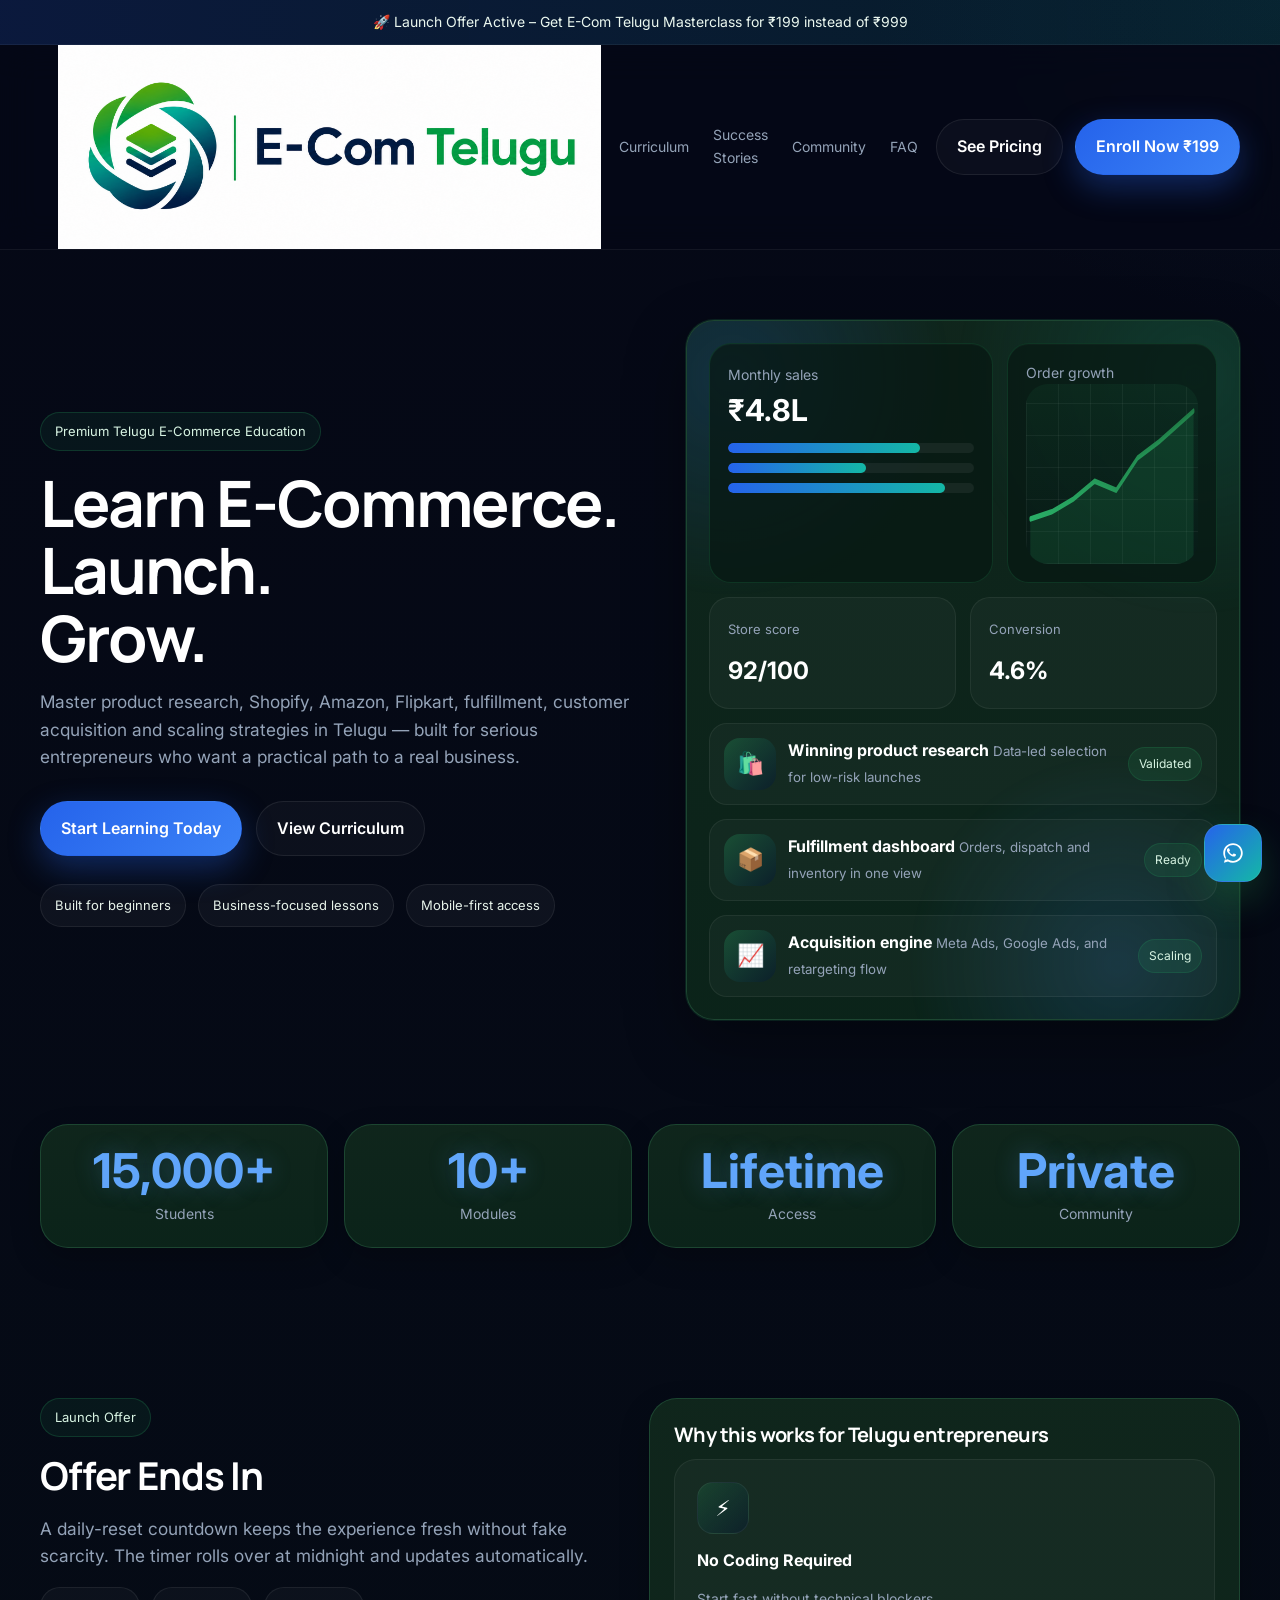
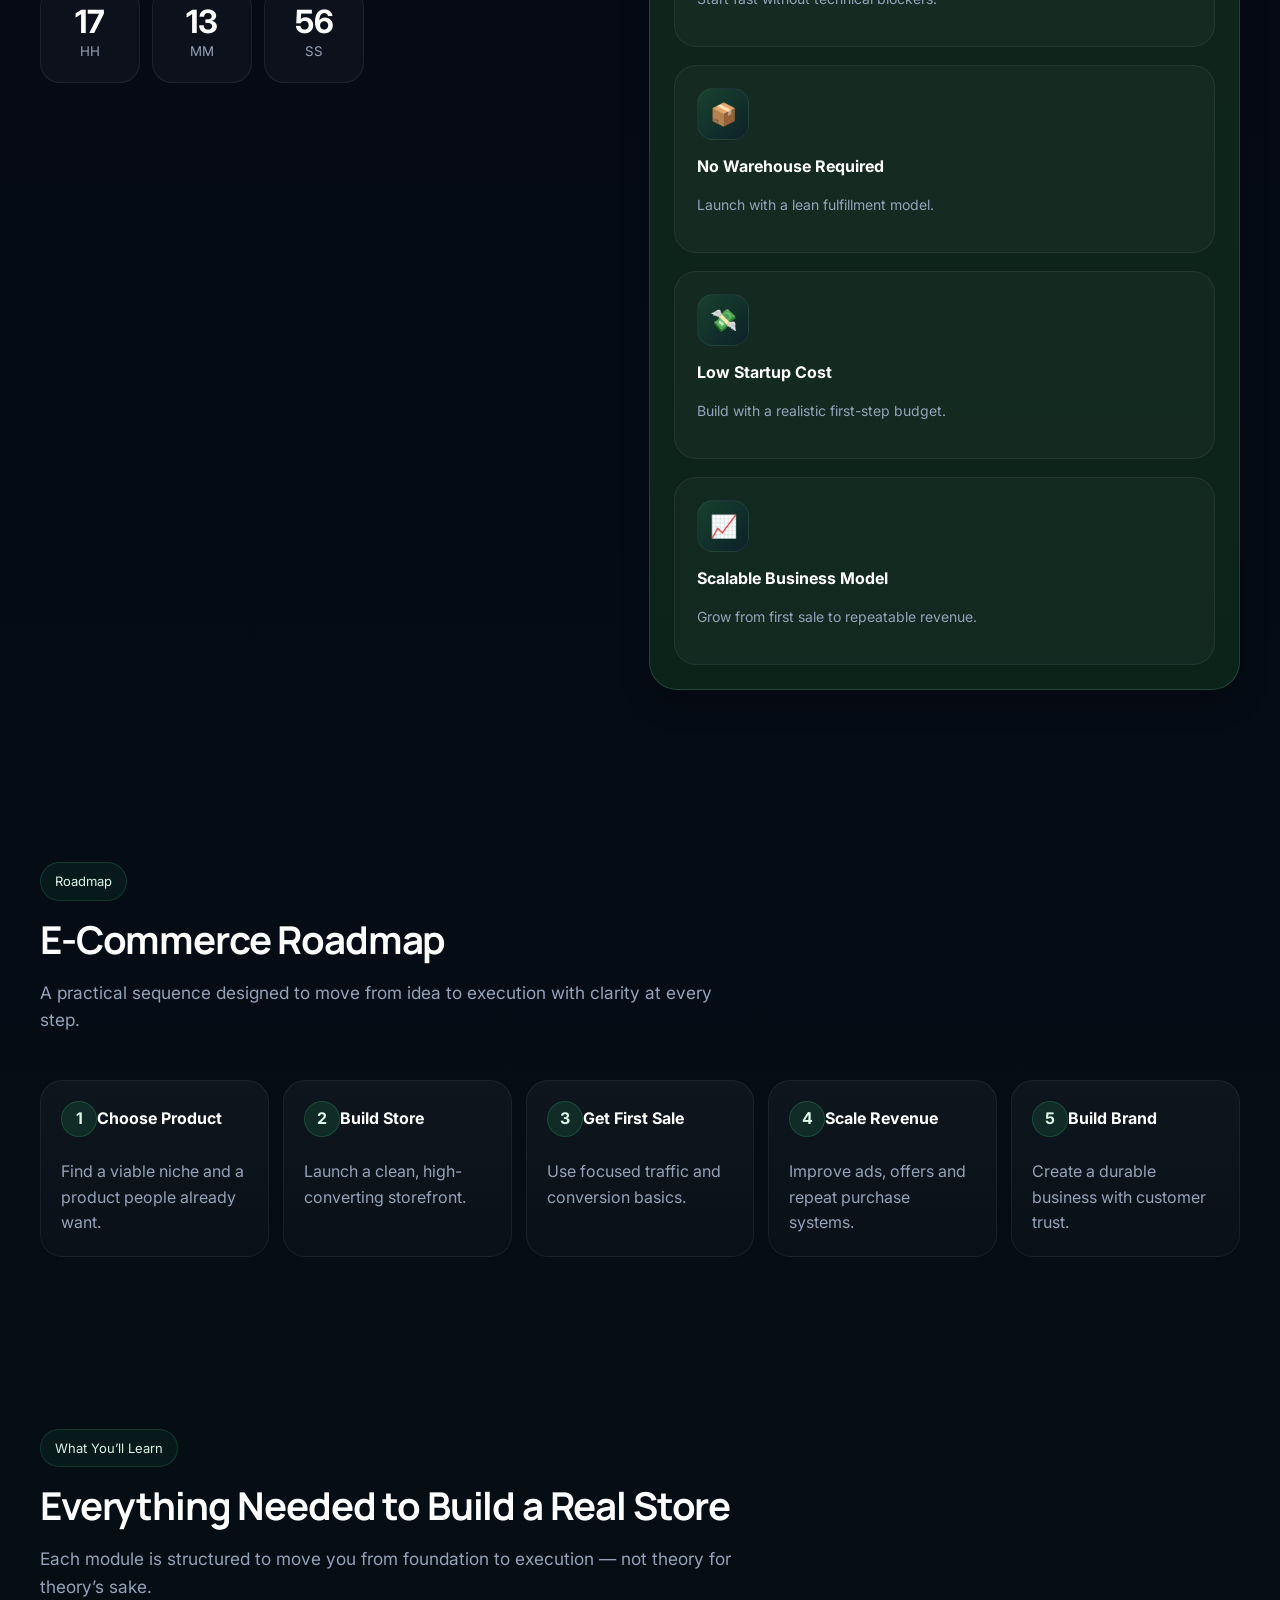
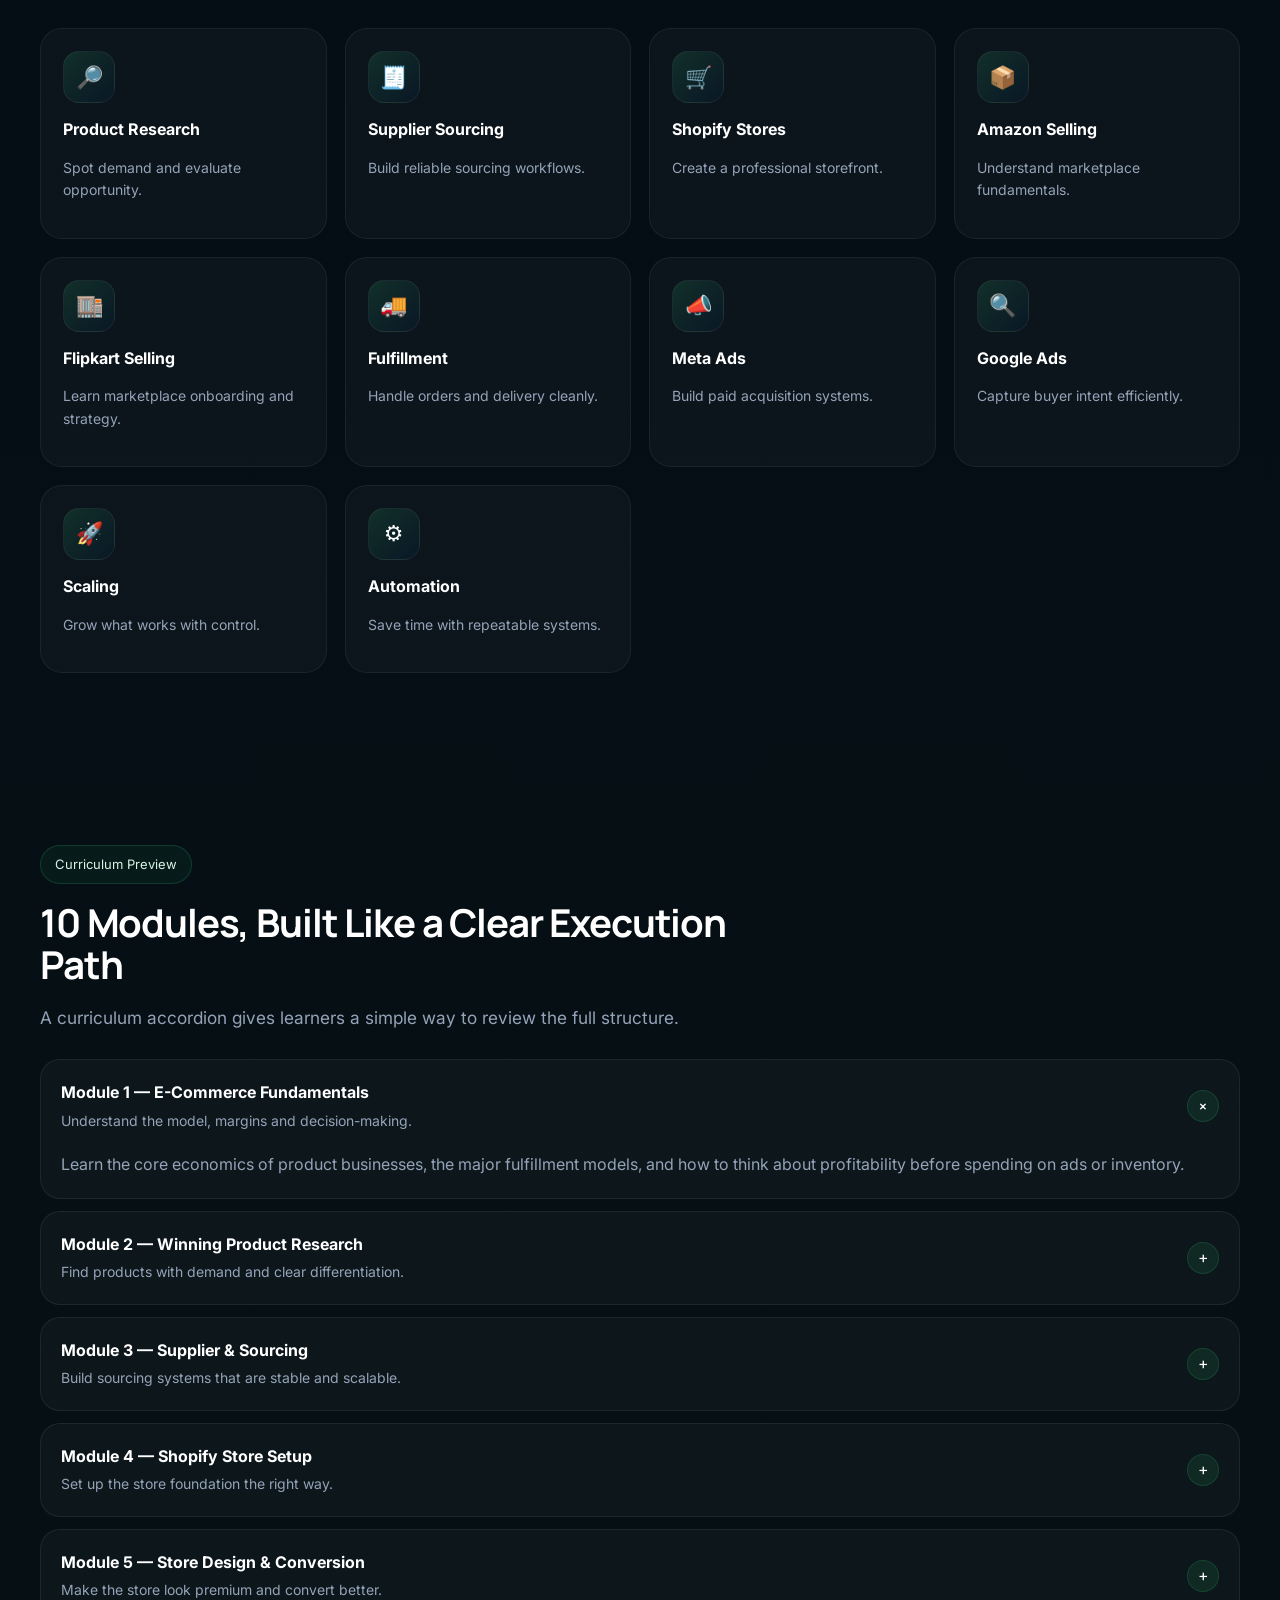
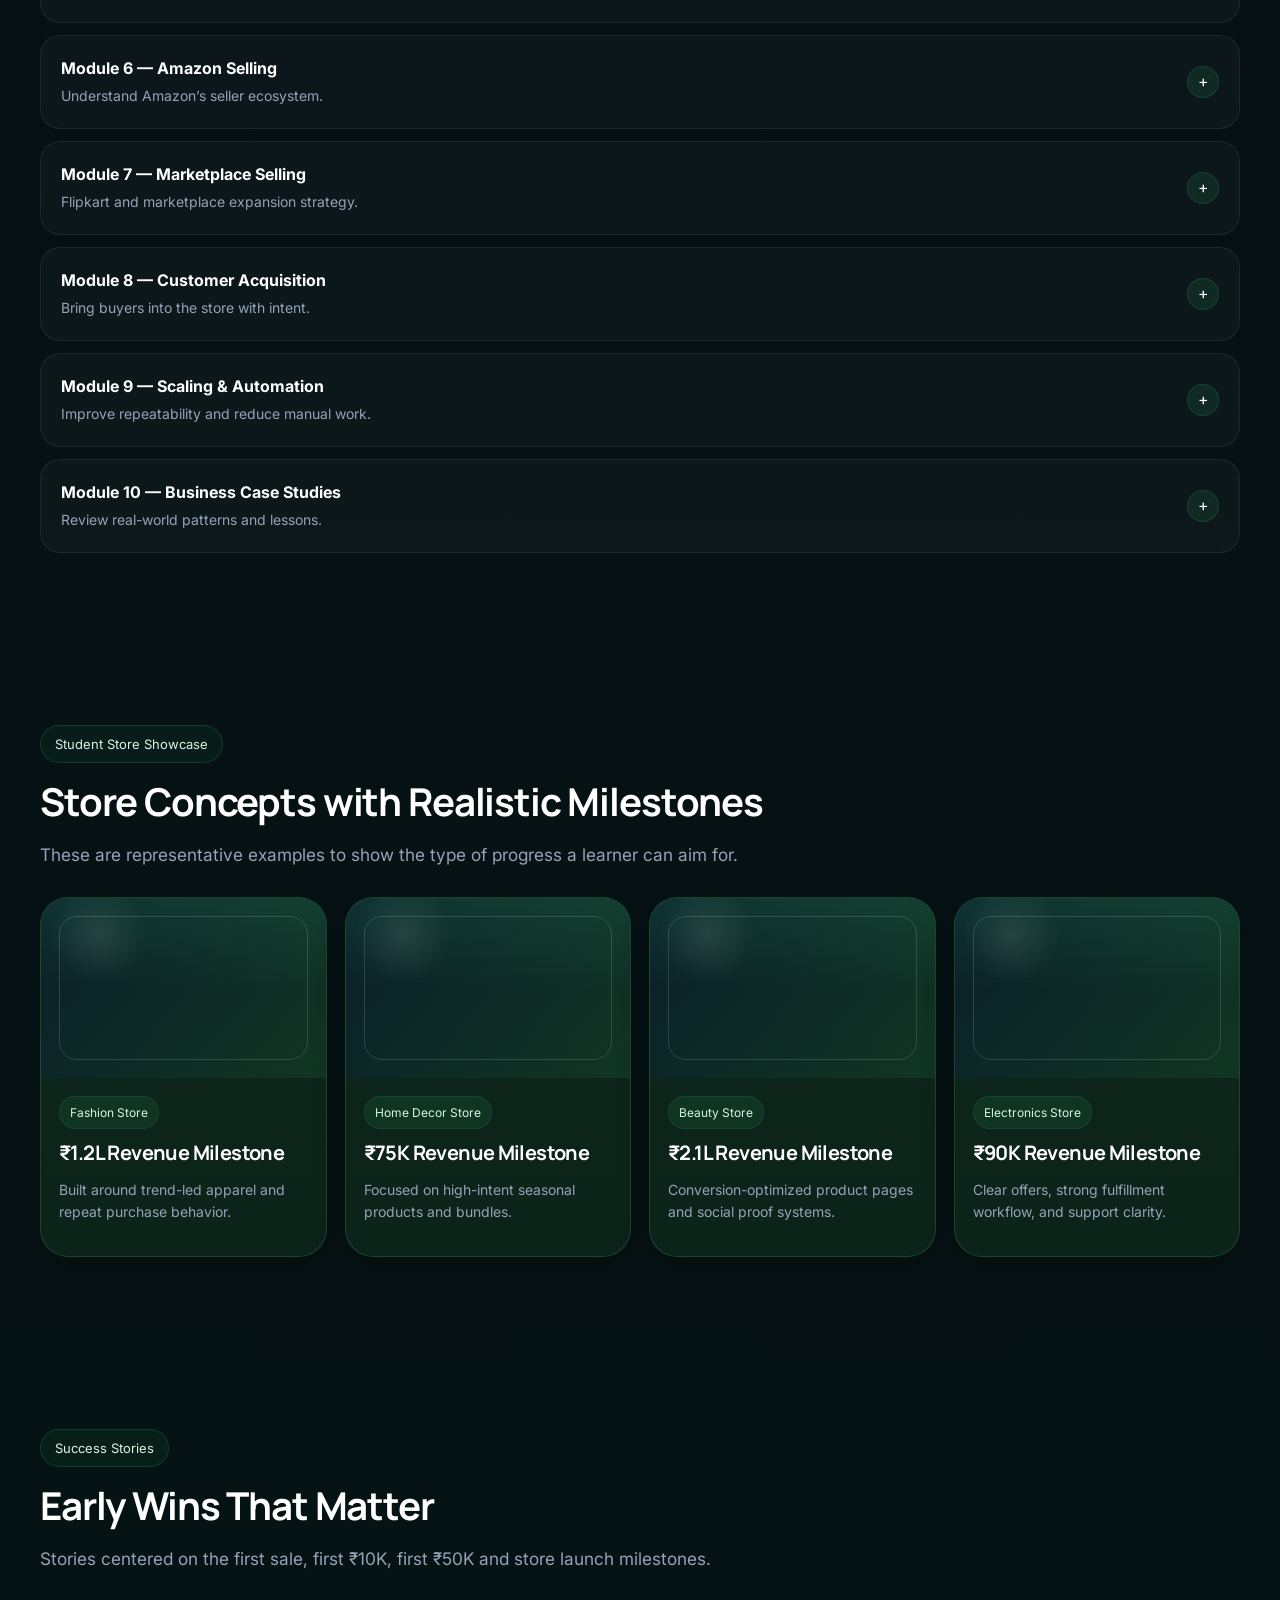
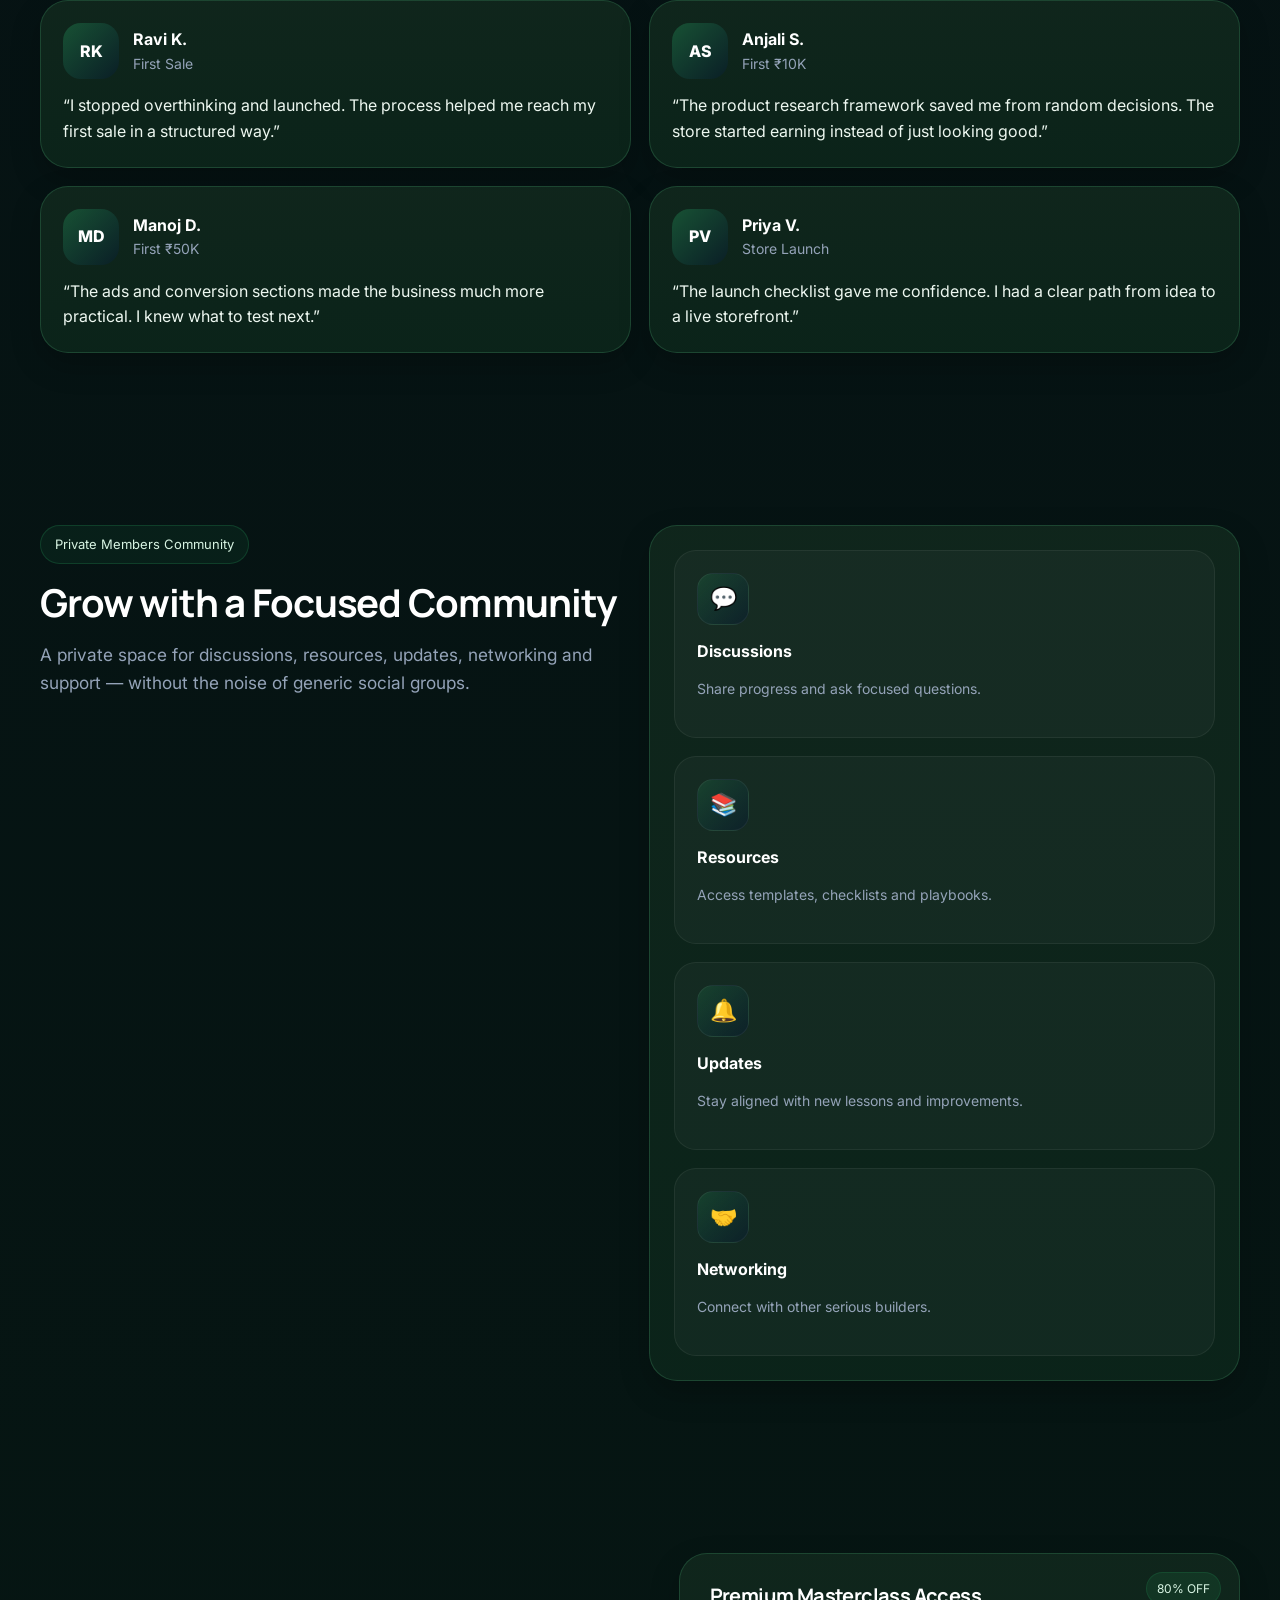
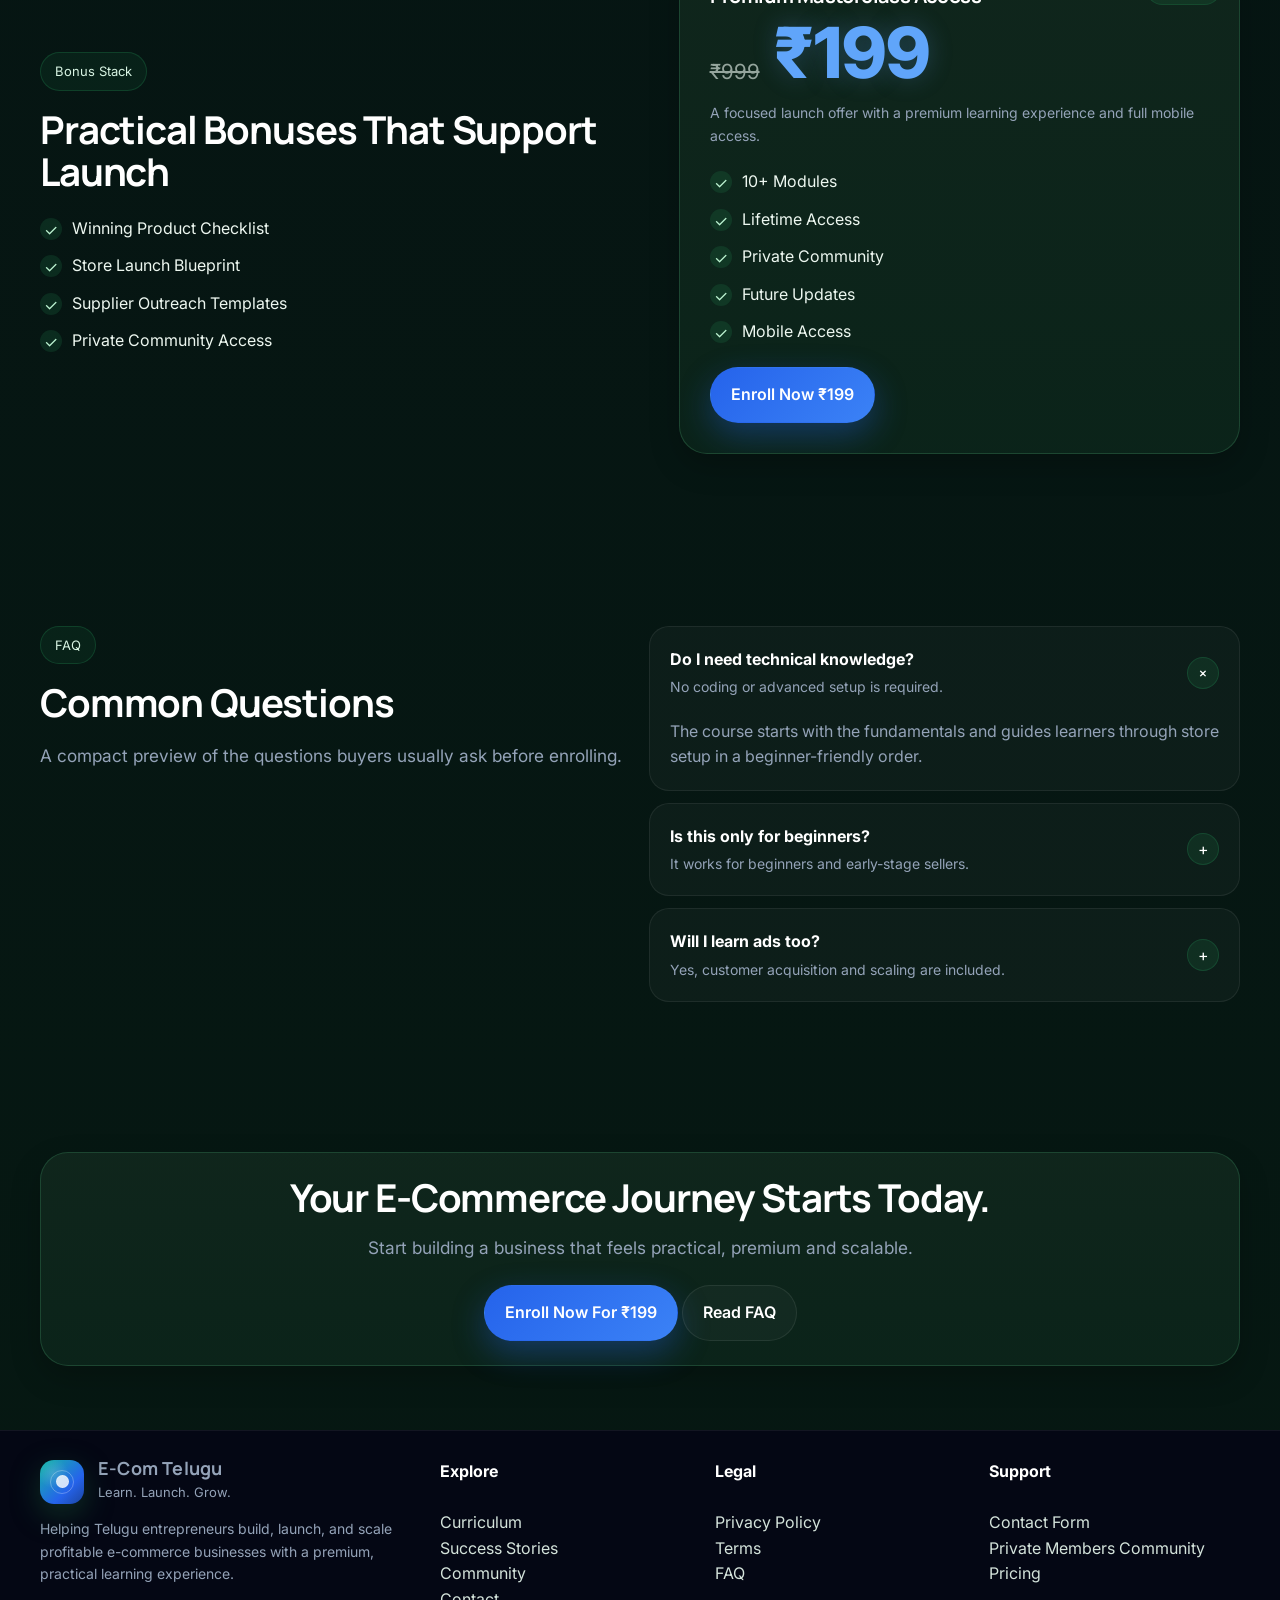
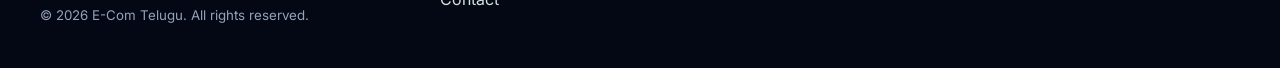
==== index.html @ 8b616294 "Update index.html" ====
<!doctype html>
<html lang="en">
<head>
  <meta charset="utf-8" />
  <meta name="viewport" content="width=device-width, initial-scale=1" />
  <title>E-Com Telugu | Learn. Launch. Grow.</title>
  <meta name="description" content="E-Com Telugu — premium Telugu e-commerce education for entrepreneurs, students and business owners." />
  <meta name="theme-color" content="#071E16" />
  <link rel="preconnect" href="https://fonts.googleapis.com">
  <link rel="preconnect" href="https://fonts.gstatic.com" crossorigin>
  <link href="https://fonts.googleapis.com/css2?family=Inter:wght@400;500;600;700;800&family=Manrope:wght@700;800&display=swap" rel="stylesheet">
  <link rel="stylesheet" href="styles.css" />
  
</head>
<body class="">

    <div class="topbar">
      <div class="container">🚀 Launch Offer Active – Get E-Com Telugu Masterclass for ₹199 instead of ₹999</div>
    </div>
    <div class="nav-wrap">
      <div class="container">
        <nav class="nav" aria-label="Primary">
          <a class="brand" href="index.html">
            <a href="index.html" class="brand">
    <img
        src="assets/logo-navbar.png"
        alt="E-Com Telugu"
        class="site-logo"
    >
</a>
          </a>
          <div class="nav-links">
            <a href="curriculum.html" class="">Curriculum</a>
            <a href="success-stories.html" class="">Success Stories</a>
            <a href="community.html" class="">Community</a>
            <a href="faq.html" class="">FAQ</a>
          </div>
          <div class="nav-actions">
            <a class="btn btn-secondary" href="index.html#pricing">See Pricing</a>
            <button class="btn btn-primary js-enroll sticky-cta" data-plan="ecom-telugu-masterclass" data-amount="19900">Enroll Now ₹199</button>
          </div>
          <button class="hamburger" aria-label="Open menu" aria-expanded="false"><span></span></button>
        </nav>
        <div class="mobile-panel">
          <div class="stack">
            <a class="btn btn-secondary" href="curriculum.html">Curriculum</a>
            <a class="btn btn-secondary" href="success-stories.html">Success Stories</a>
            <a class="btn btn-secondary" href="community.html">Community</a>
            <a class="btn btn-secondary" href="faq.html">FAQ</a>
            <a class="btn btn-secondary" href="index.html#pricing">See Pricing</a>
            <button class="btn btn-primary js-enroll" data-plan="ecom-telugu-masterclass" data-amount="19900">Enroll Now ₹199</button>
          </div>
        </div>
      </div>
    </div>
    

<main>
  <section class="hero">
    <div class="container hero-wrap">
      <div class="hero-copy reveal">
        <div class="kicker">Premium Telugu E-Commerce Education</div>
        <h1>Learn E-Commerce.<br>Launch.<br>Grow.</h1>
        <p class="lead">Master product research, Shopify, Amazon, Flipkart, fulfillment, customer acquisition and scaling strategies in Telugu — built for serious entrepreneurs who want a practical path to a real business.</p>
        <div class="actions">
          <a class="btn btn-primary js-enroll" data-plan="ecom-telugu-masterclass" data-amount="19900">Start Learning Today</a>
          <a class="btn btn-secondary" href="curriculum.html">View Curriculum</a>
        </div>
        <div class="hero-badges">
          <span class="pill">Built for beginners</span>
          <span class="pill">Business-focused lessons</span>
          <span class="pill">Mobile-first access</span>
        </div>
      </div>

      <div class="hero-visual reveal">
        <div class="card dashboard glow">
          <div class="metric-row">
            <div class="mini-card">
              <span class="small-muted">Monthly sales</span>
              <strong>₹4.8L</strong>
              <div class="progress-bars">
                <div class="progress"><span style="width:78%"></span></div>
                <div class="progress"><span style="width:56%"></span></div>
                <div class="progress"><span style="width:88%"></span></div>
              </div>
            </div>
            <div class="visual-card">
              <div class="small-muted">Order growth</div>
              <div class="sale-graph" aria-label="Sales chart">
                <svg viewBox="0 0 600 200" preserveAspectRatio="none">
                  <defs>
                    <linearGradient id="lineGrad" x1="0" y1="0" x2="1" y2="0">
                      <stop offset="0%" stop-color="#2AAE67"/>
                      <stop offset="100%" stop-color="#1F7A45"/>
                    </linearGradient>
                  </defs>
                  <polyline fill="none" stroke="url(#lineGrad)" stroke-width="6" stroke-linecap="round" stroke-linejoin="round" points="15,150 90,142 165,128 240,108 315,118 390,82 465,64 585,30"></polyline>
                  <polyline fill="rgba(42,174,103,.16)" stroke="none" points="15,150 90,142 165,128 240,108 315,118 390,82 465,64 585,30 585,200 15,200"></polyline>
                </svg>
              </div>
            </div>
          </div>

          <div class="stat-row">
            <div class="stat">
              <span>Store score</span>
              <strong>92/100</strong>
            </div>
            <div class="stat">
              <span>Conversion</span>
              <strong>4.6%</strong>
            </div>
          </div>

          <div class="stat-stack" style="margin-top:14px;">
            <div class="product-card">
              <div class="product-thumb">🛍️</div>
              <div class="meta">
                <strong>Winning product research</strong>
                <small>Data-led selection for low-risk launches</small>
              </div>
              <span class="tag">Validated</span>
            </div>
            <div class="product-card">
              <div class="product-thumb">📦</div>
              <div class="meta">
                <strong>Fulfillment dashboard</strong>
                <small>Orders, dispatch and inventory in one view</small>
              </div>
              <span class="tag">Ready</span>
            </div>
            <div class="product-card">
              <div class="product-thumb">📈</div>
              <div class="meta">
                <strong>Acquisition engine</strong>
                <small>Meta Ads, Google Ads, and retargeting flow</small>
              </div>
              <span class="tag">Scaling</span>
            </div>
          </div>
        </div>
      </div>
    </div>
  </section>

  <section class="section-tight">
    <div class="container">
      <div class="counter-row">
        <div class="card counter reveal">
          <strong data-target="15000+">0</strong>
          <span>Students</span>
        </div>
        <div class="card counter reveal">
          <strong data-target="10+">0</strong>
          <span>Modules</span>
        </div>
        <div class="card counter reveal">
          <strong data-target="Lifetime">Lifetime</strong>
          <span>Access</span>
        </div>
        <div class="card counter reveal">
          <strong data-target="Private">Private</strong>
          <span>Community</span>
        </div>
      </div>
    </div>
  </section>

  <section class="section">
    <div class="container split">
      <div class="reveal">
        <div class="kicker">Launch Offer</div>
        <h2>Offer Ends In</h2>
        <p class="lead">A daily-reset countdown keeps the experience fresh without fake scarcity. The timer rolls over at midnight and updates automatically.</p>
        <div class="timer countdown" aria-label="Countdown timer">
          <div class="box"><strong data-unit="h">00</strong><small>HH</small></div>
          <div class="box"><strong data-unit="m">00</strong><small>MM</small></div>
          <div class="box"><strong data-unit="s">00</strong><small>SS</small></div>
        </div>
      </div>
      <div class="card pad reveal">
        <h3 style="margin-bottom:12px;">Why this works for Telugu entrepreneurs</h3>
        <div class="grid">
          <div class="icon-card">
            <div class="icon-badge">⚡</div>
            <strong>No Coding Required</strong>
            <p class="small-muted">Start fast without technical blockers.</p>
          </div>
          <div class="icon-card">
            <div class="icon-badge">📦</div>
            <strong>No Warehouse Required</strong>
            <p class="small-muted">Launch with a lean fulfillment model.</p>
          </div>
          <div class="icon-card">
            <div class="icon-badge">💸</div>
            <strong>Low Startup Cost</strong>
            <p class="small-muted">Build with a realistic first-step budget.</p>
          </div>
          <div class="icon-card">
            <div class="icon-badge">📈</div>
            <strong>Scalable Business Model</strong>
            <p class="small-muted">Grow from first sale to repeatable revenue.</p>
          </div>
        </div>
      </div>
    </div>
  </section>

  <section class="section">
    <div class="container">
      <div class="section-header reveal">
        <div class="kicker">Roadmap</div>
        <h2>E-Commerce Roadmap</h2>
        <p class="lead">A practical sequence designed to move from idea to execution with clarity at every step.</p>
      </div>
      <div class="roadmap">
        <div class="roadmap-track">
          <div class="roadmap-step reveal" data-step="1"><strong>Choose Product</strong><p>Find a viable niche and a product people already want.</p></div>
          <div class="roadmap-step reveal" data-step="2"><strong>Build Store</strong><p>Launch a clean, high-converting storefront.</p></div>
          <div class="roadmap-step reveal" data-step="3"><strong>Get First Sale</strong><p>Use focused traffic and conversion basics.</p></div>
          <div class="roadmap-step reveal" data-step="4"><strong>Scale Revenue</strong><p>Improve ads, offers and repeat purchase systems.</p></div>
          <div class="roadmap-step reveal" data-step="5"><strong>Build Brand</strong><p>Create a durable business with customer trust.</p></div>
        </div>
      </div>
    </div>
  </section>

  <section class="section">
    <div class="container">
      <div class="section-header reveal">
        <div class="kicker">What You’ll Learn</div>
        <h2>Everything Needed to Build a Real Store</h2>
        <p class="lead">Each module is structured to move you from foundation to execution — not theory for theory’s sake.</p>
      </div>
      <div class="icon-grid">
        <div class="icon-card reveal"><div class="icon-badge">🔎</div><strong>Product Research</strong><p class="small-muted">Spot demand and evaluate opportunity.</p></div>
        <div class="icon-card reveal"><div class="icon-badge">🧾</div><strong>Supplier Sourcing</strong><p class="small-muted">Build reliable sourcing workflows.</p></div>
        <div class="icon-card reveal"><div class="icon-badge">🛒</div><strong>Shopify Stores</strong><p class="small-muted">Create a professional storefront.</p></div>
        <div class="icon-card reveal"><div class="icon-badge">📦</div><strong>Amazon Selling</strong><p class="small-muted">Understand marketplace fundamentals.</p></div>
        <div class="icon-card reveal"><div class="icon-badge">🏬</div><strong>Flipkart Selling</strong><p class="small-muted">Learn marketplace onboarding and strategy.</p></div>
        <div class="icon-card reveal"><div class="icon-badge">🚚</div><strong>Fulfillment</strong><p class="small-muted">Handle orders and delivery cleanly.</p></div>
        <div class="icon-card reveal"><div class="icon-badge">📣</div><strong>Meta Ads</strong><p class="small-muted">Build paid acquisition systems.</p></div>
        <div class="icon-card reveal"><div class="icon-badge">🔍</div><strong>Google Ads</strong><p class="small-muted">Capture buyer intent efficiently.</p></div>
        <div class="icon-card reveal"><div class="icon-badge">🚀</div><strong>Scaling</strong><p class="small-muted">Grow what works with control.</p></div>
        <div class="icon-card reveal"><div class="icon-badge">⚙️</div><strong>Automation</strong><p class="small-muted">Save time with repeatable systems.</p></div>
      </div>
    </div>
  </section>

  <section class="section">
    <div class="container">
      <div class="section-header reveal">
        <div class="kicker">Curriculum Preview</div>
        <h2>10 Modules, Built Like a Clear Execution Path</h2>
        <p class="lead">A curriculum accordion gives learners a simple way to review the full structure.</p>
      </div>
      <div class="accordion">
        <div class="acc-item reveal open">
          <button class="acc-btn" aria-expanded="true"><div><strong>Module 1 — E-Commerce Fundamentals</strong><span>Understand the model, margins and decision-making.</span></div><div class="acc-icon">+</div></button>
          <div class="acc-panel"><div>Learn the core economics of product businesses, the major fulfillment models, and how to think about profitability before spending on ads or inventory.</div></div>
        </div>
        <div class="acc-item reveal">
          <button class="acc-btn" aria-expanded="false"><div><strong>Module 2 — Winning Product Research</strong><span>Find products with demand and clear differentiation.</span></div><div class="acc-icon">+</div></button>
          <div class="acc-panel"><div>Work through market signals, competition review, pricing logic and validation methods that reduce risk before launch.</div></div>
        </div>
        <div class="acc-item reveal">
          <button class="acc-btn" aria-expanded="false"><div><strong>Module 3 — Supplier & Sourcing</strong><span>Build sourcing systems that are stable and scalable.</span></div><div class="acc-icon">+</div></button>
          <div class="acc-panel"><div>Identify suppliers, evaluate quality, negotiate terms and create an operating rhythm for reliable order flow.</div></div>
        </div>
        <div class="acc-item reveal">
          <button class="acc-btn" aria-expanded="false"><div><strong>Module 4 — Shopify Store Setup</strong><span>Set up the store foundation the right way.</span></div><div class="acc-icon">+</div></button>
          <div class="acc-panel"><div>Cover store creation, settings, navigation, product pages, collections and the checkout experience.</div></div>
        </div>
        <div class="acc-item reveal">
          <button class="acc-btn" aria-expanded="false"><div><strong>Module 5 — Store Design & Conversion</strong><span>Make the store look premium and convert better.</span></div><div class="acc-icon">+</div></button>
          <div class="acc-panel"><div>Apply conversion-focused layout principles, trust blocks, offer framing and user journey improvements.</div></div>
        </div>
        <div class="acc-item reveal">
          <button class="acc-btn" aria-expanded="false"><div><strong>Module 6 — Amazon Selling</strong><span>Understand Amazon’s seller ecosystem.</span></div><div class="acc-icon">+</div></button>
          <div class="acc-panel"><div>Learn marketplace basics, listing structure, operational requirements and the type of sellers that perform well.</div></div>
        </div>
        <div class="acc-item reveal">
          <button class="acc-btn" aria-expanded="false"><div><strong>Module 7 — Marketplace Selling</strong><span>Flipkart and marketplace expansion strategy.</span></div><div class="acc-icon">+</div></button>
          <div class="acc-panel"><div>Use platform-specific tactics to reach more buyers while keeping operations disciplined.</div></div>
        </div>
        <div class="acc-item reveal">
          <button class="acc-btn" aria-expanded="false"><div><strong>Module 8 — Customer Acquisition</strong><span>Bring buyers into the store with intent.</span></div><div class="acc-icon">+</div></button>
          <div class="acc-panel"><div>Break down Meta Ads, Google Ads, creative, targeting, and how to read early campaign performance.</div></div>
        </div>
        <div class="acc-item reveal">
          <button class="acc-btn" aria-expanded="false"><div><strong>Module 9 — Scaling & Automation</strong><span>Improve repeatability and reduce manual work.</span></div><div class="acc-icon">+</div></button>
          <div class="acc-panel"><div>Introduce workflows, tracking, automation and operating systems that help a store grow without chaos.</div></div>
        </div>
        <div class="acc-item reveal">
          <button class="acc-btn" aria-expanded="false"><div><strong>Module 10 — Business Case Studies</strong><span>Review real-world patterns and lessons.</span></div><div class="acc-icon">+</div></button>
          <div class="acc-panel"><div>Study complete examples from product selection to scaling decisions so the framework becomes easier to apply.</div></div>
        </div>
      </div>
    </div>
  </section>

  <section class="section">
    <div class="container">
      <div class="section-header reveal">
        <div class="kicker">Student Store Showcase</div>
        <h2>Store Concepts with Realistic Milestones</h2>
        <p class="lead">These are representative examples to show the type of progress a learner can aim for.</p>
      </div>
      <div class="showcase">
        <article class="card showcase-card reveal">
          <div class="showcase-media"></div>
          <div class="showcase-body">
            <span class="tag">Fashion Store</span>
            <h3 style="margin-top:12px;">₹1.2L Revenue Milestone</h3>
            <p class="small-muted">Built around trend-led apparel and repeat purchase behavior.</p>
          </div>
        </article>
        <article class="card showcase-card reveal">
          <div class="showcase-media"></div>
          <div class="showcase-body">
            <span class="tag">Home Decor Store</span>
            <h3 style="margin-top:12px;">₹75K Revenue Milestone</h3>
            <p class="small-muted">Focused on high-intent seasonal products and bundles.</p>
          </div>
        </article>
        <article class="card showcase-card reveal">
          <div class="showcase-media"></div>
          <div class="showcase-body">
            <span class="tag">Beauty Store</span>
            <h3 style="margin-top:12px;">₹2.1L Revenue Milestone</h3>
            <p class="small-muted">Conversion-optimized product pages and social proof systems.</p>
          </div>
        </article>
        <article class="card showcase-card reveal">
          <div class="showcase-media"></div>
          <div class="showcase-body">
            <span class="tag">Electronics Store</span>
            <h3 style="margin-top:12px;">₹90K Revenue Milestone</h3>
            <p class="small-muted">Clear offers, strong fulfillment workflow, and support clarity.</p>
          </div>
        </article>
      </div>
    </div>
  </section>

  <section class="section">
    <div class="container">
      <div class="section-header reveal">
        <div class="kicker">Success Stories</div>
        <h2>Early Wins That Matter</h2>
        <p class="lead">Stories centered on the first sale, first ₹10K, first ₹50K and store launch milestones.</p>
      </div>
      <div class="grid grid-2">
        <div class="card story-card reveal">
          <div class="story-top"><div class="avatar">RK</div><div><strong>Ravi K.</strong><div class="role">First Sale</div></div></div>
          <div class="quote">“I stopped overthinking and launched. The process helped me reach my first sale in a structured way.”</div>
        </div>
        <div class="card story-card reveal">
          <div class="story-top"><div class="avatar">AS</div><div><strong>Anjali S.</strong><div class="role">First ₹10K</div></div></div>
          <div class="quote">“The product research framework saved me from random decisions. The store started earning instead of just looking good.”</div>
        </div>
        <div class="card story-card reveal">
          <div class="story-top"><div class="avatar">MD</div><div><strong>Manoj D.</strong><div class="role">First ₹50K</div></div></div>
          <div class="quote">“The ads and conversion sections made the business much more practical. I knew what to test next.”</div>
        </div>
        <div class="card story-card reveal">
          <div class="story-top"><div class="avatar">PV</div><div><strong>Priya V.</strong><div class="role">Store Launch</div></div></div>
          <div class="quote">“The launch checklist gave me confidence. I had a clear path from idea to a live storefront.”</div>
        </div>
      </div>
    </div>
  </section>

  <section class="section" id="community">
    <div class="container split">
      <div class="reveal">
        <div class="kicker">Private Members Community</div>
        <h2>Grow with a Focused Community</h2>
        <p class="lead">A private space for discussions, resources, updates, networking and support — without the noise of generic social groups.</p>
      </div>
      <div class="card pad reveal">
        <div class="grid">
          <div class="icon-card"><div class="icon-badge">💬</div><strong>Discussions</strong><p class="small-muted">Share progress and ask focused questions.</p></div>
          <div class="icon-card"><div class="icon-badge">📚</div><strong>Resources</strong><p class="small-muted">Access templates, checklists and playbooks.</p></div>
          <div class="icon-card"><div class="icon-badge">🔔</div><strong>Updates</strong><p class="small-muted">Stay aligned with new lessons and improvements.</p></div>
          <div class="icon-card"><div class="icon-badge">🤝</div><strong>Networking</strong><p class="small-muted">Connect with other serious builders.</p></div>
        </div>
      </div>
    </div>
  </section>

  <section class="section" id="pricing">
    <div class="container pricing">
      <div class="reveal">
        <div class="kicker">Bonus Stack</div>
        <h2>Practical Bonuses That Support Launch</h2>
        <div class="checklist">
          <div class="check">Winning Product Checklist</div>
          <div class="check">Store Launch Blueprint</div>
          <div class="check">Supplier Outreach Templates</div>
          <div class="check">Private Community Access</div>
        </div>
      </div>
      <div class="card price-card reveal">
        <span class="tag price-badge">80% OFF</span>
        <h3>Premium Masterclass Access</h3>
        <div class="price">
          <span class="old">₹999</span>
          <span class="new">₹199</span>
        </div>
        <p class="small-muted">A focused launch offer with a premium learning experience and full mobile access.</p>
        <div class="checklist">
          <div class="check">10+ Modules</div>
          <div class="check">Lifetime Access</div>
          <div class="check">Private Community</div>
          <div class="check">Future Updates</div>
          <div class="check">Mobile Access</div>
        </div>
        <div class="actions" style="margin-top:22px;">
          <button class="btn btn-primary js-enroll" data-plan="ecom-telugu-masterclass" data-amount="19900">Enroll Now ₹199</button>
        </div>
      </div>
    </div>
  </section>

  <section class="section">
    <div class="container split">
      <div class="reveal">
        <div class="kicker">FAQ</div>
        <h2>Common Questions</h2>
        <p class="lead">A compact preview of the questions buyers usually ask before enrolling.</p>
      </div>
      <div class="accordion reveal">
        <div class="acc-item open">
          <button class="acc-btn" aria-expanded="true"><div><strong>Do I need technical knowledge?</strong><span>No coding or advanced setup is required.</span></div><div class="acc-icon">+</div></button>
          <div class="acc-panel"><div>The course starts with the fundamentals and guides learners through store setup in a beginner-friendly order.</div></div>
        </div>
        <div class="acc-item">
          <button class="acc-btn" aria-expanded="false"><div><strong>Is this only for beginners?</strong><span>It works for beginners and early-stage sellers.</span></div><div class="acc-icon">+</div></button>
          <div class="acc-panel"><div>The structure is designed for first-time founders as well as business owners exploring e-commerce expansion.</div></div>
        </div>
        <div class="acc-item">
          <button class="acc-btn" aria-expanded="false"><div><strong>Will I learn ads too?</strong><span>Yes, customer acquisition and scaling are included.</span></div><div class="acc-icon">+</div></button>
          <div class="acc-panel"><div>Meta Ads and Google Ads are included as part of the growth modules, with a practical focus on decision-making.</div></div>
        </div>
      </div>
    </div>
  </section>

  <section class="section-tight">
    <div class="container card pad reveal" style="text-align:center;">
      <h2>Your E-Commerce Journey Starts Today.</h2>
      <p class="lead" style="margin: 14px auto 0;">Start building a business that feels practical, premium and scalable.</p>
      <div class="actions" style="justify-content:center; margin-top:24px;">
        <button class="btn btn-primary js-enroll" data-plan="ecom-telugu-masterclass" data-amount="19900">Enroll Now For ₹199</button>
        <a class="btn btn-secondary" href="faq.html">Read FAQ</a>
      </div>
    </div>
  </section>
</main>


    <footer class="footer">
      <div class="container">
        <div class="footer-grid">
          <div>
            <div class="brand" style="margin-bottom:14px;">
              <div class="brand-mark" aria-hidden="true"></div>
              <div class="brand-text">
                <strong>E-Com Telugu</strong>
                <span>Learn. Launch. Grow.</span>
              </div>
            </div>
            <p class="small-muted">Helping Telugu entrepreneurs build, launch, and scale profitable e-commerce businesses with a premium, practical learning experience.</p>
            <small>© 2026 E-Com Telugu. All rights reserved.</small>
          </div>
          <div>
            <strong style="color:#fff">Explore</strong><br><br>
            <a href="curriculum.html">Curriculum</a><br>
            <a href="success-stories.html">Success Stories</a><br>
            <a href="community.html">Community</a><br>
            <a href="contact.html">Contact</a>
          </div>
          <div>
            <strong style="color:#fff">Legal</strong><br><br>
            <a href="privacy-policy.html">Privacy Policy</a><br>
            <a href="terms.html">Terms</a><br>
            <a href="faq.html">FAQ</a>
          </div>
          <div>
            <strong style="color:#fff">Support</strong><br><br>
            <a href="contact.html">Contact Form</a><br>
            <a href="community.html">Private Members Community</a><br>
            <a href="index.html#pricing">Pricing</a>
          </div>
        </div>
      </div>
    </footer>
    <a class="whatsapp-float" href="https://wa.me/919000000000?text=Hi%20E-Com%20Telugu,%20I%20am%20interested%20in%20the%20Masterclass" aria-label="WhatsApp">
      <svg viewBox="0 0 32 32" aria-hidden="true"><path d="M19.11 17.46c-.28-.14-1.64-.81-1.89-.9-.25-.09-.43-.14-.61.14-.18.28-.7.9-.86 1.08-.16.18-.32.21-.6.07-.28-.14-1.17-.43-2.23-1.37-.83-.74-1.39-1.65-1.55-1.93-.16-.28-.02-.43.12-.57.13-.13.28-.32.42-.48.14-.16.19-.28.28-.46.09-.18.05-.34-.02-.48-.07-.14-.61-1.47-.84-2.02-.22-.53-.45-.46-.61-.47l-.52-.01c-.18 0-.48.07-.73.34-.25.28-.95.93-.95 2.26 0 1.33.97 2.62 1.11 2.8.14.18 1.92 2.95 4.65 4.13.65.28 1.16.45 1.56.58.65.21 1.24.18 1.71.11.52-.08 1.64-.67 1.87-1.31.23-.65.23-1.2.16-1.31-.07-.12-.25-.18-.53-.32zM16.03 4C9.4 4 4 9.37 4 16c0 2.63.85 5.08 2.3 7.07L4.8 28l5.1-1.47A11.93 11.93 0 0 0 16 28c6.63 0 12-5.37 12-12S22.66 4 16.03 4zm0 21.77c-2.25 0-4.34-.66-6.09-1.79l-.44-.28-3.03.87.88-2.95-.29-.48A9.7 9.7 0 0 1 6.3 16c0-5.36 4.37-9.72 9.73-9.72s9.74 4.36 9.74 9.72-4.37 9.77-9.74 9.77z"/></svg>
    </a>
    <div class="mobile-sticky-cta">
      <div class="row">
        <div class="text">
          <strong>Enroll today for ₹199</strong>
          <span>Premium masterclass access</span>
        </div>
        <button class="btn btn-primary js-enroll" data-plan="ecom-telugu-masterclass" data-amount="19900">Enroll Now</button>
      </div>
    </div>
    
<script src="script.js"></script>
</body>
</html>
---- styles.css ----
:root {
  --bg: #050816;
  --bg-2: #0B1220;
  --card: #0F172A;
  --card-2: #111827;
  --green: #2563EB;
  --green-2: #14B8A6;
  --navy: #0B1220;
  --text: #FFFFFF;
  --muted: #94A3B8;
  --border: rgba(255,255,255,0.08);
  --shadow: 0 24px 60px rgba(0, 0, 0, 0.35);
  --shadow-soft: 0 12px 30px rgba(0, 0, 0, 0.22);
  --radius-xl: 28px;
  --radius-lg: 22px;
  --radius-md: 16px;
  --radius-sm: 12px;
  --max: 1200px;
  --transition: 240ms cubic-bezier(.2,.8,.2,1);
}

* { box-sizing: border-box; }
html { scroll-behavior: smooth; }
body {
  margin: 0;
  background:
    radial-gradient(1200px 800px at 15% -10%, rgba(42,174,103,0.14), transparent 55%),
    radial-gradient(900px 700px at 100% 0%, rgba(8,26,47,0.45), transparent 45%),
    linear-gradient(180deg, #050816 0%, #061812 100%);
  color: var(--text);
  font-family: Inter, system-ui, -apple-system, BlinkMacSystemFont, "Segoe UI", sans-serif;
  line-height: 1.6;
  -webkit-font-smoothing: antialiased;
  text-rendering: optimizeLegibility;
}

img { max-width: 100%; display: block; }
a { color: inherit; text-decoration: none; }
button, input, textarea, select { font: inherit; }
::selection { background: rgba(42, 174, 103, 0.35); }

.container {
  width: min(var(--max), calc(100% - 32px));
  margin: 0 auto;
}

.topbar {
  background: linear-gradient(90deg, rgba(42,174,103,0.22), rgba(31,122,69,0.18));
  border-bottom: 1px solid rgba(255,255,255,0.05);
  color: #eaf7ef;
  font-size: 14px;
}
.topbar .container {
  min-height: 44px;
  display: flex;
  align-items: center;
  justify-content: center;
  gap: 10px;
  text-align: center;
  padding: 8px 0;
}

.nav-wrap {
  position: sticky;
  top: 0;
  z-index: 50;
  backdrop-filter: blur(18px);
  background: rgba(7, 30, 22, 0.75);
  border-bottom: 1px solid rgba(255,255,255,0.06);
}
.nav {
  display: flex;
  align-items: center;
  justify-content: space-between;
  min-height: 76px;
  gap: 18px;
}
.brand {
  display: flex;
  align-items: center;
  gap: 14px;
  min-width: 0;
}
.brand-mark {
  width: 44px;
  height: 44px;
  border-radius: 14px;
  background:
    radial-gradient(circle at 30% 30%, rgba(255,255,255,.15), transparent 35%),
    linear-gradient(135deg, #14B8A6, #2563EB 65%, #0B1220 160%);
  box-shadow: 0 10px 30px rgba(31,122,69,.35);
  display: grid;
  place-items: center;
  position: relative;
  overflow: hidden;
}
.brand-mark::before,
.brand-mark::after {
  content: "";
  position: absolute;
  border-radius: 999px;
  border: 1px solid rgba(255,255,255,.28);
}
.brand-mark::before { width: 22px; height: 22px; }
.brand-mark::after { width: 11px; height: 11px; background: rgba(255,255,255,.8); }
.brand-text { min-width: 0; }
.brand-text strong {
  font-family: Manrope, Inter, system-ui, sans-serif;
  display: block;
  letter-spacing: .2px;
  font-size: 18px;
  line-height: 1.1;
}
.brand-text span {
  color: var(--muted);
  font-size: 13px;
}
.nav-links {
  display: flex;
  align-items: center;
  gap: 24px;
}
.nav-links a {
  color: var(--muted);
  transition: color var(--transition), transform var(--transition);
  font-size: 14px;
  position: relative;
}
.nav-links a:hover, .nav-links a.active {
  color: var(--text);
}
.nav-links a::after {
  content: "";
  position: absolute;
  left: 0; bottom: -8px;
  width: 100%;
  height: 2px;
  background: linear-gradient(90deg, transparent, var(--green-2), transparent);
  transform: scaleX(0);
  transform-origin: center;
  transition: transform var(--transition);
}
.nav-links a:hover::after, .nav-links a.active::after { transform: scaleX(1); }

.nav-actions { display: flex; align-items: center; gap: 12px; }
.btn {
  display: inline-flex;
  align-items: center;
  justify-content: center;
  gap: 10px;
  border: 1px solid transparent;
  border-radius: 999px;
  padding: 14px 20px;
  font-weight: 600;
  transition: transform var(--transition), box-shadow var(--transition), background var(--transition), border-color var(--transition), opacity var(--transition);
  cursor: pointer;
  white-space: nowrap;
}
.btn:hover { transform: translateY(-1px); }
.btn-primary {
  background: linear-gradient(135deg, var(--green-2), var(--green));
  color: white;
  box-shadow: 0 12px 28px rgba(31,122,69,.28);
}
.btn-primary:hover {
  box-shadow: 0 18px 34px rgba(31,122,69,.40);
}
.btn-secondary {
  background: rgba(255,255,255,0.03);
  color: var(--text);
  border-color: rgba(255,255,255,0.08);
}
.btn-secondary:hover {
  border-color: rgba(42,174,103,0.4);
  background: rgba(42,174,103,0.08);
}

.hamburger {
  display: none;
  width: 48px; height: 48px;
  border: 1px solid rgba(255,255,255,0.08);
  border-radius: 14px;
  background: rgba(255,255,255,0.03);
  color: var(--text);
  align-items: center;
  justify-content: center;
}
.hamburger span, .hamburger span::before, .hamburger span::after {
  content: "";
  width: 18px; height: 2px;
  background: currentColor;
  border-radius: 999px;
  display: block;
  position: relative;
}
.hamburger span::before { position: absolute; top: -6px; }
.hamburger span::after { position: absolute; top: 6px; }

.mobile-panel {
  display: none;
  padding: 0 0 18px;
}
.mobile-panel.open { display: block; }
.mobile-panel .stack {
  display: grid;
  gap: 12px;
  padding: 16px 0 0;
}
.mobile-panel a, .mobile-panel .btn {
  width: 100%;
}

.section {
  padding: 86px 0;
}
.section-tight { padding: 64px 0; }
.section-header {
  max-width: 760px;
  margin-bottom: 28px;
}
.kicker {
  display: inline-flex;
  align-items: center;
  gap: 10px;
  padding: 8px 14px;
  border: 1px solid rgba(42,174,103,0.22);
  background: rgba(42,174,103,0.08);
  color: #d8f4e3;
  border-radius: 999px;
  font-size: 13px;
  margin-bottom: 18px;
}
.h1, h1, .h2, h2, .h3, h3 {
  font-family: Manrope, Inter, system-ui, sans-serif;
  letter-spacing: -.03em;
  margin: 0;
}
h1, .h1 {
  font-size: clamp(2.4rem,5vw,4.3rem);
   line-height:1.05;
}
h2, .h2 {
  font-size:clamp(1.8rem,3vw,2.8rem);
  line-height:1.1;
}
h3, .h3 {
  font-size: 1.25rem;
  line-height: 1.2;
}
.lead {
  font-size: 1.08rem;
  color: var(--muted);
  max-width: 64ch;
}
.grid {
  display: grid;
  gap: 18px;
}
.grid-2 { grid-template-columns: repeat(2, minmax(0, 1fr)); }
.grid-3 { grid-template-columns: repeat(3, minmax(0, 1fr)); }
.grid-4 { grid-template-columns: repeat(4, minmax(0, 1fr)); }

.card {
  background: linear-gradient(180deg, rgba(16,39,29,0.96), rgba(11,36,26,0.98));
  border: 1px solid rgba(255,255,255,0.07);
  border-color: rgba(30,74,51,0.9);
  border-radius: var(--radius-xl);
  box-shadow: var(--shadow-soft);
}
.card.pad { padding: 24px; }
.card.glow {
  box-shadow: 0 0 0 1px rgba(42,174,103,.15), 0 22px 60px rgba(0,0,0,.34);
}

.hero {
  padding: 70px 0 40px;
}
.hero-wrap {
  display: grid;
  grid-template-columns: 1.05fr .95fr;
  gap: 34px;
  align-items: center;
}
.hero-copy .actions {
  display: flex;
  gap: 14px;
  flex-wrap: wrap;
  margin-top: 30px;
}
.hero-badges {
  display: flex;
  gap: 12px;
  flex-wrap: wrap;
  margin-top: 28px;
}
.pill {
  display: inline-flex;
  align-items: center;
  gap: 8px;
  border-radius: 999px;
  padding: 10px 14px;
  background: rgba(255,255,255,0.04);
  color: #e7f3ea;
  border: 1px solid rgba(255,255,255,0.07);
  font-size: 13px;
}

.hero-visual {
  position: relative;
  min-height: 620px;
}
.dashboard {
  position: relative;
  height: 100%;
  padding: 22px;
  overflow: hidden;
}
.dashboard::before {
  content:"";
  position:absolute;
  inset:-20%;
  background:
    radial-gradient(circle at 20% 20%, rgba(42,174,103,.18), transparent 22%),
    radial-gradient(circle at 80% 20%, rgba(8,26,47,.55), transparent 24%),
    radial-gradient(circle at 70% 80%, rgba(31,122,69,.18), transparent 22%);
  filter: blur(5px);
}
.dashboard > * { position: relative; z-index: 1; }
.metric-row {
  display: grid;
  grid-template-columns: 1.15fr .85fr;
  gap: 14px;
  margin-bottom: 14px;
}
.mini-card, .visual-card {
  background: rgba(7, 24, 18, 0.72);
  border: 1px solid rgba(42,174,103,.18);
  border-radius: 22px;
  padding: 18px;
  box-shadow: inset 0 1px 0 rgba(255,255,255,.02);
}
.mini-card strong {
  display: block;
  font-size: 30px;
  line-height: 1;
  margin-top: 8px;
}
.progress-bars {
  display: grid;
  gap: 10px;
  margin-top: 18px;
}
.progress {
  height: 10px;
  border-radius: 999px;
  background: rgba(255,255,255,.06);
  overflow: hidden;
}
.progress span {
  display: block;
  height: 100%;
  border-radius: inherit;
  background: linear-gradient(90deg, var(--green), var(--green-2));
}
.sale-graph {
  height: 180px;
  border-radius: 22px;
  background:
    linear-gradient(180deg, rgba(42,174,103,.08), rgba(8,26,47,.08)),
    repeating-linear-gradient(90deg, rgba(255,255,255,.05) 0 1px, transparent 1px 32px),
    repeating-linear-gradient(0deg, rgba(255,255,255,.05) 0 1px, transparent 1px 32px);
  position: relative;
  overflow: hidden;
}
.sale-graph svg {
  position:absolute; inset:0;
  width: 100%; height: 100%;
}
.stat-stack {
  display: grid;
  gap: 14px;
}
.stat-row {
  display: grid;
  grid-template-columns: repeat(2, minmax(0, 1fr));
  gap: 14px;
}
.stat {
  padding: 18px;
  border-radius: 20px;
  background: rgba(255,255,255,0.03);
  border: 1px solid rgba(255,255,255,0.06);
}
.stat span {
  color: var(--muted);
  font-size: 13px;
}
.stat strong {
  display: block;
  font-size: 24px;
  margin-top: 10px;
}
.product-cards {
  display: grid;
  gap: 12px;
}
.product-card {
  display: flex;
  gap: 12px;
  align-items: center;
  padding: 14px;
  border-radius: 18px;
  background: rgba(255,255,255,.03);
  border: 1px solid rgba(255,255,255,.06);
}
.product-thumb {
  width: 52px; height: 52px;
  border-radius: 16px;
  background: linear-gradient(135deg, rgba(42,174,103,.28), rgba(8,26,47,.64));
  display: grid; place-items: center;
  font-size: 22px;
}
.product-card .meta {
  flex: 1;
}
.product-card .meta small {
  color: var(--muted);
}

.split {
  display: grid;
  grid-template-columns: 1fr 1fr;
  gap: 18px;
  align-items: start;
}
.icon-grid {
  display: grid;
  gap: 18px;
  grid-template-columns: repeat(4, minmax(0, 1fr));
}
.icon-card {
  padding: 22px;
  border-radius: 22px;
  background: rgba(255,255,255,.03);
  border: 1px solid rgba(255,255,255,.06);
  transition: transform var(--transition), border-color var(--transition), background var(--transition);
}
.icon-card:hover {
  transform: translateY(-4px);
  border-color: rgba(42,174,103,.3);
  background: rgba(42,174,103,.07);
}
.icon-badge {
  width: 52px; height: 52px;
  display: grid;
  place-items: center;
  border-radius: 16px;
  background: linear-gradient(135deg, rgba(42,174,103,.18), rgba(8,26,47,.55));
  border: 1px solid rgba(255,255,255,.06);
  margin-bottom: 14px;
  font-size: 22px;
}

.counter-row {
  display: grid;
  grid-template-columns: repeat(4, minmax(0, 1fr));
  gap: 16px;
}
.counter {
  padding: 22px;
  text-align: center;
}
.counter strong {
  display: block;
  font-size: clamp(2rem, 4vw, 3rem);
  line-height: 1;
}
.counter span {
  color: var(--muted);
  font-size: 14px;
  margin-top: 8px;
  display: block;
}

.timer {
  display: flex;
  gap: 12px;
  flex-wrap: wrap;
}
.timer .box {
  min-width: 100px;
  padding: 18px 16px;
  border-radius: 20px;
  background: rgba(255,255,255,.03);
  border: 1px solid rgba(255,255,255,.07);
  text-align: center;
}
.timer .box strong {
  display: block;
  font-size: 2rem;
  line-height: 1;
}
.timer .box small { color: var(--muted); }

.roadmap {
  position: relative;
  padding-top: 18px;
}
.roadmap-track {
  display: grid;
  grid-template-columns: repeat(5, minmax(0, 1fr));
  gap: 14px;
}
.roadmap-step {
  padding: 20px;
  border-radius: 22px;
  background: linear-gradient(180deg, rgba(255,255,255,.04), rgba(255,255,255,.02));
  border: 1px solid rgba(255,255,255,.06);
  position: relative;
}
.roadmap-step::before {
  content: attr(data-step);
  display: inline-flex;
  width: 34px; height: 34px;
  border-radius: 999px;
  align-items: center;
  justify-content: center;
  margin-bottom: 14px;
  background: rgba(42,174,103,.15);
  border: 1px solid rgba(42,174,103,.25);
  color: #dff7e9;
  font-weight: 700;
}
.roadmap-step p { color: var(--muted); margin: 8px 0 0; }

.accordion {
  display: grid;
  gap: 12px;
}
.acc-item {
  border-radius: 20px;
  border: 1px solid rgba(255,255,255,.07);
  background: rgba(255,255,255,.03);
  overflow: hidden;
}
.acc-btn {
  width: 100%;
  display: flex;
  align-items: center;
  justify-content: space-between;
  gap: 12px;
  background: transparent;
  color: var(--text);
  border: 0;
  padding: 20px;
  text-align: left;
  cursor: pointer;
}
.acc-btn span {
  color: var(--muted);
  font-size: 14px;
  display: block;
  margin-top: 4px;
}
.acc-icon {
  width: 32px; height: 32px;
  border-radius: 999px;
  display: grid; place-items: center;
  background: rgba(42,174,103,.12);
  border: 1px solid rgba(42,174,103,.2);
  flex: 0 0 auto;
  transition: transform var(--transition);
}
.acc-item.open .acc-icon { transform: rotate(45deg); }
.acc-panel {
  max-height: 0;
  overflow: hidden;
  transition: max-height 320ms ease;
}
.acc-panel > div {
  padding: 0 20px 20px;
  color: var(--muted);
}

.story-card {
  display: grid;
  gap: 14px;
  padding: 22px;
}
.story-top {
  display: flex;
  align-items: center;
  gap: 14px;
}
.avatar {
  width: 56px; height: 56px;
  border-radius: 18px;
  background: linear-gradient(135deg, rgba(42,174,103,.32), rgba(8,26,47,.56));
  display: grid;
  place-items: center;
  font-weight: 800;
}
.story-card .quote {
  font-size: 16px;
  color: #edf7f0;
}
.story-card .role { color: var(--muted); font-size: 14px; }

.showcase {
  display: grid;
  gap: 18px;
  grid-template-columns: repeat(4, minmax(0, 1fr));
}
.showcase-card {
  overflow: hidden;
}
.showcase-media {
  height: 180px;
  background:
    linear-gradient(180deg, rgba(42,174,103,.15), transparent 50%),
    radial-gradient(circle at 20% 20%, rgba(255,255,255,.1), transparent 18%),
    linear-gradient(135deg, rgba(8,26,47,.7), rgba(31,122,69,.2));
  position: relative;
}
.showcase-media::after {
  content: "";
  position: absolute;
  inset: 18px;
  border-radius: 18px;
  border: 1px solid rgba(255,255,255,.14);
}
.showcase-body {
  padding: 18px;
}
.tag {
  display: inline-flex;
  padding: 6px 10px;
  border-radius: 999px;
  background: rgba(42,174,103,.12);
  color: #d8f4e3;
  font-size: 12px;
  border: 1px solid rgba(42,174,103,.16);
}
.small-muted { color: var(--muted); font-size: 14px; }

.pricing {
  display: grid;
  grid-template-columns: 1.05fr .95fr;
  gap: 18px;
  align-items: center;
}
.price-card {
  padding: 30px;
  position: relative;
  overflow: hidden;
}
.price-badge {
  position: absolute;
  top: 18px; right: 18px;
}
.price {
  display: flex;
  align-items: flex-end;
  gap: 14px;
  flex-wrap: wrap;
  margin-top: 10px;
}
.price .old {
  color: #c2d0c9;
  opacity: .75;
  text-decoration: line-through;
  font-size: 1.3rem;
}
.price .new {
  font-size: clamp(3rem, 8vw, 4.4rem);
  line-height: 1;
  font-weight: 800;
}
.checklist {
  display: grid;
  gap: 12px;
  margin: 22px 0 0;
}
.check {
  display: flex;
  align-items: flex-start;
  gap: 10px;
  color: #edf7f0;
}
.check::before {
  content: "✓";
  flex: 0 0 auto;
  width: 22px; height: 22px;
  display: grid; place-items: center;
  border-radius: 999px;
  background: rgba(42,174,103,.15);
  color: #bdf4d2;
  margin-top: 2px;
}

.faq-layout {
  display: grid;
  grid-template-columns: 1fr 420px;
  gap: 18px;
}
.side-note {
  position: sticky;
  top: 112px;
  align-self: start;
}

.form {
  display: grid;
  gap: 14px;
}
.field {
  display: grid;
  gap: 8px;
}
label { font-size: 14px; color: #dde8e2; }
input, textarea, select {
  width: 100%;
  border-radius: 16px;
  border: 1px solid rgba(255,255,255,.08);
  background: rgba(255,255,255,.03);
  color: var(--text);
  padding: 14px 16px;
  outline: none;
  transition: border-color var(--transition), box-shadow var(--transition), background var(--transition);
}
input:focus, textarea:focus, select:focus {
  border-color: rgba(42,174,103,.5);
  box-shadow: 0 0 0 4px rgba(42,174,103,.08);
  background: rgba(255,255,255,.04);
}
textarea { min-height: 160px; resize: vertical; }

.footer {
  padding: 28px 0 42px;
  border-top: 1px solid rgba(255,255,255,.06);
  color: var(--muted);
}
.footer-grid {
  display: grid;
  grid-template-columns: 1.2fr .8fr .8fr .8fr;
  gap: 24px;
}
.footer a { color: #d4e3db; }
.footer a:hover { color: #fff; }
.footer small { display: block; margin-top: 18px; line-height: 1.7; }

.whatsapp-float {
  position: fixed;
  right: 18px;
  bottom: 18px;
  width: 58px;
  height: 58px;
  border-radius: 18px;
  background: linear-gradient(135deg, #14B8A6, #2563EB);
  display: grid;
  place-items: center;
  box-shadow: 0 18px 36px rgba(31,122,69,.34);
  z-index: 60;
  border: 1px solid rgba(255,255,255,.08);
}
.whatsapp-float svg { width: 26px; height: 26px; fill: white; }

.mobile-sticky-cta {
  display: none;
  position: fixed;
  left: 12px;
  right: 12px;
  bottom: 12px;
  z-index: 55;
  padding: 12px;
  background: rgba(7,30,22,.86);
  backdrop-filter: blur(16px);
  border: 1px solid rgba(255,255,255,.08);
  border-radius: 22px;
  box-shadow: var(--shadow);
}
.mobile-sticky-cta .row {
  display: flex;
  align-items: center;
  justify-content: space-between;
  gap: 12px;
}
.mobile-sticky-cta .text {
  min-width: 0;
}
.mobile-sticky-cta strong {
  display: block;
  font-size: 15px;
}
.mobile-sticky-cta span {
  color: var(--muted);
  font-size: 13px;
}

.reveal {
  opacity: 0;
  transform: translateY(22px);
  transition: opacity 700ms ease, transform 700ms ease;
}
.reveal.in-view {
  opacity: 1;
  transform: translateY(0);
}

.sticky-cta {
  position: relative;
}
.sticky-cta.float {
  animation: glowPulse 2.8s ease-in-out infinite;
}
@keyframes glowPulse {
  0%, 100% { box-shadow: 0 12px 28px rgba(31,122,69,.26); }
  50% { box-shadow: 0 18px 40px rgba(42,174,103,.42); }
}

@media (max-width: 1100px) {
  .hero-wrap, .split, .pricing, .faq-layout, .footer-grid { grid-template-columns: 1fr; }
  .icon-grid, .counter-row, .showcase, .roadmap-track { grid-template-columns: repeat(2, minmax(0, 1fr)); }
  .hero-visual { min-height: 540px; }
  .side-note { position: static; }
}
@media (max-width: 820px) {
  .nav-links, .nav-actions { display: none; }
  .hamburger { display: inline-flex; }
  .section { padding: 70px 0; }
  .grid-2, .grid-3, .grid-4, .stat-row, .metric-row, .icon-grid, .counter-row, .showcase, .roadmap-track { grid-template-columns: 1fr; }
  .hero { padding-top: 40px; }
  .hero-visual { min-height: 600px; }
  .mobile-sticky-cta { display: block; }
  .whatsapp-float { bottom: 84px; }
}
@media (max-width: 540px) {
  .container { width: min(var(--max), calc(100% - 24px)); }
  h1, .h1 { font-size: clamp(2.8rem, 15vw, 4rem); }
  .btn { width: 100%; }
  .hero-copy .actions { flex-direction: column; }
  .hero-badges { flex-direction: column; }
  .mini-card strong { font-size: 26px; }
  .hero-visual { min-height: 560px; }
  .dashboard { padding: 16px; }
  .mobile-sticky-cta .row { flex-direction: column; align-items: stretch; }
}


/* Shopify × Stripe × Linear Theme Override */
.topbar{background:linear-gradient(90deg,rgba(37,99,235,.18),rgba(20,184,166,.12));}
.nav-wrap{background:rgba(5,8,22,.82)!important;}
.btn-primary{background:linear-gradient(135deg,#2563EB,#3B82F6)!important;box-shadow:0 12px 32px rgba(37,99,235,.35)!important;}
.btn-primary:hover{box-shadow:0 18px 42px rgba(37,99,235,.45)!important;}
.counter strong,.price .new{color:#60A5FA;text-shadow:0 0 25px rgba(96,165,250,.25);}
.dashboard::before{
background:
radial-gradient(circle at 20% 20%, rgba(37,99,235,.18), transparent 22%),
radial-gradient(circle at 80% 20%, rgba(20,184,166,.14), transparent 24%),
radial-gradient(circle at 70% 80%, rgba(59,130,246,.16), transparent 22%);
}
.whatsapp-float{background:linear-gradient(135deg,#2563EB,#14B8A6)!important;}
.footer{background:#040714;}
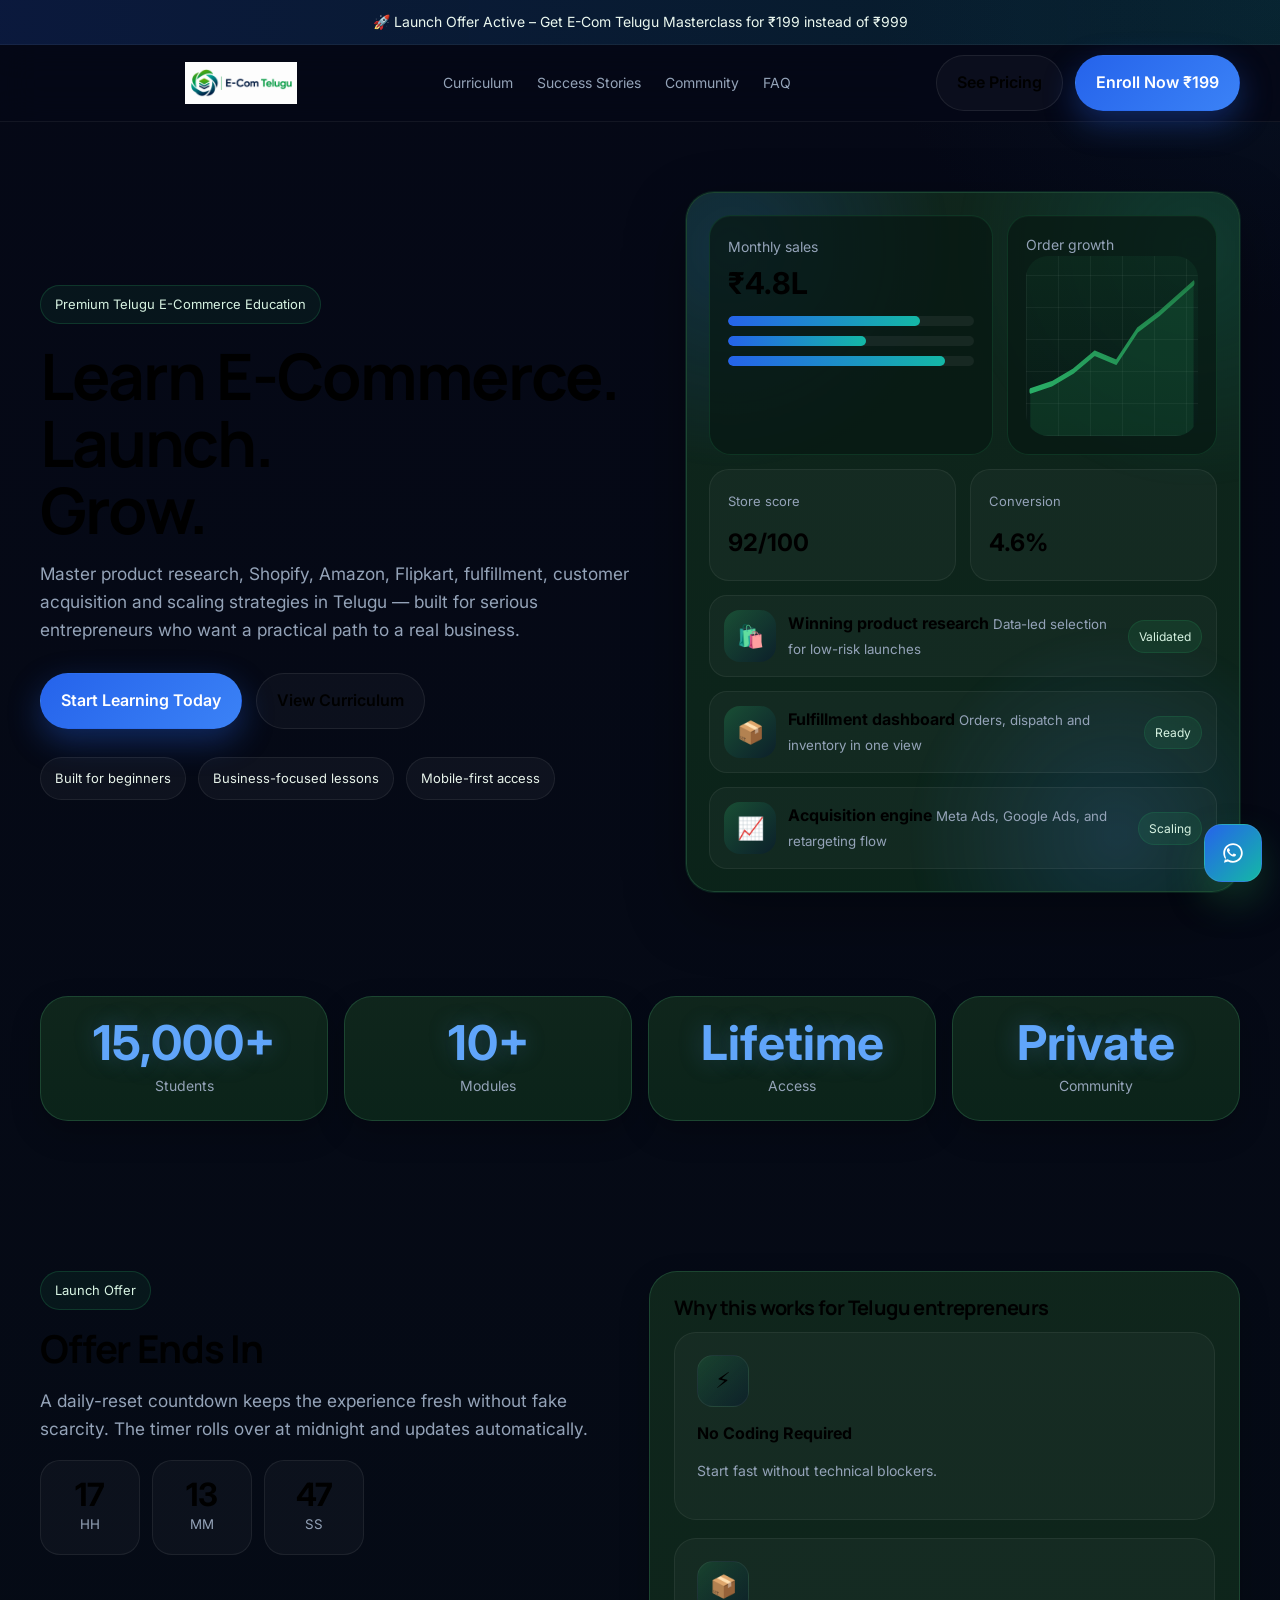
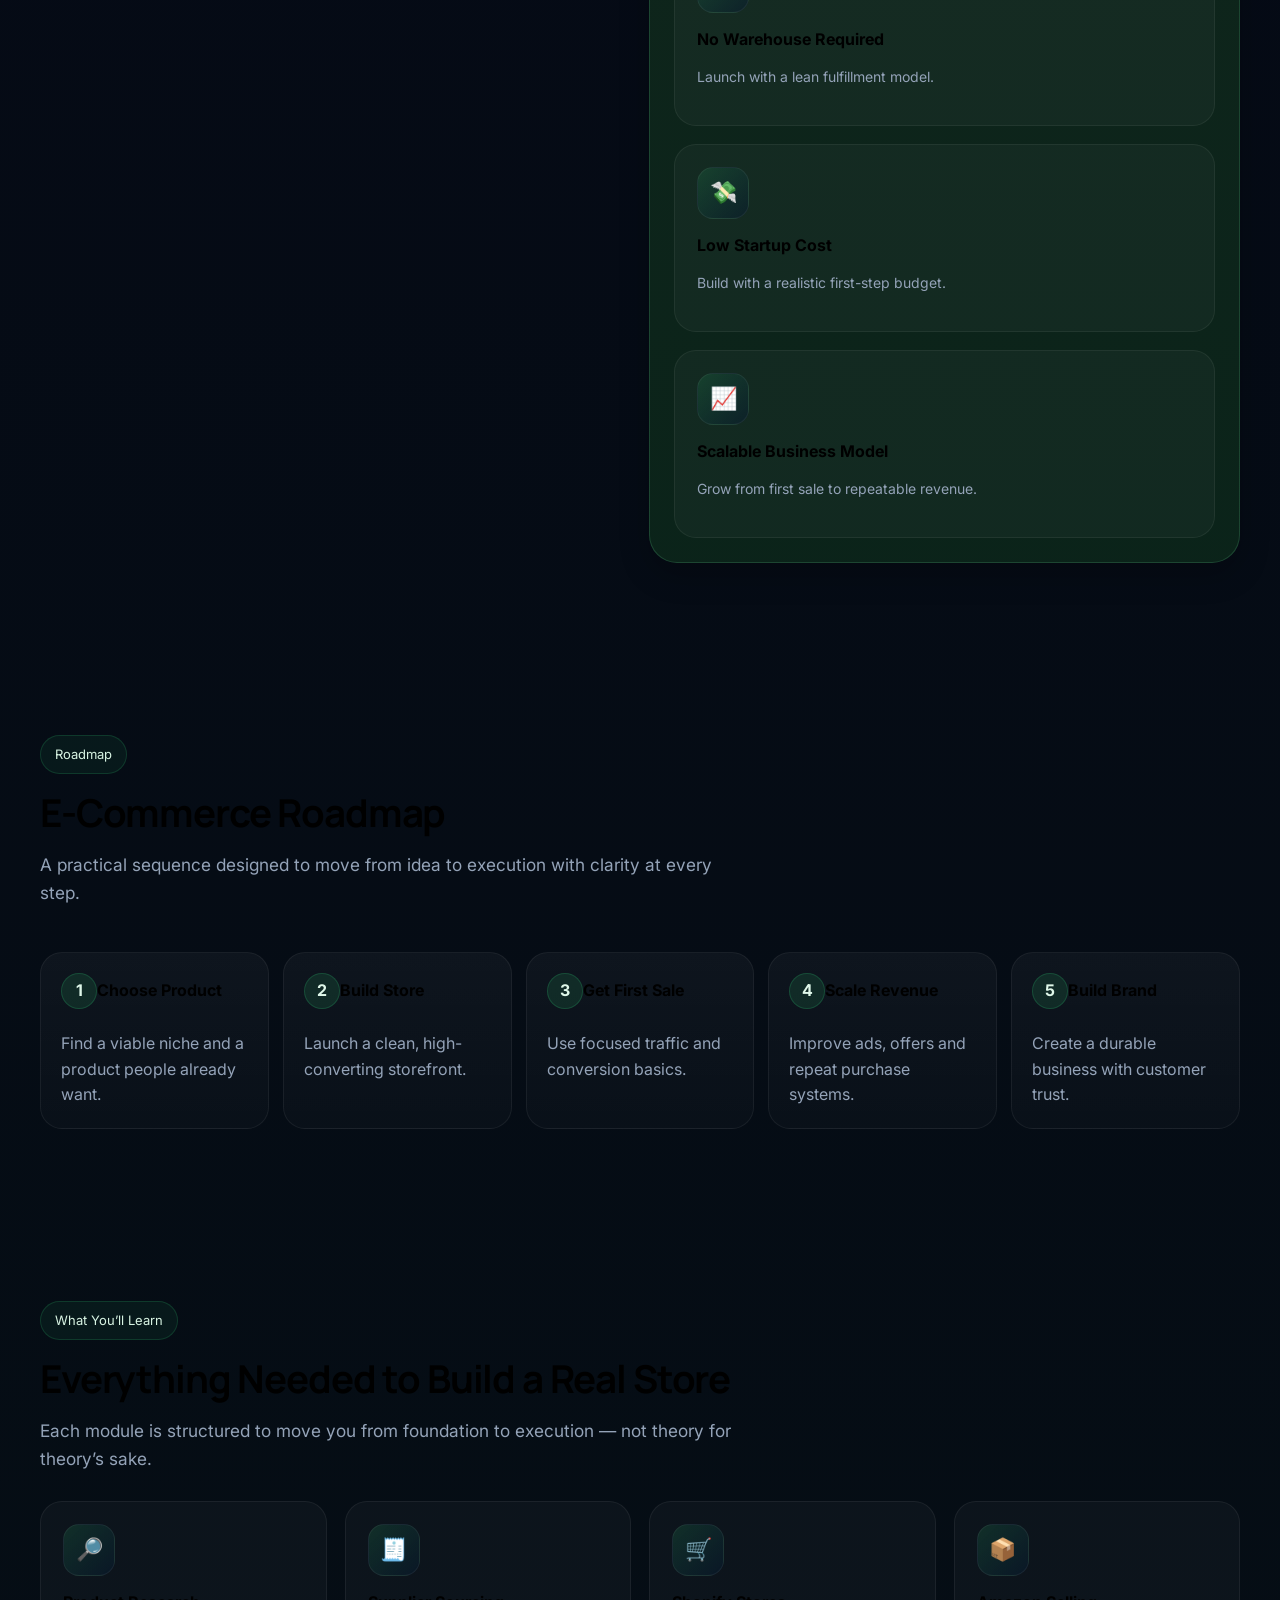
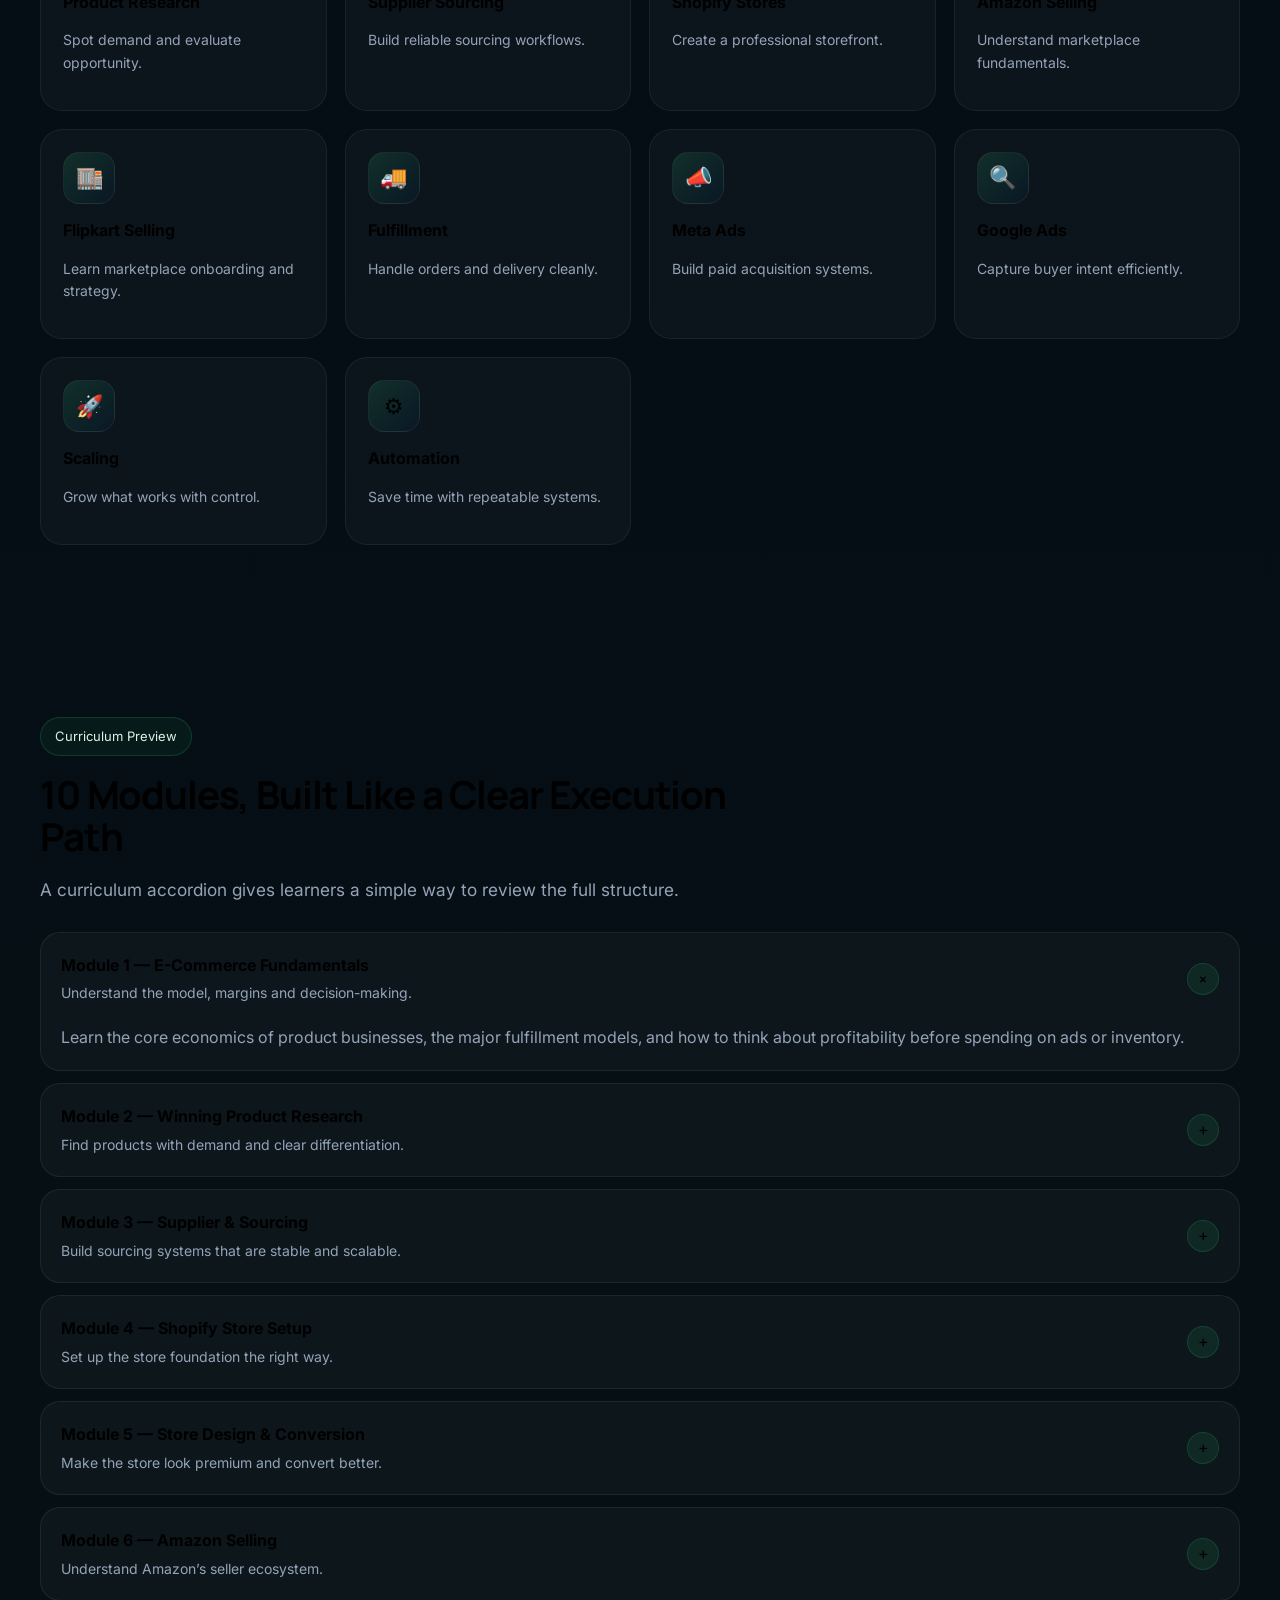
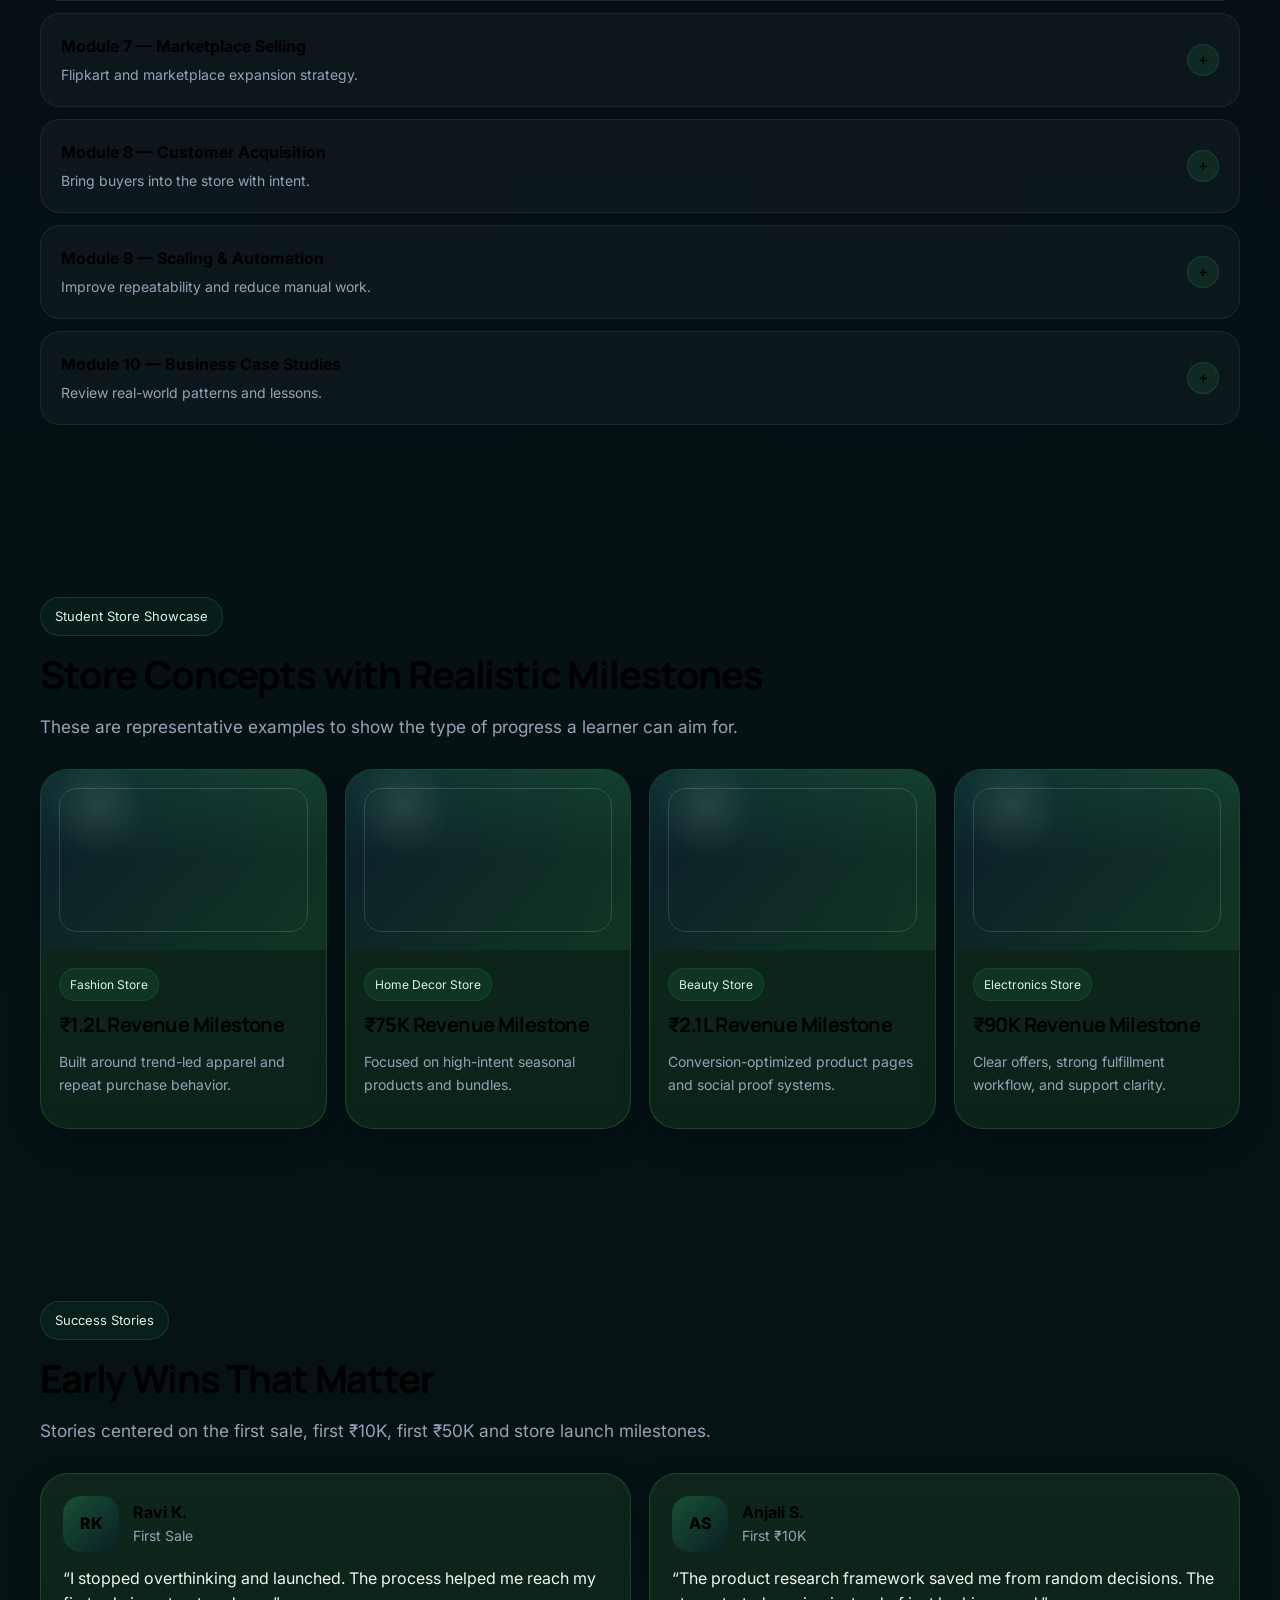
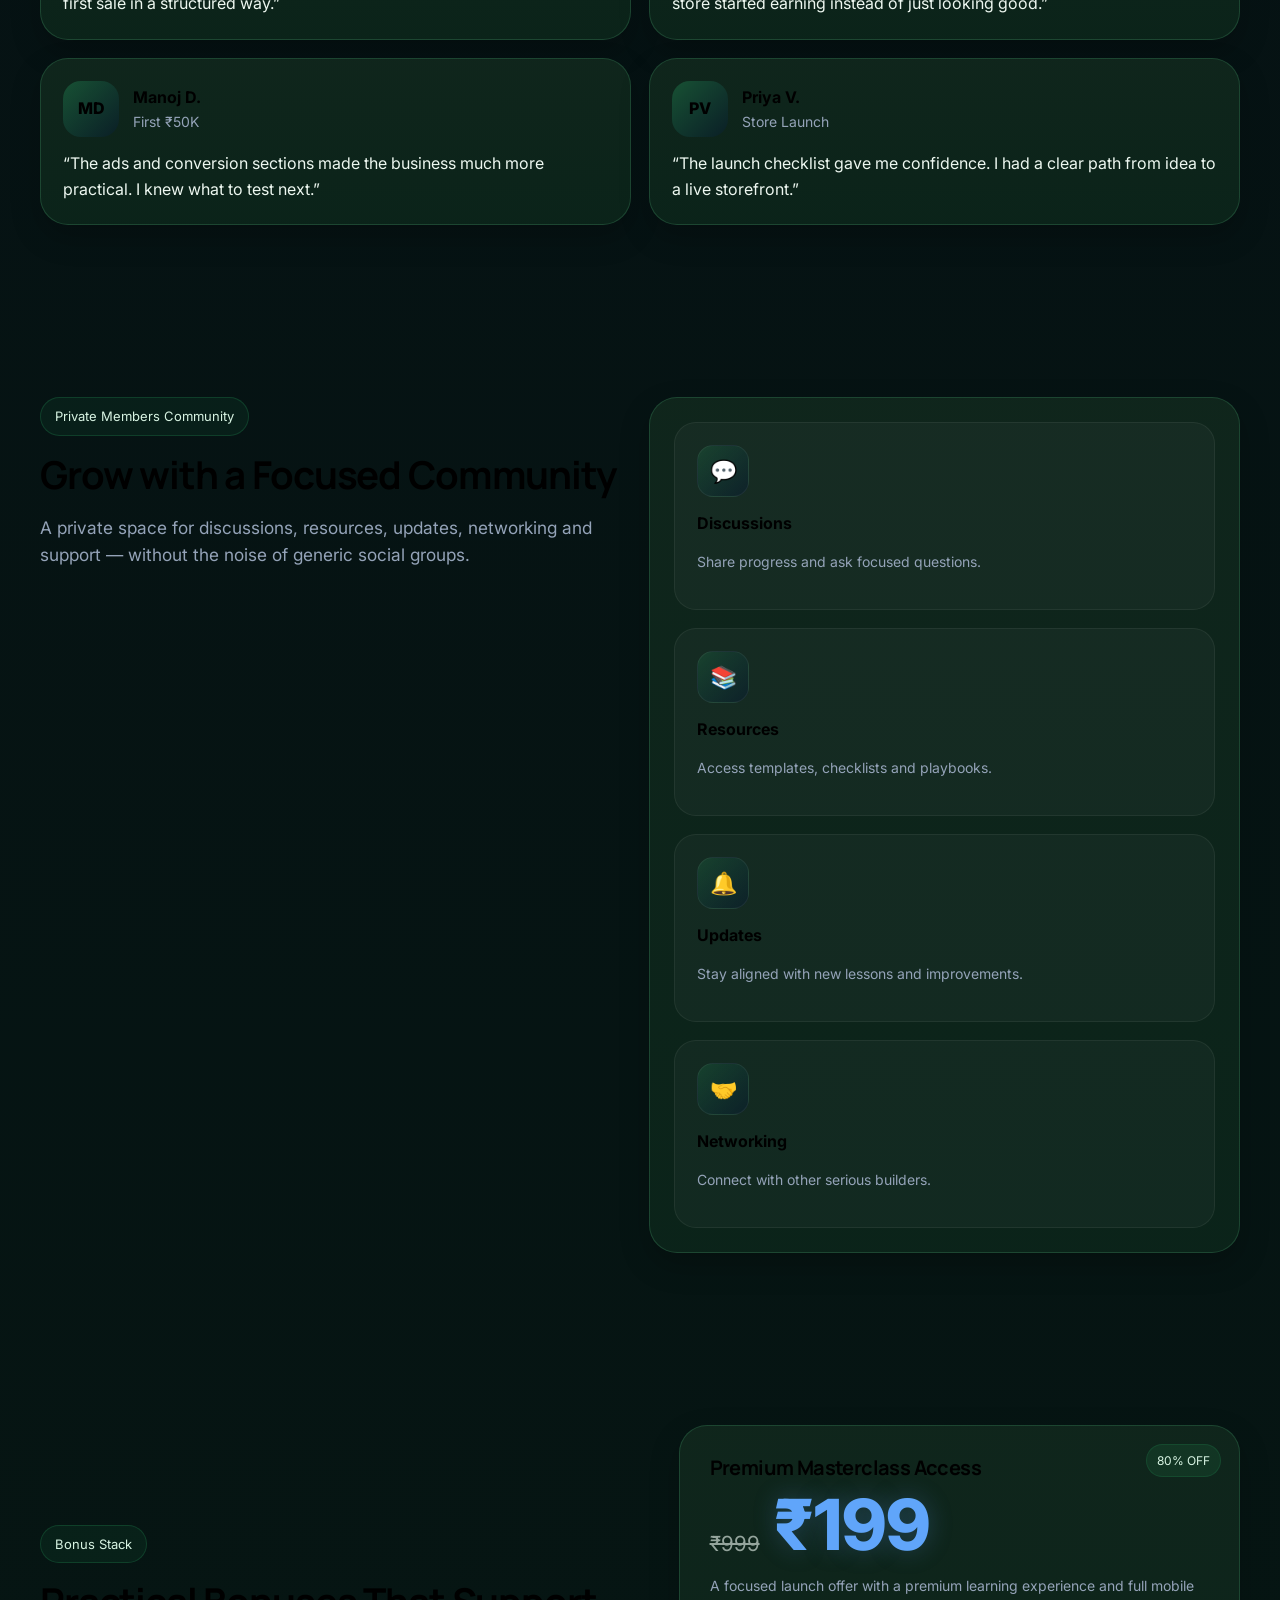
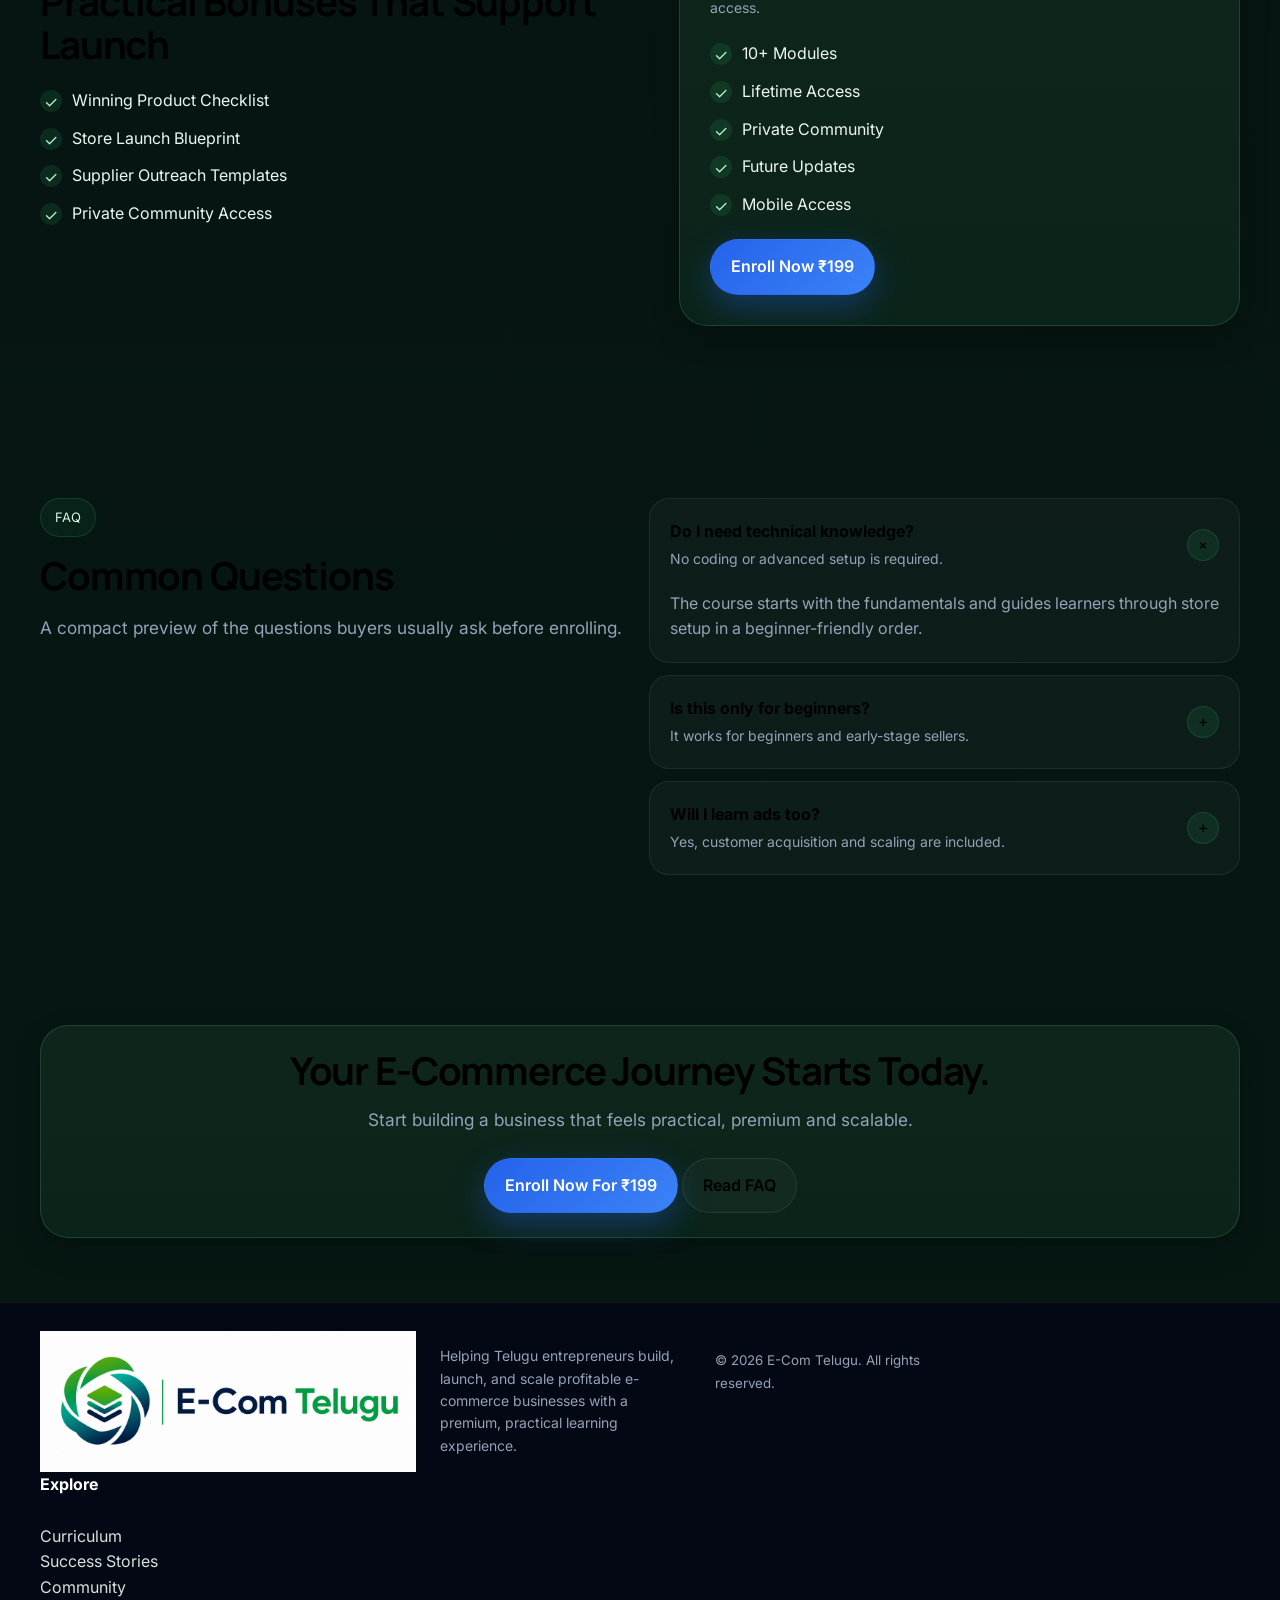
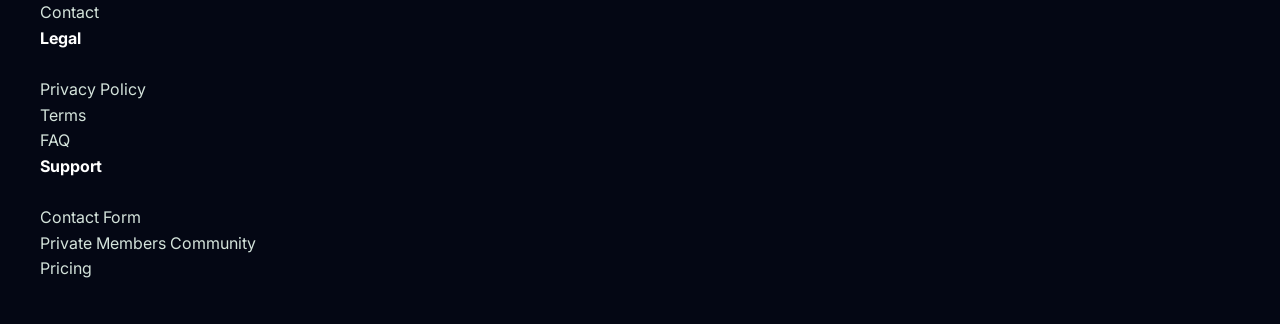
==== commit f320c9d2: "Update index.html" ====
--- a/index.html
+++ b/index.html
@@ -465,13 +465,12 @@
       <div class="container">
         <div class="footer-grid">
           <div>
-            <div class="brand" style="margin-bottom:14px;">
-              <div class="brand-mark" aria-hidden="true"></div>
-              <div class="brand-text">
-                <strong>E-Com Telugu</strong>
-                <span>Learn. Launch. Grow.</span>
-              </div>
-            </div>
+            <img
+               src="assets/logo-navbar.png"
+               alt="E-Com Telugu"
+               class="footer-logo"
+           >            
+          </div>
             <p class="small-muted">Helping Telugu entrepreneurs build, launch, and scale profitable e-commerce businesses with a premium, practical learning experience.</p>
             <small>© 2026 E-Com Telugu. All rights reserved.</small>
           </div>
--- a/styles.css
+++ b/styles.css
@@ -6,7 +6,7 @@
   --card-2: #111827;
   --green: #2563EB;
   --green-2: #14B8A6;
-  --navy: #0B1220;
+  --navy: #0B1220;540
   --text: #FFFFFF;
   --muted: #94A3B8;
   --border: rgba(255,255,255,0.08);
@@ -847,6 +847,19 @@
   .mobile-sticky-cta .row { flex-direction: column; align-items: stretch; }
 }
 
+.site-logo{
+    height:42px;
+    width:auto;
+    display:block;
+}
+
+@media(max-width:768px){
+
+.site-logo{
+    height:42px;
+}
+
+}
 
 /* Shopify × Stripe × Linear Theme Override */
 .topbar{background:linear-gradient(90deg,rgba(37,99,235,.18),rgba(20,184,166,.12));}
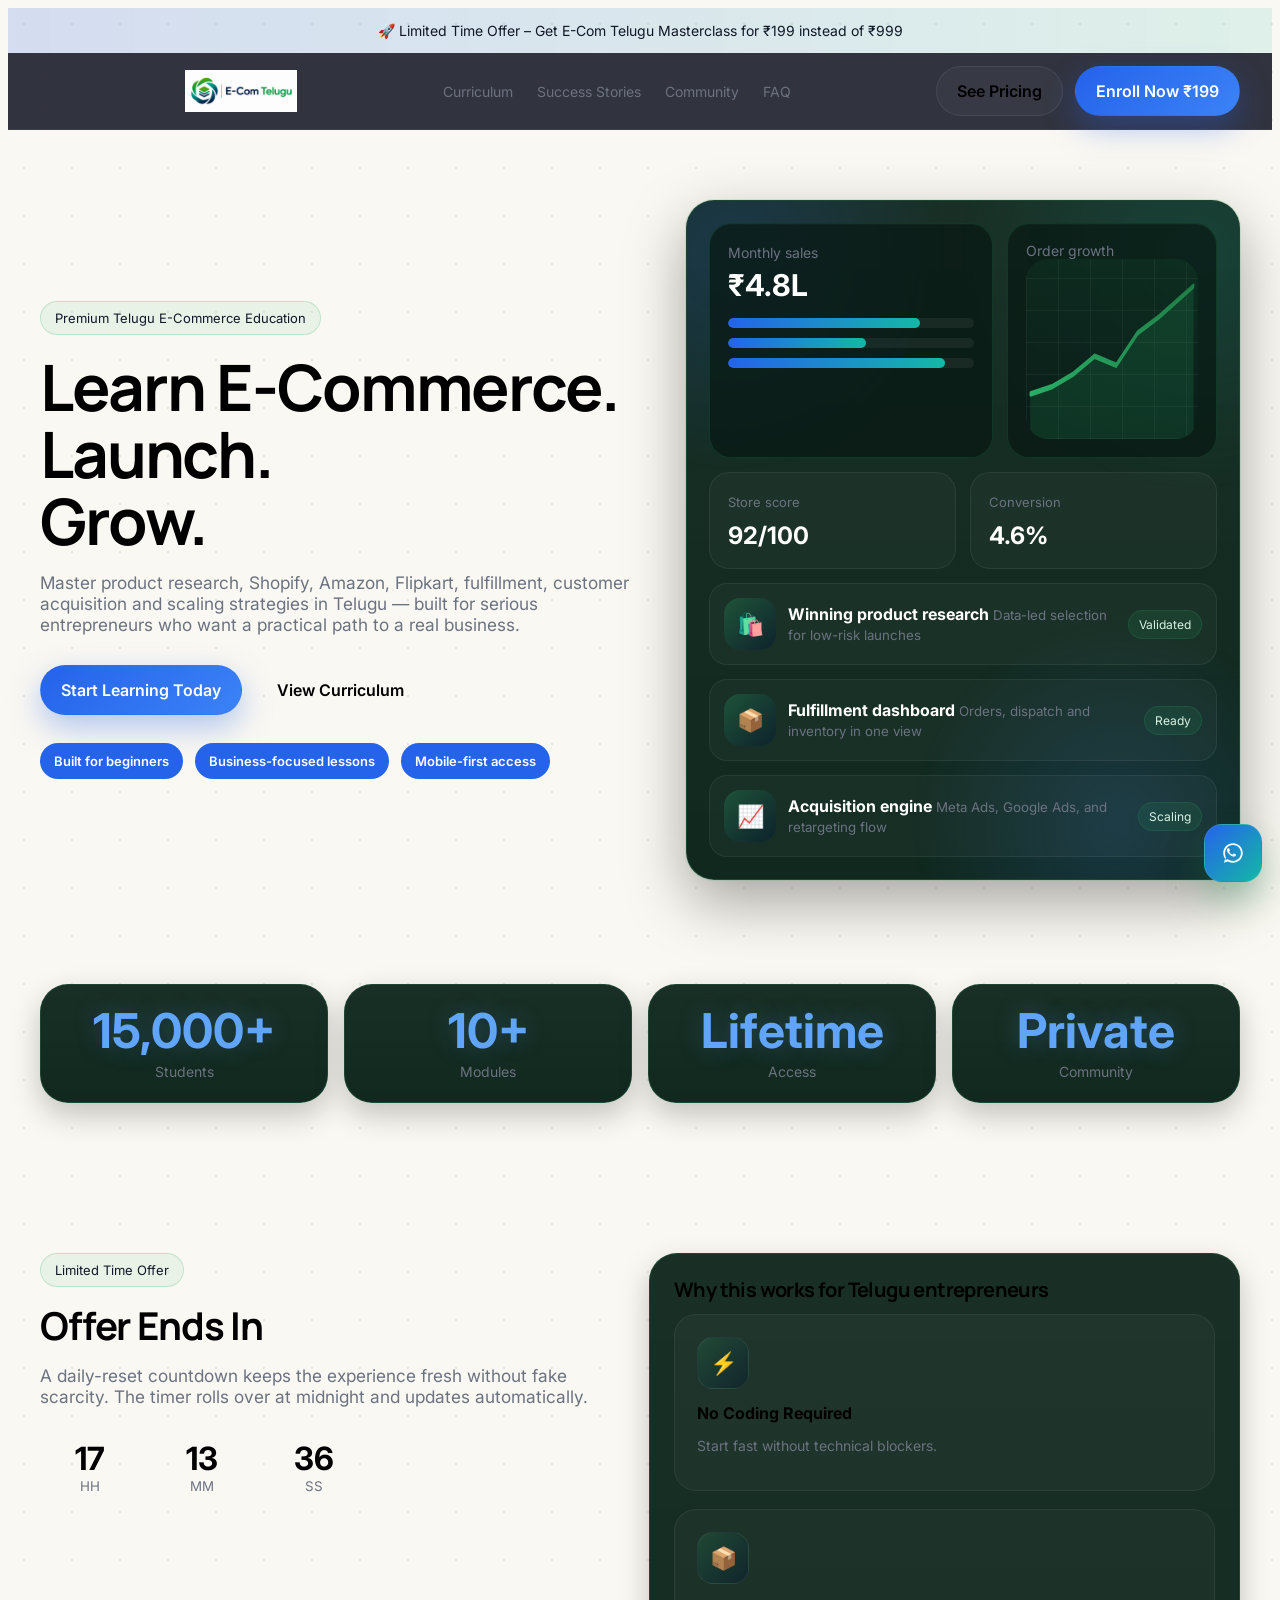
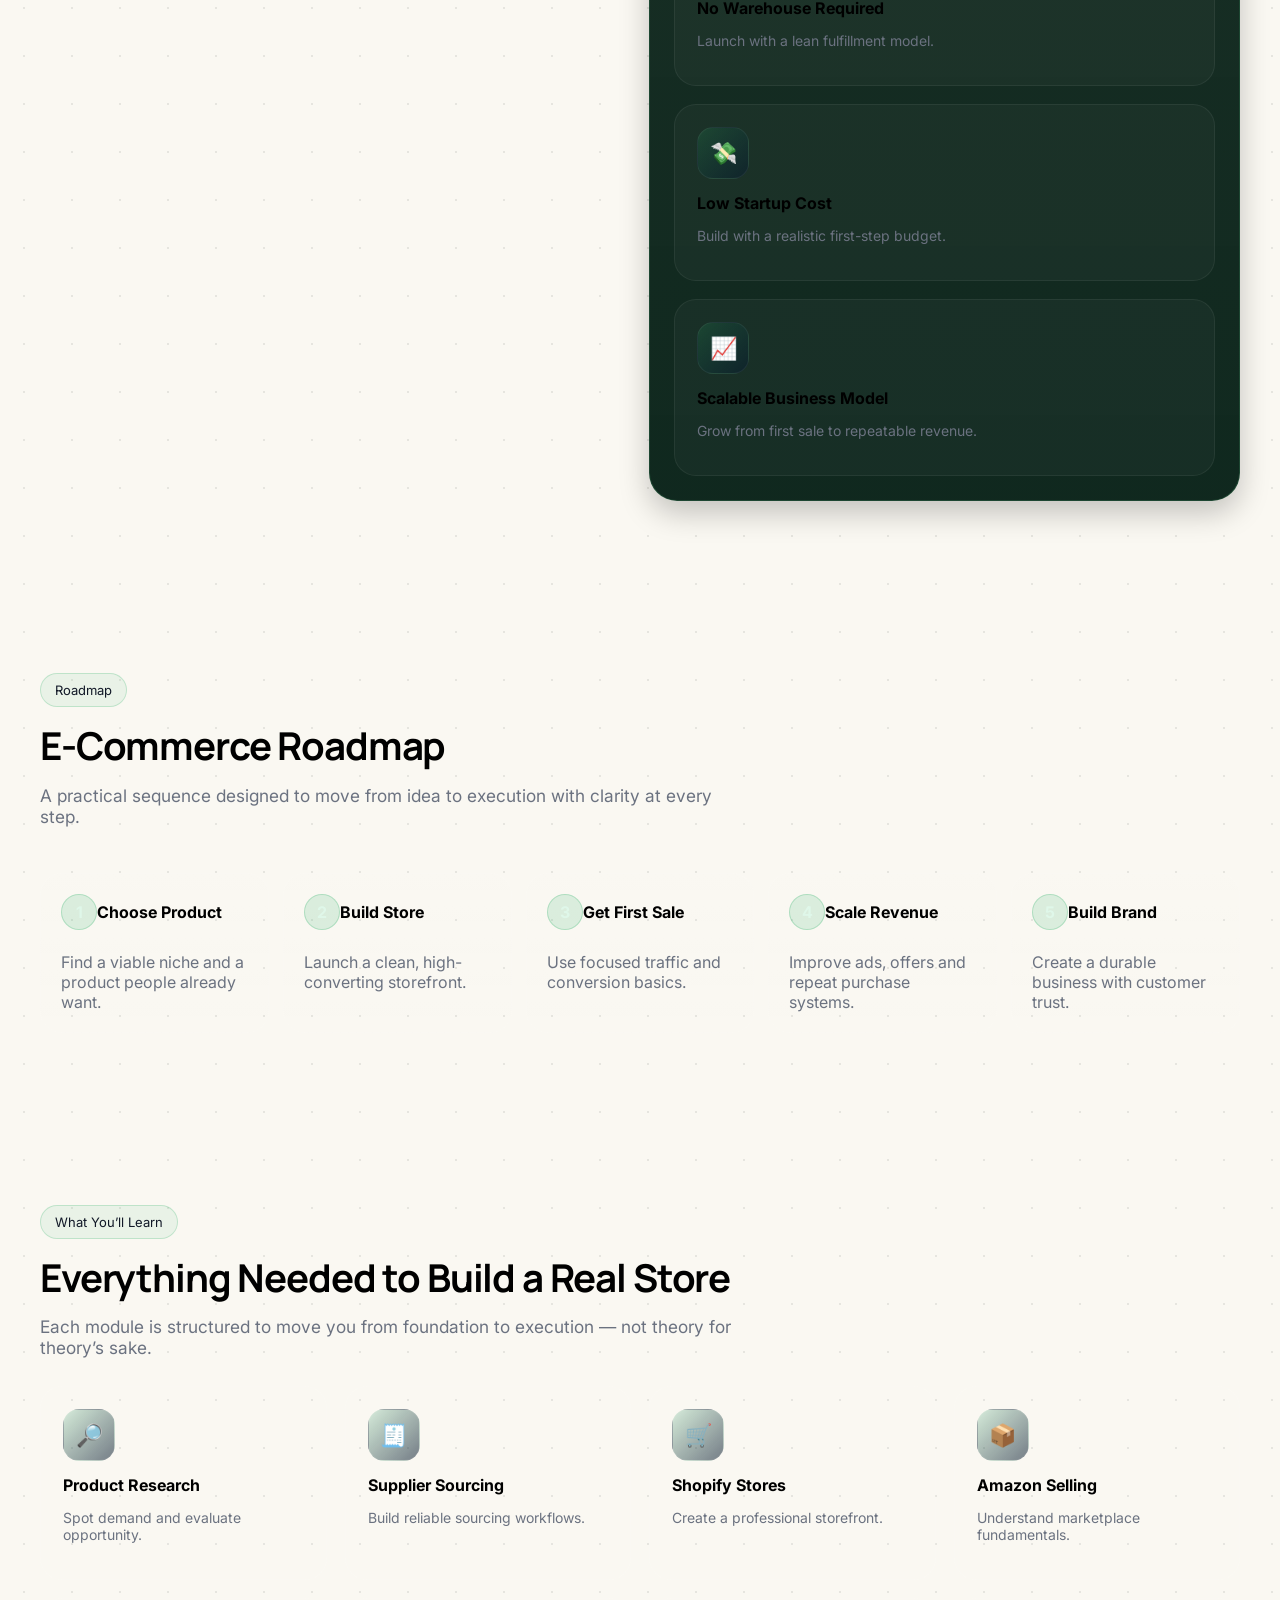
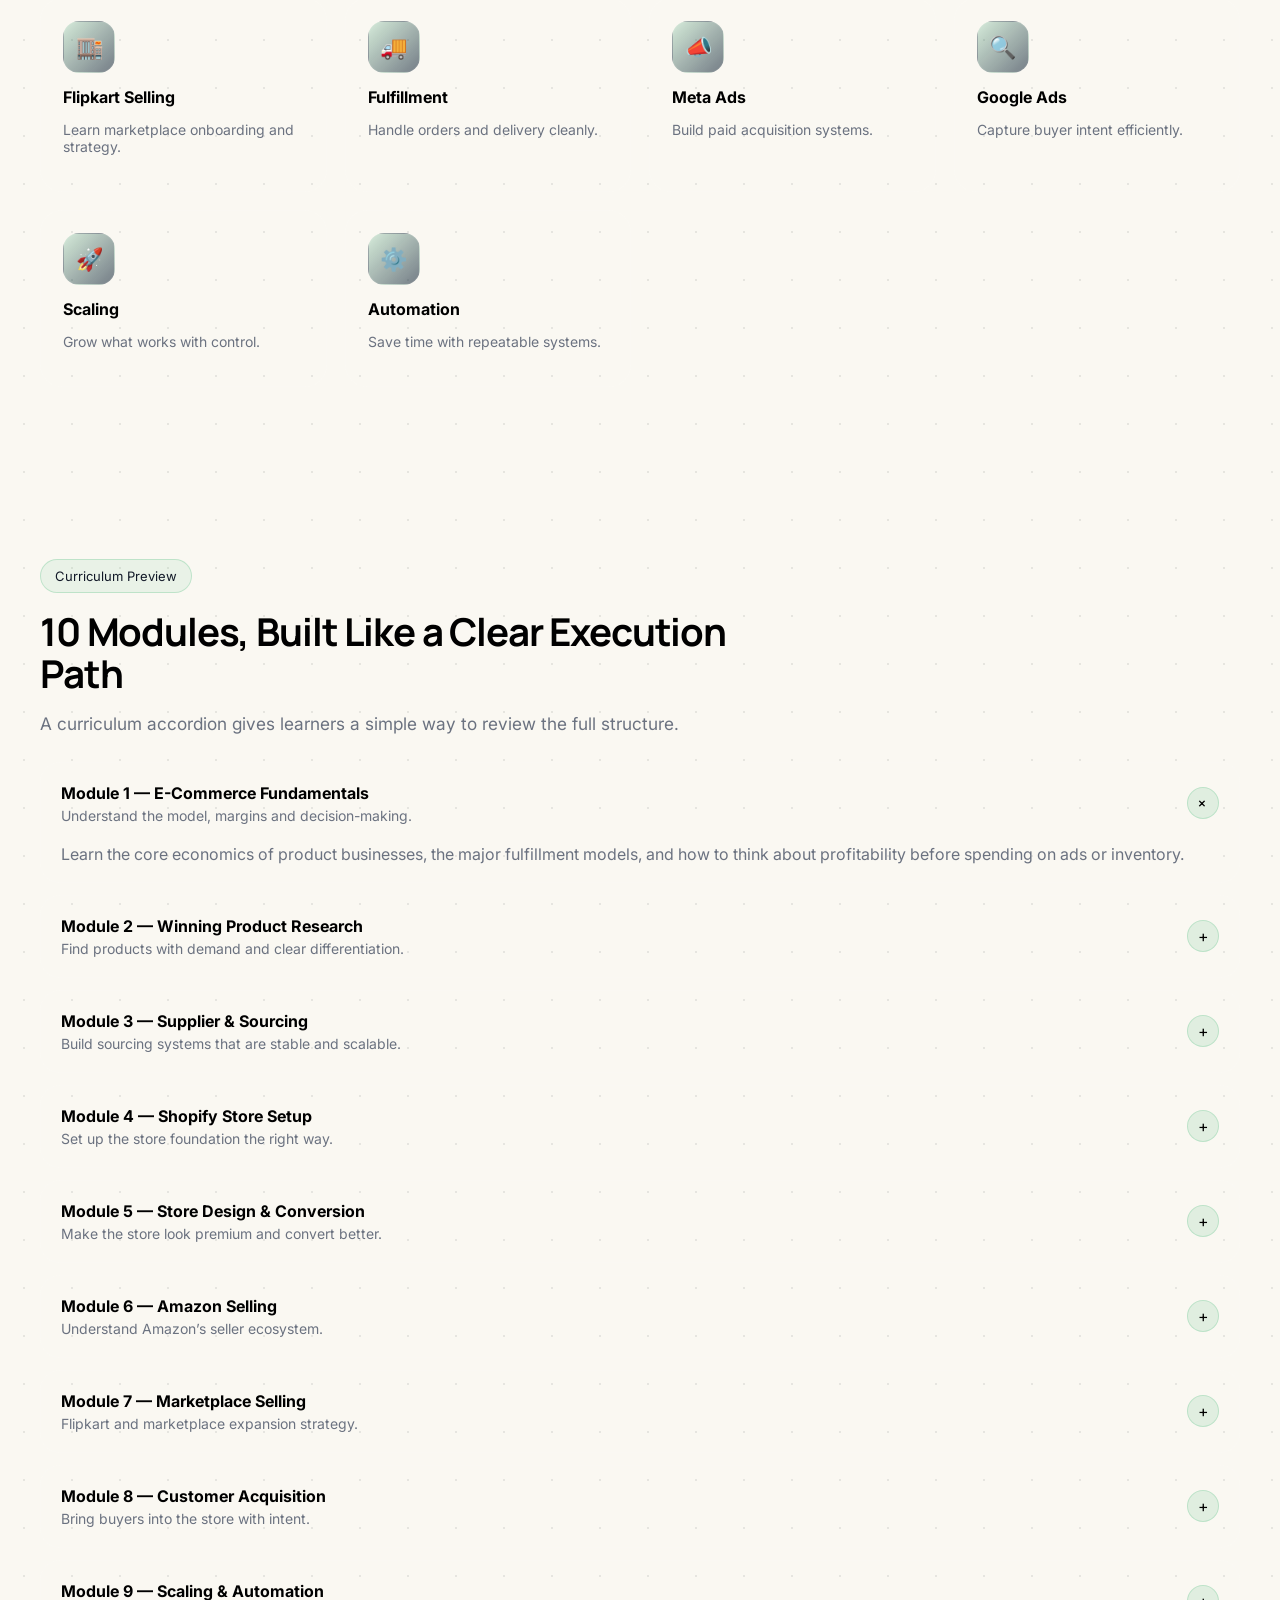
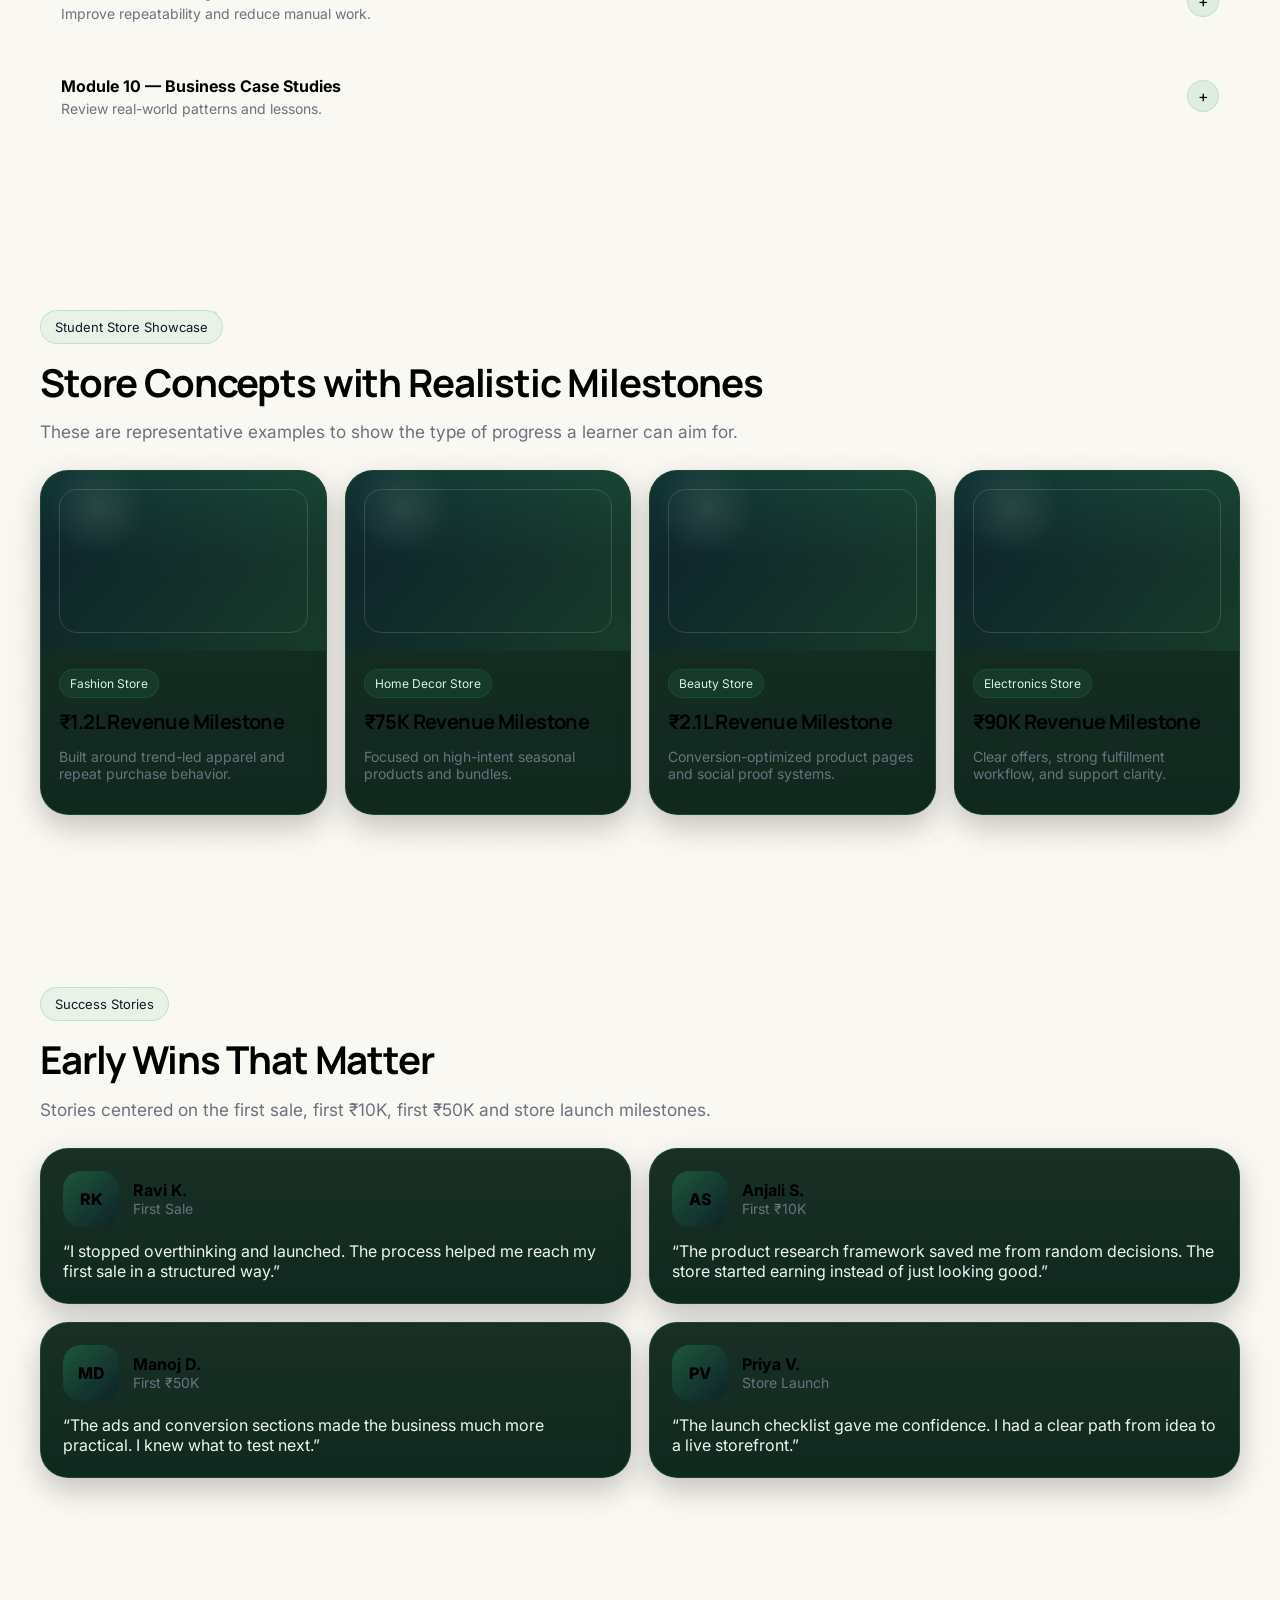
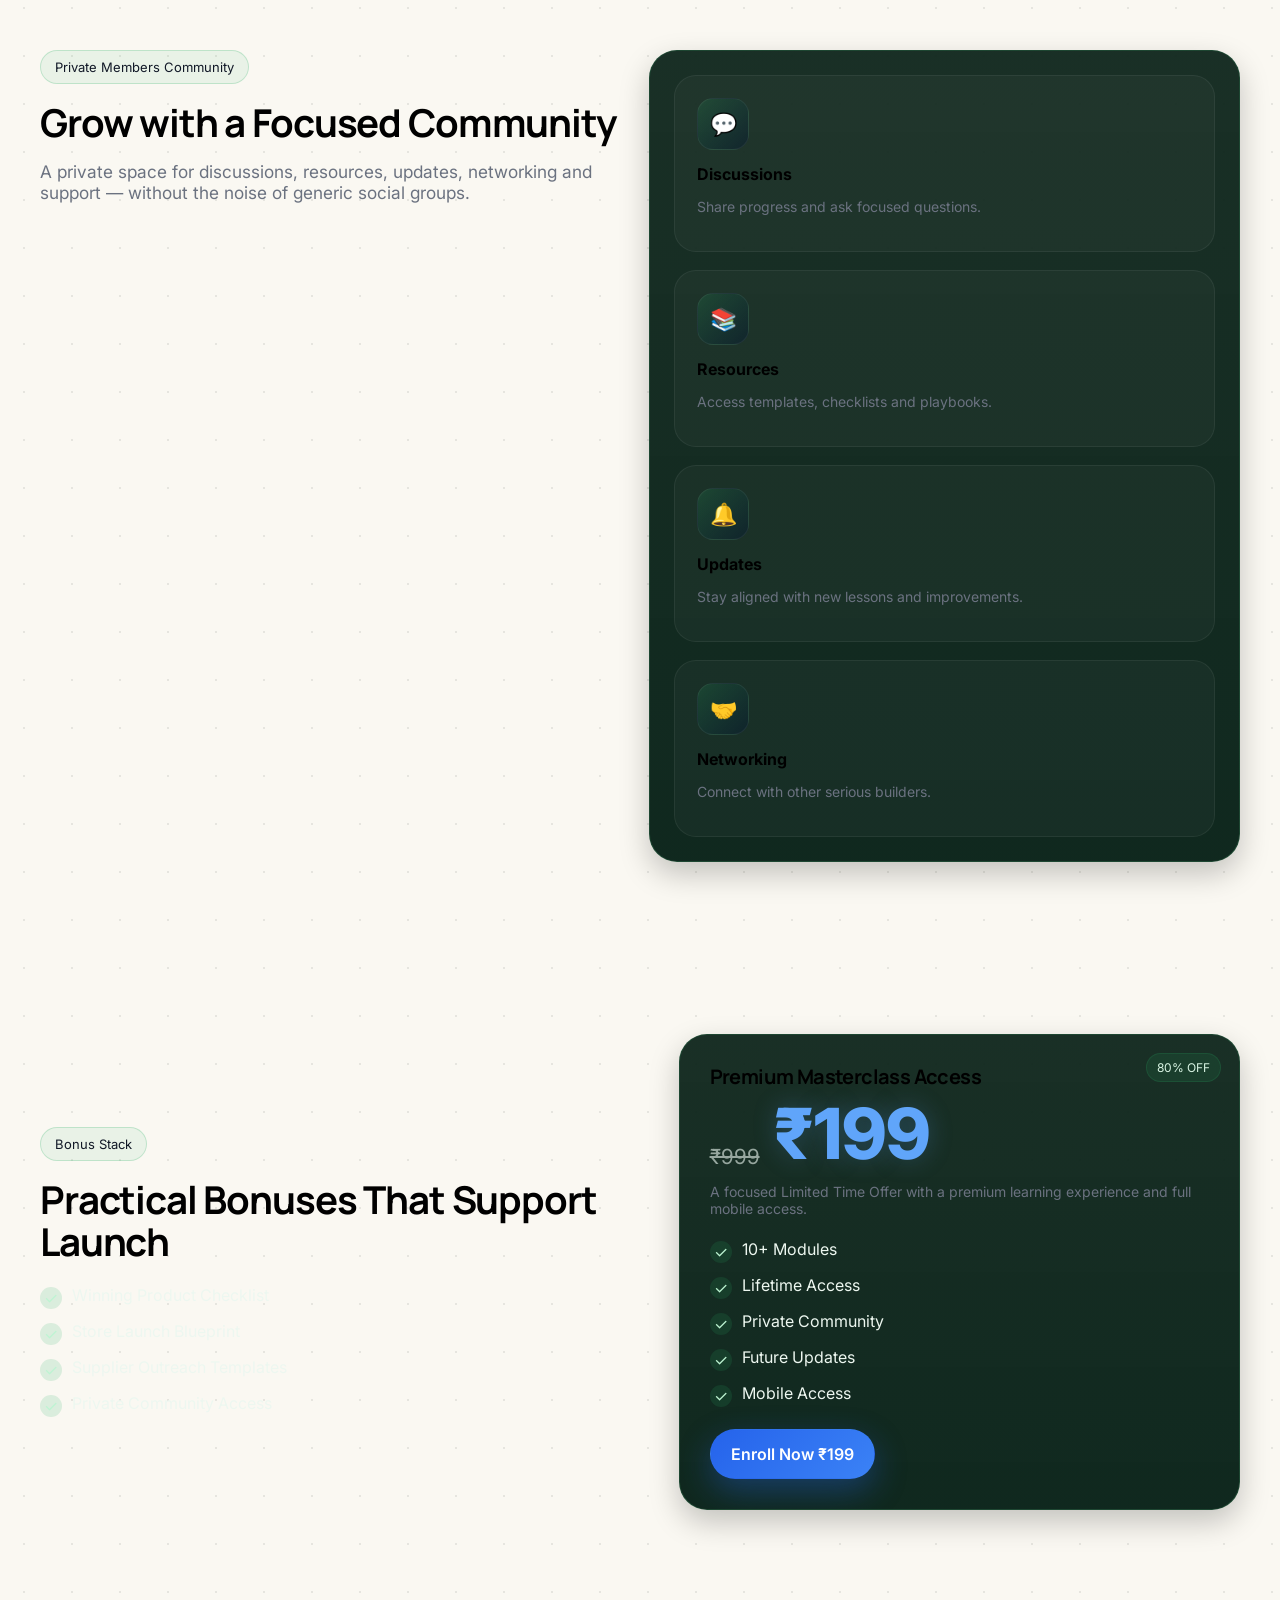
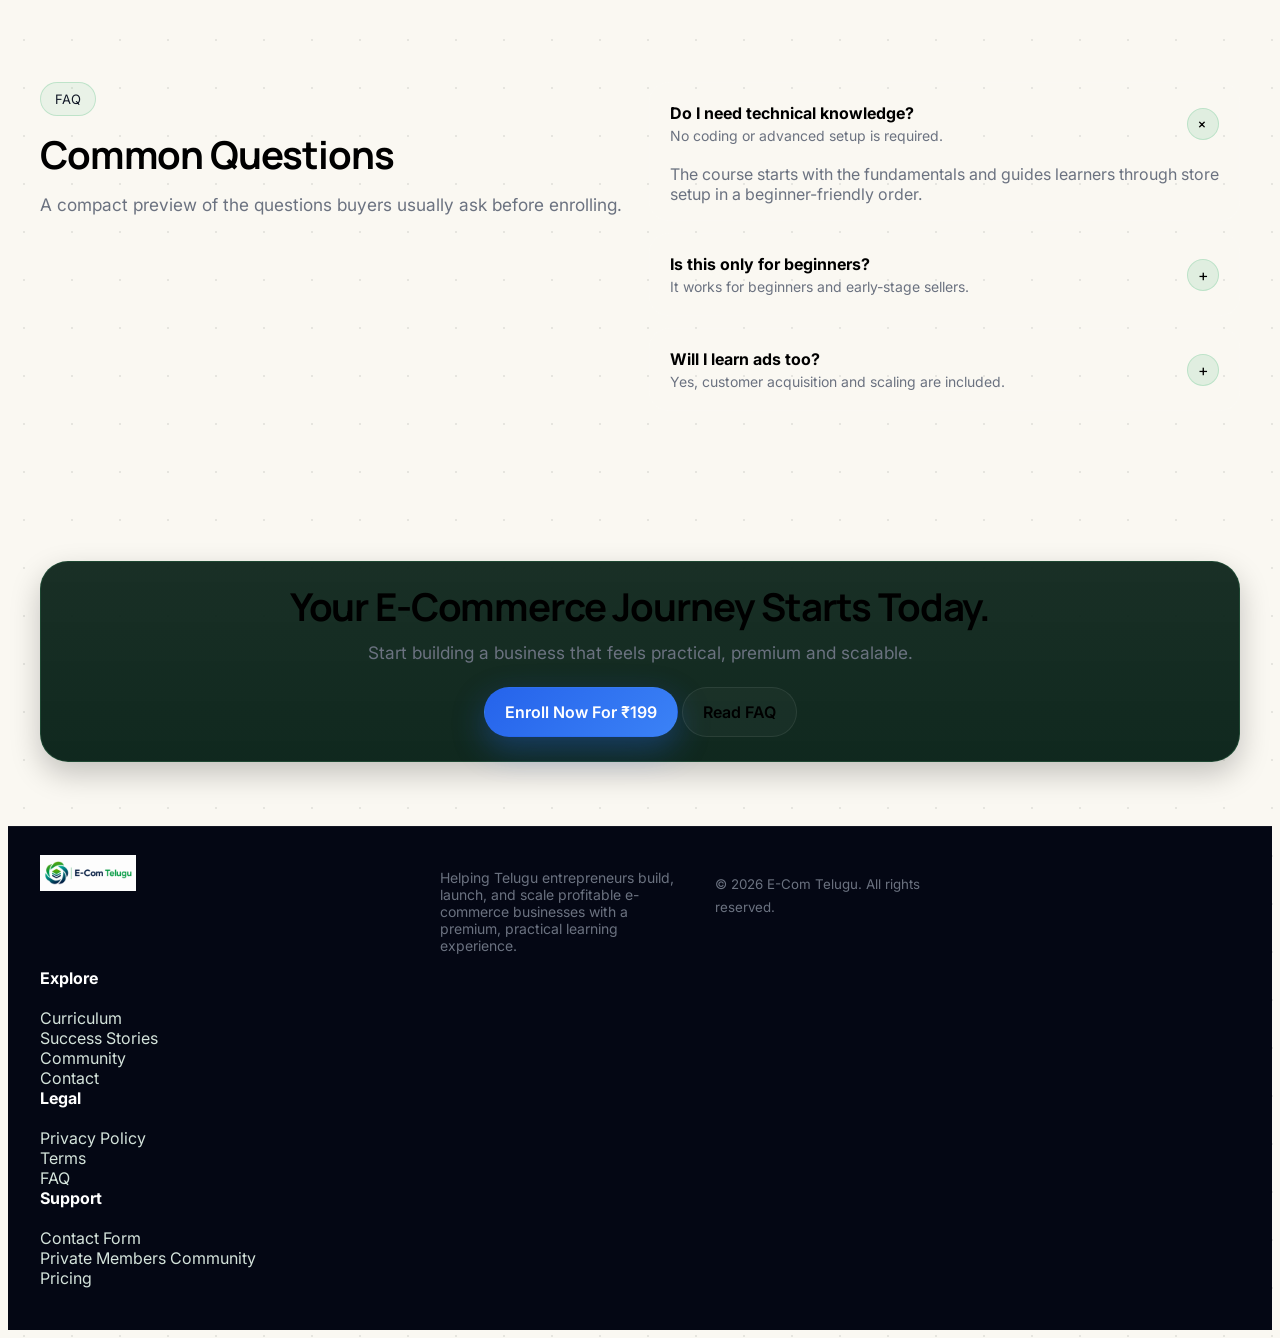
==== commit 708be26d: "Update index.html" ====
--- a/index.html
+++ b/index.html
@@ -15,7 +15,7 @@
 <body class="">
 
     <div class="topbar">
-      <div class="container">🚀 Launch Offer Active – Get E-Com Telugu Masterclass for ₹199 instead of ₹999</div>
+      <div class="container">🚀 Limited Time Offer – Get E-Com Telugu Masterclass for ₹199 instead of ₹999</div>
     </div>
     <div class="nav-wrap">
       <div class="container">
@@ -170,7 +170,7 @@
   <section class="section">
     <div class="container split">
       <div class="reveal">
-        <div class="kicker">Launch Offer</div>
+        <div class="kicker">Limited Time Offer</div>
         <h2>Offer Ends In</h2>
         <p class="lead">A daily-reset countdown keeps the experience fresh without fake scarcity. The timer rolls over at midnight and updates automatically.</p>
         <div class="timer countdown" aria-label="Countdown timer">
@@ -409,7 +409,7 @@
           <span class="old">₹999</span>
           <span class="new">₹199</span>
         </div>
-        <p class="small-muted">A focused launch offer with a premium learning experience and full mobile access.</p>
+        <p class="small-muted">A focused Limited Time Offer with a premium learning experience and full mobile access.</p>
         <div class="checklist">
           <div class="check">10+ Modules</div>
           <div class="check">Lifetime Access</div>
--- a/styles.css
+++ b/styles.css
@@ -7,8 +7,8 @@
   --green: #2563EB;
   --green-2: #14B8A6;
   --navy: #0B1220;540
-  --text: #FFFFFF;
-  --muted: #94A3B8;
+  --text:#111827;
+  --muted:#6B7280;
   --border: rgba(255,255,255,0.08);
   --shadow: 0 24px 60px rgba(0, 0, 0, 0.35);
   --shadow-soft: 0 12px 30px rgba(0, 0, 0, 0.22);
@@ -22,19 +22,24 @@
 
 * { box-sizing: border-box; }
 html { scroll-behavior: smooth; }
-body {
-  margin: 0;
-  background:
-    radial-gradient(1200px 800px at 15% -10%, rgba(42,174,103,0.14), transparent 55%),
-    radial-gradient(900px 700px at 100% 0%, rgba(8,26,47,0.45), transparent 45%),
-    linear-gradient(180deg, #050816 0%, #061812 100%);
-  color: var(--text);
-  font-family: Inter, system-ui, -apple-system, BlinkMacSystemFont, "Segoe UI", sans-serif;
-  line-height: 1.6;
-  -webkit-font-smoothing: antialiased;
-  text-rendering: optimizeLegibility;
-}
-
+body{
+
+background-color:#FAF8F2;
+
+background-image:
+
+radial-gradient(
+rgba(0,0,0,.08) 1px,
+transparent 1px
+);
+
+background-size:48px 48px;
+
+color:var(--text);
+
+font-family:'Inter',sans-serif;
+
+}
 img { max-width: 100%; display: block; }
 a { color: inherit; text-decoration: none; }
 button, input, textarea, select { font: inherit; }
@@ -48,7 +53,7 @@
 .topbar {
   background: linear-gradient(90deg, rgba(42,174,103,0.22), rgba(31,122,69,0.18));
   border-bottom: 1px solid rgba(255,255,255,0.05);
-  color: #eaf7ef;
+  color:#111827;
   font-size: 14px;
 }
 .topbar .container {
@@ -226,7 +231,7 @@
   padding: 8px 14px;
   border: 1px solid rgba(42,174,103,0.22);
   background: rgba(42,174,103,0.08);
-  color: #d8f4e3;
+  color:#111827;
   border-radius: 999px;
   font-size: 13px;
   margin-bottom: 18px;
@@ -294,23 +299,33 @@
   flex-wrap: wrap;
   margin-top: 28px;
 }
-.pill {
-  display: inline-flex;
-  align-items: center;
-  gap: 8px;
-  border-radius: 999px;
-  padding: 10px 14px;
-  background: rgba(255,255,255,0.04);
-  color: #e7f3ea;
-  border: 1px solid rgba(255,255,255,0.07);
-  font-size: 13px;
-}
-
+.pill{
+
+display:inline-flex;
+align-items:center;
+gap:8px;
+
+padding:10px 14px;
+
+background:#2563EB;
+
+color:#FFFFFF;
+
+border:none;
+
+border-radius:999px;
+
+font-size:13px;
+
+font-weight:600;
+
+}
 .hero-visual {
   position: relative;
   min-height: 620px;
 }
 .dashboard {
+  color:#FFFFFF;
   position: relative;
   height: 100%;
   padding: 22px;
@@ -397,6 +412,7 @@
   font-size: 13px;
 }
 .stat strong {
+  color:#FFFFFF;
   display: block;
   font-size: 24px;
   margin-top: 10px;
@@ -422,6 +438,7 @@
   font-size: 22px;
 }
 .product-card .meta {
+  color:#FFFFFF;
   flex: 1;
 }
 .product-card .meta small {
@@ -860,6 +877,12 @@
 }
 
 }
+.footer-logo{
+    height:36px;
+    width:auto;
+    display:block;
+    margin-bottom:16px;
+}
 
 /* Shopify × Stripe × Linear Theme Override */
 .topbar{background:linear-gradient(90deg,rgba(37,99,235,.18),rgba(20,184,166,.12));}
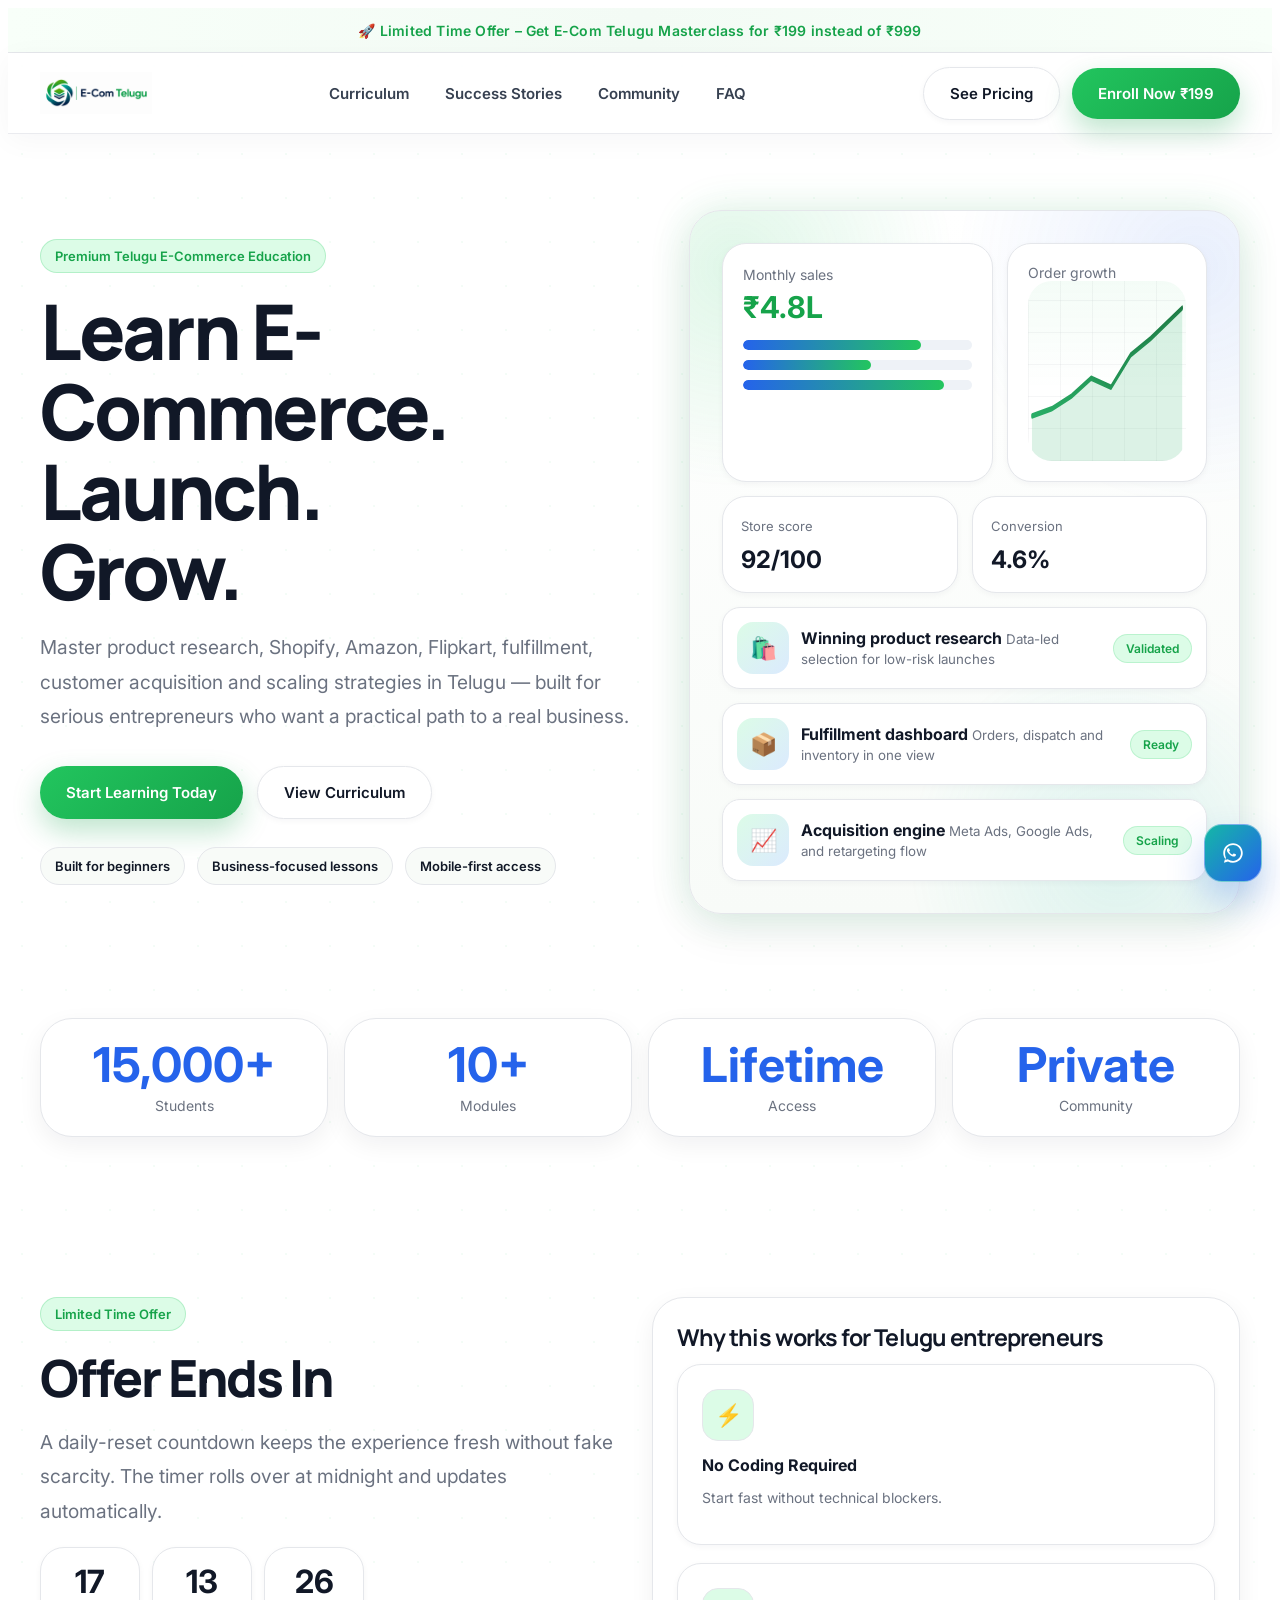
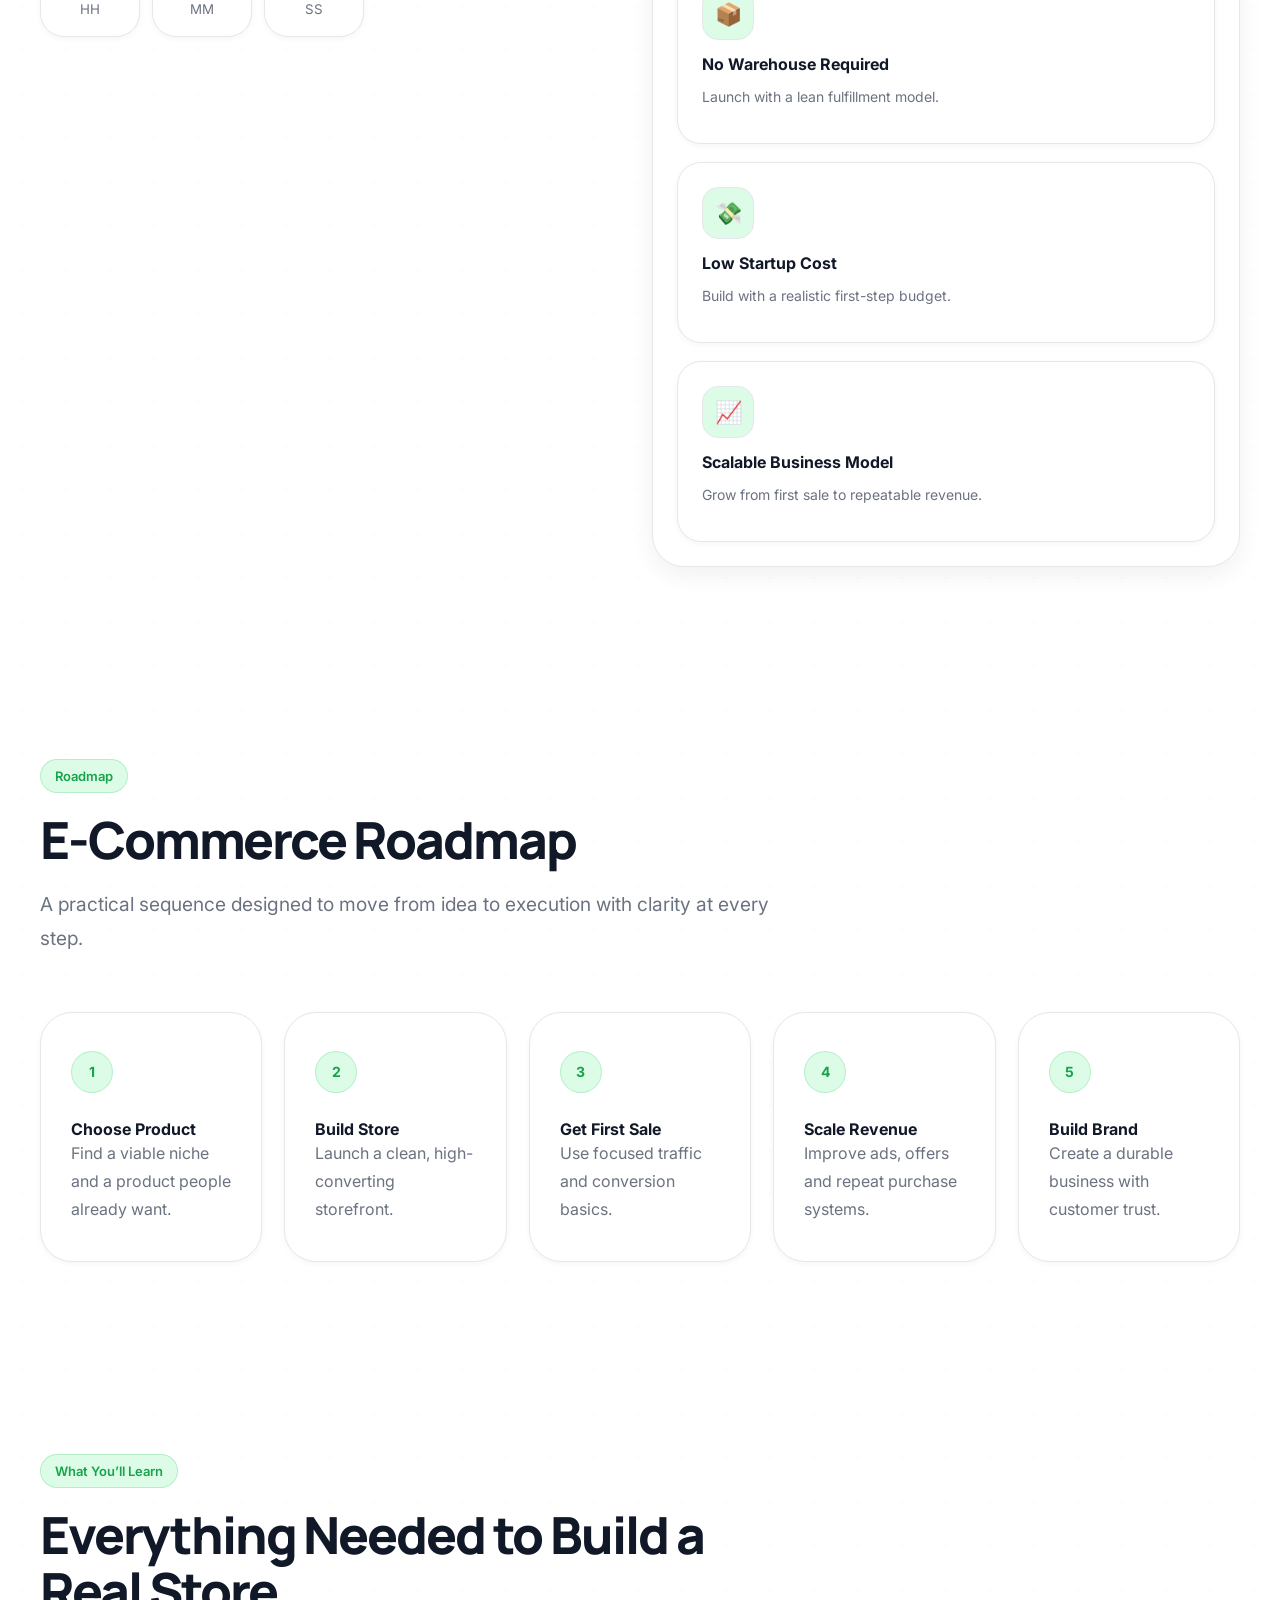
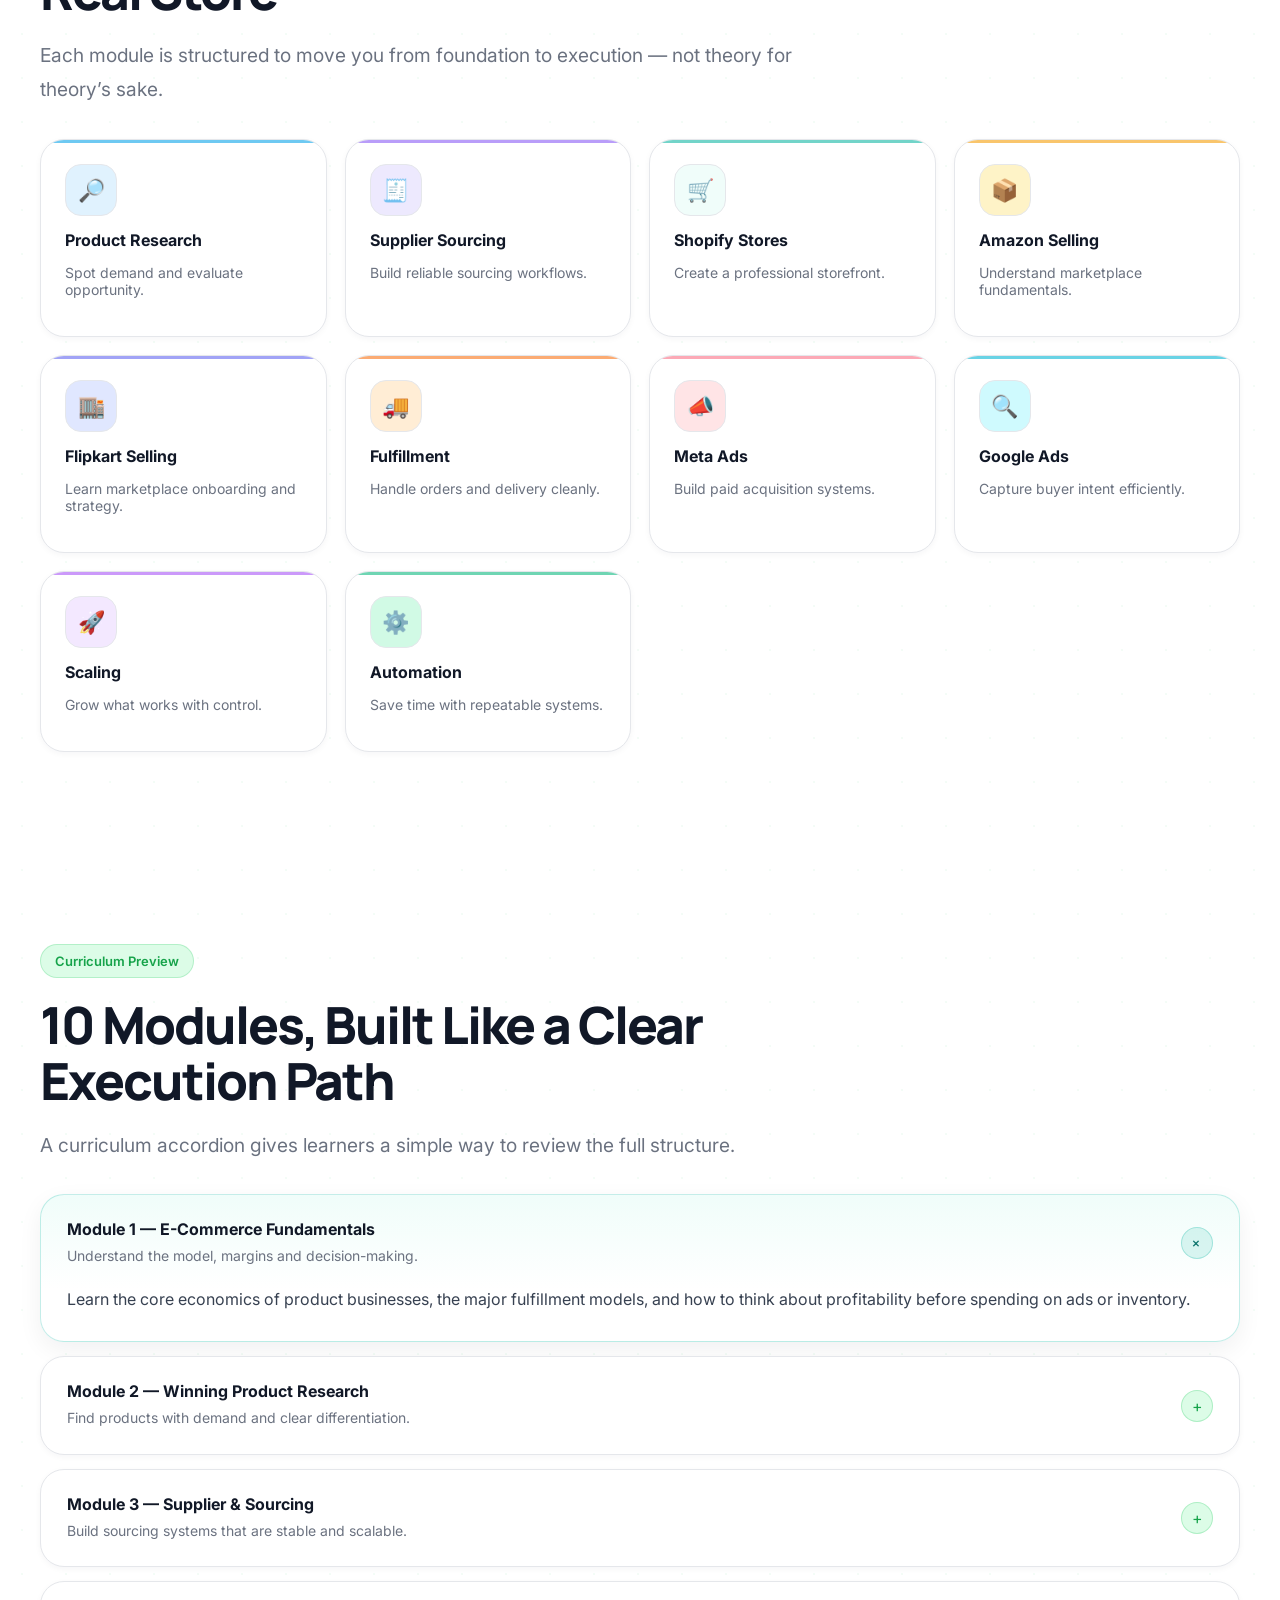
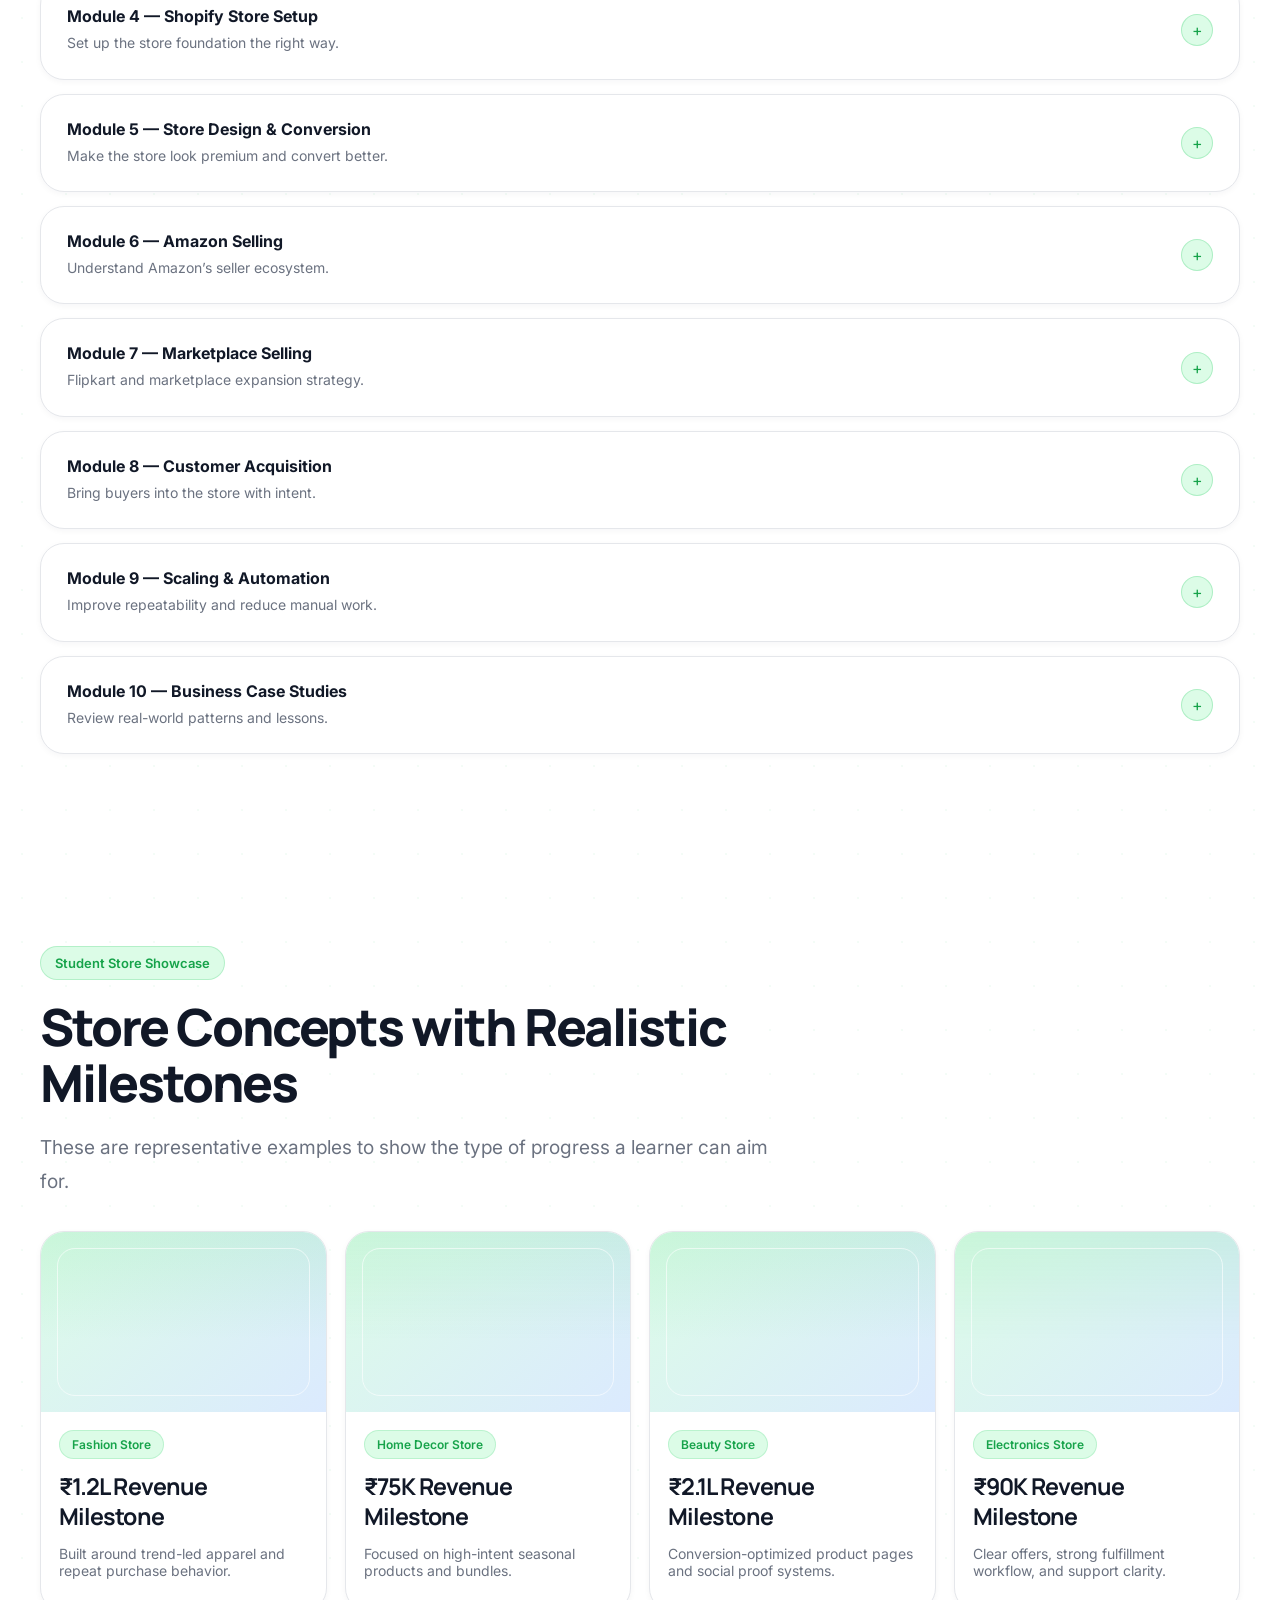
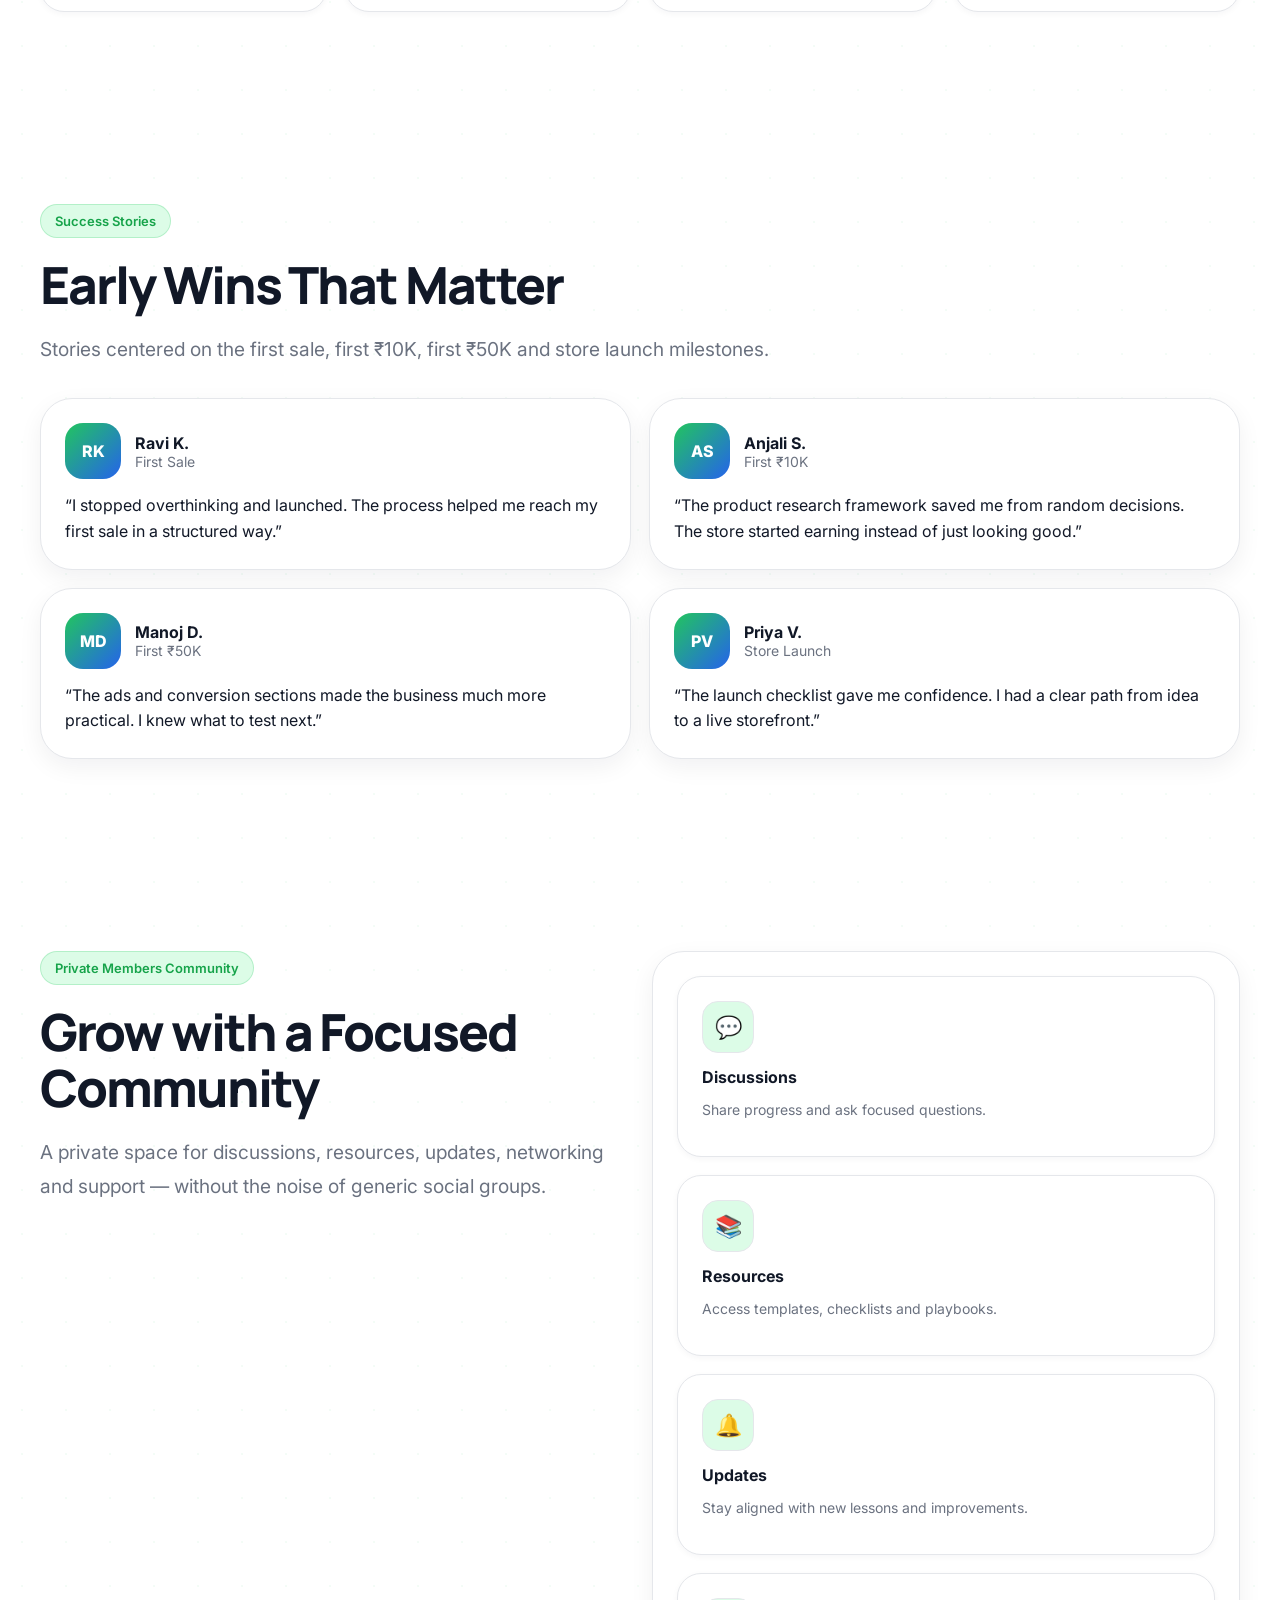
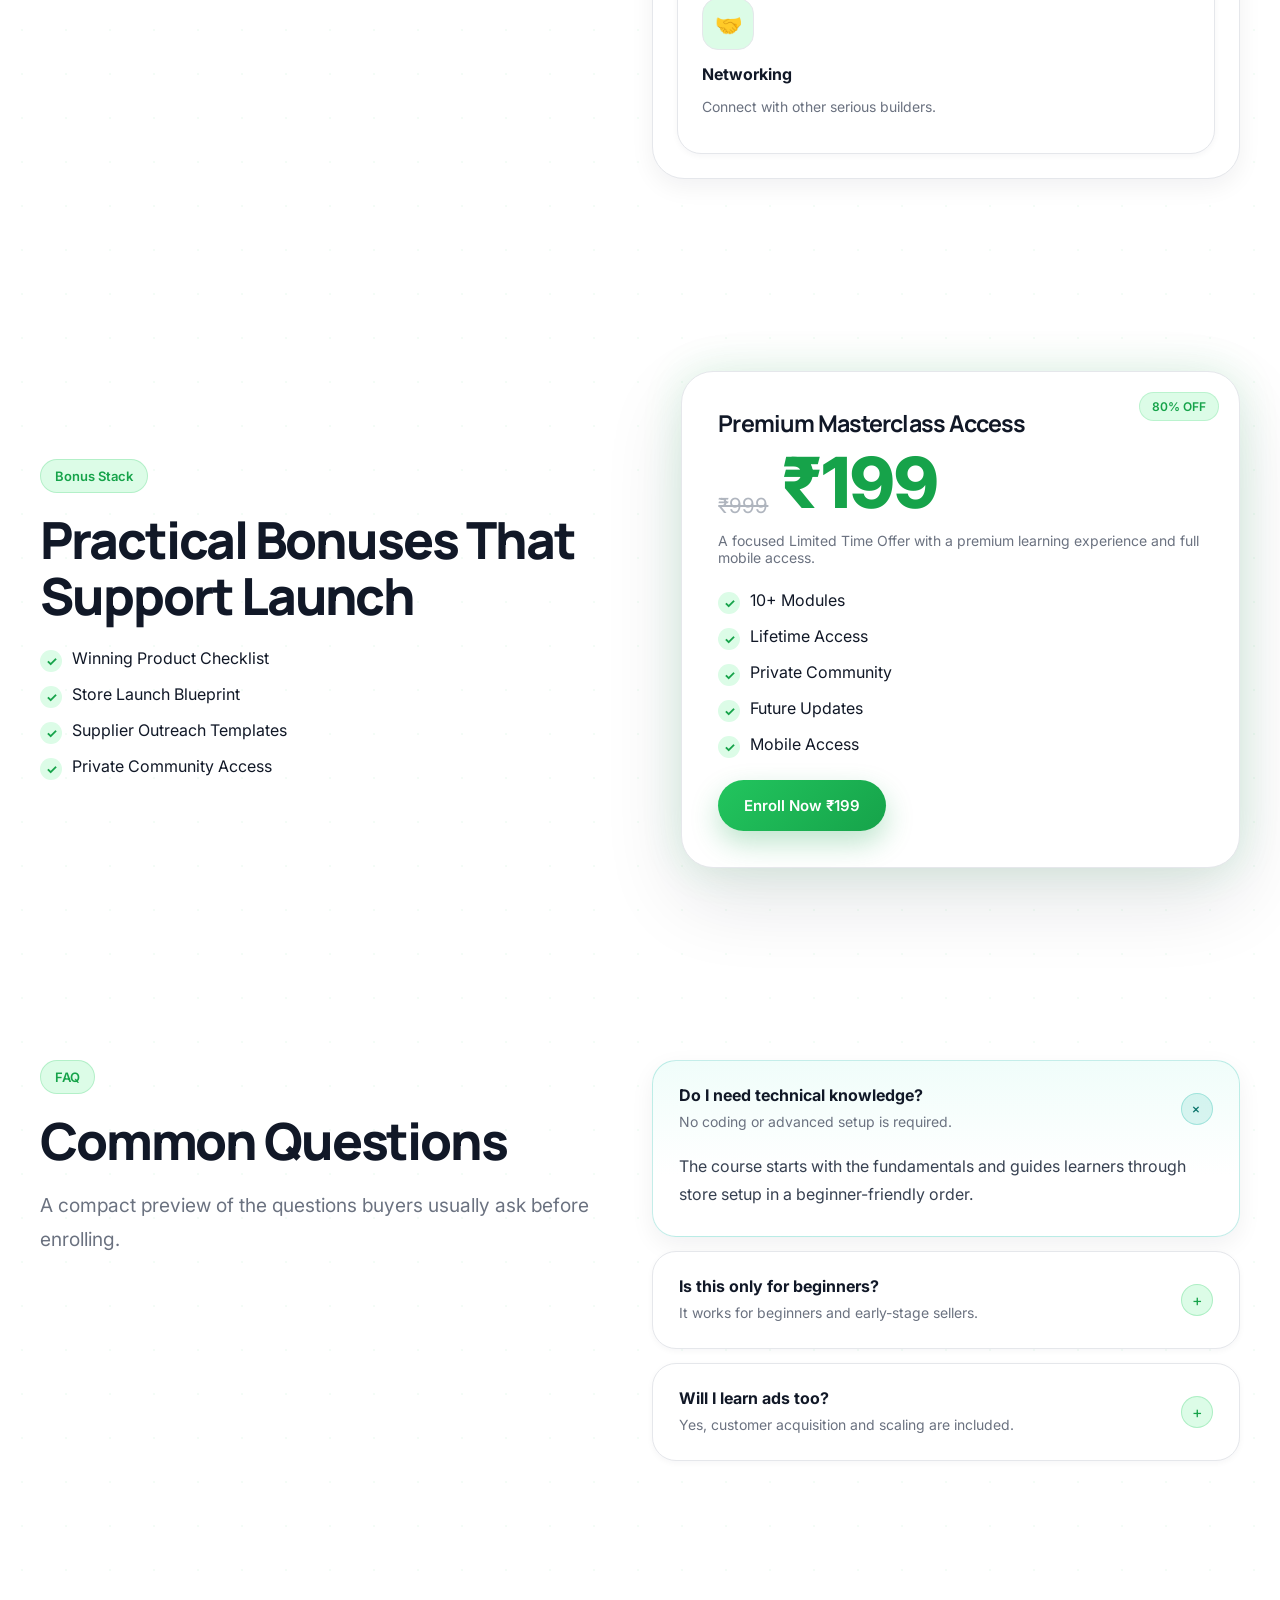
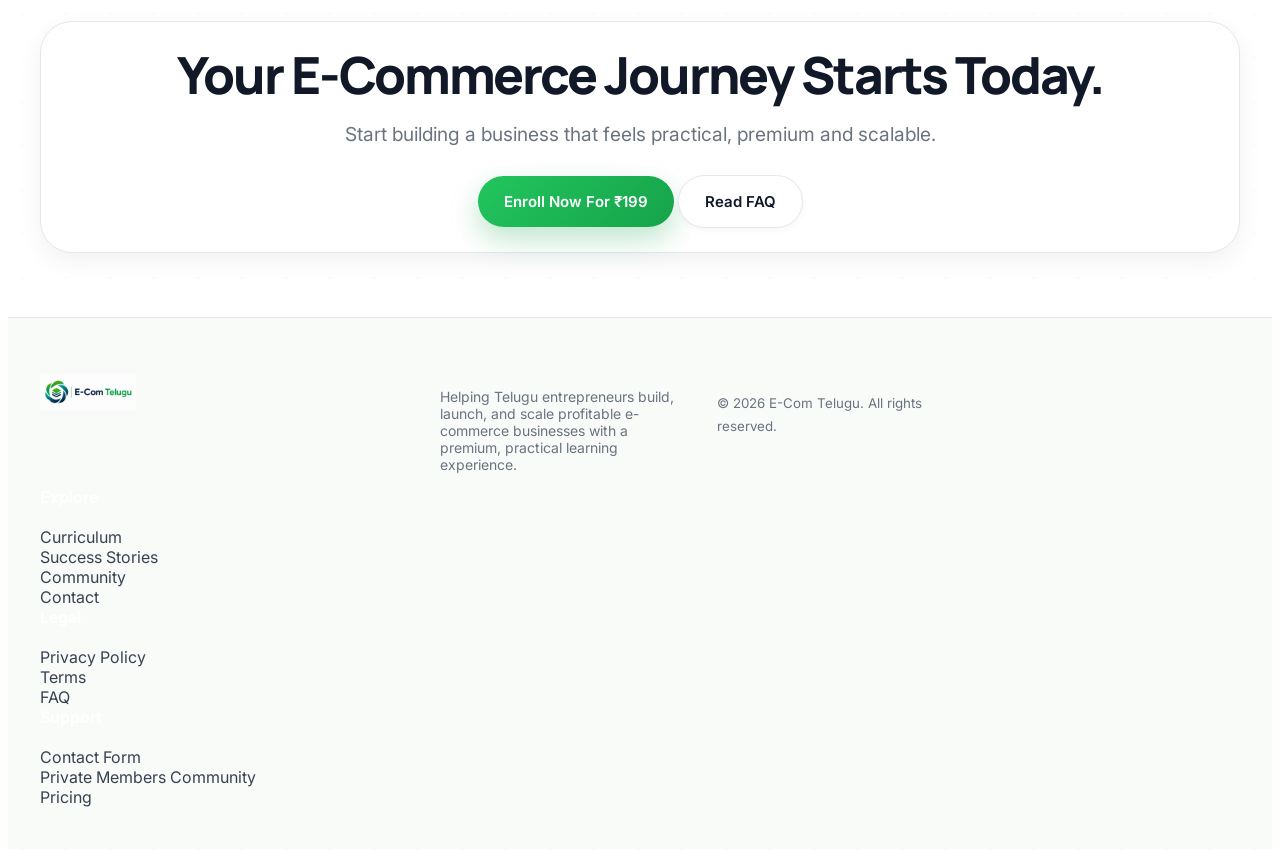
==== commit 6ca62757: "Wire enrollment form to real Razorpay payment flow Replace the placeholder "Razorpay Hook" alert wit" ====
--- a/index.html
+++ b/index.html
@@ -21,13 +21,11 @@
       <div class="container">
         <nav class="nav" aria-label="Primary">
           <a class="brand" href="index.html">
-            <a href="index.html" class="brand">
-    <img
-        src="assets/logo-navbar.png"
-        alt="E-Com Telugu"
-        class="site-logo"
-    >
-</a>
+            <img
+                src="assets/logo-navbar.png"
+                alt="E-Com Telugu"
+                class="site-logo"
+            >
           </a>
           <div class="nav-links">
             <a href="curriculum.html" class="">Curriculum</a>
--- a/styles.css
+++ b/styles.css
@@ -1,900 +1,1196 @@
-
-:root {
-  --bg: #050816;
-  --bg-2: #0B1220;
-  --card: #0F172A;
-  --card-2: #111827;
-  --green: #2563EB;
-  --green-2: #14B8A6;
-  --navy: #0B1220;540
+/* ==================================================================
+   E-COM TELUGU — DESIGN SYSTEM
+   Premium SaaS aesthetic (Stripe / Linear / Shopify / Framer / Vercel)
+   ================================================================== */
+
+
+/* ==================================================================
+   1. VARIABLES
+   ================================================================== */
+:root{
+
+  /* Brand */
+  --primary:#22C55E;
+  --primary-dark:#16A34A;
+  --primary-light:#DCFCE7;
+  --secondary:#14B8A6;
+  --accent:#2563EB;
+  --accent-light:#DBEAFE;
+
+  /* Aliases used by chart/progress elements */
+  --green: var(--primary);
+  --green-2: var(--primary-dark);
+
+  /* Backgrounds */
+  --bg:#FFFFFF;
+  --bg-soft:#F8FBF8;
+  --bg-alt:#F8FBF8;
+  --surface:#FFFFFF;
+  --surface-2:#F8FAFC;
+
+  /* Cards */
+  --card:#FFFFFF;
+  --card-hover:#FFFFFF;
+
+  /* Text */
   --text:#111827;
+  --text-light:#374151;
   --muted:#6B7280;
-  --border: rgba(255,255,255,0.08);
-  --shadow: 0 24px 60px rgba(0, 0, 0, 0.35);
-  --shadow-soft: 0 12px 30px rgba(0, 0, 0, 0.22);
-  --radius-xl: 28px;
-  --radius-lg: 22px;
-  --radius-md: 16px;
-  --radius-sm: 12px;
-  --max: 1200px;
-  --transition: 240ms cubic-bezier(.2,.8,.2,1);
-}
-
-* { box-sizing: border-box; }
-html { scroll-behavior: smooth; }
+  --muted-light:#9CA3AF;
+  --text-on-dark:#F8FAFC;
+  --muted-on-dark:#94A3B8;
+
+  /* Borders */
+  --border:#E5E7EB;
+  --border-soft:#EEF2F7;
+
+  /* Shadows (one system, used everywhere) */
+  --shadow-xs:0 2px 6px rgba(15,23,42,.04);
+  --shadow-sm:0 8px 24px rgba(15,23,42,.06);
+  --shadow:0 15px 45px rgba(15,23,42,.08);
+  --shadow-lg:0 30px 80px rgba(15,23,42,.12);
+  --shadow-soft: var(--shadow-sm);
+
+  /* Glows */
+  --glow-green:0 0 40px rgba(34,197,94,.14);
+  --glow-blue:0 0 40px rgba(37,99,235,.12);
+
+  /* Radius (one system) */
+  --radius-xl:32px;
+  --radius-lg:24px;
+  --radius-md:18px;
+  --radius-sm:14px;
+  --radius-pill:999px;
+
+  /* Layout */
+  --max:1200px;
+
+  /* Motion (one system) */
+  --transition:240ms cubic-bezier(.2,.8,.2,1);
+  --transition-slow:420ms cubic-bezier(.2,.8,.2,1);
+}
+
+
+/* ==================================================================
+   2. RESET
+   ================================================================== */
+*{ box-sizing:border-box; }
+html{ scroll-behavior:smooth; }
+
 body{
-
-background-color:#FAF8F2;
-
-background-image:
-
-radial-gradient(
-rgba(0,0,0,.08) 1px,
-transparent 1px
-);
-
-background-size:48px 48px;
-
-color:var(--text);
-
-font-family:'Inter',sans-serif;
-
-}
-img { max-width: 100%; display: block; }
-a { color: inherit; text-decoration: none; }
-button, input, textarea, select { font: inherit; }
-::selection { background: rgba(42, 174, 103, 0.35); }
-
-.container {
-  width: min(var(--max), calc(100% - 32px));
-  margin: 0 auto;
-}
-
-.topbar {
-  background: linear-gradient(90deg, rgba(42,174,103,0.22), rgba(31,122,69,0.18));
-  border-bottom: 1px solid rgba(255,255,255,0.05);
+  background:var(--bg);
+  color:var(--text);
+  font-family:'Inter',sans-serif;
+  -webkit-font-smoothing:antialiased;
+  -moz-osx-font-smoothing:grayscale;
+  overflow-x:hidden;
+  background-image:radial-gradient(rgba(34,197,94,.05) 1px, transparent 1px);
+  background-size:44px 44px;
+}
+
+img{ max-width:100%; display:block; }
+a{ color:inherit; text-decoration:none; }
+button, input, textarea, select{ font:inherit; }
+
+::selection{
+  background:#BBF7D0;
   color:#111827;
-  font-size: 14px;
-}
-.topbar .container {
-  min-height: 44px;
-  display: flex;
-  align-items: center;
-  justify-content: center;
-  gap: 10px;
-  text-align: center;
-  padding: 8px 0;
-}
-
-.nav-wrap {
-  position: sticky;
-  top: 0;
-  z-index: 50;
-  backdrop-filter: blur(18px);
-  background: rgba(7, 30, 22, 0.75);
-  border-bottom: 1px solid rgba(255,255,255,0.06);
-}
-.nav {
-  display: flex;
-  align-items: center;
-  justify-content: space-between;
-  min-height: 76px;
-  gap: 18px;
-}
-.brand {
-  display: flex;
-  align-items: center;
-  gap: 14px;
-  min-width: 0;
-}
-.brand-mark {
-  width: 44px;
-  height: 44px;
-  border-radius: 14px;
+}
+
+
+/* ==================================================================
+   3. LAYOUT
+   ================================================================== */
+.container{
+  width:min(var(--max), calc(100% - 32px));
+  margin:0 auto;
+}
+
+.section{ padding:96px 0; }
+.section-tight{ padding:64px 0; }
+.section-header{
+  max-width:760px;
+  margin-bottom:32px;
+}
+
+.grid{ display:grid; gap:18px; }
+.grid-2{ grid-template-columns:repeat(2, minmax(0, 1fr)); }
+.grid-3{ grid-template-columns:repeat(3, minmax(0, 1fr)); }
+.grid-4{ grid-template-columns:repeat(4, minmax(0, 1fr)); }
+
+.split{
+  display:grid;
+  grid-template-columns:1fr 1fr;
+  gap:24px;
+  align-items:start;
+}
+
+
+/* ==================================================================
+   4. TYPOGRAPHY
+   ================================================================== */
+.h1, h1, .h2, h2, .h3, h3{
+  font-family:Manrope, Inter, sans-serif;
+  letter-spacing:-.04em;
+  font-weight:800;
+  color:var(--text);
+  margin:0;
+}
+
+h1, .h1{
+  font-size:clamp(3rem, 6vw, 5rem);
+  line-height:1.04;
+  max-width:12ch;
+}
+
+h2, .h2{
+  font-size:clamp(2.2rem, 4vw, 3.4rem);
+  line-height:1.1;
+}
+
+h3, .h3{
+  font-size:1.45rem;
+  line-height:1.3;
+  font-weight:700;
+}
+
+.lead{
+  font-size:1.2rem;
+  line-height:1.8;
+  color:var(--muted);
+  max-width:65ch;
+}
+
+.small-muted{ color:var(--muted); font-size:14px; }
+
+.kicker{
+  display:inline-flex;
+  align-items:center;
+  gap:10px;
+  padding:8px 14px;
+  border:1px solid rgba(34,197,94,.22);
+  background:var(--primary-light);
+  color:var(--primary-dark);
+  border-radius:var(--radius-pill);
+  font-size:13px;
+  font-weight:600;
+  margin-bottom:18px;
+}
+
+.pill{
+  display:inline-flex;
+  align-items:center;
+  gap:8px;
+  padding:10px 14px;
+  background:var(--bg-soft);
+  color:var(--text);
+  border:1px solid var(--border);
+  border-radius:var(--radius-pill);
+  font-size:13px;
+  font-weight:600;
+}
+
+.tag{
+  display:inline-flex;
+  padding:6px 12px;
+  border-radius:var(--radius-pill);
+  background:var(--primary-light);
+  color:var(--primary-dark);
+  font-size:12px;
+  font-weight:600;
+  border:1px solid rgba(34,197,94,.18);
+}
+
+
+/* ==================================================================
+   5. BUTTONS
+   ================================================================== */
+.btn{
+  display:inline-flex;
+  align-items:center;
+  justify-content:center;
+  gap:10px;
+  border:1px solid transparent;
+  border-radius:var(--radius-pill);
+  padding:16px 26px;
+  font-weight:600;
+  font-size:15px;
+  transition:transform var(--transition), box-shadow var(--transition), background var(--transition), border-color var(--transition), opacity var(--transition);
+  cursor:pointer;
+  white-space:nowrap;
+}
+.btn:hover{ transform:translateY(-2px); }
+
+.btn-primary{
+  background:linear-gradient(135deg, var(--primary), var(--primary-dark));
+  color:#FFFFFF;
+  border:none;
+  box-shadow:0 12px 28px rgba(22,163,74,.28);
+}
+.btn-primary:hover{
+  box-shadow:0 18px 40px rgba(22,163,74,.38);
+}
+
+.btn-secondary{
+  background:#FFFFFF;
+  color:var(--text);
+  border:1px solid var(--border);
+  box-shadow:var(--shadow-xs);
+}
+.btn-secondary:hover{
+  border-color:rgba(34,197,94,.35);
+  background:var(--bg-soft);
+}
+
+
+/* ==================================================================
+   6. CARDS (single shared card language)
+   ================================================================== */
+.card{
+  background:var(--card);
+  border:1px solid var(--border);
+  border-radius:var(--radius-xl);
+  box-shadow:var(--shadow-soft);
+}
+.card.pad{ padding:24px; }
+.card.glow{
+  box-shadow:var(--shadow), var(--glow-green);
+}
+
+/* Generic light "soft" card used across sections that previously had
+   dark rgba(255,255,255,.03) surfaces */
+.icon-card,
+.stat,
+.timer .box,
+.roadmap-step,
+.acc-item,
+.product-card,
+.mini-card,
+.visual-card{
+  background:#FFFFFF;
+  border:1px solid var(--border);
+  box-shadow:var(--shadow-xs);
+  transition:transform var(--transition), border-color var(--transition), box-shadow var(--transition), background var(--transition);
+}
+
+
+/* ==================================================================
+   7. NAVIGATION
+   ================================================================== */
+.topbar{
+  background:linear-gradient(90deg, #F8FFF9 0%, #F3FBF5 50%, #F8FFF9 100%);
+  border-bottom:1px solid var(--border);
+  color:var(--primary-dark);
+  font-weight:600;
+  font-size:14px;
+  letter-spacing:.2px;
+}
+.topbar .container{
+  min-height:44px;
+  display:flex;
+  align-items:center;
+  justify-content:center;
+  gap:10px;
+  text-align:center;
+  padding:8px 0;
+}
+
+.nav-wrap{
+  position:sticky;
+  top:0;
+  z-index:999;
+  background:rgba(255,255,255,.72);
+  backdrop-filter:blur(24px);
+  -webkit-backdrop-filter:blur(24px);
+  border-bottom:1px solid rgba(229,231,235,.8);
+  box-shadow:0 6px 30px rgba(15,23,42,.04);
+  transition:background var(--transition-slow), box-shadow var(--transition-slow);
+}
+.nav-wrap.scrolled{
+  background:rgba(255,255,255,.92);
+  backdrop-filter:blur(28px);
+  box-shadow:0 12px 40px rgba(15,23,42,.08);
+}
+
+.nav{
+  display:flex;
+  align-items:center;
+  justify-content:space-between;
+  min-height:80px;
+  gap:18px;
+}
+
+.brand{
+  display:flex;
+  align-items:center;
+  gap:14px;
+  min-width:0;
+}
+.brand-mark{
+  width:44px; height:44px;
+  border-radius:14px;
   background:
-    radial-gradient(circle at 30% 30%, rgba(255,255,255,.15), transparent 35%),
-    linear-gradient(135deg, #14B8A6, #2563EB 65%, #0B1220 160%);
-  box-shadow: 0 10px 30px rgba(31,122,69,.35);
-  display: grid;
-  place-items: center;
-  position: relative;
-  overflow: hidden;
+    radial-gradient(circle at 30% 30%, rgba(255,255,255,.35), transparent 35%),
+    linear-gradient(135deg, var(--secondary), var(--accent) 65%, var(--primary-dark) 160%);
+  box-shadow:0 10px 26px rgba(20,184,166,.28);
+  display:grid;
+  place-items:center;
+  position:relative;
+  overflow:hidden;
 }
 .brand-mark::before,
-.brand-mark::after {
-  content: "";
-  position: absolute;
-  border-radius: 999px;
-  border: 1px solid rgba(255,255,255,.28);
-}
-.brand-mark::before { width: 22px; height: 22px; }
-.brand-mark::after { width: 11px; height: 11px; background: rgba(255,255,255,.8); }
-.brand-text { min-width: 0; }
-.brand-text strong {
-  font-family: Manrope, Inter, system-ui, sans-serif;
-  display: block;
-  letter-spacing: .2px;
-  font-size: 18px;
-  line-height: 1.1;
-}
-.brand-text span {
-  color: var(--muted);
-  font-size: 13px;
-}
-.nav-links {
-  display: flex;
-  align-items: center;
-  gap: 24px;
-}
-.nav-links a {
-  color: var(--muted);
-  transition: color var(--transition), transform var(--transition);
-  font-size: 14px;
-  position: relative;
-}
-.nav-links a:hover, .nav-links a.active {
-  color: var(--text);
-}
-.nav-links a::after {
-  content: "";
-  position: absolute;
-  left: 0; bottom: -8px;
-  width: 100%;
-  height: 2px;
-  background: linear-gradient(90deg, transparent, var(--green-2), transparent);
-  transform: scaleX(0);
-  transform-origin: center;
-  transition: transform var(--transition);
-}
-.nav-links a:hover::after, .nav-links a.active::after { transform: scaleX(1); }
-
-.nav-actions { display: flex; align-items: center; gap: 12px; }
-.btn {
-  display: inline-flex;
-  align-items: center;
-  justify-content: center;
-  gap: 10px;
-  border: 1px solid transparent;
-  border-radius: 999px;
-  padding: 14px 20px;
-  font-weight: 600;
-  transition: transform var(--transition), box-shadow var(--transition), background var(--transition), border-color var(--transition), opacity var(--transition);
-  cursor: pointer;
-  white-space: nowrap;
-}
-.btn:hover { transform: translateY(-1px); }
-.btn-primary {
-  background: linear-gradient(135deg, var(--green-2), var(--green));
-  color: white;
-  box-shadow: 0 12px 28px rgba(31,122,69,.28);
-}
-.btn-primary:hover {
-  box-shadow: 0 18px 34px rgba(31,122,69,.40);
-}
-.btn-secondary {
-  background: rgba(255,255,255,0.03);
-  color: var(--text);
-  border-color: rgba(255,255,255,0.08);
-}
-.btn-secondary:hover {
-  border-color: rgba(42,174,103,0.4);
-  background: rgba(42,174,103,0.08);
-}
-
-.hamburger {
-  display: none;
-  width: 48px; height: 48px;
-  border: 1px solid rgba(255,255,255,0.08);
-  border-radius: 14px;
-  background: rgba(255,255,255,0.03);
-  color: var(--text);
-  align-items: center;
-  justify-content: center;
-}
-.hamburger span, .hamburger span::before, .hamburger span::after {
-  content: "";
-  width: 18px; height: 2px;
-  background: currentColor;
-  border-radius: 999px;
-  display: block;
-  position: relative;
-}
-.hamburger span::before { position: absolute; top: -6px; }
-.hamburger span::after { position: absolute; top: 6px; }
-
-.mobile-panel {
-  display: none;
-  padding: 0 0 18px;
-}
-.mobile-panel.open { display: block; }
-.mobile-panel .stack {
-  display: grid;
-  gap: 12px;
-  padding: 16px 0 0;
-}
-.mobile-panel a, .mobile-panel .btn {
-  width: 100%;
-}
-
-.section {
-  padding: 86px 0;
-}
-.section-tight { padding: 64px 0; }
-.section-header {
-  max-width: 760px;
-  margin-bottom: 28px;
-}
-.kicker {
-  display: inline-flex;
-  align-items: center;
-  gap: 10px;
-  padding: 8px 14px;
-  border: 1px solid rgba(42,174,103,0.22);
-  background: rgba(42,174,103,0.08);
-  color:#111827;
-  border-radius: 999px;
-  font-size: 13px;
-  margin-bottom: 18px;
-}
-.h1, h1, .h2, h2, .h3, h3 {
-  font-family: Manrope, Inter, system-ui, sans-serif;
-  letter-spacing: -.03em;
-  margin: 0;
-}
-h1, .h1 {
-  font-size: clamp(2.4rem,5vw,4.3rem);
-   line-height:1.05;
-}
-h2, .h2 {
-  font-size:clamp(1.8rem,3vw,2.8rem);
+.brand-mark::after{
+  content:"";
+  position:absolute;
+  border-radius:999px;
+  border:1px solid rgba(255,255,255,.5);
+}
+.brand-mark::before{ width:22px; height:22px; }
+.brand-mark::after{ width:11px; height:11px; background:rgba(255,255,255,.9); }
+
+.brand-text{ min-width:0; }
+.brand-text strong{
+  font-family:Manrope, Inter, system-ui, sans-serif;
+  display:block;
+  letter-spacing:.2px;
+  font-size:18px;
   line-height:1.1;
-}
-h3, .h3 {
-  font-size: 1.25rem;
-  line-height: 1.2;
-}
-.lead {
-  font-size: 1.08rem;
-  color: var(--muted);
-  max-width: 64ch;
-}
-.grid {
-  display: grid;
-  gap: 18px;
-}
-.grid-2 { grid-template-columns: repeat(2, minmax(0, 1fr)); }
-.grid-3 { grid-template-columns: repeat(3, minmax(0, 1fr)); }
-.grid-4 { grid-template-columns: repeat(4, minmax(0, 1fr)); }
-
-.card {
-  background: linear-gradient(180deg, rgba(16,39,29,0.96), rgba(11,36,26,0.98));
-  border: 1px solid rgba(255,255,255,0.07);
-  border-color: rgba(30,74,51,0.9);
-  border-radius: var(--radius-xl);
-  box-shadow: var(--shadow-soft);
-}
-.card.pad { padding: 24px; }
-.card.glow {
-  box-shadow: 0 0 0 1px rgba(42,174,103,.15), 0 22px 60px rgba(0,0,0,.34);
-}
-
-.hero {
-  padding: 70px 0 40px;
-}
-.hero-wrap {
-  display: grid;
-  grid-template-columns: 1.05fr .95fr;
-  gap: 34px;
-  align-items: center;
-}
-.hero-copy .actions {
-  display: flex;
-  gap: 14px;
-  flex-wrap: wrap;
-  margin-top: 30px;
-}
-.hero-badges {
-  display: flex;
-  gap: 12px;
-  flex-wrap: wrap;
-  margin-top: 28px;
-}
-.pill{
-
-display:inline-flex;
-align-items:center;
-gap:8px;
-
-padding:10px 14px;
-
-background:#2563EB;
-
-color:#FFFFFF;
-
-border:none;
-
-border-radius:999px;
-
-font-size:13px;
-
-font-weight:600;
-
-}
-.hero-visual {
-  position: relative;
-  min-height: 620px;
-}
-.dashboard {
-  color:#FFFFFF;
-  position: relative;
-  height: 100%;
-  padding: 22px;
-  overflow: hidden;
-}
-.dashboard::before {
+  color:var(--text);
+}
+.brand-text span{
+  color:var(--muted);
+  font-size:13px;
+}
+
+.nav-links{
+  display:flex;
+  align-items:center;
+  gap:28px;
+}
+.nav-links a{
+  color:var(--text-light);
+  font-size:15px;
+  font-weight:600;
+  transition:color var(--transition);
+  position:relative;
+  padding:8px 4px;
+}
+.nav-links a:hover,
+.nav-links a.active{ color:var(--primary-dark); }
+.nav-links a::after{
+  content:"";
+  position:absolute;
+  left:0; bottom:-6px;
+  width:100%; height:3px;
+  border-radius:999px;
+  background:linear-gradient(90deg, var(--primary), var(--primary-dark));
+  transform:scaleX(0);
+  transform-origin:center;
+  transition:transform var(--transition);
+}
+.nav-links a:hover::after,
+.nav-links a.active::after{ transform:scaleX(1); }
+
+.nav-actions{ display:flex; align-items:center; gap:12px; }
+
+.hamburger{
+  display:none;
+  width:48px; height:48px;
+  border:1px solid var(--border);
+  border-radius:14px;
+  background:#FFFFFF;
+  color:var(--text);
+  align-items:center;
+  justify-content:center;
+}
+.hamburger span,
+.hamburger span::before,
+.hamburger span::after{
+  content:"";
+  width:18px; height:2px;
+  background:currentColor;
+  border-radius:999px;
+  display:block;
+  position:relative;
+}
+.hamburger span::before{ position:absolute; top:-6px; }
+.hamburger span::after{ position:absolute; top:6px; }
+
+.mobile-panel{ display:none; padding:0 0 18px; }
+.mobile-panel.open{ display:block; }
+.mobile-panel .stack{
+  display:grid;
+  gap:12px;
+  padding:16px 0 0;
+}
+.mobile-panel a,
+.mobile-panel .btn{ width:100%; }
+
+
+/* ==================================================================
+   8. HERO
+   ================================================================== */
+.hero{ padding:76px 0 40px; }
+.hero-wrap{
+  display:grid;
+  grid-template-columns:1.05fr .95fr;
+  gap:40px;
+  align-items:center;
+}
+.hero-copy .actions{
+  display:flex;
+  gap:14px;
+  flex-wrap:wrap;
+  margin-top:32px;
+}
+.hero-badges{
+  display:flex;
+  gap:12px;
+  flex-wrap:wrap;
+  margin-top:28px;
+}
+
+.hero-visual{
+  position:relative;
+  min-height:620px;
+}
+
+.dashboard{
+  position:relative;
+  height:100%;
+  padding:32px;
+  overflow:hidden;
+  color:var(--text);
+  background:linear-gradient(180deg, #FFFFFF 0%, var(--bg-soft) 100%);
+  border:1px solid var(--border);
+  border-radius:var(--radius-xl);
+  box-shadow:var(--shadow);
+}
+.dashboard::before{
   content:"";
   position:absolute;
   inset:-20%;
   background:
-    radial-gradient(circle at 20% 20%, rgba(42,174,103,.18), transparent 22%),
-    radial-gradient(circle at 80% 20%, rgba(8,26,47,.55), transparent 24%),
-    radial-gradient(circle at 70% 80%, rgba(31,122,69,.18), transparent 22%);
-  filter: blur(5px);
-}
-.dashboard > * { position: relative; z-index: 1; }
-.metric-row {
-  display: grid;
-  grid-template-columns: 1.15fr .85fr;
-  gap: 14px;
-  margin-bottom: 14px;
-}
-.mini-card, .visual-card {
-  background: rgba(7, 24, 18, 0.72);
-  border: 1px solid rgba(42,174,103,.18);
-  border-radius: 22px;
-  padding: 18px;
-  box-shadow: inset 0 1px 0 rgba(255,255,255,.02);
-}
-.mini-card strong {
-  display: block;
-  font-size: 30px;
-  line-height: 1;
-  margin-top: 8px;
-}
-.progress-bars {
-  display: grid;
-  gap: 10px;
-  margin-top: 18px;
-}
-.progress {
-  height: 10px;
-  border-radius: 999px;
-  background: rgba(255,255,255,.06);
-  overflow: hidden;
-}
-.progress span {
-  display: block;
-  height: 100%;
-  border-radius: inherit;
-  background: linear-gradient(90deg, var(--green), var(--green-2));
-}
-.sale-graph {
-  height: 180px;
-  border-radius: 22px;
+    radial-gradient(circle at 20% 20%, rgba(34,197,94,.14), transparent 22%),
+    radial-gradient(circle at 80% 20%, rgba(37,99,235,.10), transparent 24%),
+    radial-gradient(circle at 70% 80%, rgba(20,184,166,.12), transparent 22%);
+  filter:blur(6px);
+}
+.dashboard > *{ position:relative; z-index:1; }
+
+.metric-row{
+  display:grid;
+  grid-template-columns:1.15fr .85fr;
+  gap:14px;
+  margin-bottom:14px;
+}
+
+.mini-card, .visual-card{
+  padding:20px;
+  border-radius:var(--radius-lg);
+}
+.mini-card strong{
+  display:block;
+  font-size:30px;
+  line-height:1;
+  margin-top:8px;
+  color:var(--primary-dark);
+}
+
+.progress-bars{ display:grid; gap:10px; margin-top:18px; }
+.progress{
+  height:10px;
+  border-radius:999px;
+  background:var(--border-soft);
+  overflow:hidden;
+}
+.progress span{
+  display:block;
+  height:100%;
+  border-radius:inherit;
+  background:linear-gradient(90deg, var(--accent), var(--green));
+}
+
+.sale-graph{
+  height:180px;
+  border-radius:var(--radius-lg);
   background:
-    linear-gradient(180deg, rgba(42,174,103,.08), rgba(8,26,47,.08)),
-    repeating-linear-gradient(90deg, rgba(255,255,255,.05) 0 1px, transparent 1px 32px),
-    repeating-linear-gradient(0deg, rgba(255,255,255,.05) 0 1px, transparent 1px 32px);
-  position: relative;
-  overflow: hidden;
-}
-.sale-graph svg {
-  position:absolute; inset:0;
-  width: 100%; height: 100%;
-}
-.stat-stack {
-  display: grid;
-  gap: 14px;
-}
-.stat-row {
-  display: grid;
-  grid-template-columns: repeat(2, minmax(0, 1fr));
-  gap: 14px;
-}
-.stat {
-  padding: 18px;
-  border-radius: 20px;
-  background: rgba(255,255,255,0.03);
-  border: 1px solid rgba(255,255,255,0.06);
-}
-.stat span {
-  color: var(--muted);
-  font-size: 13px;
-}
-.stat strong {
+    linear-gradient(180deg, rgba(34,197,94,.05), transparent 60%),
+    repeating-linear-gradient(90deg, rgba(15,23,42,.04) 0 1px, transparent 1px 32px),
+    repeating-linear-gradient(0deg, rgba(15,23,42,.04) 0 1px, transparent 1px 32px);
+  position:relative;
+  overflow:hidden;
+}
+.sale-graph svg{ position:absolute; inset:0; width:100%; height:100%; }
+
+.stat-stack{ display:grid; gap:14px; }
+.stat-row{
+  display:grid;
+  grid-template-columns:repeat(2, minmax(0, 1fr));
+  gap:14px;
+}
+.stat{
+  padding:18px;
+  border-radius:var(--radius-lg);
+}
+.stat span{ color:var(--muted); font-size:13px; }
+.stat strong{
+  color:var(--text);
+  display:block;
+  font-size:24px;
+  margin-top:10px;
+}
+
+.product-cards{ display:grid; gap:12px; }
+.product-card{
+  display:flex;
+  gap:12px;
+  align-items:center;
+  padding:14px;
+  border-radius:var(--radius-md);
+}
+.product-thumb{
+  width:52px; height:52px;
+  border-radius:16px;
+  background:linear-gradient(135deg, var(--primary-light), var(--accent-light));
+  display:grid; place-items:center;
+  font-size:22px;
+}
+.product-card .meta{ color:var(--text); flex:1; }
+.product-card .meta small{ color:var(--muted); }
+
+
+/* ==================================================================
+   9. COMPONENTS
+   ================================================================== */
+
+/* Stat counters */
+.counter-row{
+  display:grid;
+  grid-template-columns:repeat(4, minmax(0, 1fr));
+  gap:16px;
+}
+.counter{ padding:22px; text-align:center; }
+.counter strong{
+  display:block;
+  font-size:clamp(2rem, 4vw, 3rem);
+  line-height:1;
+  color:var(--accent);
+}
+.counter span{
+  color:var(--muted);
+  font-size:14px;
+  margin-top:8px;
+  display:block;
+}
+
+/* Countdown timer */
+.timer{ display:flex; gap:12px; flex-wrap:wrap; }
+.timer .box{
+  min-width:100px;
+  padding:18px 16px;
+  border-radius:var(--radius-lg);
+  text-align:center;
+}
+.timer .box strong{
+  display:block;
+  font-size:2rem;
+  line-height:1;
+  color:var(--text);
+}
+.timer .box small{ color:var(--muted); }
+
+/* Roadmap */
+.roadmap{ position:relative; padding-top:24px; }
+.roadmap-track{
+  display:grid;
+  grid-template-columns:repeat(5, minmax(0, 1fr));
+  gap:22px;
+}
+.roadmap-step{
+  padding:38px 30px;
+  border-radius:var(--radius-xl);
+  position:relative;
+  display:flex;
+  flex-direction:column;
+  transition:transform var(--transition-slow), box-shadow var(--transition-slow), border-color var(--transition-slow);
+}
+.roadmap-step::before{
+  content:attr(data-step);
+  display:inline-flex;
+  width:40px; height:40px;
+  border-radius:999px;
+  align-items:center;
+  justify-content:center;
+  margin-bottom:26px;
+  background:var(--primary-light);
+  border:1px solid rgba(34,197,94,.22);
+  color:var(--primary-dark);
+  font-weight:700;
+  font-size:14px;
+  letter-spacing:-.01em;
+}
+.roadmap-step h3{
+  margin-bottom:12px;
+  letter-spacing:-.02em;
+}
+.roadmap-step p{
+  color:var(--muted);
+  margin:0;
+  line-height:1.75;
+}
+.roadmap-step:hover{
+  transform:translateY(-6px);
+  box-shadow:var(--shadow-lg);
+  border-color:rgba(34,197,94,.16);
+}
+
+/* Feature / icon cards */
+.icon-grid{
+  display:grid;
+  gap:18px;
+  grid-template-columns:repeat(4, minmax(0, 1fr));
+}
+.icon-card{
+  padding:24px;
+  border-radius:var(--radius-lg);
+  position:relative;
+  overflow:hidden;
+}
+.icon-card::before{
+  content:"";
+  position:absolute;
+  top:0; left:0; right:0;
+  height:3px;
+  background:var(--card-accent, transparent);
+  opacity:.6;
+}
+.icon-card:hover{
+  transform:translateY(-4px);
+  border-color:var(--card-accent, rgba(34,197,94,.3));
+  box-shadow:var(--shadow-sm);
+}
+.icon-badge{
+  width:52px; height:52px;
+  display:grid;
+  place-items:center;
+  border-radius:16px;
+  background:var(--card-accent-soft, var(--primary-light));
+  border:1px solid var(--border);
+  margin-bottom:14px;
+  font-size:22px;
+}
+
+/* Per-category accent — subtle tints only (icon bg / top hairline / hover border).
+   Order matches the 10 modules: Research, Supplier, Shopify, Amazon, Flipkart,
+   Fulfillment, Meta, Google, Scaling, Automation.
+   If the module grid markup ever changes order, re-map the nth-child indices below. */
+.icon-grid .icon-card:nth-child(1)  { --card-accent:#0EA5E9; --card-accent-soft:#E0F2FE; } /* Research – Sky */
+.icon-grid .icon-card:nth-child(2)  { --card-accent:#8B5CF6; --card-accent-soft:#EDE9FE; } /* Supplier – Lavender */
+.icon-grid .icon-card:nth-child(3)  { --card-accent:#14B8A6; --card-accent-soft:#F0FDFA; } /* Shopify – Mint */
+.icon-grid .icon-card:nth-child(4)  { --card-accent:#F59E0B; --card-accent-soft:#FEF3C7; } /* Amazon – Amber */
+.icon-grid .icon-card:nth-child(5)  { --card-accent:#6366F1; --card-accent-soft:#E0E7FF; } /* Flipkart – Indigo */
+.icon-grid .icon-card:nth-child(6)  { --card-accent:#F97316; --card-accent-soft:#FFEDD5; } /* Fulfillment – Orange */
+.icon-grid .icon-card:nth-child(7)  { --card-accent:#FB7185; --card-accent-soft:#FFE4E6; } /* Meta – Coral */
+.icon-grid .icon-card:nth-child(8)  { --card-accent:#06B6D4; --card-accent-soft:#CFFAFE; } /* Google – Cyan */
+.icon-grid .icon-card:nth-child(9)  { --card-accent:#A855F7; --card-accent-soft:#F3E8FF; } /* Scaling – Purple */
+.icon-grid .icon-card:nth-child(10) { --card-accent:#10B981; --card-accent-soft:#D1FAE5; } /* Automation – Emerald */
+
+/* Accordion (shared by Curriculum + FAQ; FAQ pastel rotation overrides below) */
+.accordion{ display:grid; gap:14px; }
+.acc-item{
+  border-radius:var(--radius-lg);
+  overflow:hidden;
+  transition:background var(--transition-slow), border-color var(--transition-slow), box-shadow var(--transition-slow), padding var(--transition-slow);
+}
+
+/* Default / Curriculum open state — soft mint wash */
+.acc-item.open{
+  background:linear-gradient(180deg, #F0FDFA 0%, #FFFFFF 65%);
+  border-color:rgba(20,184,166,.25);
+  box-shadow:var(--shadow-sm);
+}
+.acc-btn{
+  width:100%;
+  display:flex;
+  align-items:center;
+  justify-content:space-between;
+  gap:16px;
+  background:transparent;
+  color:var(--text);
+  border:0;
+  padding:24px 26px;
+  text-align:left;
+  cursor:pointer;
+}
+.acc-btn span{
+  color:var(--muted);
+  font-size:14px;
+  display:block;
+  margin-top:6px;
+  line-height:1.6;
+}
+.acc-item.open .acc-btn{ padding-bottom:18px; }
+.acc-icon{
+  width:32px; height:32px;
+  border-radius:999px;
+  display:grid; place-items:center;
+  background:var(--primary-light);
+  border:1px solid rgba(34,197,94,.25);
+  color:var(--primary-dark);
+  flex:0 0 auto;
+  transition:transform var(--transition-slow), background var(--transition-slow), border-color var(--transition-slow);
+}
+.acc-item.open .acc-icon{
+  transform:rotate(45deg);
+  background:rgba(20,184,166,.14);
+  border-color:rgba(20,184,166,.28);
+  color:#0F766E;
+}
+.acc-panel{
+  max-height:0;
+  overflow:hidden;
+  transition:max-height 420ms cubic-bezier(.22,.9,.32,1);
+}
+.acc-panel > div{
+  padding:0 26px 28px;
+  color:var(--text-light);
+  line-height:1.75;
+}
+
+/* Testimonials / story cards */
+.story-card{
+  display:grid;
+  gap:14px;
+  padding:24px;
+}
+.story-top{ display:flex; align-items:center; gap:14px; }
+.avatar{
+  width:56px; height:56px;
+  border-radius:18px;
+  background:linear-gradient(135deg, var(--primary), var(--accent));
   color:#FFFFFF;
-  display: block;
-  font-size: 24px;
-  margin-top: 10px;
-}
-.product-cards {
-  display: grid;
-  gap: 12px;
-}
-.product-card {
-  display: flex;
-  gap: 12px;
-  align-items: center;
-  padding: 14px;
-  border-radius: 18px;
-  background: rgba(255,255,255,.03);
-  border: 1px solid rgba(255,255,255,.06);
-}
-.product-thumb {
-  width: 52px; height: 52px;
-  border-radius: 16px;
-  background: linear-gradient(135deg, rgba(42,174,103,.28), rgba(8,26,47,.64));
-  display: grid; place-items: center;
-  font-size: 22px;
-}
-.product-card .meta {
-  color:#FFFFFF;
-  flex: 1;
-}
-.product-card .meta small {
-  color: var(--muted);
-}
-
-.split {
-  display: grid;
-  grid-template-columns: 1fr 1fr;
-  gap: 18px;
-  align-items: start;
-}
-.icon-grid {
-  display: grid;
-  gap: 18px;
-  grid-template-columns: repeat(4, minmax(0, 1fr));
-}
-.icon-card {
-  padding: 22px;
-  border-radius: 22px;
-  background: rgba(255,255,255,.03);
-  border: 1px solid rgba(255,255,255,.06);
-  transition: transform var(--transition), border-color var(--transition), background var(--transition);
-}
-.icon-card:hover {
-  transform: translateY(-4px);
-  border-color: rgba(42,174,103,.3);
-  background: rgba(42,174,103,.07);
-}
-.icon-badge {
-  width: 52px; height: 52px;
-  display: grid;
-  place-items: center;
-  border-radius: 16px;
-  background: linear-gradient(135deg, rgba(42,174,103,.18), rgba(8,26,47,.55));
-  border: 1px solid rgba(255,255,255,.06);
-  margin-bottom: 14px;
-  font-size: 22px;
-}
-
-.counter-row {
-  display: grid;
-  grid-template-columns: repeat(4, minmax(0, 1fr));
-  gap: 16px;
-}
-.counter {
-  padding: 22px;
-  text-align: center;
-}
-.counter strong {
-  display: block;
-  font-size: clamp(2rem, 4vw, 3rem);
-  line-height: 1;
-}
-.counter span {
-  color: var(--muted);
-  font-size: 14px;
-  margin-top: 8px;
-  display: block;
-}
-
-.timer {
-  display: flex;
-  gap: 12px;
-  flex-wrap: wrap;
-}
-.timer .box {
-  min-width: 100px;
-  padding: 18px 16px;
-  border-radius: 20px;
-  background: rgba(255,255,255,.03);
-  border: 1px solid rgba(255,255,255,.07);
-  text-align: center;
-}
-.timer .box strong {
-  display: block;
-  font-size: 2rem;
-  line-height: 1;
-}
-.timer .box small { color: var(--muted); }
-
-.roadmap {
-  position: relative;
-  padding-top: 18px;
-}
-.roadmap-track {
-  display: grid;
-  grid-template-columns: repeat(5, minmax(0, 1fr));
-  gap: 14px;
-}
-.roadmap-step {
-  padding: 20px;
-  border-radius: 22px;
-  background: linear-gradient(180deg, rgba(255,255,255,.04), rgba(255,255,255,.02));
-  border: 1px solid rgba(255,255,255,.06);
-  position: relative;
-}
-.roadmap-step::before {
-  content: attr(data-step);
-  display: inline-flex;
-  width: 34px; height: 34px;
-  border-radius: 999px;
-  align-items: center;
-  justify-content: center;
-  margin-bottom: 14px;
-  background: rgba(42,174,103,.15);
-  border: 1px solid rgba(42,174,103,.25);
-  color: #dff7e9;
-  font-weight: 700;
-}
-.roadmap-step p { color: var(--muted); margin: 8px 0 0; }
-
-.accordion {
-  display: grid;
-  gap: 12px;
-}
-.acc-item {
-  border-radius: 20px;
-  border: 1px solid rgba(255,255,255,.07);
-  background: rgba(255,255,255,.03);
-  overflow: hidden;
-}
-.acc-btn {
-  width: 100%;
-  display: flex;
-  align-items: center;
-  justify-content: space-between;
-  gap: 12px;
-  background: transparent;
-  color: var(--text);
-  border: 0;
-  padding: 20px;
-  text-align: left;
-  cursor: pointer;
-}
-.acc-btn span {
-  color: var(--muted);
-  font-size: 14px;
-  display: block;
-  margin-top: 4px;
-}
-.acc-icon {
-  width: 32px; height: 32px;
-  border-radius: 999px;
-  display: grid; place-items: center;
-  background: rgba(42,174,103,.12);
-  border: 1px solid rgba(42,174,103,.2);
-  flex: 0 0 auto;
-  transition: transform var(--transition);
-}
-.acc-item.open .acc-icon { transform: rotate(45deg); }
-.acc-panel {
-  max-height: 0;
-  overflow: hidden;
-  transition: max-height 320ms ease;
-}
-.acc-panel > div {
-  padding: 0 20px 20px;
-  color: var(--muted);
-}
-
-.story-card {
-  display: grid;
-  gap: 14px;
-  padding: 22px;
-}
-.story-top {
-  display: flex;
-  align-items: center;
-  gap: 14px;
-}
-.avatar {
-  width: 56px; height: 56px;
-  border-radius: 18px;
-  background: linear-gradient(135deg, rgba(42,174,103,.32), rgba(8,26,47,.56));
-  display: grid;
-  place-items: center;
-  font-weight: 800;
-}
-.story-card .quote {
-  font-size: 16px;
-  color: #edf7f0;
-}
-.story-card .role { color: var(--muted); font-size: 14px; }
-
-.showcase {
-  display: grid;
-  gap: 18px;
-  grid-template-columns: repeat(4, minmax(0, 1fr));
-}
-.showcase-card {
-  overflow: hidden;
-}
-.showcase-media {
-  height: 180px;
+  display:grid;
+  place-items:center;
+  font-weight:800;
+}
+.story-card .quote{ font-size:16px; color:var(--text); line-height:1.6; }
+.story-card .role{ color:var(--muted); font-size:14px; }
+
+/* Student showcase */
+.showcase{
+  display:grid;
+  gap:18px;
+  grid-template-columns:repeat(4, minmax(0, 1fr));
+}
+.showcase-card{
+  overflow:hidden;
+  border-radius:var(--radius-lg);
+  background:#FFFFFF;
+  border:1px solid var(--border);
+  box-shadow:var(--shadow-xs);
+}
+.showcase-media{
+  height:180px;
   background:
-    linear-gradient(180deg, rgba(42,174,103,.15), transparent 50%),
-    radial-gradient(circle at 20% 20%, rgba(255,255,255,.1), transparent 18%),
-    linear-gradient(135deg, rgba(8,26,47,.7), rgba(31,122,69,.2));
-  position: relative;
-}
-.showcase-media::after {
-  content: "";
-  position: absolute;
-  inset: 18px;
-  border-radius: 18px;
-  border: 1px solid rgba(255,255,255,.14);
-}
-.showcase-body {
-  padding: 18px;
-}
-.tag {
-  display: inline-flex;
-  padding: 6px 10px;
-  border-radius: 999px;
-  background: rgba(42,174,103,.12);
-  color: #d8f4e3;
-  font-size: 12px;
-  border: 1px solid rgba(42,174,103,.16);
-}
-.small-muted { color: var(--muted); font-size: 14px; }
-
-.pricing {
-  display: grid;
-  grid-template-columns: 1.05fr .95fr;
-  gap: 18px;
-  align-items: center;
-}
-.price-card {
-  padding: 30px;
-  position: relative;
-  overflow: hidden;
-}
-.price-badge {
-  position: absolute;
-  top: 18px; right: 18px;
-}
-.price {
-  display: flex;
-  align-items: flex-end;
-  gap: 14px;
-  flex-wrap: wrap;
-  margin-top: 10px;
-}
-.price .old {
-  color: #c2d0c9;
-  opacity: .75;
-  text-decoration: line-through;
-  font-size: 1.3rem;
-}
-.price .new {
-  font-size: clamp(3rem, 8vw, 4.4rem);
-  line-height: 1;
-  font-weight: 800;
-}
-.checklist {
-  display: grid;
-  gap: 12px;
-  margin: 22px 0 0;
-}
-.check {
-  display: flex;
-  align-items: flex-start;
-  gap: 10px;
-  color: #edf7f0;
-}
-.check::before {
-  content: "✓";
-  flex: 0 0 auto;
-  width: 22px; height: 22px;
-  display: grid; place-items: center;
-  border-radius: 999px;
-  background: rgba(42,174,103,.15);
-  color: #bdf4d2;
-  margin-top: 2px;
-}
-
-.faq-layout {
-  display: grid;
-  grid-template-columns: 1fr 420px;
-  gap: 18px;
-}
-.side-note {
-  position: sticky;
-  top: 112px;
-  align-self: start;
-}
-
-.form {
-  display: grid;
-  gap: 14px;
-}
-.field {
-  display: grid;
-  gap: 8px;
-}
-label { font-size: 14px; color: #dde8e2; }
-input, textarea, select {
-  width: 100%;
-  border-radius: 16px;
-  border: 1px solid rgba(255,255,255,.08);
-  background: rgba(255,255,255,.03);
-  color: var(--text);
-  padding: 14px 16px;
-  outline: none;
-  transition: border-color var(--transition), box-shadow var(--transition), background var(--transition);
-}
-input:focus, textarea:focus, select:focus {
-  border-color: rgba(42,174,103,.5);
-  box-shadow: 0 0 0 4px rgba(42,174,103,.08);
-  background: rgba(255,255,255,.04);
-}
-textarea { min-height: 160px; resize: vertical; }
-
-.footer {
-  padding: 28px 0 42px;
-  border-top: 1px solid rgba(255,255,255,.06);
-  color: var(--muted);
-}
-.footer-grid {
-  display: grid;
-  grid-template-columns: 1.2fr .8fr .8fr .8fr;
-  gap: 24px;
-}
-.footer a { color: #d4e3db; }
-.footer a:hover { color: #fff; }
-.footer small { display: block; margin-top: 18px; line-height: 1.7; }
-
-.whatsapp-float {
-  position: fixed;
-  right: 18px;
-  bottom: 18px;
-  width: 58px;
-  height: 58px;
-  border-radius: 18px;
-  background: linear-gradient(135deg, #14B8A6, #2563EB);
-  display: grid;
-  place-items: center;
-  box-shadow: 0 18px 36px rgba(31,122,69,.34);
-  z-index: 60;
-  border: 1px solid rgba(255,255,255,.08);
-}
-.whatsapp-float svg { width: 26px; height: 26px; fill: white; }
-
-.mobile-sticky-cta {
-  display: none;
-  position: fixed;
-  left: 12px;
-  right: 12px;
-  bottom: 12px;
-  z-index: 55;
-  padding: 12px;
-  background: rgba(7,30,22,.86);
-  backdrop-filter: blur(16px);
-  border: 1px solid rgba(255,255,255,.08);
-  border-radius: 22px;
-  box-shadow: var(--shadow);
-}
-.mobile-sticky-cta .row {
-  display: flex;
-  align-items: center;
-  justify-content: space-between;
-  gap: 12px;
-}
-.mobile-sticky-cta .text {
-  min-width: 0;
-}
-.mobile-sticky-cta strong {
-  display: block;
-  font-size: 15px;
-}
-.mobile-sticky-cta span {
-  color: var(--muted);
-  font-size: 13px;
-}
-
-.reveal {
-  opacity: 0;
-  transform: translateY(22px);
-  transition: opacity 700ms ease, transform 700ms ease;
-}
-.reveal.in-view {
-  opacity: 1;
-  transform: translateY(0);
-}
-
-.sticky-cta {
-  position: relative;
-}
-.sticky-cta.float {
-  animation: glowPulse 2.8s ease-in-out infinite;
-}
-@keyframes glowPulse {
-  0%, 100% { box-shadow: 0 12px 28px rgba(31,122,69,.26); }
-  50% { box-shadow: 0 18px 40px rgba(42,174,103,.42); }
-}
-
-@media (max-width: 1100px) {
-  .hero-wrap, .split, .pricing, .faq-layout, .footer-grid { grid-template-columns: 1fr; }
-  .icon-grid, .counter-row, .showcase, .roadmap-track { grid-template-columns: repeat(2, minmax(0, 1fr)); }
-  .hero-visual { min-height: 540px; }
-  .side-note { position: static; }
-}
-@media (max-width: 820px) {
-  .nav-links, .nav-actions { display: none; }
-  .hamburger { display: inline-flex; }
-  .section { padding: 70px 0; }
-  .grid-2, .grid-3, .grid-4, .stat-row, .metric-row, .icon-grid, .counter-row, .showcase, .roadmap-track { grid-template-columns: 1fr; }
-  .hero { padding-top: 40px; }
-  .hero-visual { min-height: 600px; }
-  .mobile-sticky-cta { display: block; }
-  .whatsapp-float { bottom: 84px; }
-}
-@media (max-width: 540px) {
-  .container { width: min(var(--max), calc(100% - 24px)); }
-  h1, .h1 { font-size: clamp(2.8rem, 15vw, 4rem); }
-  .btn { width: 100%; }
-  .hero-copy .actions { flex-direction: column; }
-  .hero-badges { flex-direction: column; }
-  .mini-card strong { font-size: 26px; }
-  .hero-visual { min-height: 560px; }
-  .dashboard { padding: 16px; }
-  .mobile-sticky-cta .row { flex-direction: column; align-items: stretch; }
-}
-
+    linear-gradient(180deg, rgba(34,197,94,.10), transparent 60%),
+    linear-gradient(135deg, var(--primary-light), var(--accent-light));
+  position:relative;
+}
+.showcase-media::after{
+  content:"";
+  position:absolute;
+  inset:16px;
+  border-radius:18px;
+  border:1px solid rgba(255,255,255,.6);
+}
+.showcase-body{ padding:18px; }
+
+/* Pricing */
+.pricing{
+  display:grid;
+  grid-template-columns:1.05fr .95fr;
+  gap:24px;
+  align-items:center;
+}
+.price-card{
+  padding:36px;
+  position:relative;
+  overflow:hidden;
+  border-radius:var(--radius-xl);
+  box-shadow:var(--shadow-lg), var(--glow-green);
+}
+.price-badge{ position:absolute; top:20px; right:20px; }
+.price{
+  display:flex;
+  align-items:flex-end;
+  gap:14px;
+  flex-wrap:wrap;
+  margin-top:10px;
+}
+.price .old{
+  color:var(--muted-light);
+  opacity:.8;
+  text-decoration:line-through;
+  font-size:1.3rem;
+}
+.price .new{
+  font-size:clamp(3rem, 8vw, 4.4rem);
+  line-height:1;
+  font-weight:800;
+  color:var(--primary-dark);
+}
+.checklist{ display:grid; gap:12px; margin:24px 0 0; }
+.check{
+  display:flex;
+  align-items:flex-start;
+  gap:10px;
+  color:var(--text);
+}
+.check::before{
+  content:"✓";
+  flex:0 0 auto;
+  width:22px; height:22px;
+  display:grid; place-items:center;
+  border-radius:999px;
+  background:var(--primary-light);
+  color:var(--primary-dark);
+  margin-top:2px;
+  font-size:13px;
+  font-weight:700;
+}
+
+/* FAQ */
+.faq-layout{
+  display:grid;
+  grid-template-columns:1fr 420px;
+  gap:24px;
+}
+.side-note{
+  position:sticky;
+  top:112px;
+  align-self:start;
+}
+
+/* Form */
+.form{ display:grid; gap:14px; }
+.field{ display:grid; gap:8px; }
+label{ font-size:14px; color:var(--text-light); font-weight:600; }
+input, textarea, select{
+  width:100%;
+  border-radius:var(--radius-md);
+  border:1px solid var(--border);
+  background:#FFFFFF;
+  color:var(--text);
+  padding:14px 16px;
+  outline:none;
+  transition:border-color var(--transition), box-shadow var(--transition), background var(--transition);
+}
+input:focus, textarea:focus, select:focus{
+  border-color:rgba(34,197,94,.5);
+  box-shadow:0 0 0 4px rgba(34,197,94,.10);
+  background:#FFFFFF;
+}
+textarea{ min-height:160px; resize:vertical; }
+
+
+/* ==================================================================
+   10. FOOTER
+   ================================================================== */
+.footer{
+  padding:56px 0 42px;
+  border-top:1px solid var(--border);
+  background:var(--bg-soft);
+  color:var(--muted);
+}
+.footer-grid{
+  display:grid;
+  grid-template-columns:1.2fr .8fr .8fr .8fr;
+  gap:32px;
+}
+.footer a{ color:var(--text-light); }
+.footer a:hover{ color:var(--primary-dark); }
+.footer small{ display:block; margin-top:18px; line-height:1.7; }
+.footer-logo{
+  height:36px;
+  width:auto;
+  display:block;
+  margin-bottom:16px;
+}
+
+
+/* ==================================================================
+   11. FLOATING ELEMENTS & ANIMATION
+   ================================================================== */
 .site-logo{
-    height:42px;
-    width:auto;
-    display:block;
-}
-
-@media(max-width:768px){
-
-.site-logo{
-    height:42px;
-}
-
-}
-.footer-logo{
-    height:36px;
-    width:auto;
-    display:block;
-    margin-bottom:16px;
-}
-
-/* Shopify × Stripe × Linear Theme Override */
-.topbar{background:linear-gradient(90deg,rgba(37,99,235,.18),rgba(20,184,166,.12));}
-.nav-wrap{background:rgba(5,8,22,.82)!important;}
-.btn-primary{background:linear-gradient(135deg,#2563EB,#3B82F6)!important;box-shadow:0 12px 32px rgba(37,99,235,.35)!important;}
-.btn-primary:hover{box-shadow:0 18px 42px rgba(37,99,235,.45)!important;}
-.counter strong,.price .new{color:#60A5FA;text-shadow:0 0 25px rgba(96,165,250,.25);}
-.dashboard::before{
-background:
-radial-gradient(circle at 20% 20%, rgba(37,99,235,.18), transparent 22%),
-radial-gradient(circle at 80% 20%, rgba(20,184,166,.14), transparent 24%),
-radial-gradient(circle at 70% 80%, rgba(59,130,246,.16), transparent 22%);
-}
-.whatsapp-float{background:linear-gradient(135deg,#2563EB,#14B8A6)!important;}
-.footer{background:#040714;}
+  height:42px;
+  width:auto;
+  display:block;
+}
+
+.whatsapp-float{
+  position:fixed;
+  right:18px;
+  bottom:18px;
+  width:58px;
+  height:58px;
+  border-radius:18px;
+  background:linear-gradient(135deg, var(--secondary), var(--accent));
+  display:grid;
+  place-items:center;
+  box-shadow:0 18px 36px rgba(37,99,235,.28);
+  z-index:60;
+  border:1px solid rgba(255,255,255,.4);
+}
+.whatsapp-float svg{ width:26px; height:26px; fill:#FFFFFF; }
+
+.mobile-sticky-cta{
+  display:none;
+  position:fixed;
+  left:12px;
+  right:12px;
+  bottom:12px;
+  z-index:55;
+  padding:12px;
+  background:rgba(255,255,255,.92);
+  backdrop-filter:blur(16px);
+  border:1px solid var(--border);
+  border-radius:22px;
+  box-shadow:var(--shadow-lg);
+}
+.mobile-sticky-cta .row{
+  display:flex;
+  align-items:center;
+  justify-content:space-between;
+  gap:12px;
+}
+.mobile-sticky-cta .text{ min-width:0; }
+.mobile-sticky-cta strong{ display:block; font-size:15px; color:var(--text); }
+.mobile-sticky-cta span{ color:var(--muted); font-size:13px; }
+
+.reveal{
+  opacity:0;
+  transform:translateY(22px);
+  transition:opacity 700ms ease, transform 700ms ease;
+}
+.reveal.in-view{
+  opacity:1;
+  transform:translateY(0);
+}
+
+.sticky-cta{ position:relative; }
+.sticky-cta.float{
+  animation:glowPulse 2.8s ease-in-out infinite;
+}
+@keyframes glowPulse{
+  0%, 100%{ box-shadow:0 12px 28px rgba(22,163,74,.22); }
+  50%{ box-shadow:0 18px 40px rgba(34,197,94,.32); }
+}
+
+
+/* ==================================================================
+   12. RESPONSIVE
+   ================================================================== */
+@media (max-width:1100px){
+  .hero-wrap, .split, .pricing, .faq-layout, .footer-grid{ grid-template-columns:1fr; }
+  .icon-grid, .counter-row, .showcase, .roadmap-track{ grid-template-columns:repeat(2, minmax(0, 1fr)); }
+  .hero-visual{ min-height:540px; }
+  .side-note{ position:static; }
+}
+
+@media (max-width:820px){
+  .nav-links, .nav-actions{ display:none; }
+  .hamburger{ display:inline-flex; }
+  .section{ padding:72px 0; }
+  .grid-2, .grid-3, .grid-4, .stat-row, .metric-row, .icon-grid, .counter-row, .showcase, .roadmap-track{ grid-template-columns:1fr; }
+  .hero{ padding-top:40px; }
+  .hero-visual{ min-height:600px; }
+  .mobile-sticky-cta{ display:block; }
+  .whatsapp-float{ bottom:84px; }
+}
+
+@media (max-width:768px){
+  .site-logo{ height:42px; }
+}
+
+/* ==================================================================
+   FAQ — rotating pastel accordion (overrides the default mint open
+   state above only inside .faq-layout, so Curriculum stays mint).
+   Saturation kept very low (~5-8%) per brand direction.
+   ================================================================== */
+.faq-layout .acc-item:nth-child(5n+1).open{
+  background:linear-gradient(180deg, #F0FDFA 0%, #FFFFFF 65%); /* Mint */
+  border-color:rgba(20,184,166,.24);
+}
+.faq-layout .acc-item:nth-child(5n+2).open{
+  background:linear-gradient(180deg, #F0F9FF 0%, #FFFFFF 65%); /* Sky */
+  border-color:rgba(14,165,233,.22);
+}
+.faq-layout .acc-item:nth-child(5n+3).open{
+  background:linear-gradient(180deg, #F5F3FF 0%, #FFFFFF 65%); /* Lavender */
+  border-color:rgba(139,92,246,.20);
+}
+.faq-layout .acc-item:nth-child(5n+4).open{
+  background:linear-gradient(180deg, #FFF7ED 0%, #FFFFFF 65%); /* Peach */
+  border-color:rgba(249,115,22,.18);
+}
+.faq-layout .acc-item:nth-child(5n).open{
+  background:linear-gradient(180deg, #ECFEFF 0%, #FFFFFF 65%); /* Cyan */
+  border-color:rgba(6,182,212,.20);
+}
+
+@media (max-width:540px){
+  .container{ width:min(var(--max), calc(100% - 24px)); }
+  h1, .h1{ font-size:clamp(2.8rem, 15vw, 4rem); }
+  .btn{ width:100%; }
+  .hero-copy .actions{ flex-direction:column; }
+  .hero-badges{ flex-direction:column; }
+  .mini-card strong{ font-size:26px; }
+  .hero-visual{ min-height:560px; }
+  .dashboard{ padding:16px; }
+  .mobile-sticky-cta .row{ flex-direction:column; align-items:stretch; }
+}
+
+
+/* ==================================================================
+   13. ENROLLMENT MODAL
+   ================================================================== */
+.enroll-overlay{
+  position:fixed;
+  inset:0;
+  background:rgba(15,23,42,.55);
+  backdrop-filter:blur(6px);
+  -webkit-backdrop-filter:blur(6px);
+  display:none;
+  align-items:center;
+  justify-content:center;
+  padding:20px;
+  z-index:1000;
+}
+.enroll-overlay.open{ display:flex; }
+
+.enroll-modal{
+  width:100%;
+  max-width:460px;
+  max-height:92vh;
+  overflow-y:auto;
+  padding:32px;
+  position:relative;
+  animation:enrollModalIn 320ms cubic-bezier(.2,.8,.2,1);
+}
+@keyframes enrollModalIn{
+  from{ opacity:0; transform:translateY(16px) scale(.98); }
+  to{ opacity:1; transform:translateY(0) scale(1); }
+}
+
+.enroll-close{
+  position:absolute;
+  top:18px; right:18px;
+  width:36px; height:36px;
+  border-radius:999px;
+  border:1px solid var(--border);
+  background:#FFFFFF;
+  color:var(--muted);
+  display:grid;
+  place-items:center;
+  cursor:pointer;
+  font-size:16px;
+  line-height:1;
+}
+.enroll-close:hover{ color:var(--text); border-color:rgba(34,197,94,.35); }
+
+.enroll-modal h3{ margin-bottom:6px; padding-right:30px; }
+.enroll-modal .lead{ font-size:15px; margin:0 0 20px; }
+
+.enroll-field-error{
+  color:#DC2626;
+  font-size:13px;
+}
+
+.enroll-banner{
+  display:none;
+  border-radius:var(--radius-md);
+  padding:12px 14px;
+  font-size:14px;
+  line-height:1.5;
+  margin-bottom:16px;
+  gap:8px;
+}
+.enroll-banner.show{ display:flex; align-items:flex-start; }
+.enroll-banner.error{
+  background:#FEF2F2;
+  color:#B91C1C;
+  border:1px solid #FECACA;
+}
+.enroll-banner.info{
+  background:var(--primary-light);
+  color:var(--primary-dark);
+  border:1px solid rgba(34,197,94,.25);
+}
+
+.enroll-submit{ width:100%; margin-top:6px; position:relative; }
+.enroll-submit[disabled]{ opacity:.75; cursor:not-allowed; }
+.enroll-spinner{
+  width:16px; height:16px;
+  border-radius:999px;
+  border:2px solid rgba(255,255,255,.4);
+  border-top-color:#FFFFFF;
+  animation:enrollSpin 700ms linear infinite;
+  display:none;
+}
+.enroll-submit.loading .enroll-spinner{ display:inline-block; }
+@keyframes enrollSpin{ to{ transform:rotate(360deg); } }
+
+.enroll-retry-actions{ display:grid; gap:10px; margin-top:6px; }
+.enroll-link-btn{
+  background:transparent;
+  border:none;
+  color:var(--muted);
+  font-size:13px;
+  font-weight:600;
+  cursor:pointer;
+  text-align:center;
+  padding:6px;
+}
+.enroll-link-btn:hover{ color:var(--primary-dark); }
+
+.enroll-secure-note{
+  text-align:center;
+  margin-top:16px;
+  font-size:12px;
+  color:var(--muted-light);
+}
+
+
+/* ==================================================================
+   14. SUCCESS PAGE
+   ================================================================== */
+.success-card{
+  max-width:640px;
+  margin:0 auto;
+  padding:56px 40px;
+  text-align:center;
+}
+.success-icon{
+  width:84px; height:84px;
+  margin:0 auto 24px;
+  border-radius:999px;
+  background:linear-gradient(135deg, var(--primary), var(--primary-dark));
+  display:grid;
+  place-items:center;
+  box-shadow:0 18px 40px rgba(22,163,74,.28);
+}
+.success-icon svg{ width:40px; height:40px; }
+.success-card h1{ max-width:none; font-size:clamp(2.2rem, 5vw, 3rem); }
+.success-card .lead{ margin:16px auto 0; max-width:52ch; }
+.success-order-ref{
+  margin:28px 0;
+  padding:16px 20px;
+  border-radius:var(--radius-md);
+  background:var(--bg-soft);
+  border:1px solid var(--border);
+  font-size:14px;
+  color:var(--muted);
+}
+.success-order-ref strong{ color:var(--text); font-family:'Manrope',monospace; }
+.success-card .actions{ justify-content:center; margin-top:8px; }
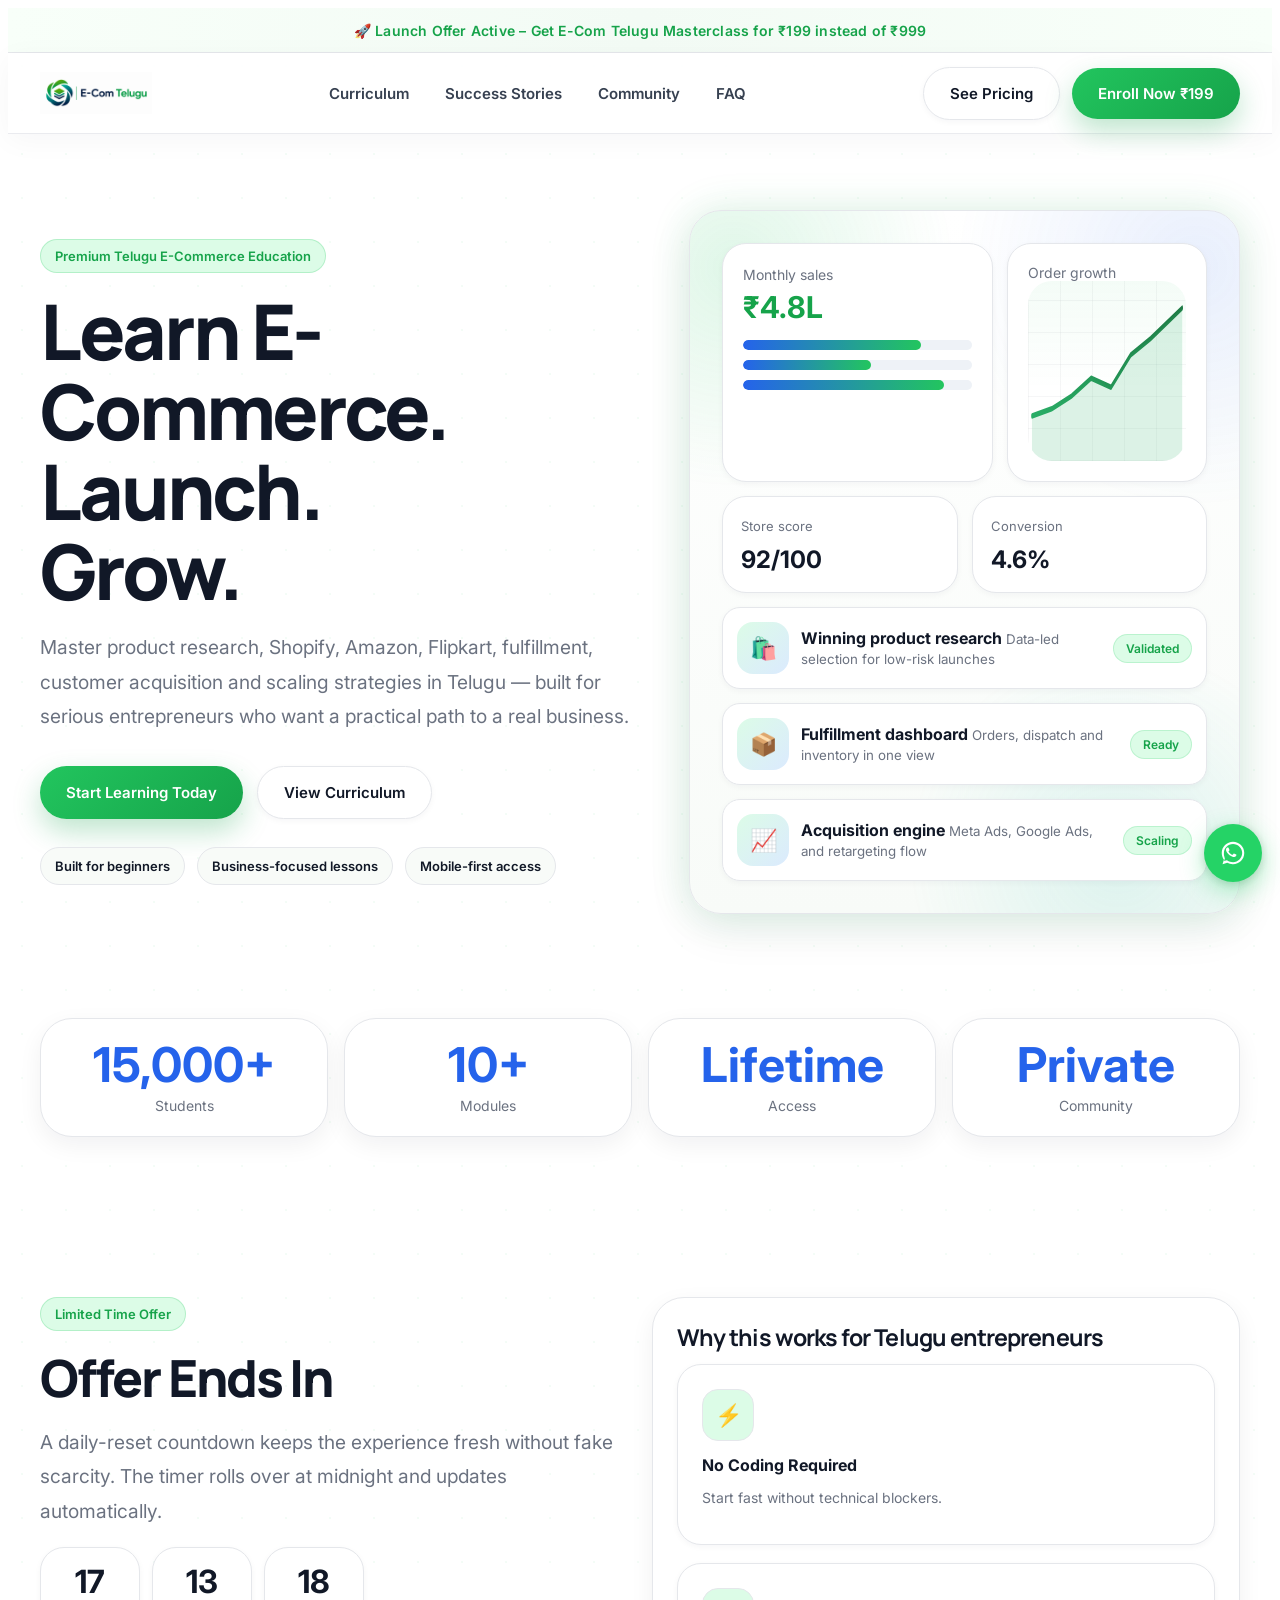
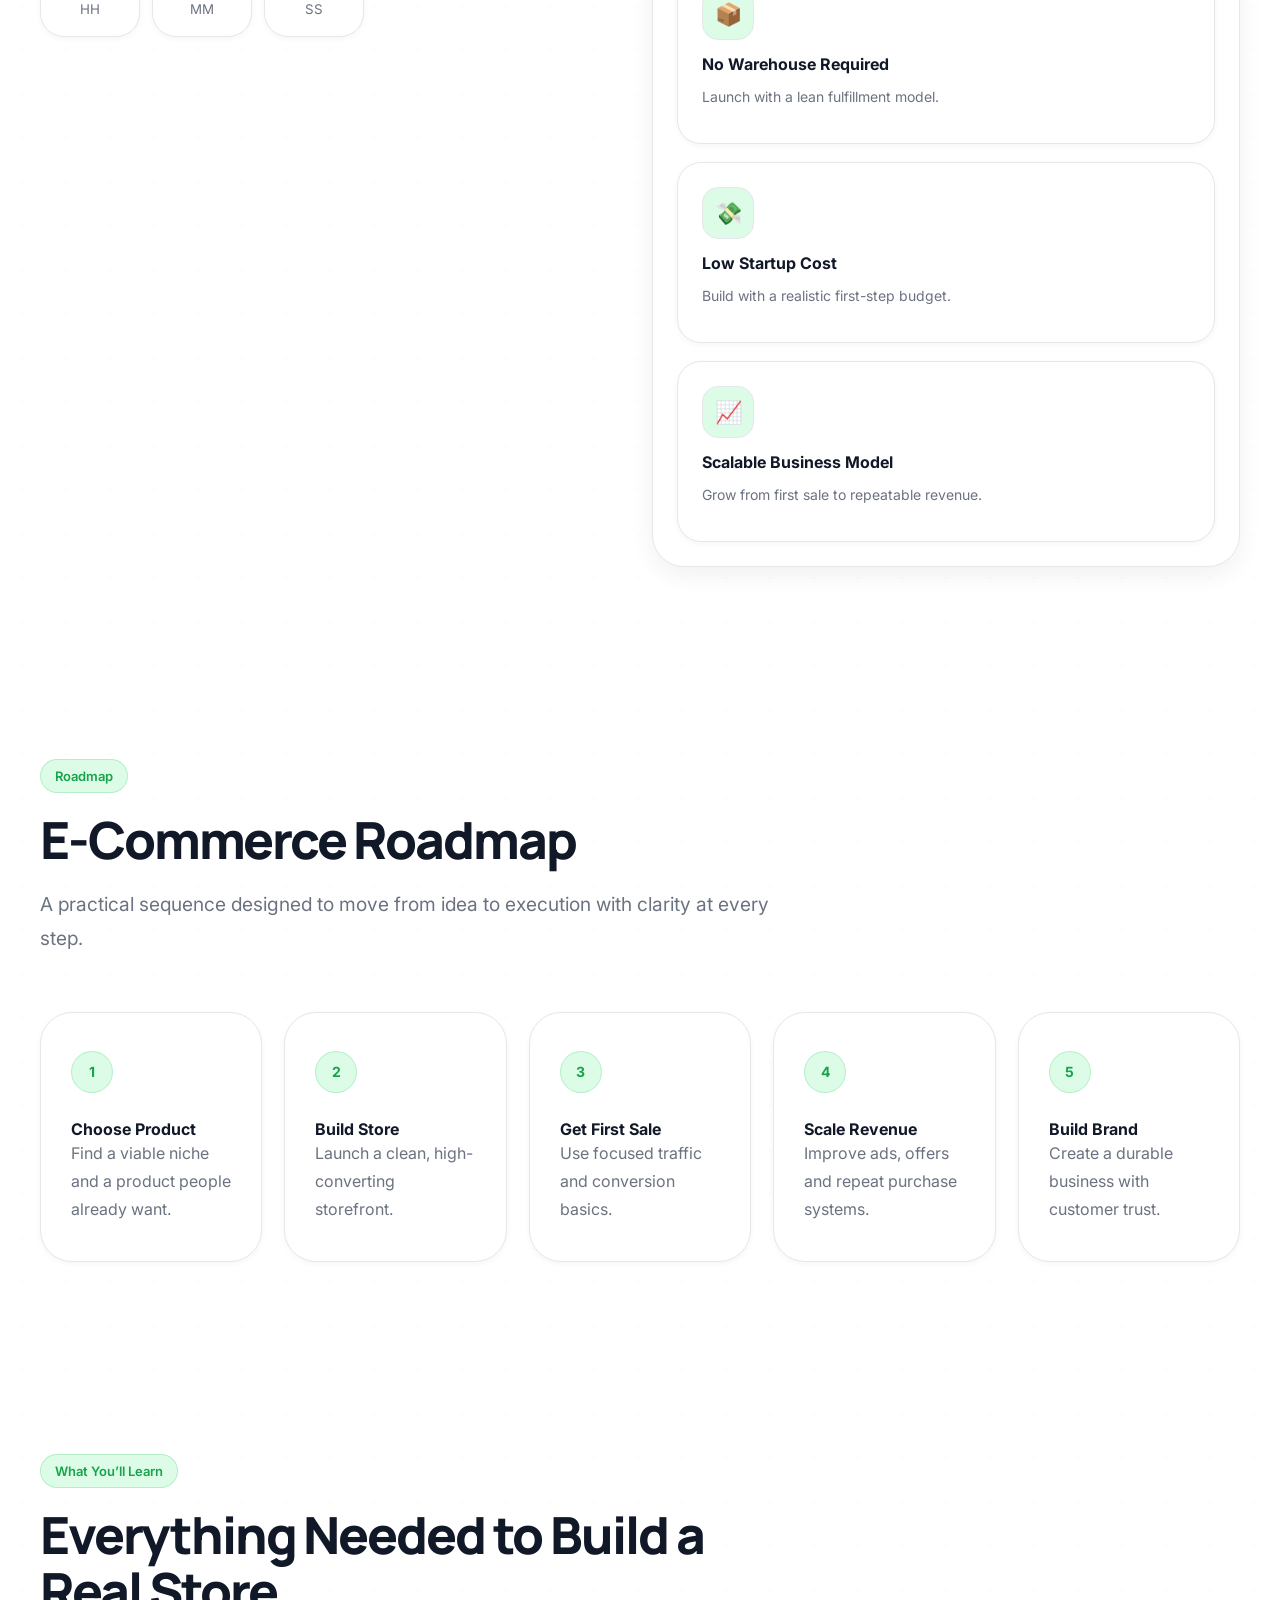
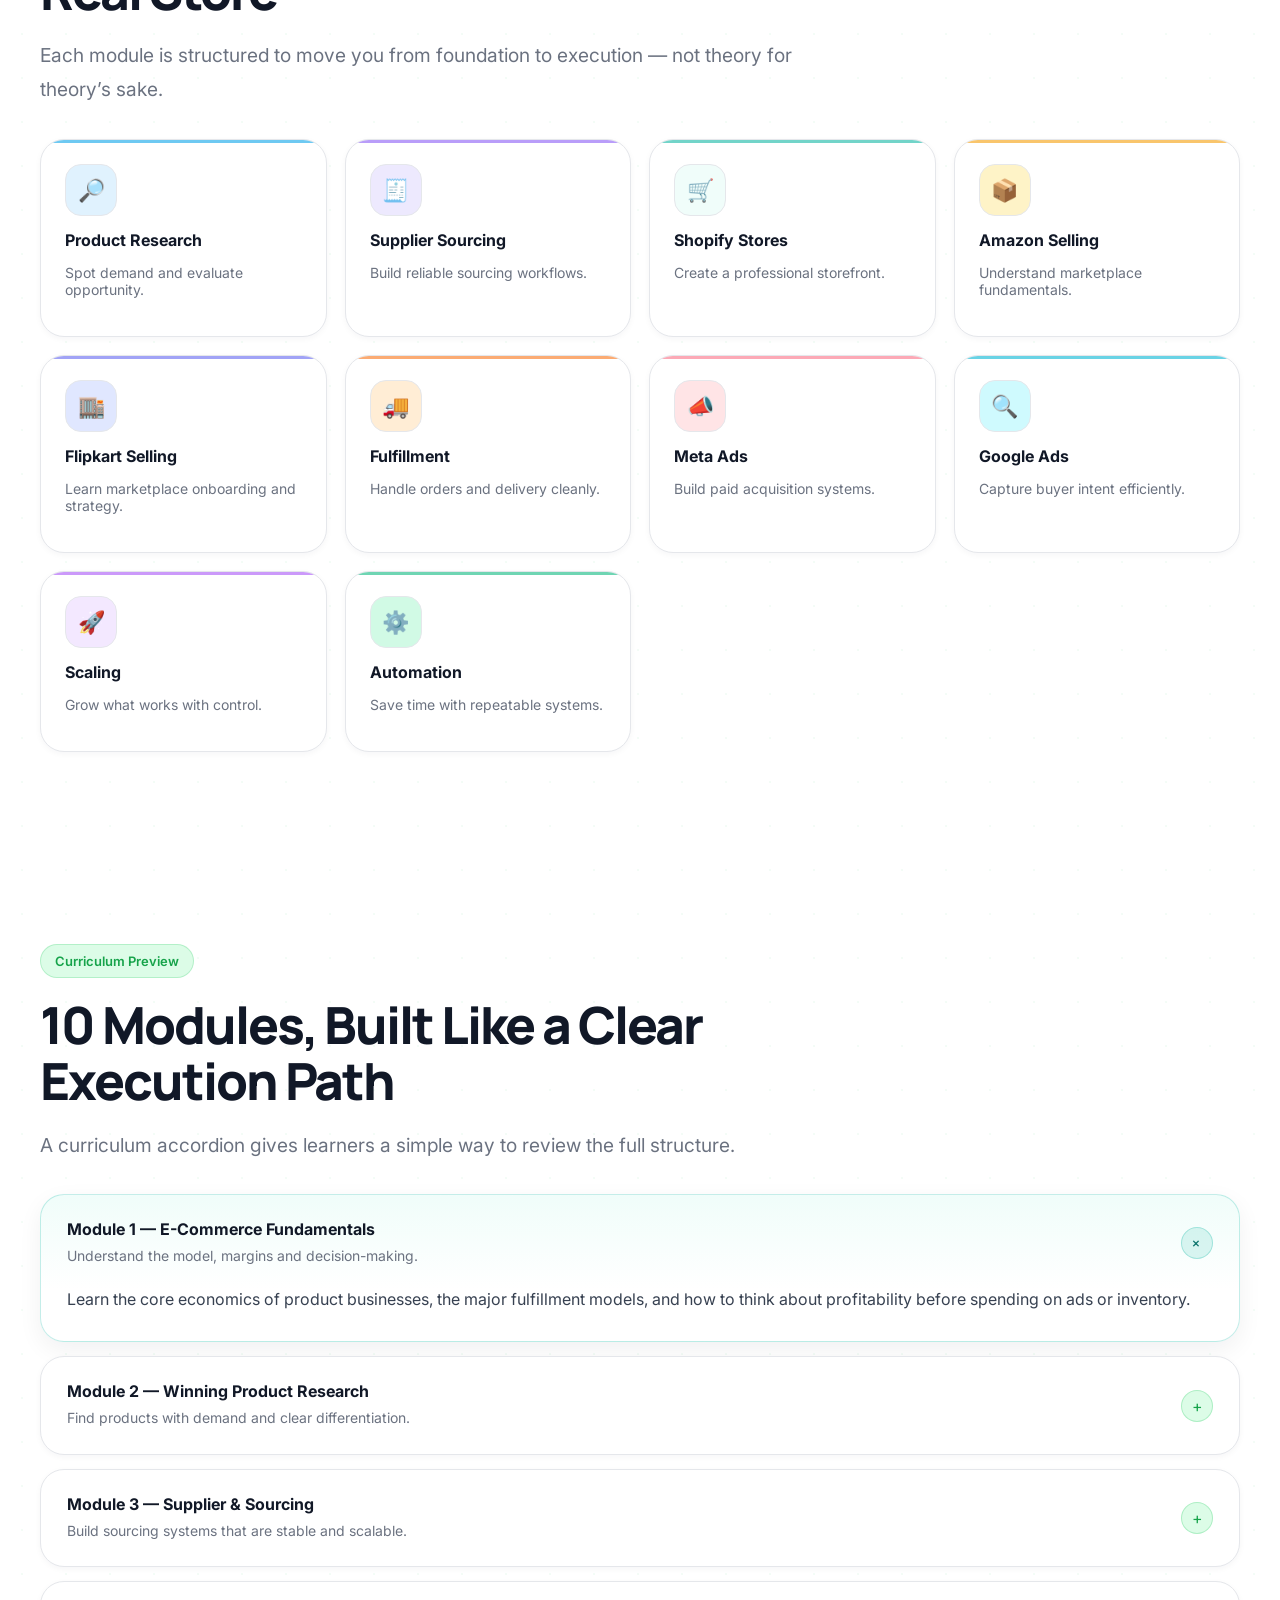
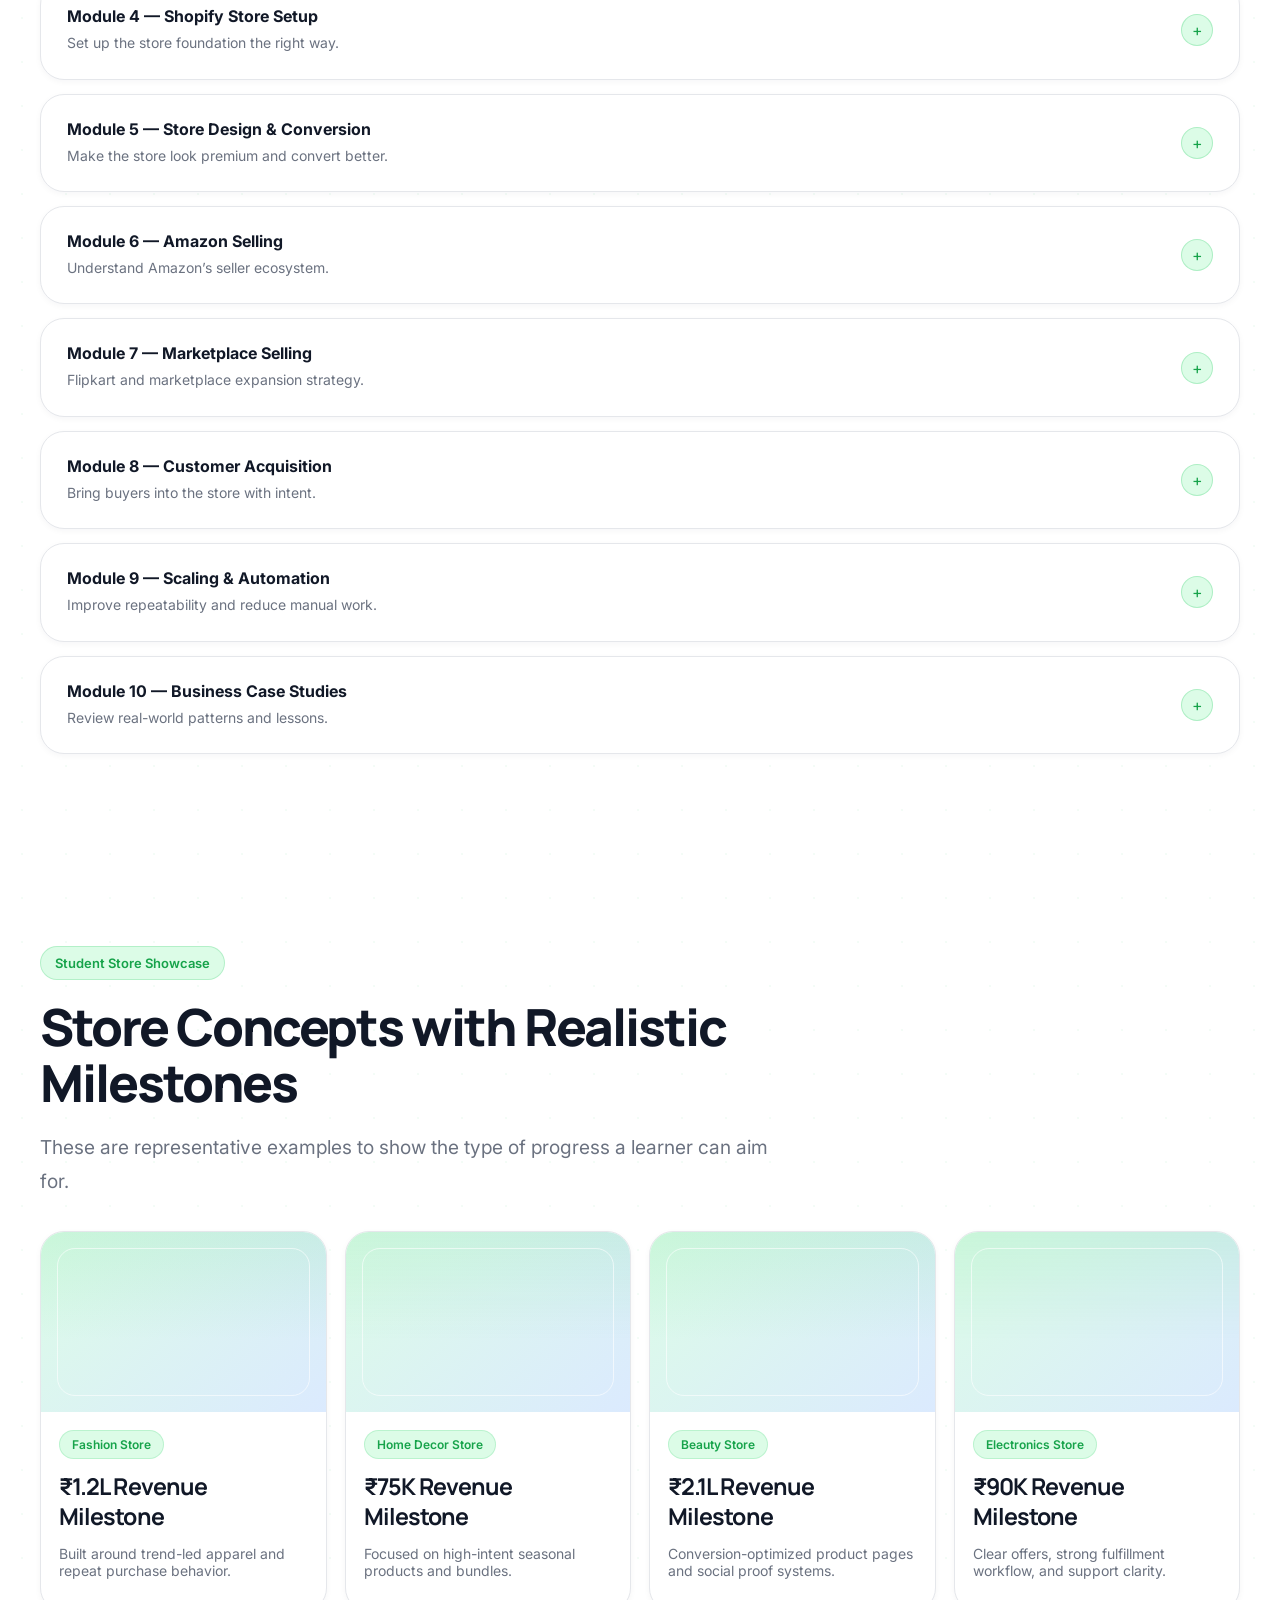
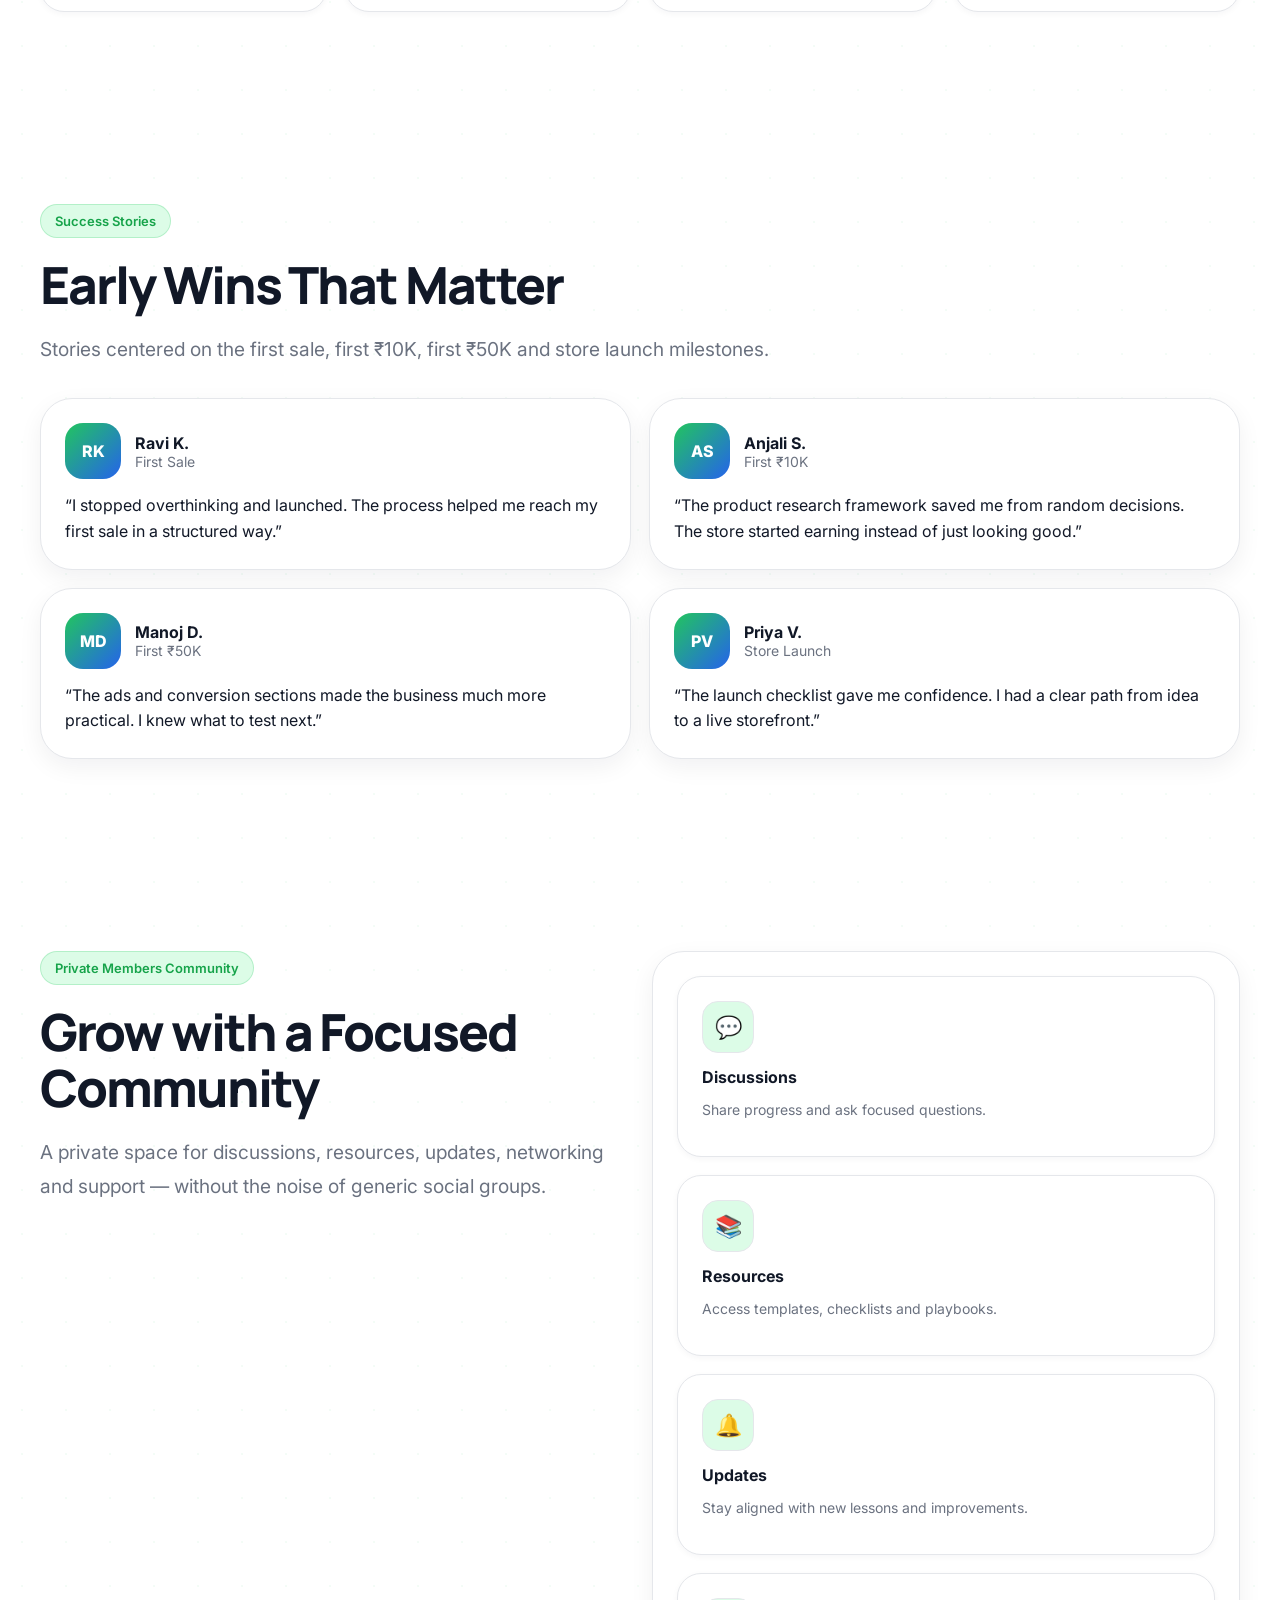
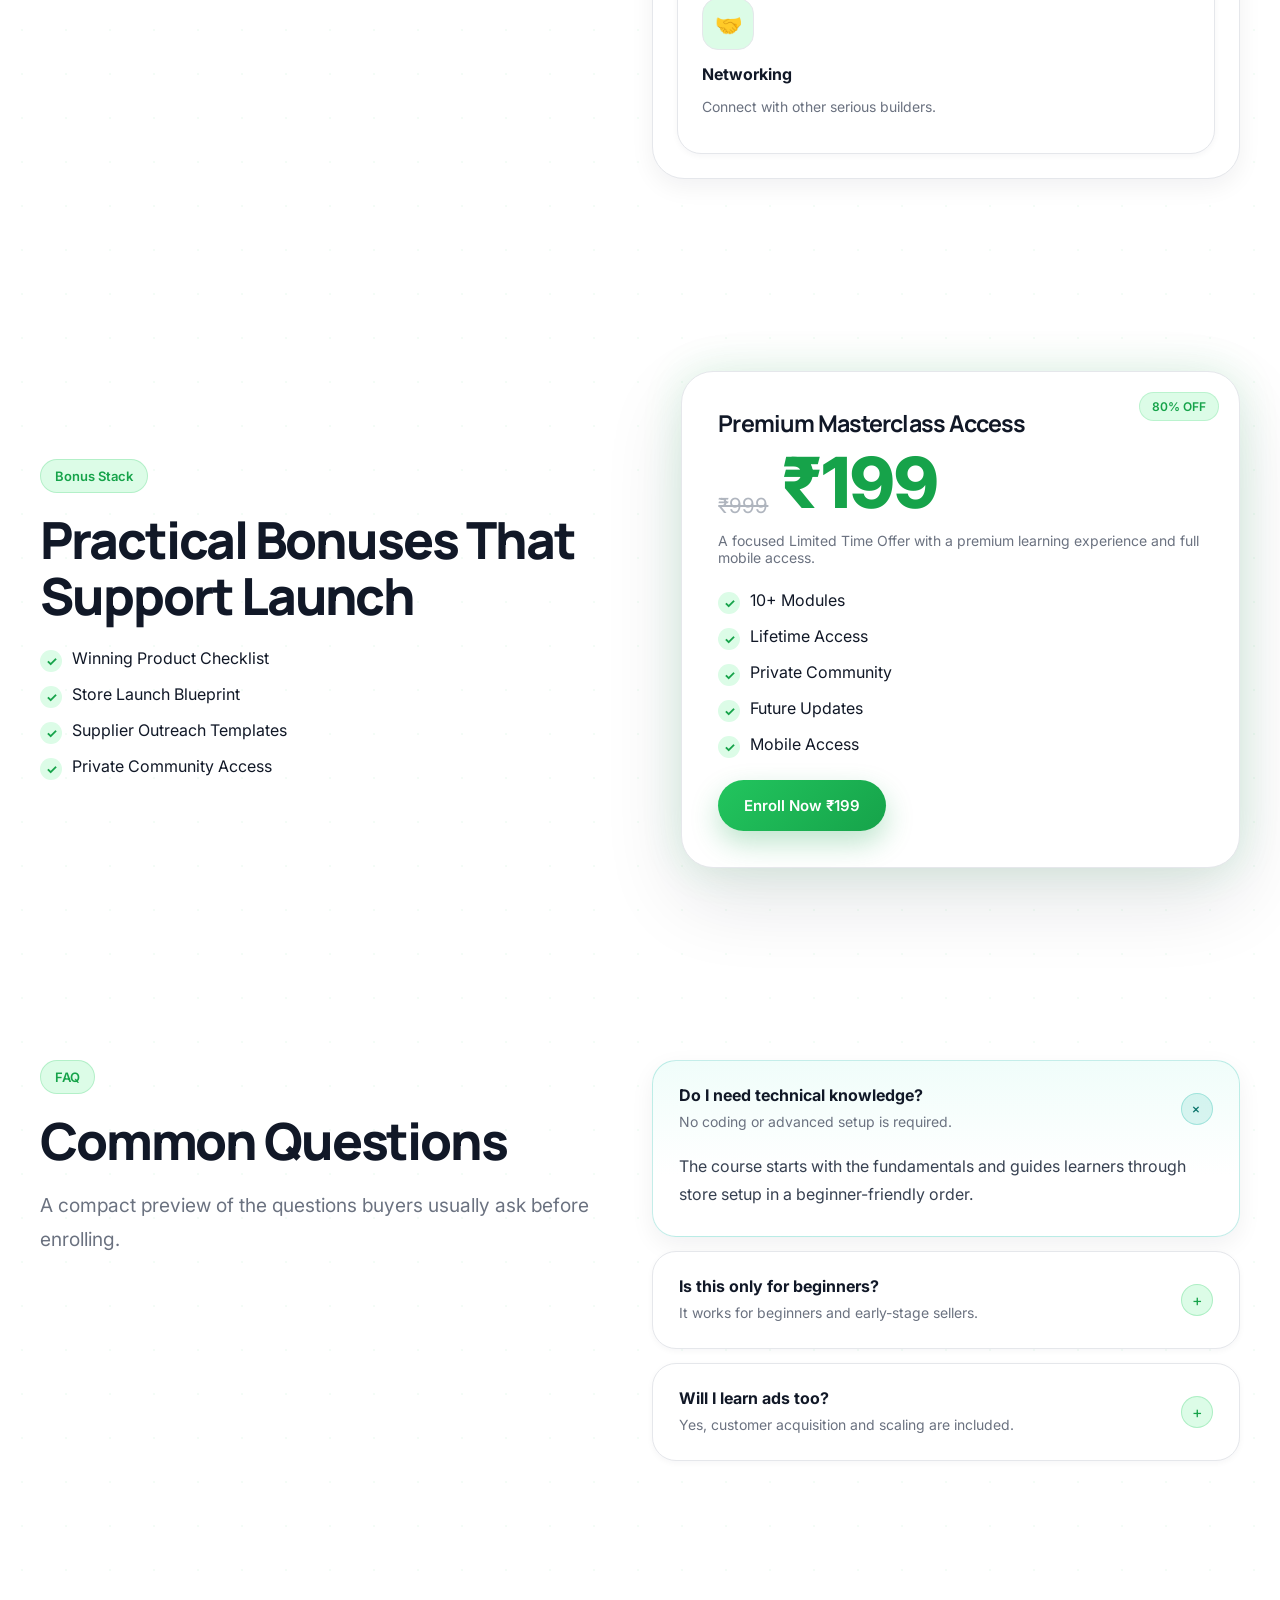
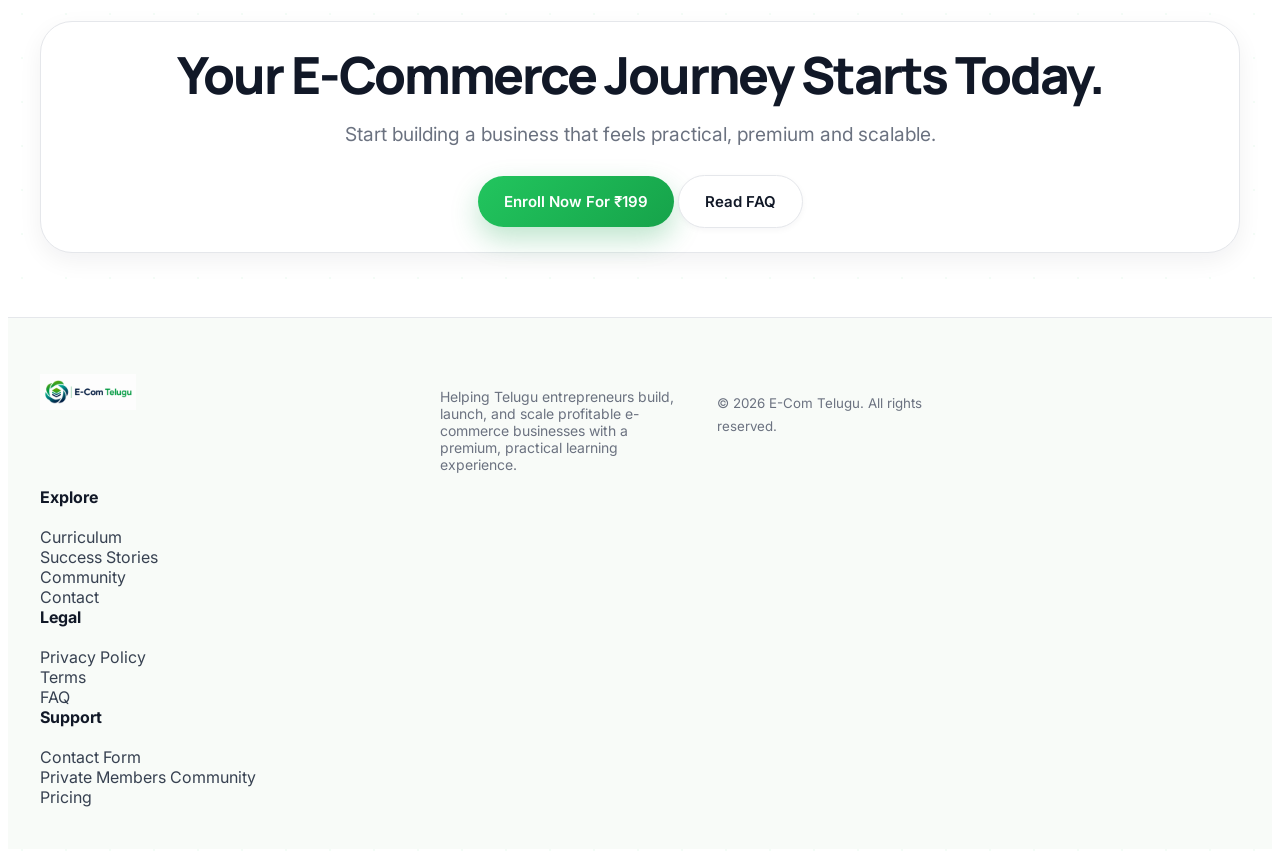
==== commit 4be0c5b7: "Production readiness pass: privacy, branding, payment hardening, cleanup Privacy/business requiremen" ====
--- a/index.html
+++ b/index.html
@@ -15,7 +15,7 @@
 <body class="">
 
     <div class="topbar">
-      <div class="container">🚀 Limited Time Offer – Get E-Com Telugu Masterclass for ₹199 instead of ₹999</div>
+      <div class="container">🚀 Launch Offer Active – Get E-Com Telugu Masterclass for ₹199 instead of ₹999</div>
     </div>
     <div class="nav-wrap">
       <div class="container">
@@ -473,20 +473,20 @@
             <small>© 2026 E-Com Telugu. All rights reserved.</small>
           </div>
           <div>
-            <strong style="color:#fff">Explore</strong><br><br>
+            <strong style="color:var(--text)">Explore</strong><br><br>
             <a href="curriculum.html">Curriculum</a><br>
             <a href="success-stories.html">Success Stories</a><br>
             <a href="community.html">Community</a><br>
             <a href="contact.html">Contact</a>
           </div>
           <div>
-            <strong style="color:#fff">Legal</strong><br><br>
+            <strong style="color:var(--text)">Legal</strong><br><br>
             <a href="privacy-policy.html">Privacy Policy</a><br>
             <a href="terms.html">Terms</a><br>
             <a href="faq.html">FAQ</a>
           </div>
           <div>
-            <strong style="color:#fff">Support</strong><br><br>
+            <strong style="color:var(--text)">Support</strong><br><br>
             <a href="contact.html">Contact Form</a><br>
             <a href="community.html">Private Members Community</a><br>
             <a href="index.html#pricing">Pricing</a>
@@ -494,7 +494,10 @@
         </div>
       </div>
     </footer>
-    <a class="whatsapp-float" href="https://wa.me/919000000000?text=Hi%20E-Com%20Telugu,%20I%20am%20interested%20in%20the%20Masterclass" aria-label="WhatsApp">
+    <!-- TODO(whatsapp): Placeholder until the real WhatsApp Community invite link exists.
+         Get it from WhatsApp app > Community > Invite to Community > Share Link,
+         then replace the href below. Do not add a personal phone number here. -->
+    <a class="whatsapp-float" href="https://chat.whatsapp.com/PLACEHOLDER" aria-label="Join our WhatsApp Community" target="_blank" rel="noopener">
       <svg viewBox="0 0 32 32" aria-hidden="true"><path d="M19.11 17.46c-.28-.14-1.64-.81-1.89-.9-.25-.09-.43-.14-.61.14-.18.28-.7.9-.86 1.08-.16.18-.32.21-.6.07-.28-.14-1.17-.43-2.23-1.37-.83-.74-1.39-1.65-1.55-1.93-.16-.28-.02-.43.12-.57.13-.13.28-.32.42-.48.14-.16.19-.28.28-.46.09-.18.05-.34-.02-.48-.07-.14-.61-1.47-.84-2.02-.22-.53-.45-.46-.61-.47l-.52-.01c-.18 0-.48.07-.73.34-.25.28-.95.93-.95 2.26 0 1.33.97 2.62 1.11 2.8.14.18 1.92 2.95 4.65 4.13.65.28 1.16.45 1.56.58.65.21 1.24.18 1.71.11.52-.08 1.64-.67 1.87-1.31.23-.65.23-1.2.16-1.31-.07-.12-.25-.18-.53-.32zM16.03 4C9.4 4 4 9.37 4 16c0 2.63.85 5.08 2.3 7.07L4.8 28l5.1-1.47A11.93 11.93 0 0 0 16 28c6.63 0 12-5.37 12-12S22.66 4 16.03 4zm0 21.77c-2.25 0-4.34-.66-6.09-1.79l-.44-.28-3.03.87.88-2.95-.29-.48A9.7 9.7 0 0 1 6.3 16c0-5.36 4.37-9.72 9.73-9.72s9.74 4.36 9.74 9.72-4.37 9.77-9.74 9.77z"/></svg>
     </a>
     <div class="mobile-sticky-cta">
--- a/styles.css
+++ b/styles.css
@@ -722,6 +722,10 @@
   padding:24px 26px;
   text-align:left;
   cursor:pointer;
+  transition:background var(--transition);
+}
+.acc-item:not(.open) .acc-btn:hover{
+  background:rgba(34,197,94,.05);
 }
 .acc-btn span{
   color:var(--muted);
@@ -934,15 +938,22 @@
   bottom:18px;
   width:58px;
   height:58px;
-  border-radius:18px;
-  background:linear-gradient(135deg, var(--secondary), var(--accent));
+  border-radius:999px;
+  background:#25D366; /* Official WhatsApp brand green */
   display:grid;
   place-items:center;
-  box-shadow:0 18px 36px rgba(37,99,235,.28);
+  box-shadow:0 8px 24px rgba(37,211,102,.38), 0 2px 8px rgba(0,0,0,.15);
   z-index:60;
-  border:1px solid rgba(255,255,255,.4);
-}
-.whatsapp-float svg{ width:26px; height:26px; fill:#FFFFFF; }
+  border:none;
+  transition:transform var(--transition), box-shadow var(--transition), background var(--transition);
+}
+.whatsapp-float:hover{
+  background:#20BD5B;
+  transform:translateY(-3px) scale(1.05);
+  box-shadow:0 14px 32px rgba(37,211,102,.46), 0 4px 10px rgba(0,0,0,.18);
+}
+.whatsapp-float:active{ transform:translateY(-1px) scale(.97); }
+.whatsapp-float svg{ width:30px; height:30px; fill:#FFFFFF; }
 
 .mobile-sticky-cta{
   display:none;
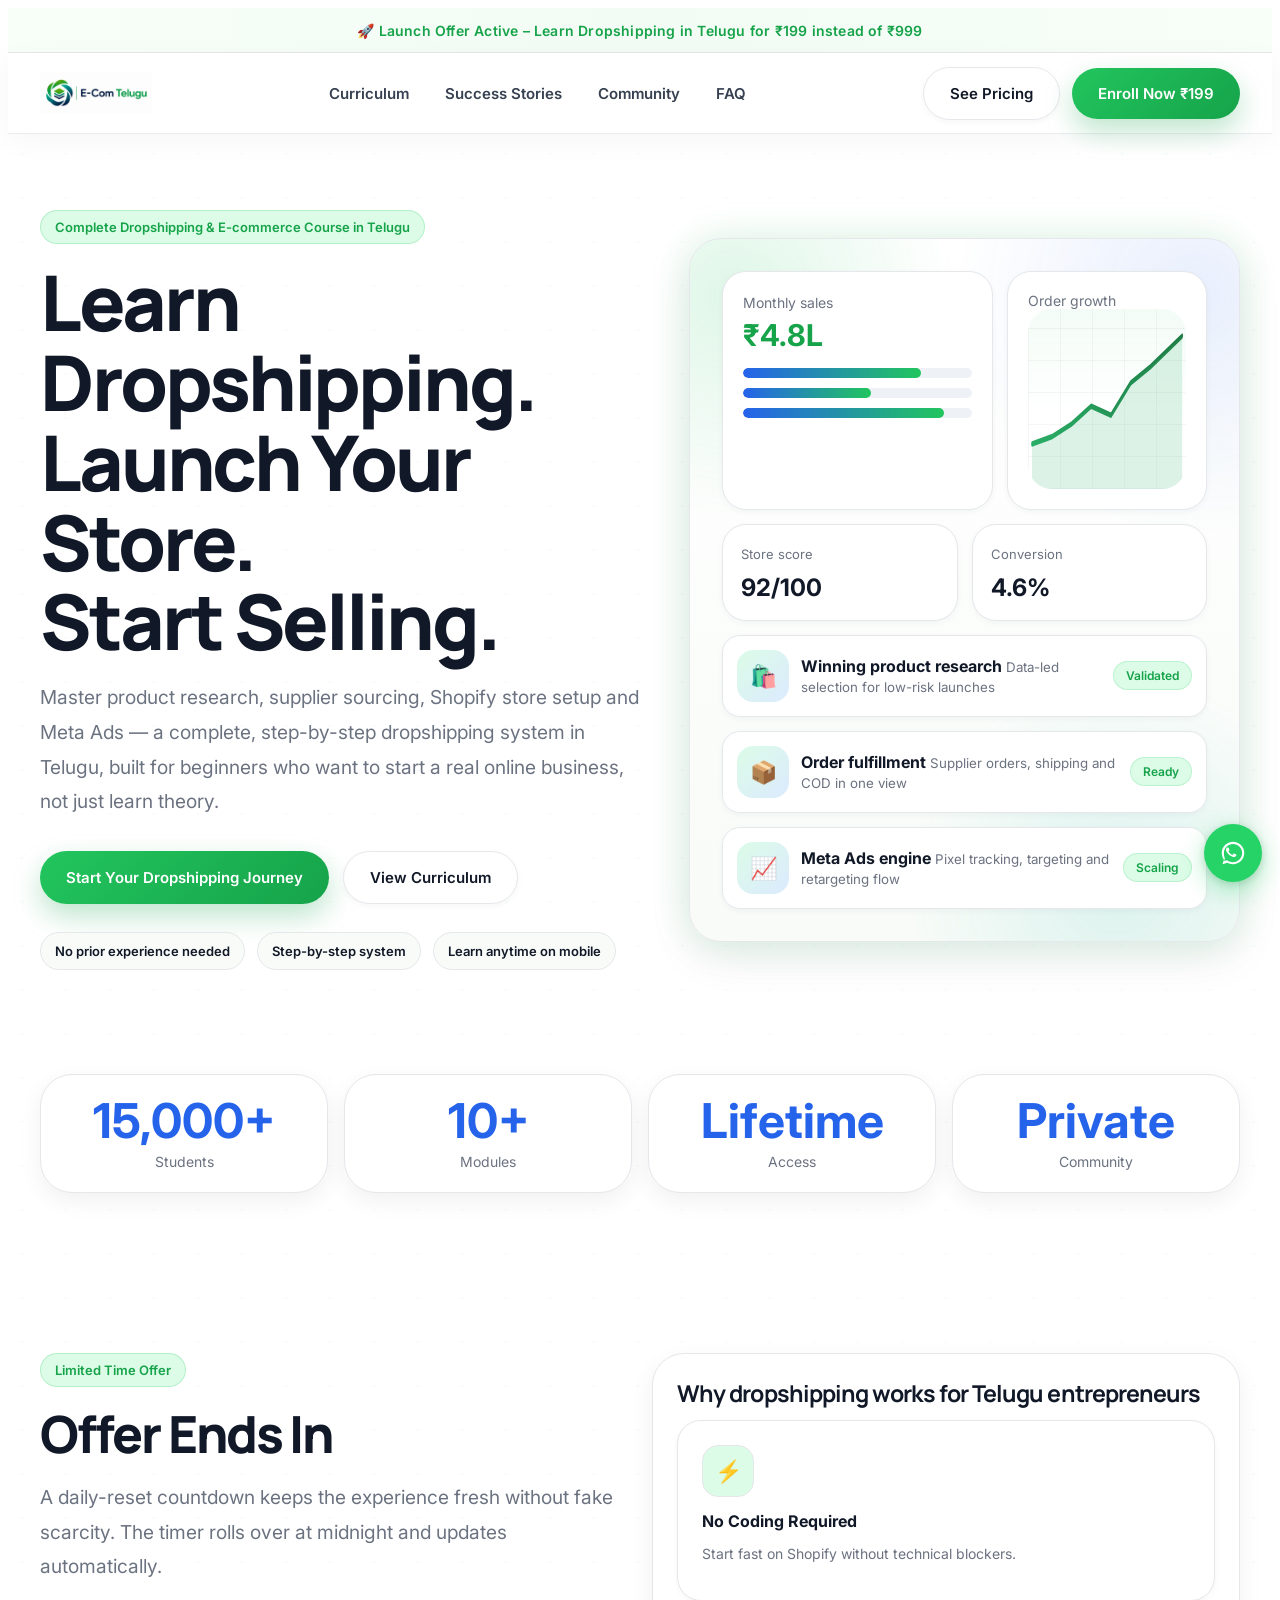
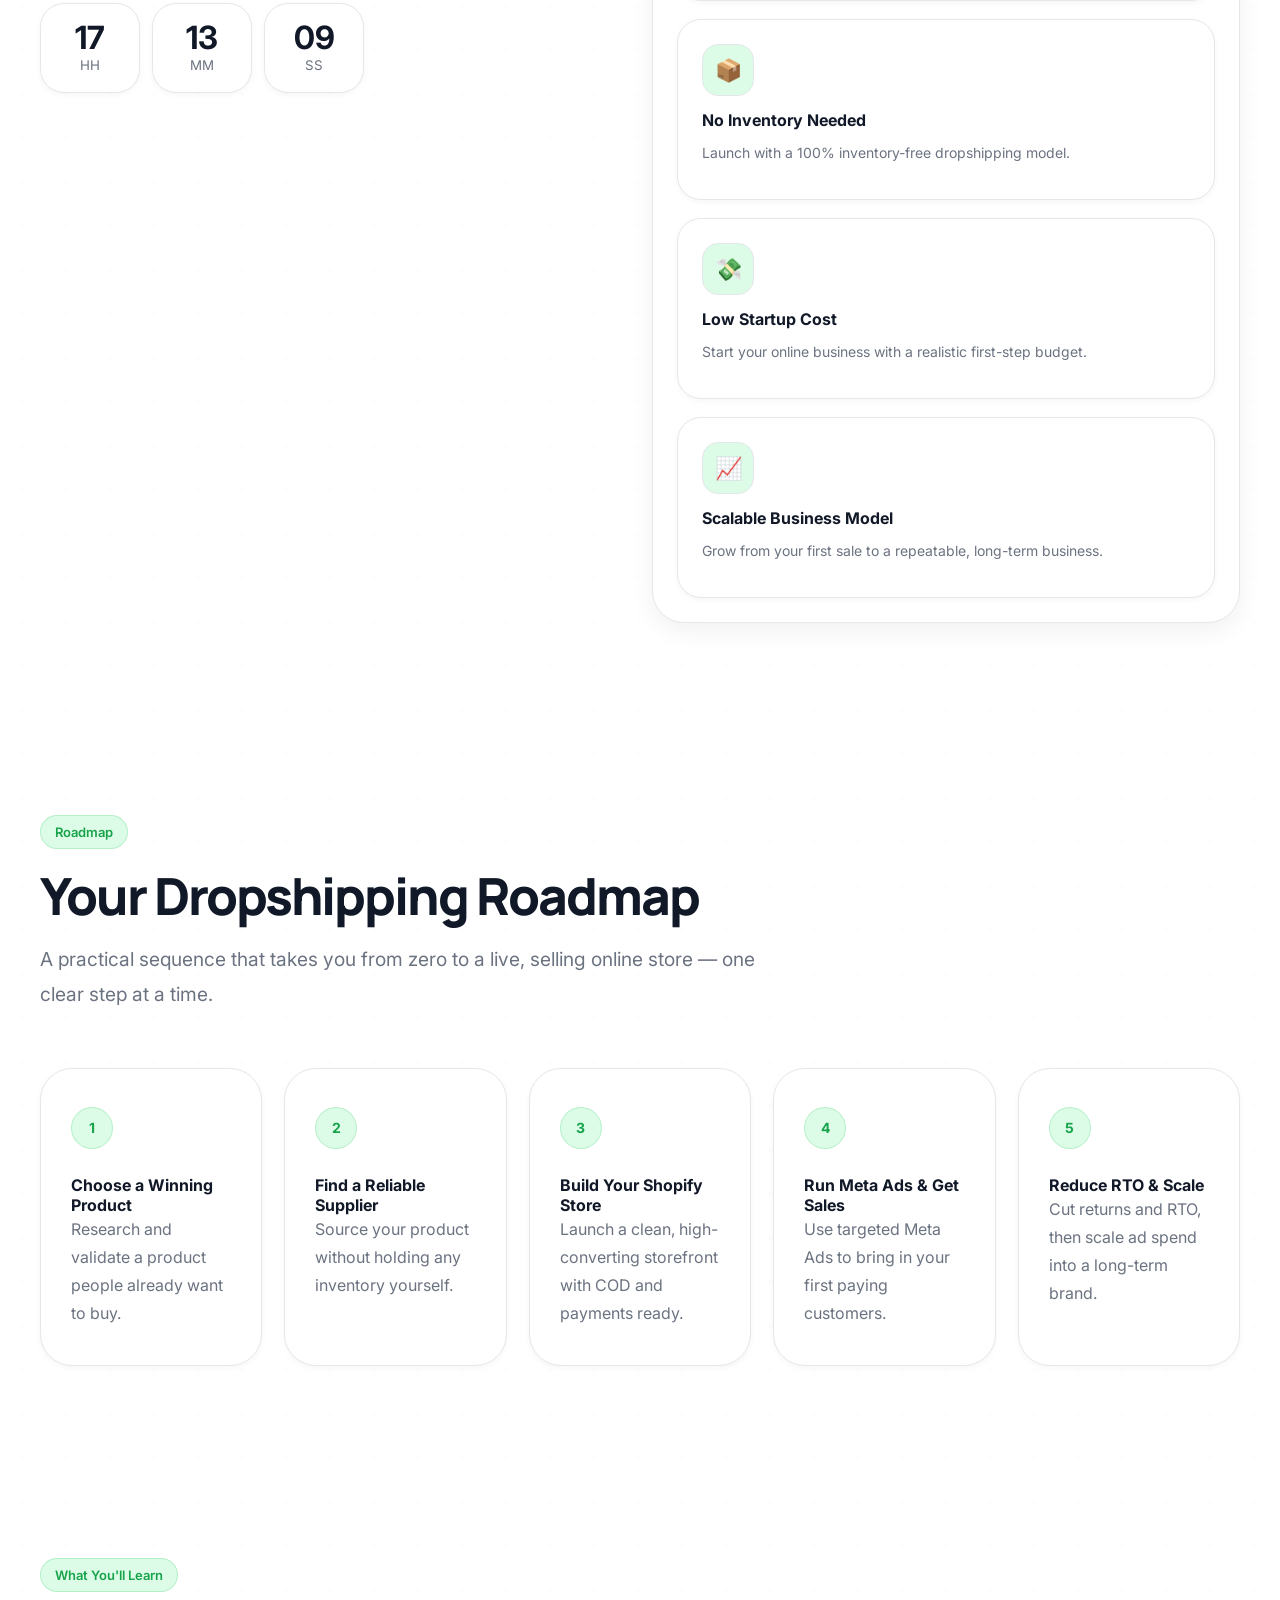
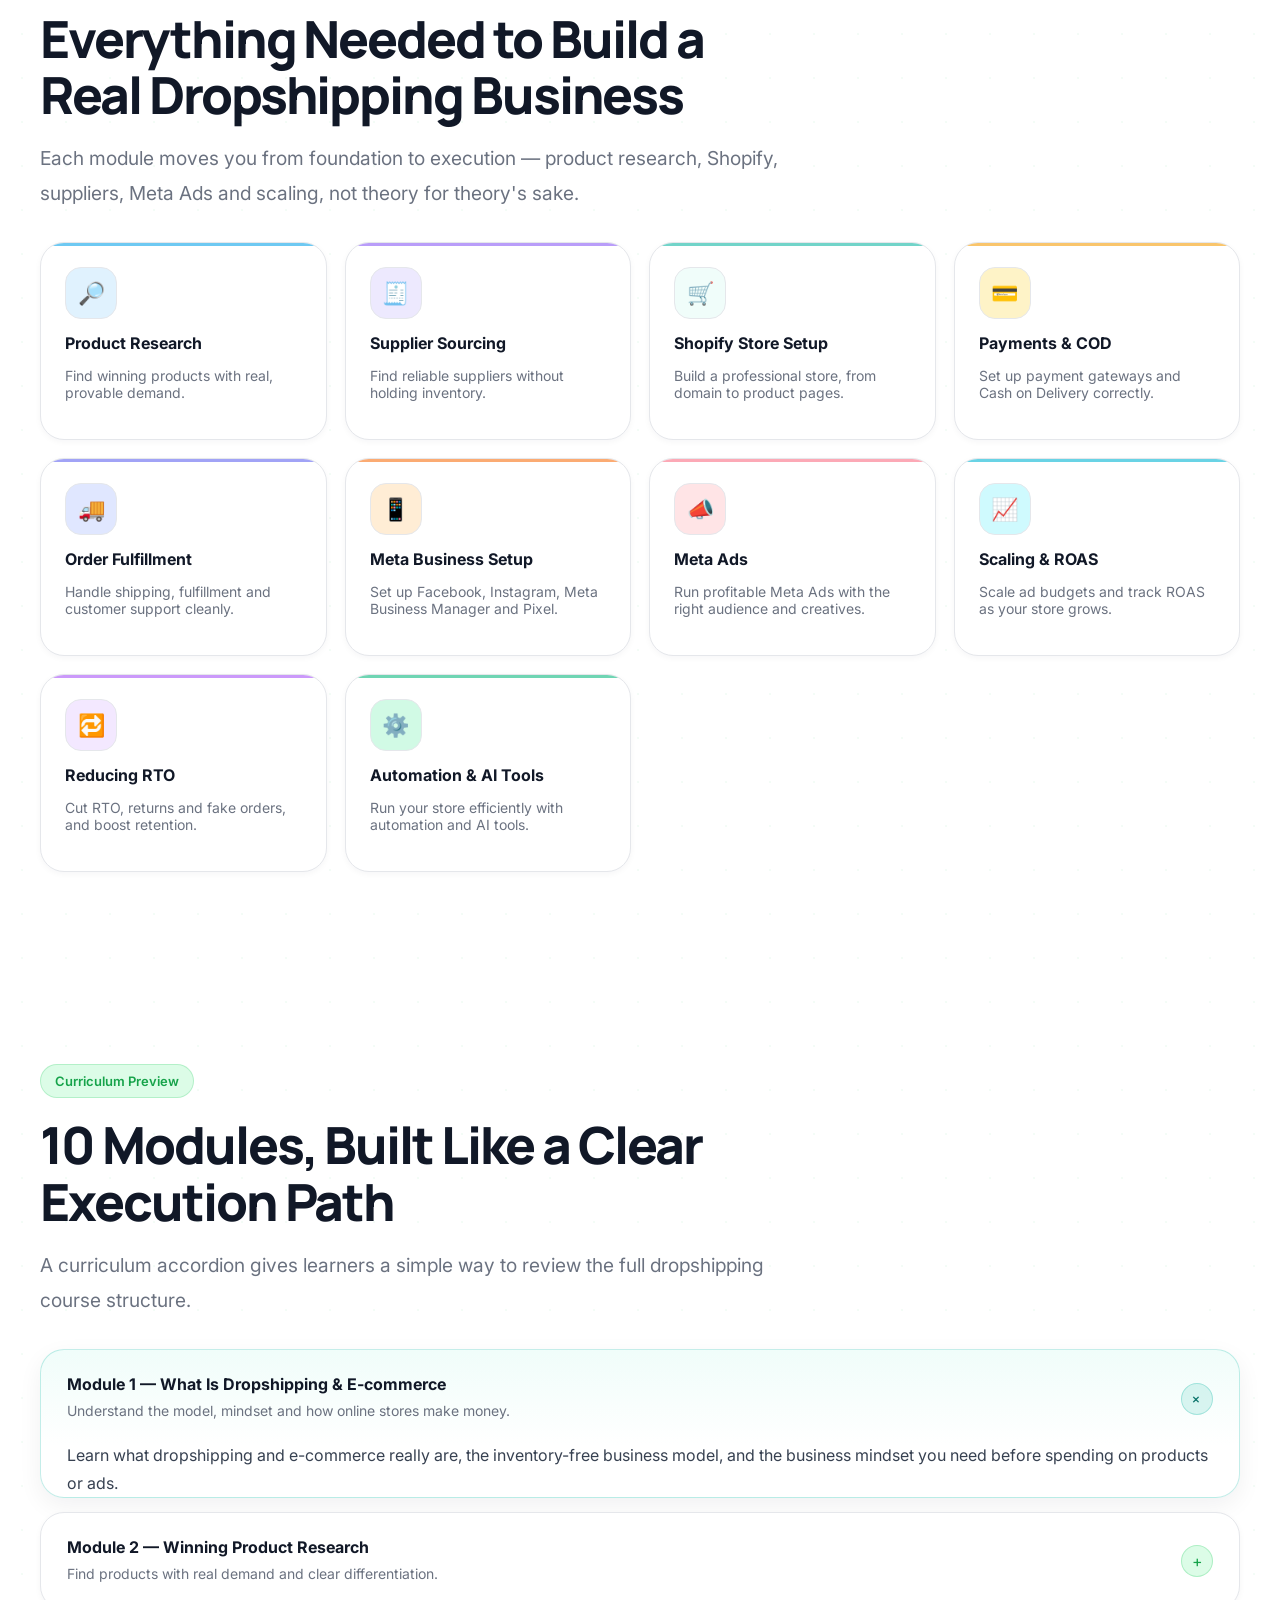
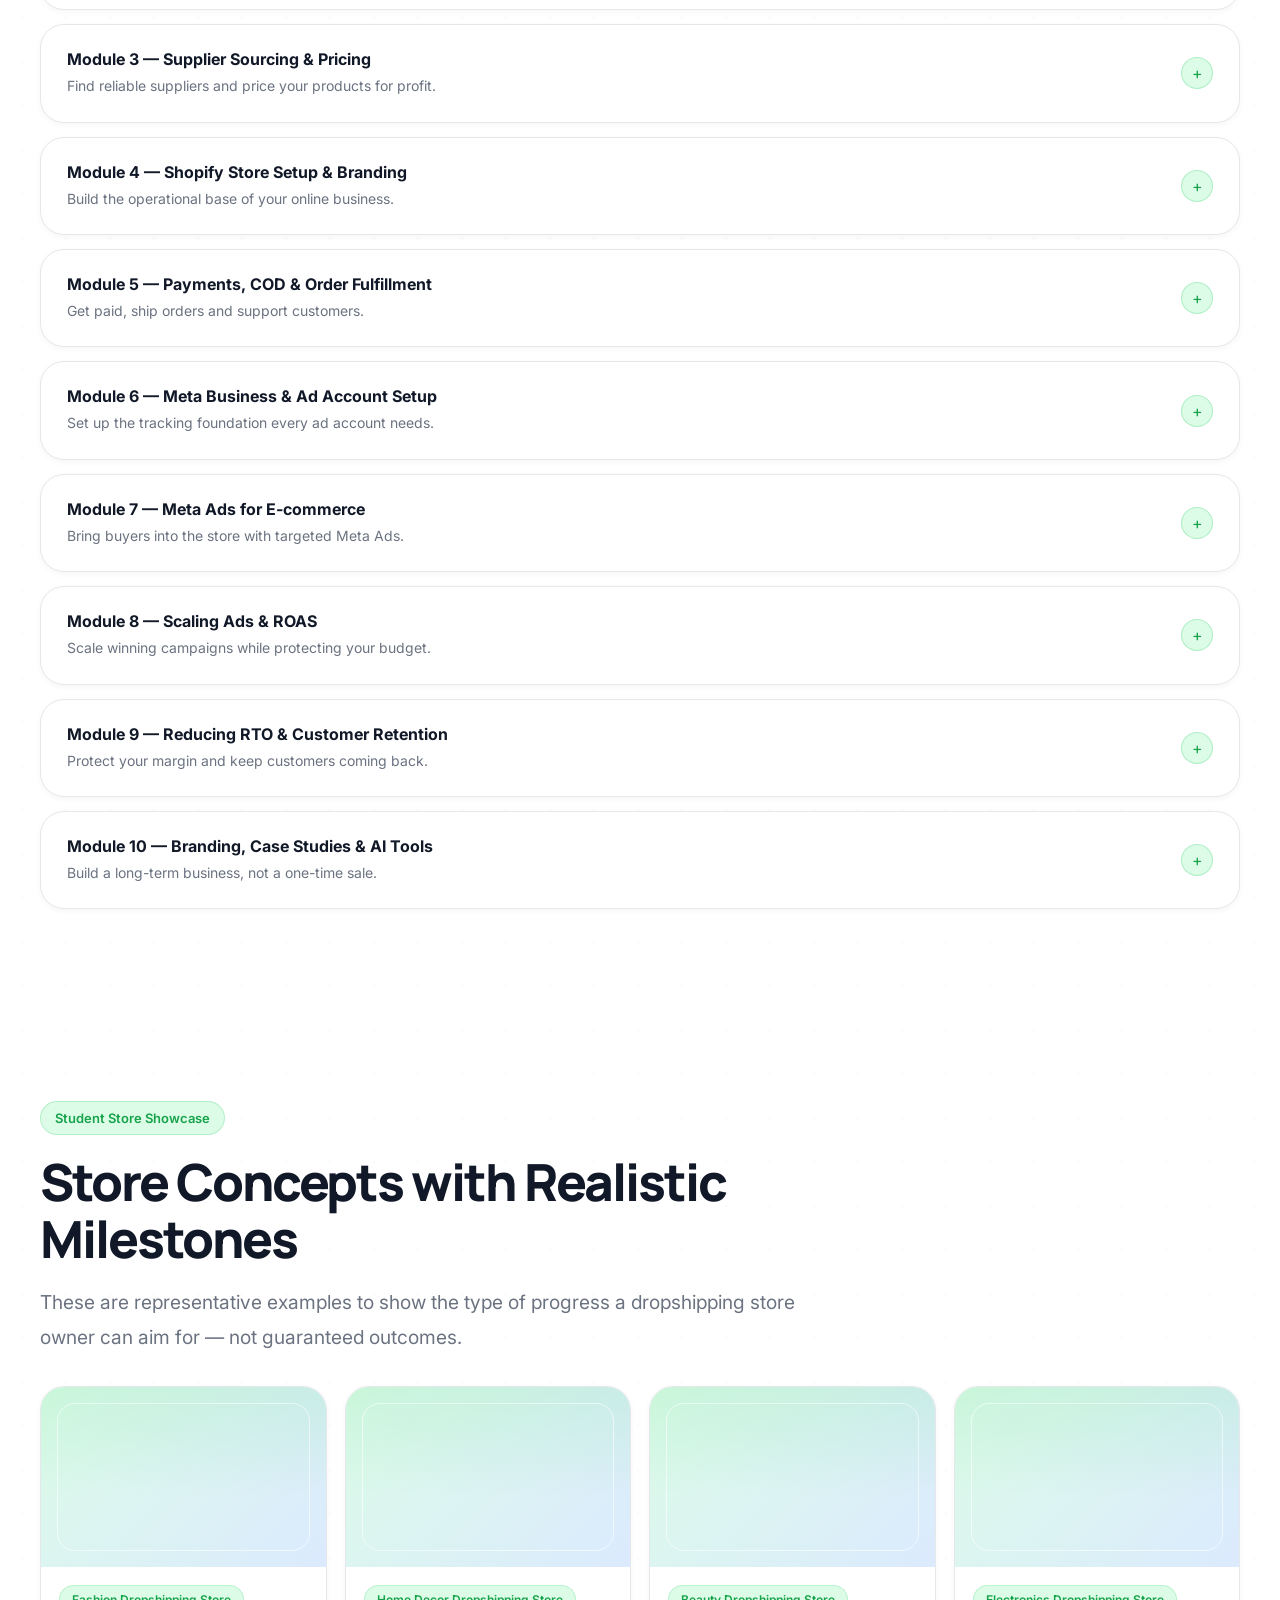
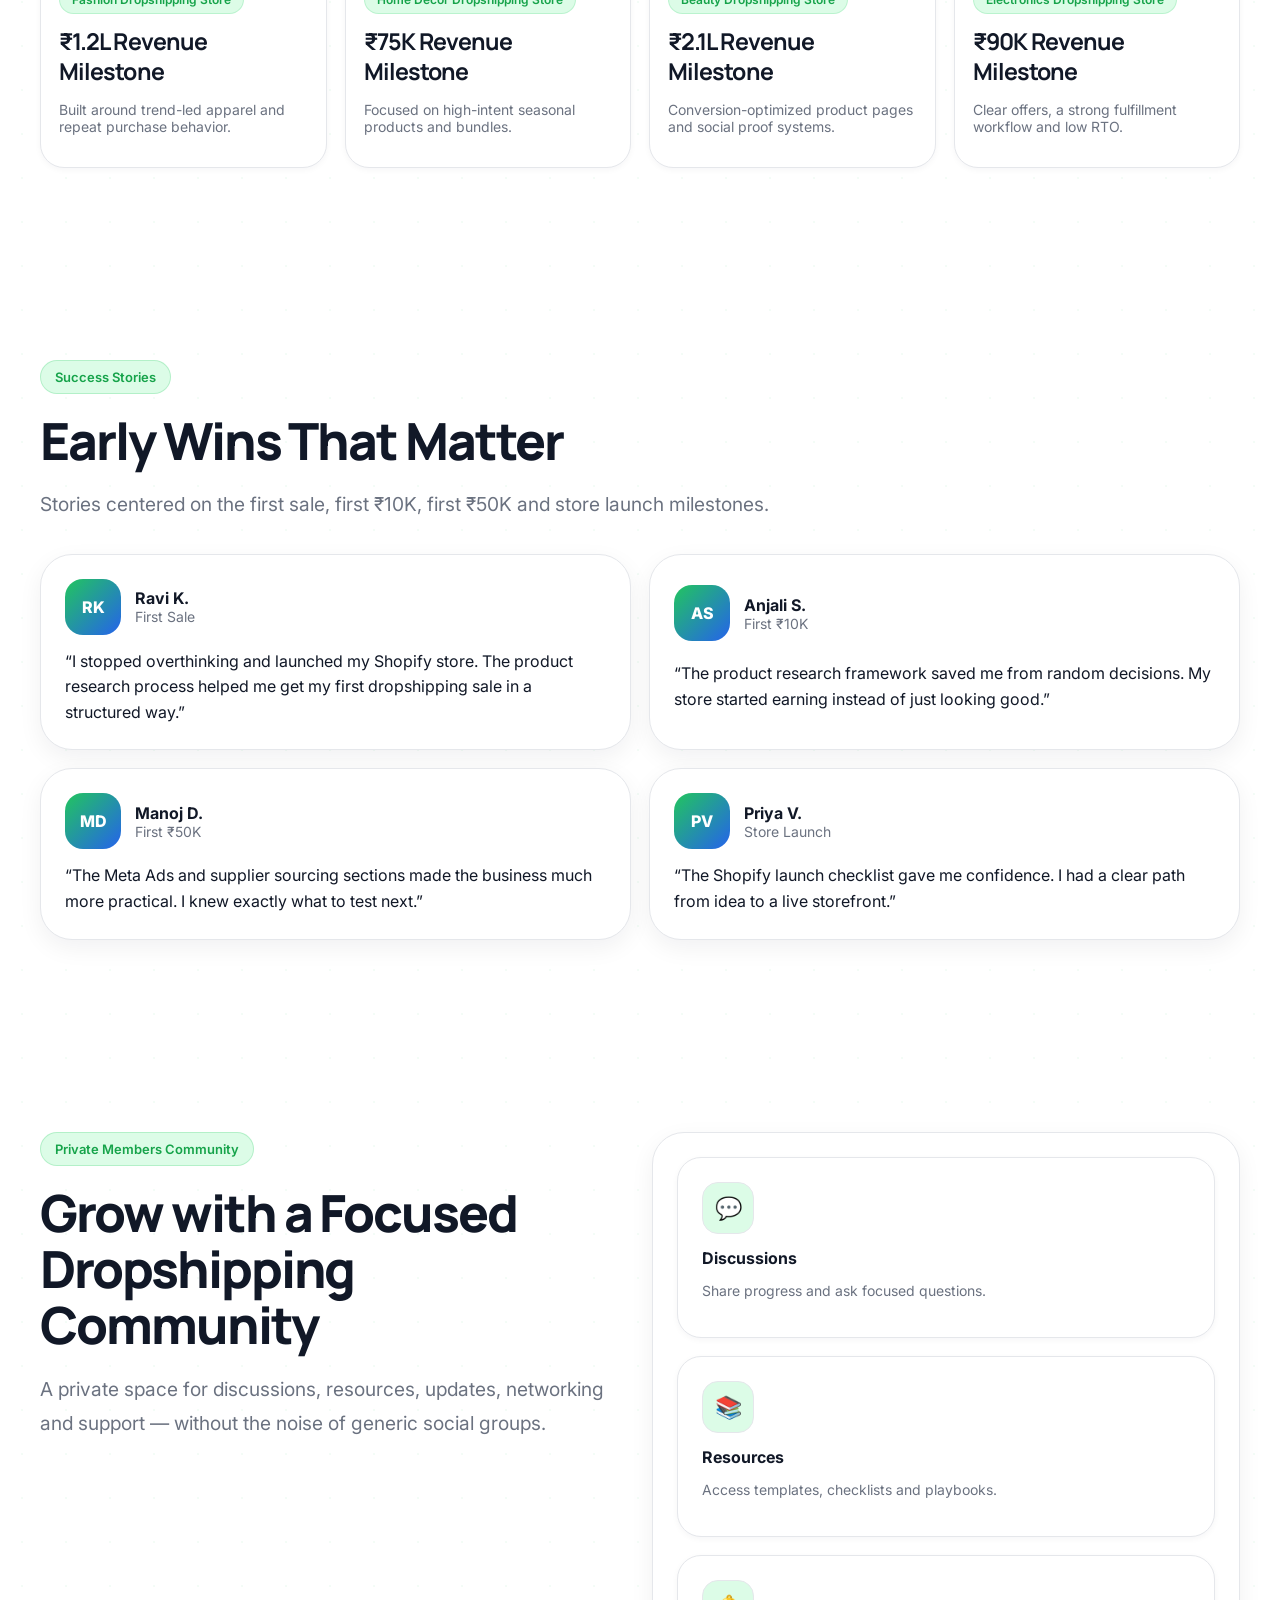
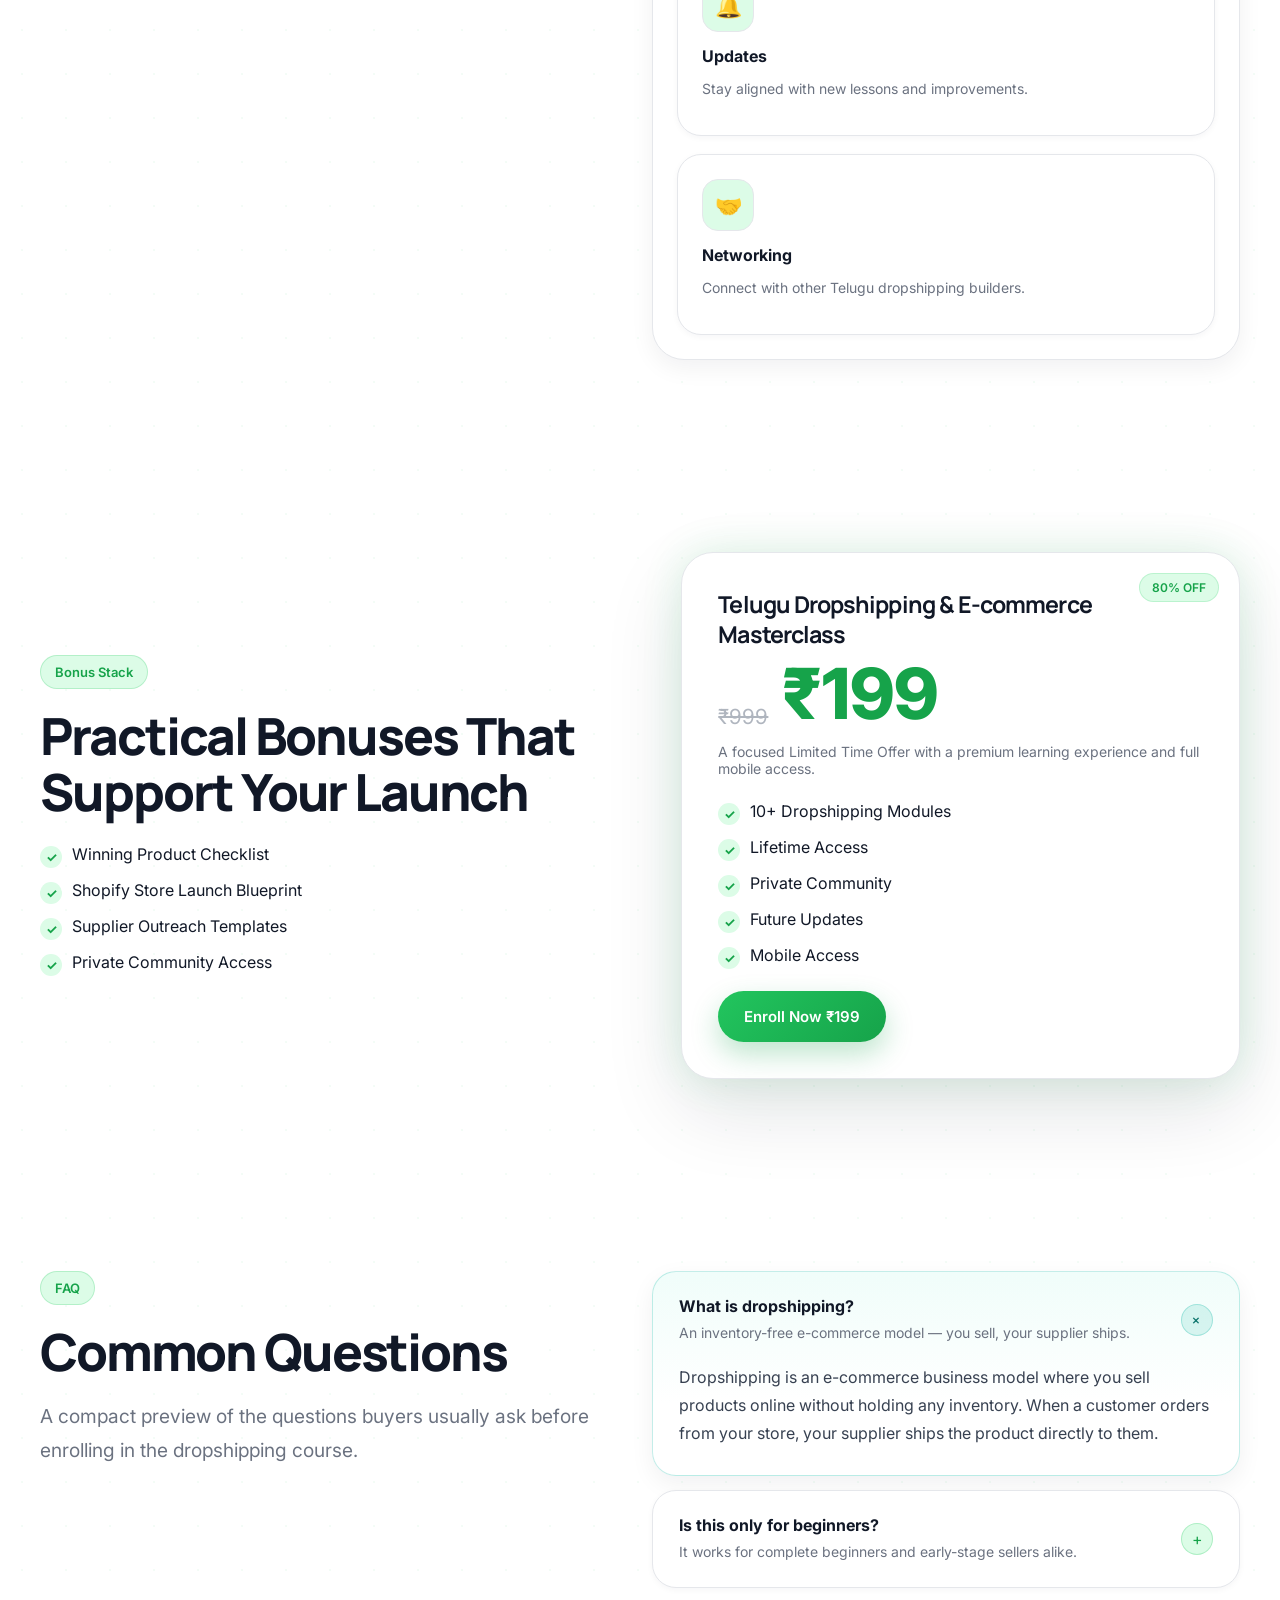
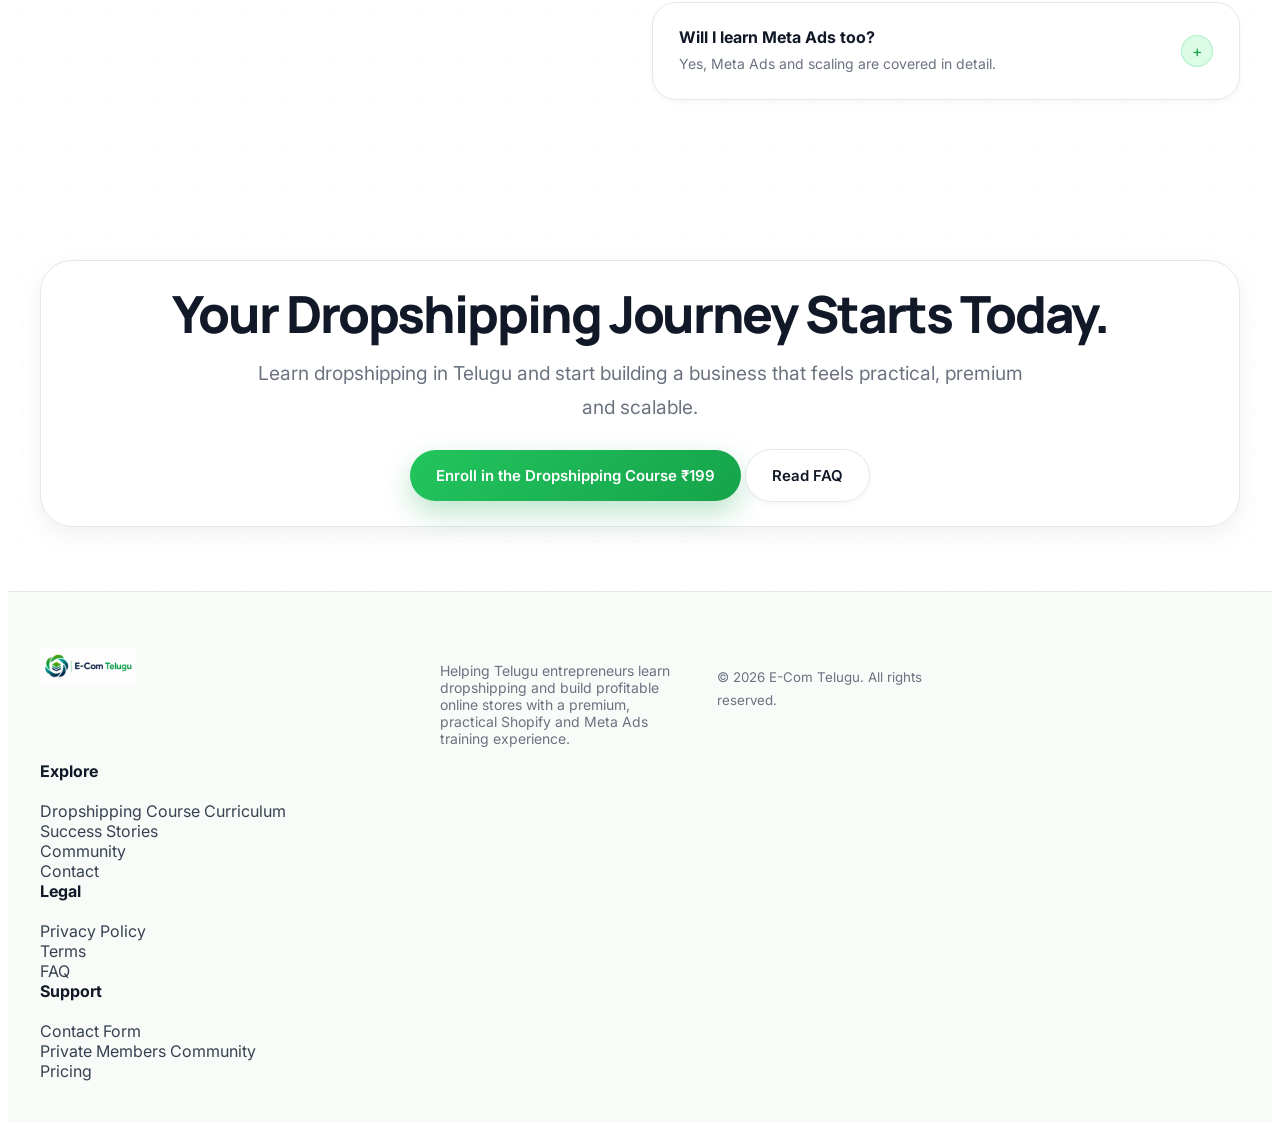
==== commit 7eff89cd: "Reposition entire site: Telugu dropshipping course, not e-commerce education Full line-by-line conte" ====
--- a/index.html
+++ b/index.html
@@ -3,19 +3,59 @@
 <head>
   <meta charset="utf-8" />
   <meta name="viewport" content="width=device-width, initial-scale=1" />
-  <title>E-Com Telugu | Learn. Launch. Grow.</title>
-  <meta name="description" content="E-Com Telugu — premium Telugu e-commerce education for entrepreneurs, students and business owners." />
+  <title>Telugu Dropshipping Course | Learn E-commerce & Shopify – E-Com Telugu</title>
+  <meta name="description" content="Learn dropshipping in Telugu — product research, Shopify store setup, supplier sourcing and Meta Ads. Build your own online business, step by step." />
+  <meta name="keywords" content="Telugu dropshipping course, dropshipping course Telugu, ecommerce course Telugu, Shopify course Telugu, learn dropshipping Telugu, online business course Telugu" />
+  <link rel="canonical" href="https://thedevarashetty.github.io/ecomtelugu/" />
   <meta name="theme-color" content="#071E16" />
+
+  <meta property="og:type" content="website" />
+  <meta property="og:site_name" content="E-Com Telugu" />
+  <meta property="og:title" content="Telugu Dropshipping Course | Learn E-commerce & Shopify" />
+  <meta property="og:description" content="Learn dropshipping in Telugu — product research, Shopify store setup, supplier sourcing and Meta Ads. Build your own online business, step by step." />
+  <meta property="og:url" content="https://thedevarashetty.github.io/ecomtelugu/" />
+  <meta property="og:image" content="https://thedevarashetty.github.io/ecomtelugu/assets/logo-navbar.png" />
+  <meta property="og:locale" content="en_IN" />
+  <meta name="twitter:card" content="summary" />
+  <meta name="twitter:title" content="Telugu Dropshipping Course | Learn E-commerce & Shopify" />
+  <meta name="twitter:description" content="Learn dropshipping in Telugu — product research, Shopify store setup, supplier sourcing and Meta Ads." />
+
   <link rel="preconnect" href="https://fonts.googleapis.com">
   <link rel="preconnect" href="https://fonts.gstatic.com" crossorigin>
   <link href="https://fonts.googleapis.com/css2?family=Inter:wght@400;500;600;700;800&family=Manrope:wght@700;800&display=swap" rel="stylesheet">
   <link rel="stylesheet" href="styles.css" />
-  
+
+  <script type="application/ld+json">
+  {
+    "@context": "https://schema.org",
+    "@type": "Course",
+    "name": "E-Com Telugu Dropshipping & E-commerce Masterclass",
+    "description": "A complete Telugu-language dropshipping and e-commerce course covering product research, supplier sourcing, Shopify store setup, payments, order fulfillment, Meta Ads and scaling.",
+    "provider": {
+      "@type": "Organization",
+      "name": "E-Com Telugu",
+      "sameAs": "https://thedevarashetty.github.io/ecomtelugu/"
+    },
+    "inLanguage": "te",
+    "offers": {
+      "@type": "Offer",
+      "category": "Paid",
+      "price": "199",
+      "priceCurrency": "INR",
+      "availability": "https://schema.org/InStock"
+    },
+    "hasCourseInstance": {
+      "@type": "CourseInstance",
+      "courseMode": "online",
+      "courseWorkload": "PT10H"
+    }
+  }
+  </script>
 </head>
 <body class="">
 
     <div class="topbar">
-      <div class="container">🚀 Launch Offer Active – Get E-Com Telugu Masterclass for ₹199 instead of ₹999</div>
+      <div class="container">🚀 Launch Offer Active – Learn Dropshipping in Telugu for ₹199 instead of ₹999</div>
     </div>
     <div class="nav-wrap">
       <div class="container">
@@ -23,7 +63,7 @@
           <a class="brand" href="index.html">
             <img
                 src="assets/logo-navbar.png"
-                alt="E-Com Telugu"
+                alt="E-Com Telugu — Telugu Dropshipping Course"
                 class="site-logo"
             >
           </a>
@@ -51,23 +91,23 @@
         </div>
       </div>
     </div>
-    
+
 
 <main>
   <section class="hero">
     <div class="container hero-wrap">
       <div class="hero-copy reveal">
-        <div class="kicker">Premium Telugu E-Commerce Education</div>
-        <h1>Learn E-Commerce.<br>Launch.<br>Grow.</h1>
-        <p class="lead">Master product research, Shopify, Amazon, Flipkart, fulfillment, customer acquisition and scaling strategies in Telugu — built for serious entrepreneurs who want a practical path to a real business.</p>
+        <div class="kicker">Complete Dropshipping &amp; E-commerce Course in Telugu</div>
+        <h1>Learn Dropshipping.<br>Launch Your Store.<br>Start Selling.</h1>
+        <p class="lead">Master product research, supplier sourcing, Shopify store setup and Meta Ads — a complete, step-by-step dropshipping system in Telugu, built for beginners who want to start a real online business, not just learn theory.</p>
         <div class="actions">
-          <a class="btn btn-primary js-enroll" data-plan="ecom-telugu-masterclass" data-amount="19900">Start Learning Today</a>
+          <a class="btn btn-primary js-enroll" data-plan="ecom-telugu-masterclass" data-amount="19900">Start Your Dropshipping Journey</a>
           <a class="btn btn-secondary" href="curriculum.html">View Curriculum</a>
         </div>
         <div class="hero-badges">
-          <span class="pill">Built for beginners</span>
-          <span class="pill">Business-focused lessons</span>
-          <span class="pill">Mobile-first access</span>
+          <span class="pill">No prior experience needed</span>
+          <span class="pill">Step-by-step system</span>
+          <span class="pill">Learn anytime on mobile</span>
         </div>
       </div>
 
@@ -85,7 +125,7 @@
             </div>
             <div class="visual-card">
               <div class="small-muted">Order growth</div>
-              <div class="sale-graph" aria-label="Sales chart">
+              <div class="sale-graph" aria-label="Sample Shopify store sales chart">
                 <svg viewBox="0 0 600 200" preserveAspectRatio="none">
                   <defs>
                     <linearGradient id="lineGrad" x1="0" y1="0" x2="1" y2="0">
@@ -123,16 +163,16 @@
             <div class="product-card">
               <div class="product-thumb">📦</div>
               <div class="meta">
-                <strong>Fulfillment dashboard</strong>
-                <small>Orders, dispatch and inventory in one view</small>
+                <strong>Order fulfillment</strong>
+                <small>Supplier orders, shipping and COD in one view</small>
               </div>
               <span class="tag">Ready</span>
             </div>
             <div class="product-card">
               <div class="product-thumb">📈</div>
               <div class="meta">
-                <strong>Acquisition engine</strong>
-                <small>Meta Ads, Google Ads, and retargeting flow</small>
+                <strong>Meta Ads engine</strong>
+                <small>Pixel tracking, targeting and retargeting flow</small>
               </div>
               <span class="tag">Scaling</span>
             </div>
@@ -178,27 +218,27 @@
         </div>
       </div>
       <div class="card pad reveal">
-        <h3 style="margin-bottom:12px;">Why this works for Telugu entrepreneurs</h3>
+        <h3 style="margin-bottom:12px;">Why dropshipping works for Telugu entrepreneurs</h3>
         <div class="grid">
           <div class="icon-card">
             <div class="icon-badge">⚡</div>
             <strong>No Coding Required</strong>
-            <p class="small-muted">Start fast without technical blockers.</p>
+            <p class="small-muted">Start fast on Shopify without technical blockers.</p>
           </div>
           <div class="icon-card">
             <div class="icon-badge">📦</div>
-            <strong>No Warehouse Required</strong>
-            <p class="small-muted">Launch with a lean fulfillment model.</p>
+            <strong>No Inventory Needed</strong>
+            <p class="small-muted">Launch with a 100% inventory-free dropshipping model.</p>
           </div>
           <div class="icon-card">
             <div class="icon-badge">💸</div>
             <strong>Low Startup Cost</strong>
-            <p class="small-muted">Build with a realistic first-step budget.</p>
+            <p class="small-muted">Start your online business with a realistic first-step budget.</p>
           </div>
           <div class="icon-card">
             <div class="icon-badge">📈</div>
             <strong>Scalable Business Model</strong>
-            <p class="small-muted">Grow from first sale to repeatable revenue.</p>
+            <p class="small-muted">Grow from your first sale to a repeatable, long-term business.</p>
           </div>
         </div>
       </div>
@@ -209,16 +249,16 @@
     <div class="container">
       <div class="section-header reveal">
         <div class="kicker">Roadmap</div>
-        <h2>E-Commerce Roadmap</h2>
-        <p class="lead">A practical sequence designed to move from idea to execution with clarity at every step.</p>
+        <h2>Your Dropshipping Roadmap</h2>
+        <p class="lead">A practical sequence that takes you from zero to a live, selling online store — one clear step at a time.</p>
       </div>
       <div class="roadmap">
         <div class="roadmap-track">
-          <div class="roadmap-step reveal" data-step="1"><strong>Choose Product</strong><p>Find a viable niche and a product people already want.</p></div>
-          <div class="roadmap-step reveal" data-step="2"><strong>Build Store</strong><p>Launch a clean, high-converting storefront.</p></div>
-          <div class="roadmap-step reveal" data-step="3"><strong>Get First Sale</strong><p>Use focused traffic and conversion basics.</p></div>
-          <div class="roadmap-step reveal" data-step="4"><strong>Scale Revenue</strong><p>Improve ads, offers and repeat purchase systems.</p></div>
-          <div class="roadmap-step reveal" data-step="5"><strong>Build Brand</strong><p>Create a durable business with customer trust.</p></div>
+          <div class="roadmap-step reveal" data-step="1"><strong>Choose a Winning Product</strong><p>Research and validate a product people already want to buy.</p></div>
+          <div class="roadmap-step reveal" data-step="2"><strong>Find a Reliable Supplier</strong><p>Source your product without holding any inventory yourself.</p></div>
+          <div class="roadmap-step reveal" data-step="3"><strong>Build Your Shopify Store</strong><p>Launch a clean, high-converting storefront with COD and payments ready.</p></div>
+          <div class="roadmap-step reveal" data-step="4"><strong>Run Meta Ads &amp; Get Sales</strong><p>Use targeted Meta Ads to bring in your first paying customers.</p></div>
+          <div class="roadmap-step reveal" data-step="5"><strong>Reduce RTO &amp; Scale</strong><p>Cut returns and RTO, then scale ad spend into a long-term brand.</p></div>
         </div>
       </div>
     </div>
@@ -227,21 +267,21 @@
   <section class="section">
     <div class="container">
       <div class="section-header reveal">
-        <div class="kicker">What You’ll Learn</div>
-        <h2>Everything Needed to Build a Real Store</h2>
-        <p class="lead">Each module is structured to move you from foundation to execution — not theory for theory’s sake.</p>
+        <div class="kicker">What You'll Learn</div>
+        <h2>Everything Needed to Build a Real Dropshipping Business</h2>
+        <p class="lead">Each module moves you from foundation to execution — product research, Shopify, suppliers, Meta Ads and scaling, not theory for theory's sake.</p>
       </div>
       <div class="icon-grid">
-        <div class="icon-card reveal"><div class="icon-badge">🔎</div><strong>Product Research</strong><p class="small-muted">Spot demand and evaluate opportunity.</p></div>
-        <div class="icon-card reveal"><div class="icon-badge">🧾</div><strong>Supplier Sourcing</strong><p class="small-muted">Build reliable sourcing workflows.</p></div>
-        <div class="icon-card reveal"><div class="icon-badge">🛒</div><strong>Shopify Stores</strong><p class="small-muted">Create a professional storefront.</p></div>
-        <div class="icon-card reveal"><div class="icon-badge">📦</div><strong>Amazon Selling</strong><p class="small-muted">Understand marketplace fundamentals.</p></div>
-        <div class="icon-card reveal"><div class="icon-badge">🏬</div><strong>Flipkart Selling</strong><p class="small-muted">Learn marketplace onboarding and strategy.</p></div>
-        <div class="icon-card reveal"><div class="icon-badge">🚚</div><strong>Fulfillment</strong><p class="small-muted">Handle orders and delivery cleanly.</p></div>
-        <div class="icon-card reveal"><div class="icon-badge">📣</div><strong>Meta Ads</strong><p class="small-muted">Build paid acquisition systems.</p></div>
-        <div class="icon-card reveal"><div class="icon-badge">🔍</div><strong>Google Ads</strong><p class="small-muted">Capture buyer intent efficiently.</p></div>
-        <div class="icon-card reveal"><div class="icon-badge">🚀</div><strong>Scaling</strong><p class="small-muted">Grow what works with control.</p></div>
-        <div class="icon-card reveal"><div class="icon-badge">⚙️</div><strong>Automation</strong><p class="small-muted">Save time with repeatable systems.</p></div>
+        <div class="icon-card reveal"><div class="icon-badge">🔎</div><strong>Product Research</strong><p class="small-muted">Find winning products with real, provable demand.</p></div>
+        <div class="icon-card reveal"><div class="icon-badge">🧾</div><strong>Supplier Sourcing</strong><p class="small-muted">Find reliable suppliers without holding inventory.</p></div>
+        <div class="icon-card reveal"><div class="icon-badge">🛒</div><strong>Shopify Store Setup</strong><p class="small-muted">Build a professional store, from domain to product pages.</p></div>
+        <div class="icon-card reveal"><div class="icon-badge">💳</div><strong>Payments &amp; COD</strong><p class="small-muted">Set up payment gateways and Cash on Delivery correctly.</p></div>
+        <div class="icon-card reveal"><div class="icon-badge">🚚</div><strong>Order Fulfillment</strong><p class="small-muted">Handle shipping, fulfillment and customer support cleanly.</p></div>
+        <div class="icon-card reveal"><div class="icon-badge">📱</div><strong>Meta Business Setup</strong><p class="small-muted">Set up Facebook, Instagram, Meta Business Manager and Pixel.</p></div>
+        <div class="icon-card reveal"><div class="icon-badge">📣</div><strong>Meta Ads</strong><p class="small-muted">Run profitable Meta Ads with the right audience and creatives.</p></div>
+        <div class="icon-card reveal"><div class="icon-badge">📈</div><strong>Scaling &amp; ROAS</strong><p class="small-muted">Scale ad budgets and track ROAS as your store grows.</p></div>
+        <div class="icon-card reveal"><div class="icon-badge">🔁</div><strong>Reducing RTO</strong><p class="small-muted">Cut RTO, returns and fake orders, and boost retention.</p></div>
+        <div class="icon-card reveal"><div class="icon-badge">⚙️</div><strong>Automation &amp; AI Tools</strong><p class="small-muted">Run your store efficiently with automation and AI tools.</p></div>
       </div>
     </div>
   </section>
@@ -251,48 +291,48 @@
       <div class="section-header reveal">
         <div class="kicker">Curriculum Preview</div>
         <h2>10 Modules, Built Like a Clear Execution Path</h2>
-        <p class="lead">A curriculum accordion gives learners a simple way to review the full structure.</p>
+        <p class="lead">A curriculum accordion gives learners a simple way to review the full dropshipping course structure.</p>
       </div>
       <div class="accordion">
         <div class="acc-item reveal open">
-          <button class="acc-btn" aria-expanded="true"><div><strong>Module 1 — E-Commerce Fundamentals</strong><span>Understand the model, margins and decision-making.</span></div><div class="acc-icon">+</div></button>
-          <div class="acc-panel"><div>Learn the core economics of product businesses, the major fulfillment models, and how to think about profitability before spending on ads or inventory.</div></div>
-        </div>
-        <div class="acc-item reveal">
-          <button class="acc-btn" aria-expanded="false"><div><strong>Module 2 — Winning Product Research</strong><span>Find products with demand and clear differentiation.</span></div><div class="acc-icon">+</div></button>
-          <div class="acc-panel"><div>Work through market signals, competition review, pricing logic and validation methods that reduce risk before launch.</div></div>
-        </div>
-        <div class="acc-item reveal">
-          <button class="acc-btn" aria-expanded="false"><div><strong>Module 3 — Supplier & Sourcing</strong><span>Build sourcing systems that are stable and scalable.</span></div><div class="acc-icon">+</div></button>
-          <div class="acc-panel"><div>Identify suppliers, evaluate quality, negotiate terms and create an operating rhythm for reliable order flow.</div></div>
-        </div>
-        <div class="acc-item reveal">
-          <button class="acc-btn" aria-expanded="false"><div><strong>Module 4 — Shopify Store Setup</strong><span>Set up the store foundation the right way.</span></div><div class="acc-icon">+</div></button>
-          <div class="acc-panel"><div>Cover store creation, settings, navigation, product pages, collections and the checkout experience.</div></div>
-        </div>
-        <div class="acc-item reveal">
-          <button class="acc-btn" aria-expanded="false"><div><strong>Module 5 — Store Design & Conversion</strong><span>Make the store look premium and convert better.</span></div><div class="acc-icon">+</div></button>
-          <div class="acc-panel"><div>Apply conversion-focused layout principles, trust blocks, offer framing and user journey improvements.</div></div>
-        </div>
-        <div class="acc-item reveal">
-          <button class="acc-btn" aria-expanded="false"><div><strong>Module 6 — Amazon Selling</strong><span>Understand Amazon’s seller ecosystem.</span></div><div class="acc-icon">+</div></button>
-          <div class="acc-panel"><div>Learn marketplace basics, listing structure, operational requirements and the type of sellers that perform well.</div></div>
-        </div>
-        <div class="acc-item reveal">
-          <button class="acc-btn" aria-expanded="false"><div><strong>Module 7 — Marketplace Selling</strong><span>Flipkart and marketplace expansion strategy.</span></div><div class="acc-icon">+</div></button>
-          <div class="acc-panel"><div>Use platform-specific tactics to reach more buyers while keeping operations disciplined.</div></div>
-        </div>
-        <div class="acc-item reveal">
-          <button class="acc-btn" aria-expanded="false"><div><strong>Module 8 — Customer Acquisition</strong><span>Bring buyers into the store with intent.</span></div><div class="acc-icon">+</div></button>
-          <div class="acc-panel"><div>Break down Meta Ads, Google Ads, creative, targeting, and how to read early campaign performance.</div></div>
-        </div>
-        <div class="acc-item reveal">
-          <button class="acc-btn" aria-expanded="false"><div><strong>Module 9 — Scaling & Automation</strong><span>Improve repeatability and reduce manual work.</span></div><div class="acc-icon">+</div></button>
-          <div class="acc-panel"><div>Introduce workflows, tracking, automation and operating systems that help a store grow without chaos.</div></div>
-        </div>
-        <div class="acc-item reveal">
-          <button class="acc-btn" aria-expanded="false"><div><strong>Module 10 — Business Case Studies</strong><span>Review real-world patterns and lessons.</span></div><div class="acc-icon">+</div></button>
-          <div class="acc-panel"><div>Study complete examples from product selection to scaling decisions so the framework becomes easier to apply.</div></div>
+          <button class="acc-btn" aria-expanded="true"><div><strong>Module 1 — What Is Dropshipping &amp; E-commerce</strong><span>Understand the model, mindset and how online stores make money.</span></div><div class="acc-icon">+</div></button>
+          <div class="acc-panel"><div>Learn what dropshipping and e-commerce really are, the inventory-free business model, and the business mindset you need before spending on products or ads.</div></div>
+        </div>
+        <div class="acc-item reveal">
+          <button class="acc-btn" aria-expanded="false"><div><strong>Module 2 — Winning Product Research</strong><span>Find products with real demand and clear differentiation.</span></div><div class="acc-icon">+</div></button>
+          <div class="acc-panel"><div>Work through product research, winning product selection and competitor research — data-led methods that reduce risk before you launch.</div></div>
+        </div>
+        <div class="acc-item reveal">
+          <button class="acc-btn" aria-expanded="false"><div><strong>Module 3 — Supplier Sourcing &amp; Pricing</strong><span>Find reliable suppliers and price your products for profit.</span></div><div class="acc-icon">+</div></button>
+          <div class="acc-panel"><div>Cover supplier research, supplier communication and finding reliable suppliers, plus pricing strategy that protects your margin from day one.</div></div>
+        </div>
+        <div class="acc-item reveal">
+          <button class="acc-btn" aria-expanded="false"><div><strong>Module 4 — Shopify Store Setup &amp; Branding</strong><span>Build the operational base of your online business.</span></div><div class="acc-icon">+</div></button>
+          <div class="acc-panel"><div>Set up your Shopify store — domain, branding, store design, landing pages and product pages that are built to convert.</div></div>
+        </div>
+        <div class="acc-item reveal">
+          <button class="acc-btn" aria-expanded="false"><div><strong>Module 5 — Payments, COD &amp; Order Fulfillment</strong><span>Get paid, ship orders and support customers.</span></div><div class="acc-icon">+</div></button>
+          <div class="acc-panel"><div>Configure payment gateway setup and Cash on Delivery, learn shipping and order fulfillment, and set up automation and customer support systems.</div></div>
+        </div>
+        <div class="acc-item reveal">
+          <button class="acc-btn" aria-expanded="false"><div><strong>Module 6 — Meta Business &amp; Ad Account Setup</strong><span>Set up the tracking foundation every ad account needs.</span></div><div class="acc-icon">+</div></button>
+          <div class="acc-panel"><div>Learn WhatsApp Business, Facebook Page setup, Instagram Business setup, Meta Business Manager, Meta Pixel and Conversion API.</div></div>
+        </div>
+        <div class="acc-item reveal">
+          <button class="acc-btn" aria-expanded="false"><div><strong>Module 7 — Meta Ads for E-commerce</strong><span>Bring buyers into the store with targeted Meta Ads.</span></div><div class="acc-icon">+</div></button>
+          <div class="acc-panel"><div>Master campaign structure, audience research, interest targeting, creative strategy, ad copy and video ads that convert.</div></div>
+        </div>
+        <div class="acc-item reveal">
+          <button class="acc-btn" aria-expanded="false"><div><strong>Module 8 — Scaling Ads &amp; ROAS</strong><span>Scale winning campaigns while protecting your budget.</span></div><div class="acc-icon">+</div></button>
+          <div class="acc-panel"><div>Learn scaling ads, budget optimization, analytics and ROAS — how to read the numbers and scale spend on what actually works.</div></div>
+        </div>
+        <div class="acc-item reveal">
+          <button class="acc-btn" aria-expanded="false"><div><strong>Module 9 — Reducing RTO &amp; Customer Retention</strong><span>Protect your margin and keep customers coming back.</span></div><div class="acc-icon">+</div></button>
+          <div class="acc-panel"><div>Cover order management, reducing RTO, reducing returns and reducing fake orders, plus customer retention, upselling and cross-selling.</div></div>
+        </div>
+        <div class="acc-item reveal">
+          <button class="acc-btn" aria-expanded="false"><div><strong>Module 10 — Branding, Case Studies &amp; AI Tools</strong><span>Build a long-term business, not a one-time sale.</span></div><div class="acc-icon">+</div></button>
+          <div class="acc-panel"><div>Study branding and building a long-term e-commerce business, review real case studies, common mistakes, AI tools and the latest industry practices.</div></div>
         </div>
       </div>
     </div>
@@ -303,13 +343,13 @@
       <div class="section-header reveal">
         <div class="kicker">Student Store Showcase</div>
         <h2>Store Concepts with Realistic Milestones</h2>
-        <p class="lead">These are representative examples to show the type of progress a learner can aim for.</p>
+        <p class="lead">These are representative examples to show the type of progress a dropshipping store owner can aim for — not guaranteed outcomes.</p>
       </div>
       <div class="showcase">
         <article class="card showcase-card reveal">
           <div class="showcase-media"></div>
           <div class="showcase-body">
-            <span class="tag">Fashion Store</span>
+            <span class="tag">Fashion Dropshipping Store</span>
             <h3 style="margin-top:12px;">₹1.2L Revenue Milestone</h3>
             <p class="small-muted">Built around trend-led apparel and repeat purchase behavior.</p>
           </div>
@@ -317,7 +357,7 @@
         <article class="card showcase-card reveal">
           <div class="showcase-media"></div>
           <div class="showcase-body">
-            <span class="tag">Home Decor Store</span>
+            <span class="tag">Home Decor Dropshipping Store</span>
             <h3 style="margin-top:12px;">₹75K Revenue Milestone</h3>
             <p class="small-muted">Focused on high-intent seasonal products and bundles.</p>
           </div>
@@ -325,7 +365,7 @@
         <article class="card showcase-card reveal">
           <div class="showcase-media"></div>
           <div class="showcase-body">
-            <span class="tag">Beauty Store</span>
+            <span class="tag">Beauty Dropshipping Store</span>
             <h3 style="margin-top:12px;">₹2.1L Revenue Milestone</h3>
             <p class="small-muted">Conversion-optimized product pages and social proof systems.</p>
           </div>
@@ -333,9 +373,9 @@
         <article class="card showcase-card reveal">
           <div class="showcase-media"></div>
           <div class="showcase-body">
-            <span class="tag">Electronics Store</span>
+            <span class="tag">Electronics Dropshipping Store</span>
             <h3 style="margin-top:12px;">₹90K Revenue Milestone</h3>
-            <p class="small-muted">Clear offers, strong fulfillment workflow, and support clarity.</p>
+            <p class="small-muted">Clear offers, a strong fulfillment workflow and low RTO.</p>
           </div>
         </article>
       </div>
@@ -352,19 +392,19 @@
       <div class="grid grid-2">
         <div class="card story-card reveal">
           <div class="story-top"><div class="avatar">RK</div><div><strong>Ravi K.</strong><div class="role">First Sale</div></div></div>
-          <div class="quote">“I stopped overthinking and launched. The process helped me reach my first sale in a structured way.”</div>
+          <div class="quote">“I stopped overthinking and launched my Shopify store. The product research process helped me get my first dropshipping sale in a structured way.”</div>
         </div>
         <div class="card story-card reveal">
           <div class="story-top"><div class="avatar">AS</div><div><strong>Anjali S.</strong><div class="role">First ₹10K</div></div></div>
-          <div class="quote">“The product research framework saved me from random decisions. The store started earning instead of just looking good.”</div>
+          <div class="quote">“The product research framework saved me from random decisions. My store started earning instead of just looking good.”</div>
         </div>
         <div class="card story-card reveal">
           <div class="story-top"><div class="avatar">MD</div><div><strong>Manoj D.</strong><div class="role">First ₹50K</div></div></div>
-          <div class="quote">“The ads and conversion sections made the business much more practical. I knew what to test next.”</div>
+          <div class="quote">“The Meta Ads and supplier sourcing sections made the business much more practical. I knew exactly what to test next.”</div>
         </div>
         <div class="card story-card reveal">
           <div class="story-top"><div class="avatar">PV</div><div><strong>Priya V.</strong><div class="role">Store Launch</div></div></div>
-          <div class="quote">“The launch checklist gave me confidence. I had a clear path from idea to a live storefront.”</div>
+          <div class="quote">“The Shopify launch checklist gave me confidence. I had a clear path from idea to a live storefront.”</div>
         </div>
       </div>
     </div>
@@ -374,7 +414,7 @@
     <div class="container split">
       <div class="reveal">
         <div class="kicker">Private Members Community</div>
-        <h2>Grow with a Focused Community</h2>
+        <h2>Grow with a Focused Dropshipping Community</h2>
         <p class="lead">A private space for discussions, resources, updates, networking and support — without the noise of generic social groups.</p>
       </div>
       <div class="card pad reveal">
@@ -382,7 +422,7 @@
           <div class="icon-card"><div class="icon-badge">💬</div><strong>Discussions</strong><p class="small-muted">Share progress and ask focused questions.</p></div>
           <div class="icon-card"><div class="icon-badge">📚</div><strong>Resources</strong><p class="small-muted">Access templates, checklists and playbooks.</p></div>
           <div class="icon-card"><div class="icon-badge">🔔</div><strong>Updates</strong><p class="small-muted">Stay aligned with new lessons and improvements.</p></div>
-          <div class="icon-card"><div class="icon-badge">🤝</div><strong>Networking</strong><p class="small-muted">Connect with other serious builders.</p></div>
+          <div class="icon-card"><div class="icon-badge">🤝</div><strong>Networking</strong><p class="small-muted">Connect with other Telugu dropshipping builders.</p></div>
         </div>
       </div>
     </div>
@@ -392,24 +432,24 @@
     <div class="container pricing">
       <div class="reveal">
         <div class="kicker">Bonus Stack</div>
-        <h2>Practical Bonuses That Support Launch</h2>
+        <h2>Practical Bonuses That Support Your Launch</h2>
         <div class="checklist">
           <div class="check">Winning Product Checklist</div>
-          <div class="check">Store Launch Blueprint</div>
+          <div class="check">Shopify Store Launch Blueprint</div>
           <div class="check">Supplier Outreach Templates</div>
           <div class="check">Private Community Access</div>
         </div>
       </div>
       <div class="card price-card reveal">
         <span class="tag price-badge">80% OFF</span>
-        <h3>Premium Masterclass Access</h3>
+        <h3>Telugu Dropshipping &amp; E-commerce Masterclass</h3>
         <div class="price">
           <span class="old">₹999</span>
           <span class="new">₹199</span>
         </div>
         <p class="small-muted">A focused Limited Time Offer with a premium learning experience and full mobile access.</p>
         <div class="checklist">
-          <div class="check">10+ Modules</div>
+          <div class="check">10+ Dropshipping Modules</div>
           <div class="check">Lifetime Access</div>
           <div class="check">Private Community</div>
           <div class="check">Future Updates</div>
@@ -427,20 +467,20 @@
       <div class="reveal">
         <div class="kicker">FAQ</div>
         <h2>Common Questions</h2>
-        <p class="lead">A compact preview of the questions buyers usually ask before enrolling.</p>
+        <p class="lead">A compact preview of the questions buyers usually ask before enrolling in the dropshipping course.</p>
       </div>
       <div class="accordion reveal">
         <div class="acc-item open">
-          <button class="acc-btn" aria-expanded="true"><div><strong>Do I need technical knowledge?</strong><span>No coding or advanced setup is required.</span></div><div class="acc-icon">+</div></button>
-          <div class="acc-panel"><div>The course starts with the fundamentals and guides learners through store setup in a beginner-friendly order.</div></div>
+          <button class="acc-btn" aria-expanded="true"><div><strong>What is dropshipping?</strong><span>An inventory-free e-commerce model — you sell, your supplier ships.</span></div><div class="acc-icon">+</div></button>
+          <div class="acc-panel"><div>Dropshipping is an e-commerce business model where you sell products online without holding any inventory. When a customer orders from your store, your supplier ships the product directly to them.</div></div>
         </div>
         <div class="acc-item">
-          <button class="acc-btn" aria-expanded="false"><div><strong>Is this only for beginners?</strong><span>It works for beginners and early-stage sellers.</span></div><div class="acc-icon">+</div></button>
-          <div class="acc-panel"><div>The structure is designed for first-time founders as well as business owners exploring e-commerce expansion.</div></div>
+          <button class="acc-btn" aria-expanded="false"><div><strong>Is this only for beginners?</strong><span>It works for complete beginners and early-stage sellers alike.</span></div><div class="acc-icon">+</div></button>
+          <div class="acc-panel"><div>The structure is designed for students, job seekers, housewives and first-time founders, as well as business owners exploring online selling.</div></div>
         </div>
         <div class="acc-item">
-          <button class="acc-btn" aria-expanded="false"><div><strong>Will I learn ads too?</strong><span>Yes, customer acquisition and scaling are included.</span></div><div class="acc-icon">+</div></button>
-          <div class="acc-panel"><div>Meta Ads and Google Ads are included as part of the growth modules, with a practical focus on decision-making.</div></div>
+          <button class="acc-btn" aria-expanded="false"><div><strong>Will I learn Meta Ads too?</strong><span>Yes, Meta Ads and scaling are covered in detail.</span></div><div class="acc-icon">+</div></button>
+          <div class="acc-panel"><div>Meta Business setup and Meta Ads are included as part of the growth modules, with a practical focus on real campaign decisions.</div></div>
         </div>
       </div>
     </div>
@@ -448,10 +488,10 @@
 
   <section class="section-tight">
     <div class="container card pad reveal" style="text-align:center;">
-      <h2>Your E-Commerce Journey Starts Today.</h2>
-      <p class="lead" style="margin: 14px auto 0;">Start building a business that feels practical, premium and scalable.</p>
+      <h2>Your Dropshipping Journey Starts Today.</h2>
+      <p class="lead" style="margin: 14px auto 0;">Learn dropshipping in Telugu and start building a business that feels practical, premium and scalable.</p>
       <div class="actions" style="justify-content:center; margin-top:24px;">
-        <button class="btn btn-primary js-enroll" data-plan="ecom-telugu-masterclass" data-amount="19900">Enroll Now For ₹199</button>
+        <button class="btn btn-primary js-enroll" data-plan="ecom-telugu-masterclass" data-amount="19900">Enroll in the Dropshipping Course ₹199</button>
         <a class="btn btn-secondary" href="faq.html">Read FAQ</a>
       </div>
     </div>
@@ -465,16 +505,16 @@
           <div>
             <img
                src="assets/logo-navbar.png"
-               alt="E-Com Telugu"
+               alt="E-Com Telugu — Telugu Dropshipping Course"
                class="footer-logo"
-           >            
-          </div>
-            <p class="small-muted">Helping Telugu entrepreneurs build, launch, and scale profitable e-commerce businesses with a premium, practical learning experience.</p>
+           >
+          </div>
+            <p class="small-muted">Helping Telugu entrepreneurs learn dropshipping and build profitable online stores with a premium, practical Shopify and Meta Ads training experience.</p>
             <small>© 2026 E-Com Telugu. All rights reserved.</small>
           </div>
           <div>
             <strong style="color:var(--text)">Explore</strong><br><br>
-            <a href="curriculum.html">Curriculum</a><br>
+            <a href="curriculum.html">Dropshipping Course Curriculum</a><br>
             <a href="success-stories.html">Success Stories</a><br>
             <a href="community.html">Community</a><br>
             <a href="contact.html">Contact</a>
@@ -504,12 +544,12 @@
       <div class="row">
         <div class="text">
           <strong>Enroll today for ₹199</strong>
-          <span>Premium masterclass access</span>
+          <span>Telugu dropshipping course access</span>
         </div>
         <button class="btn btn-primary js-enroll" data-plan="ecom-telugu-masterclass" data-amount="19900">Enroll Now</button>
       </div>
     </div>
-    
+
 <script src="script.js"></script>
 </body>
 </html>
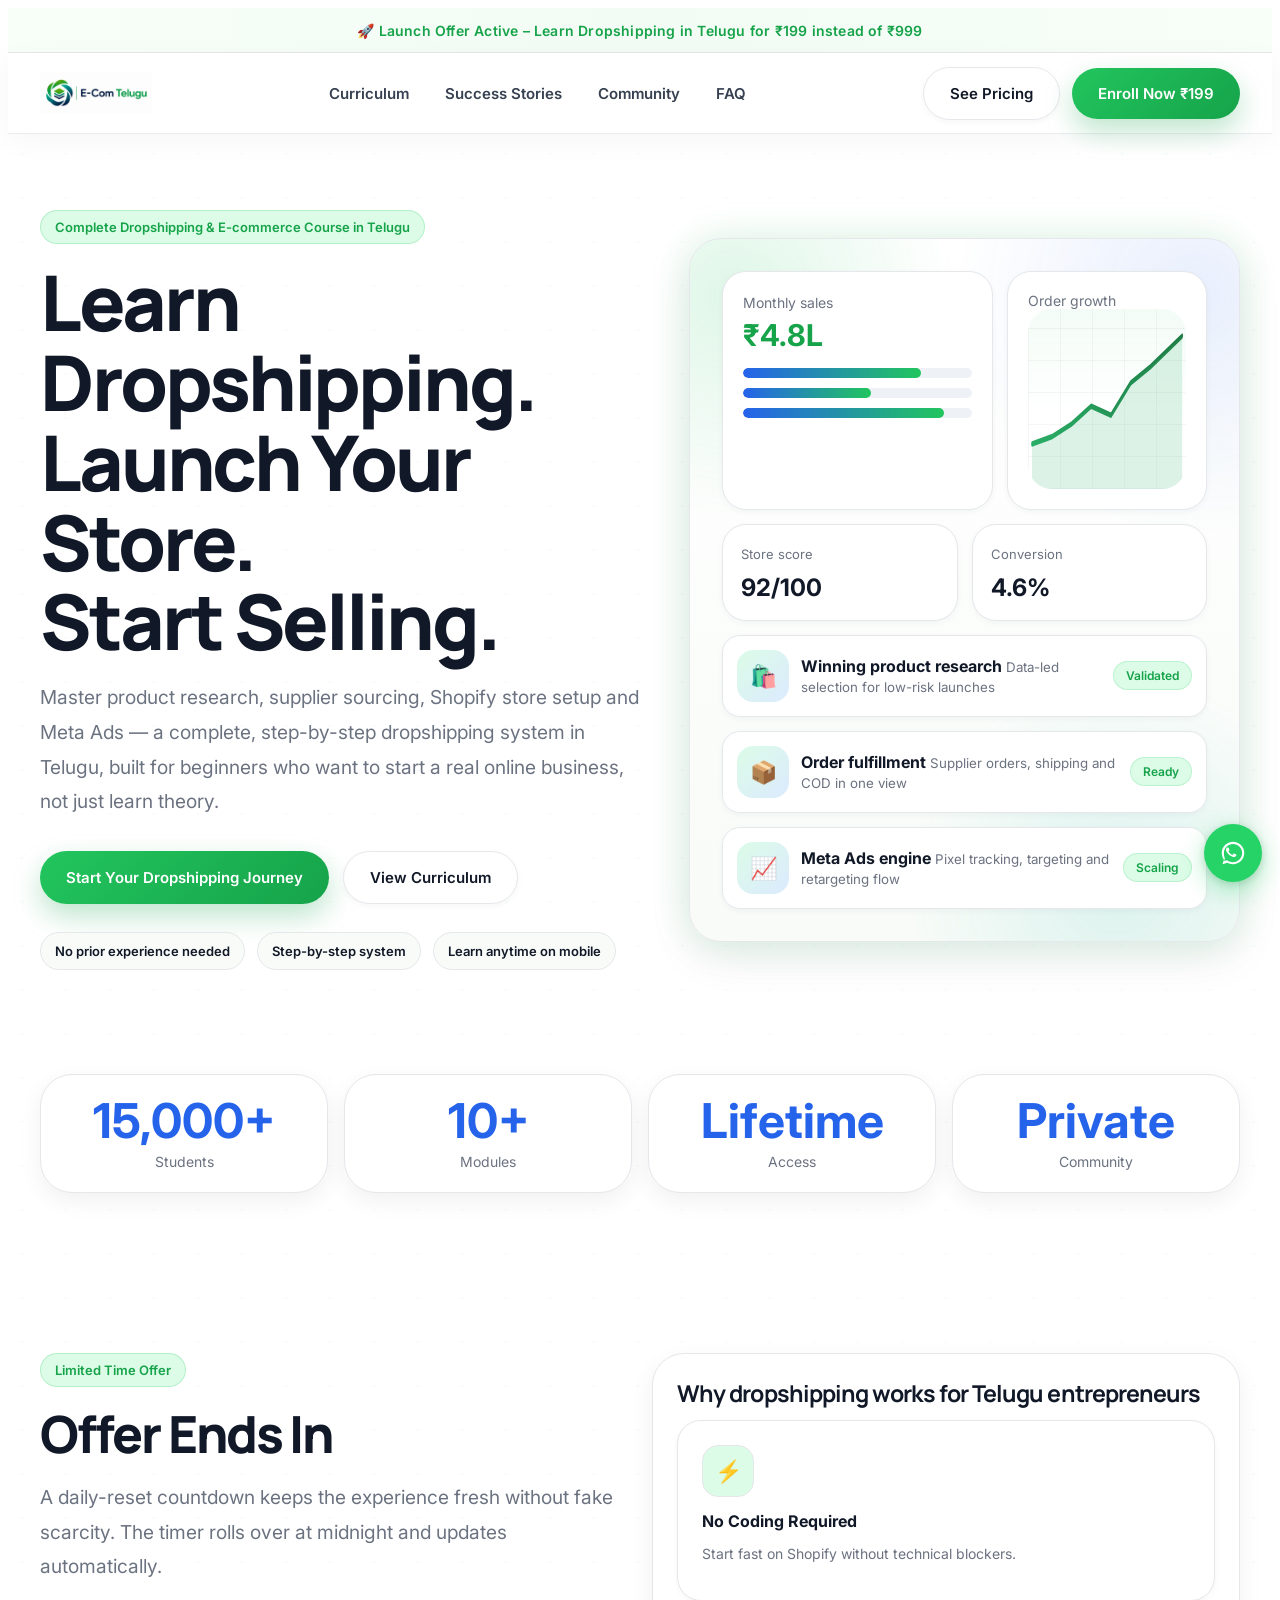
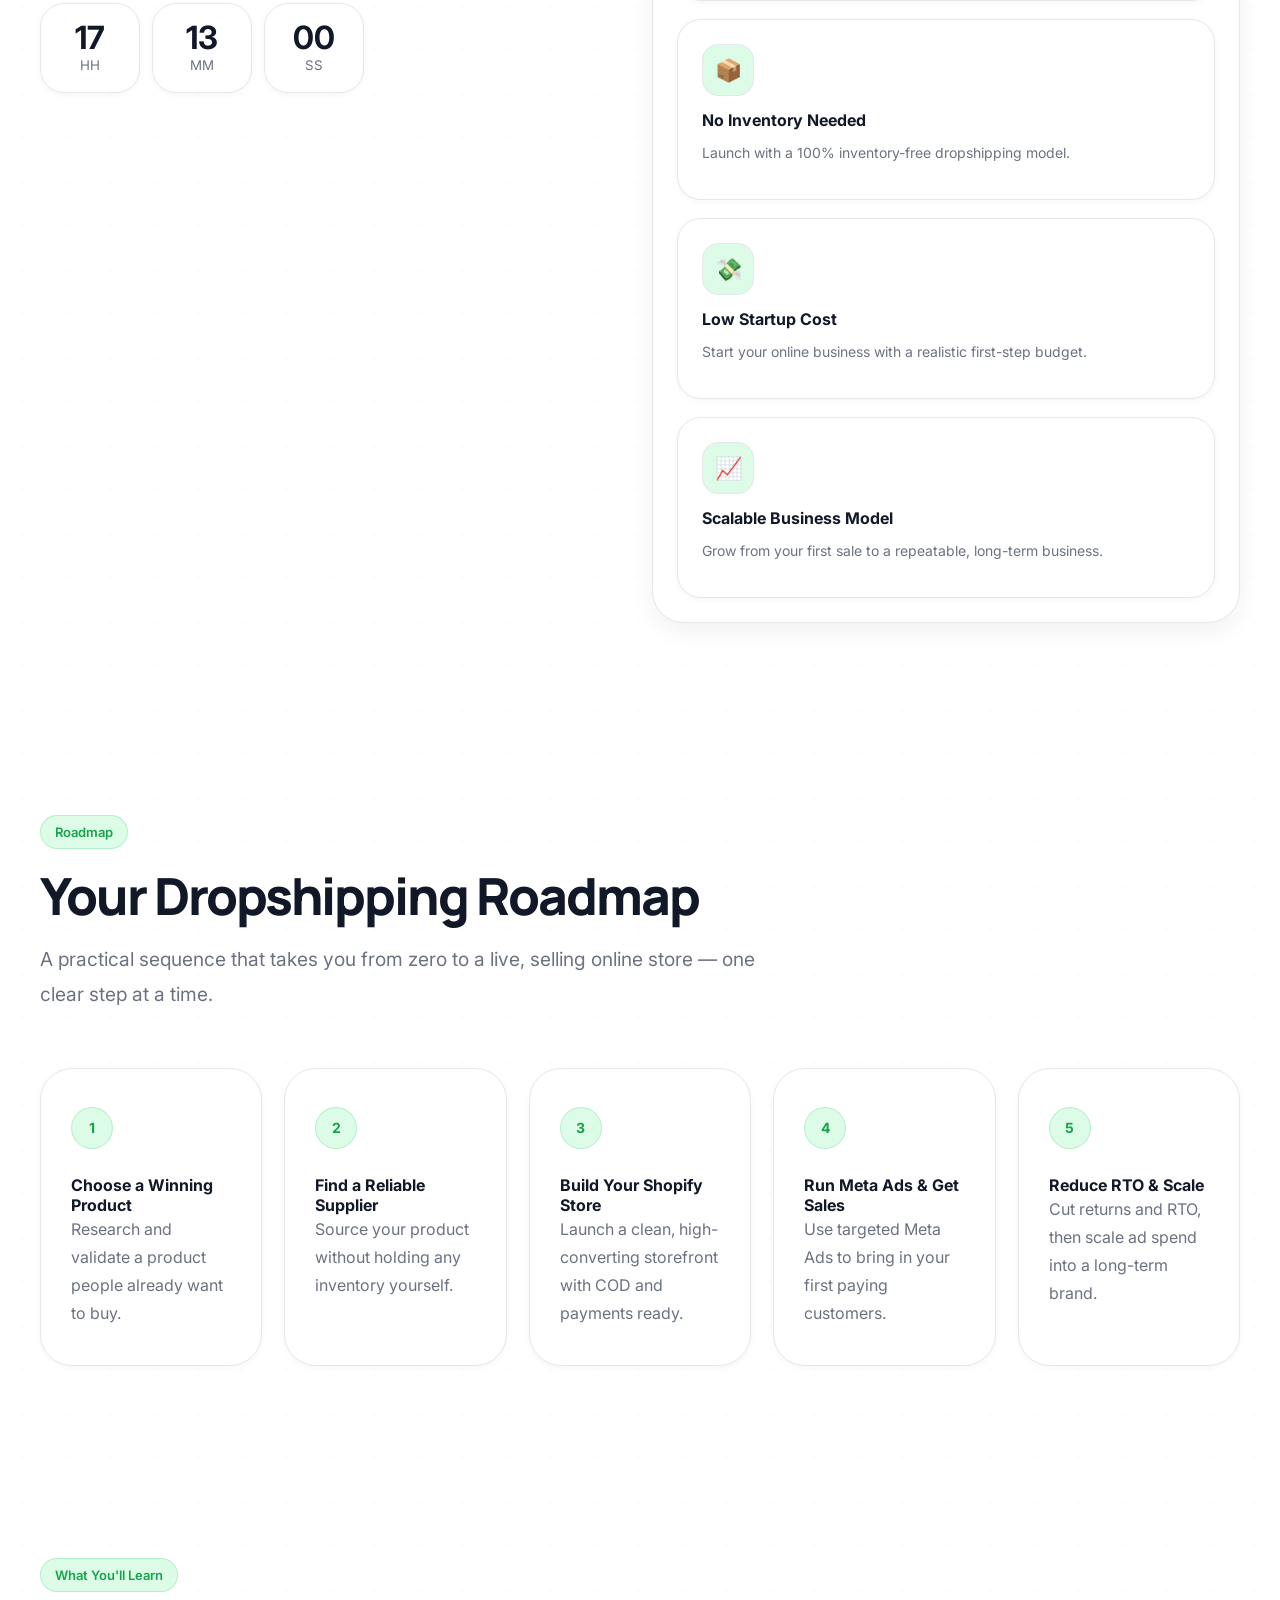
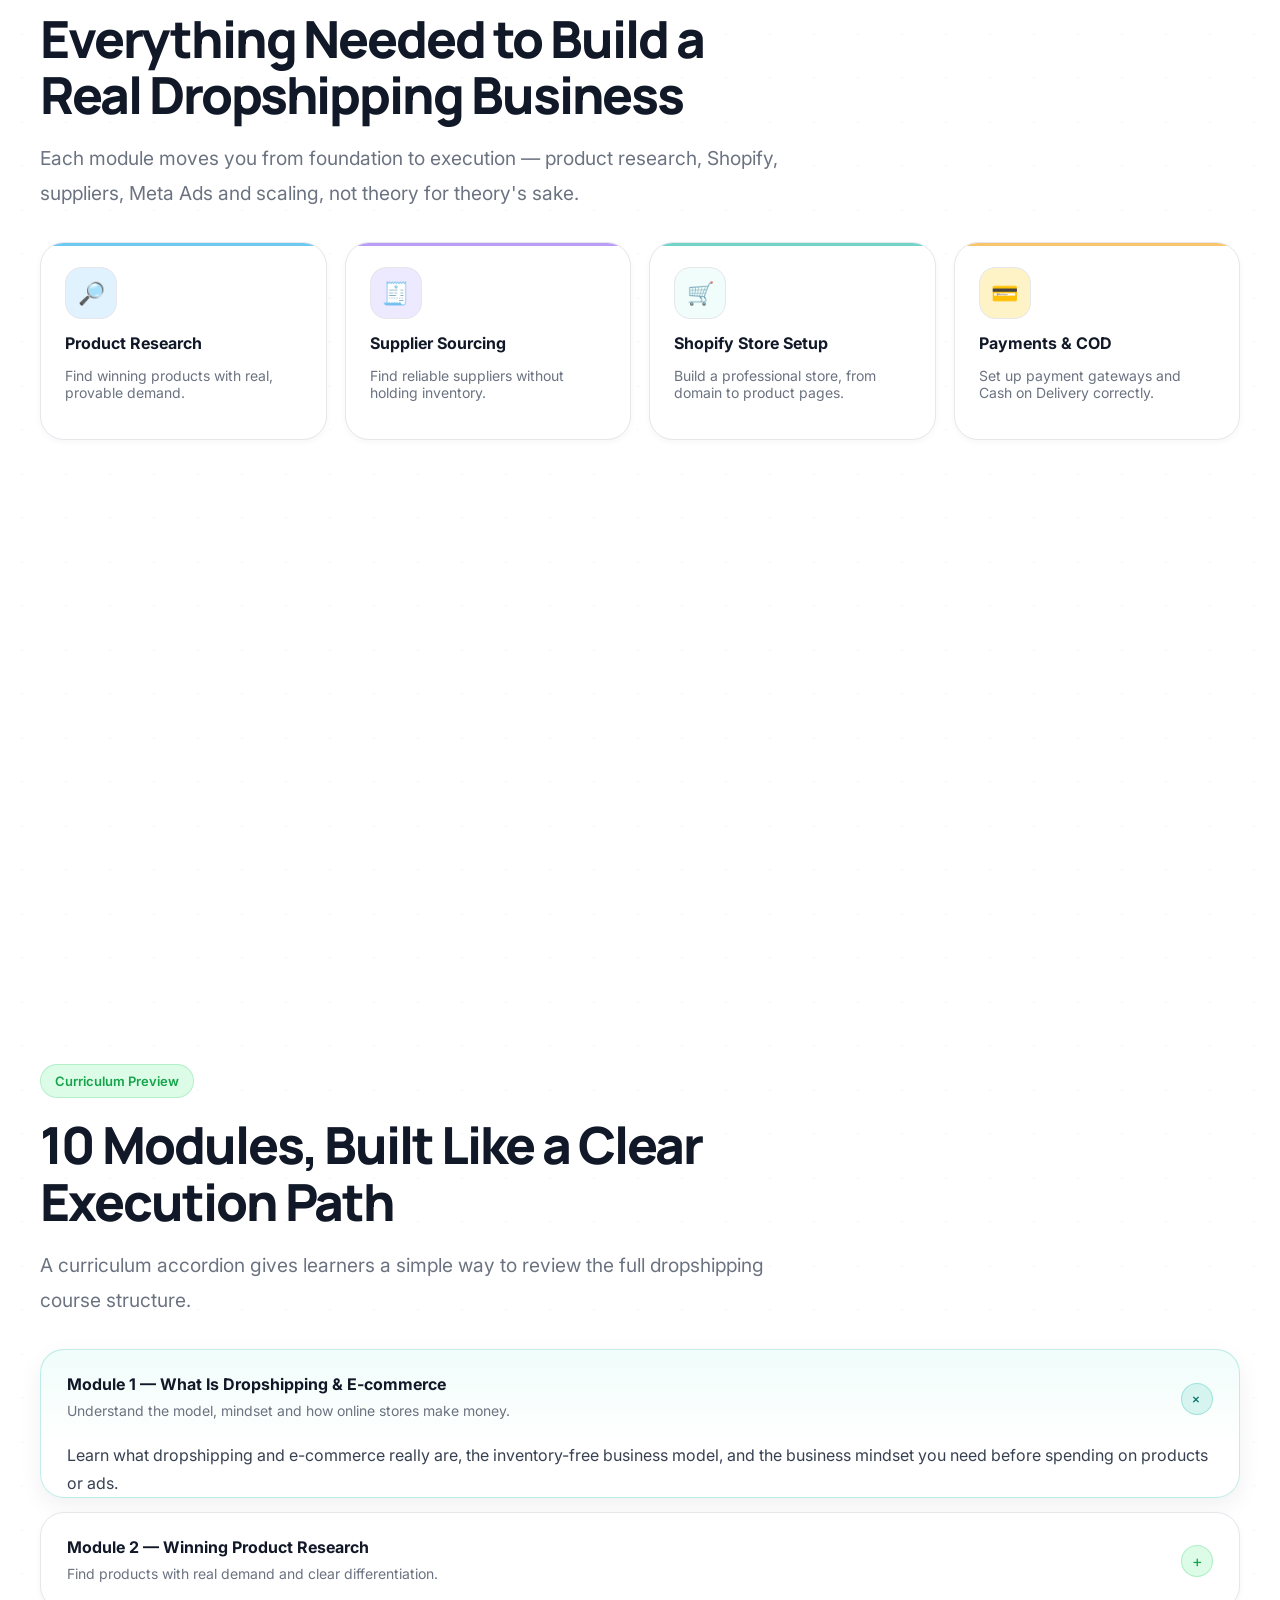
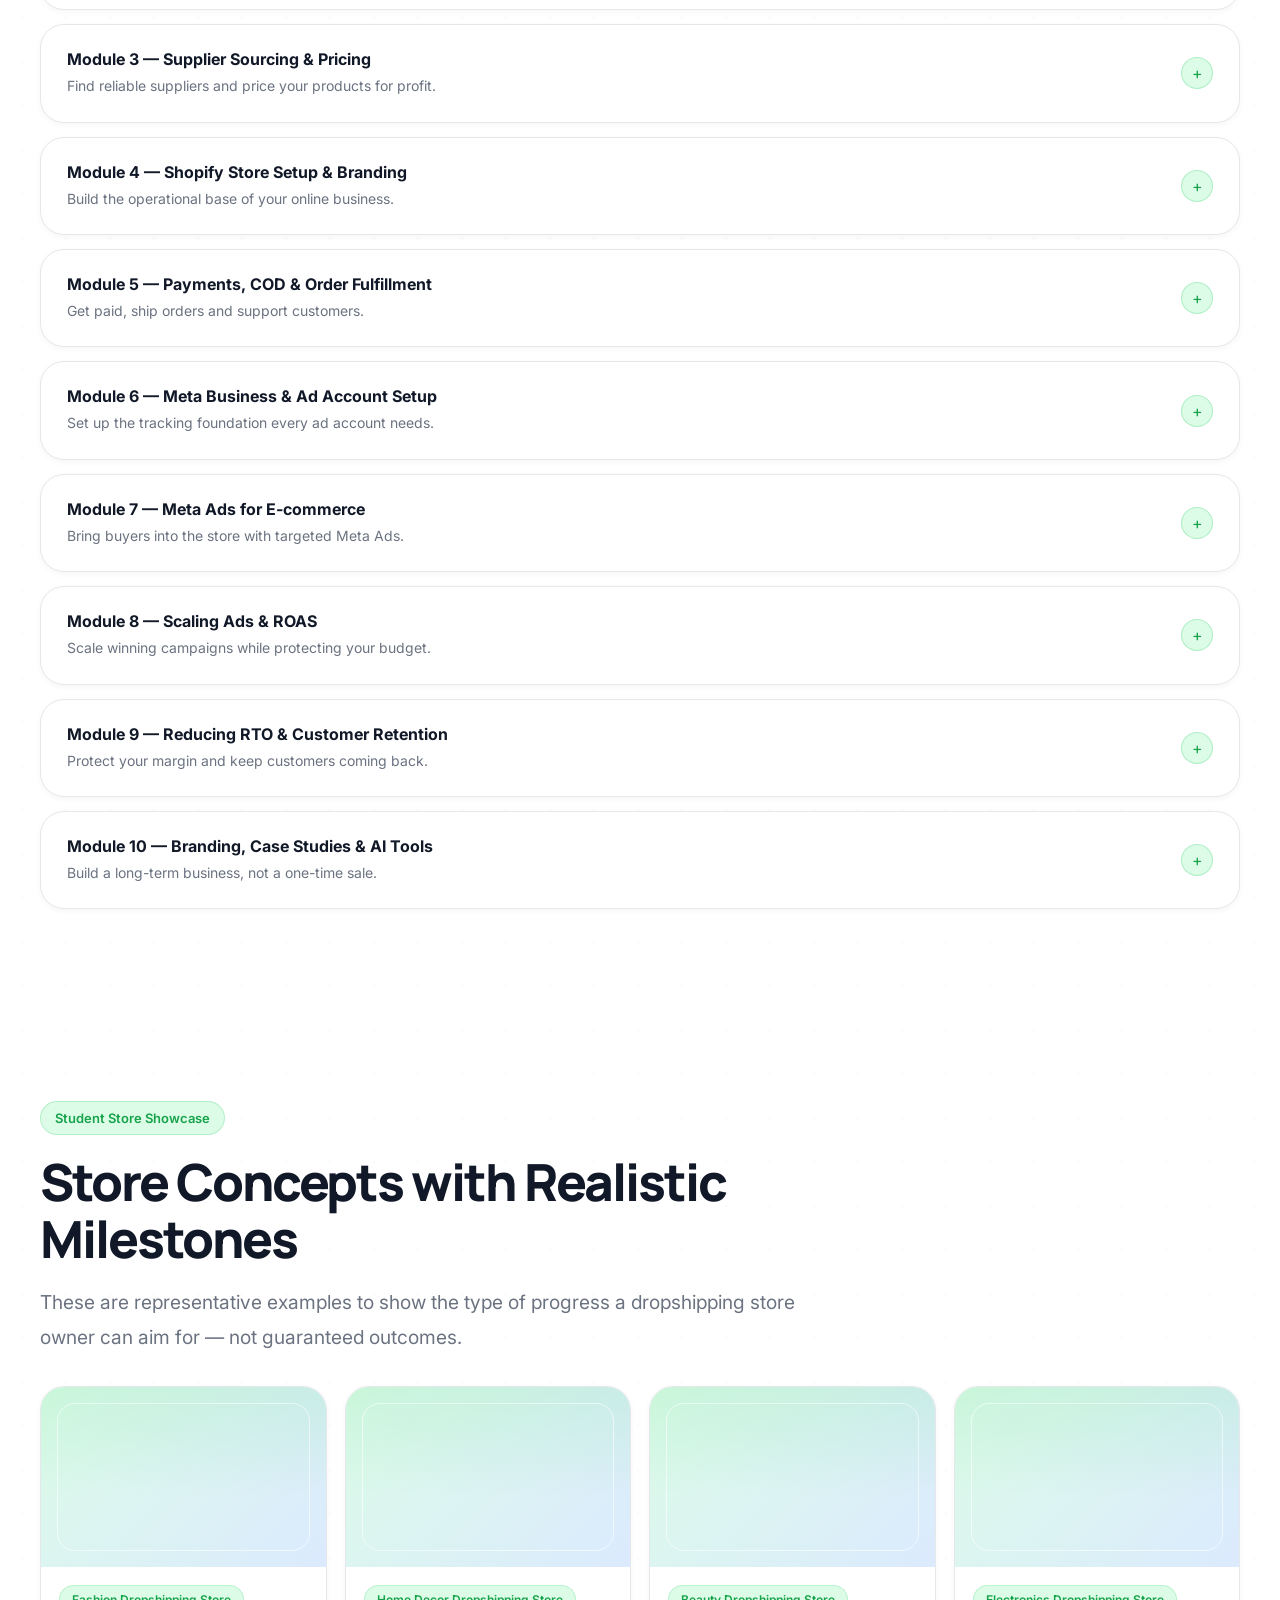
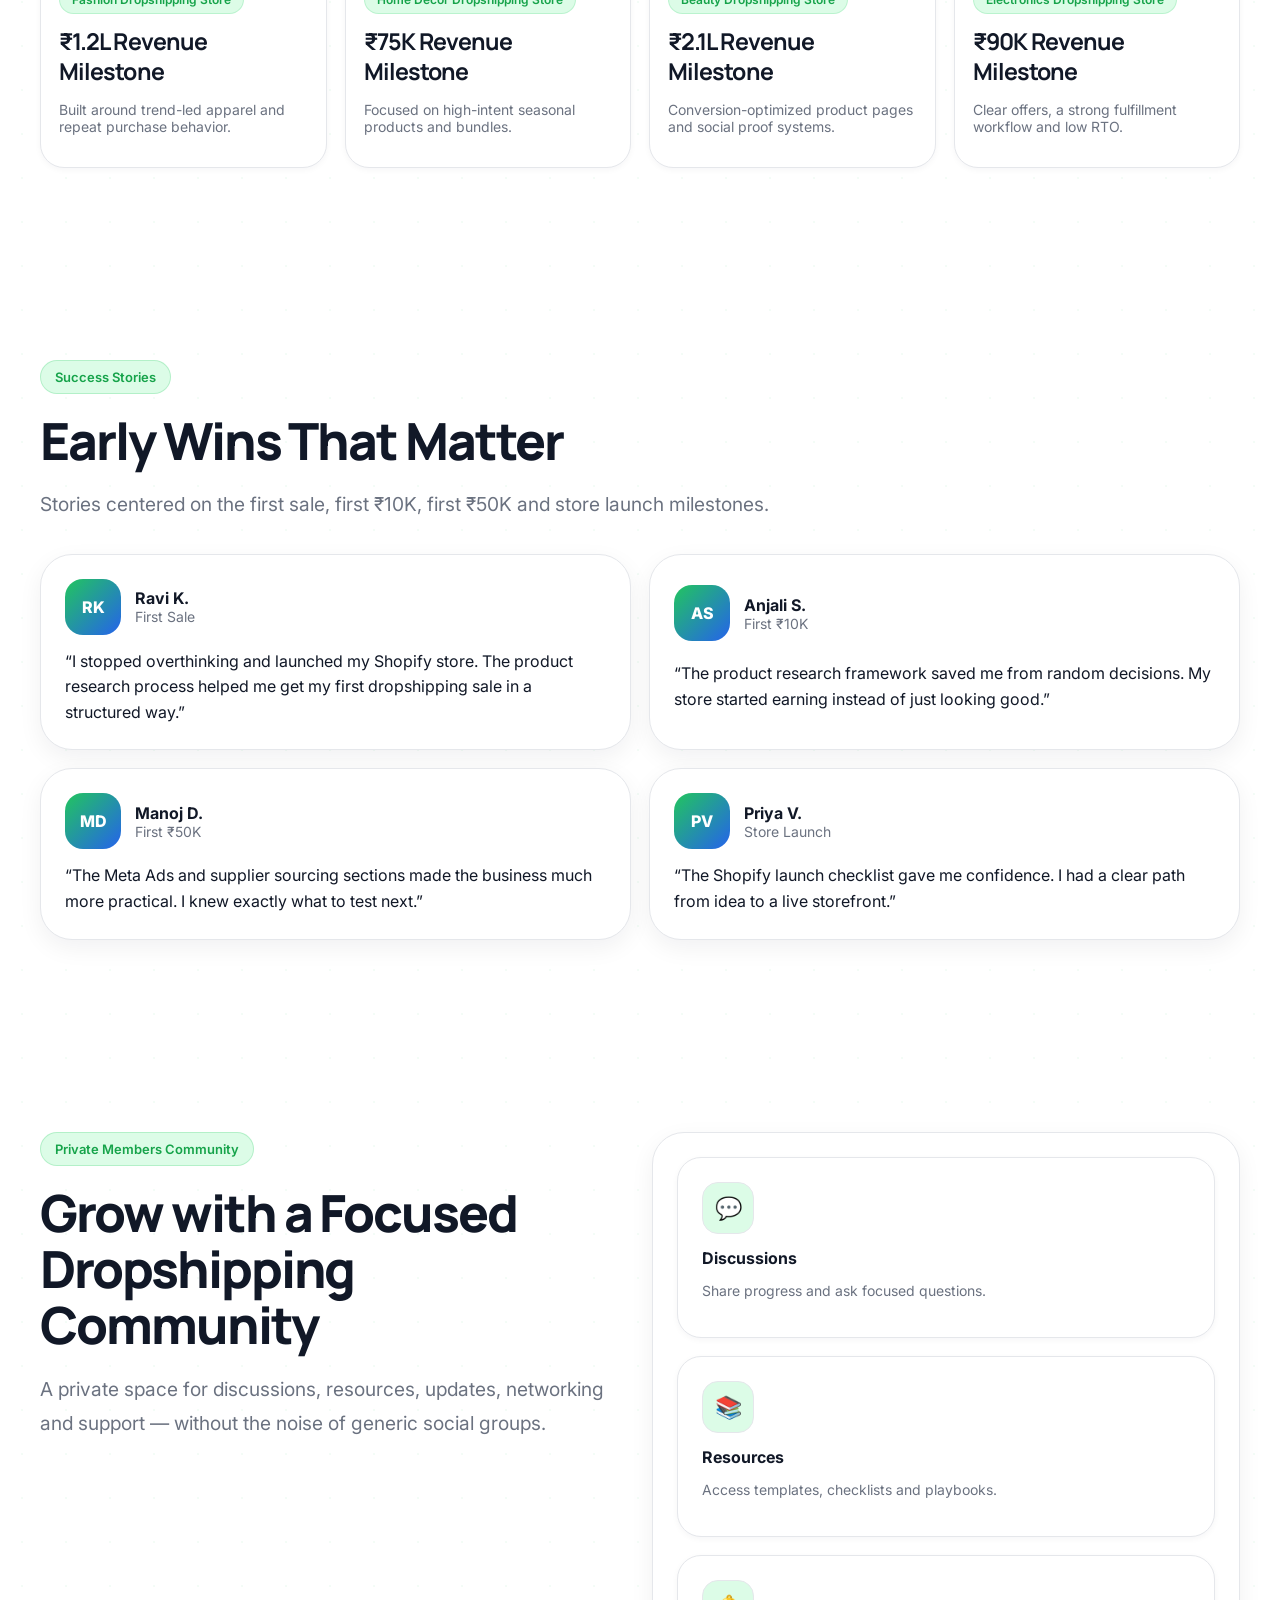
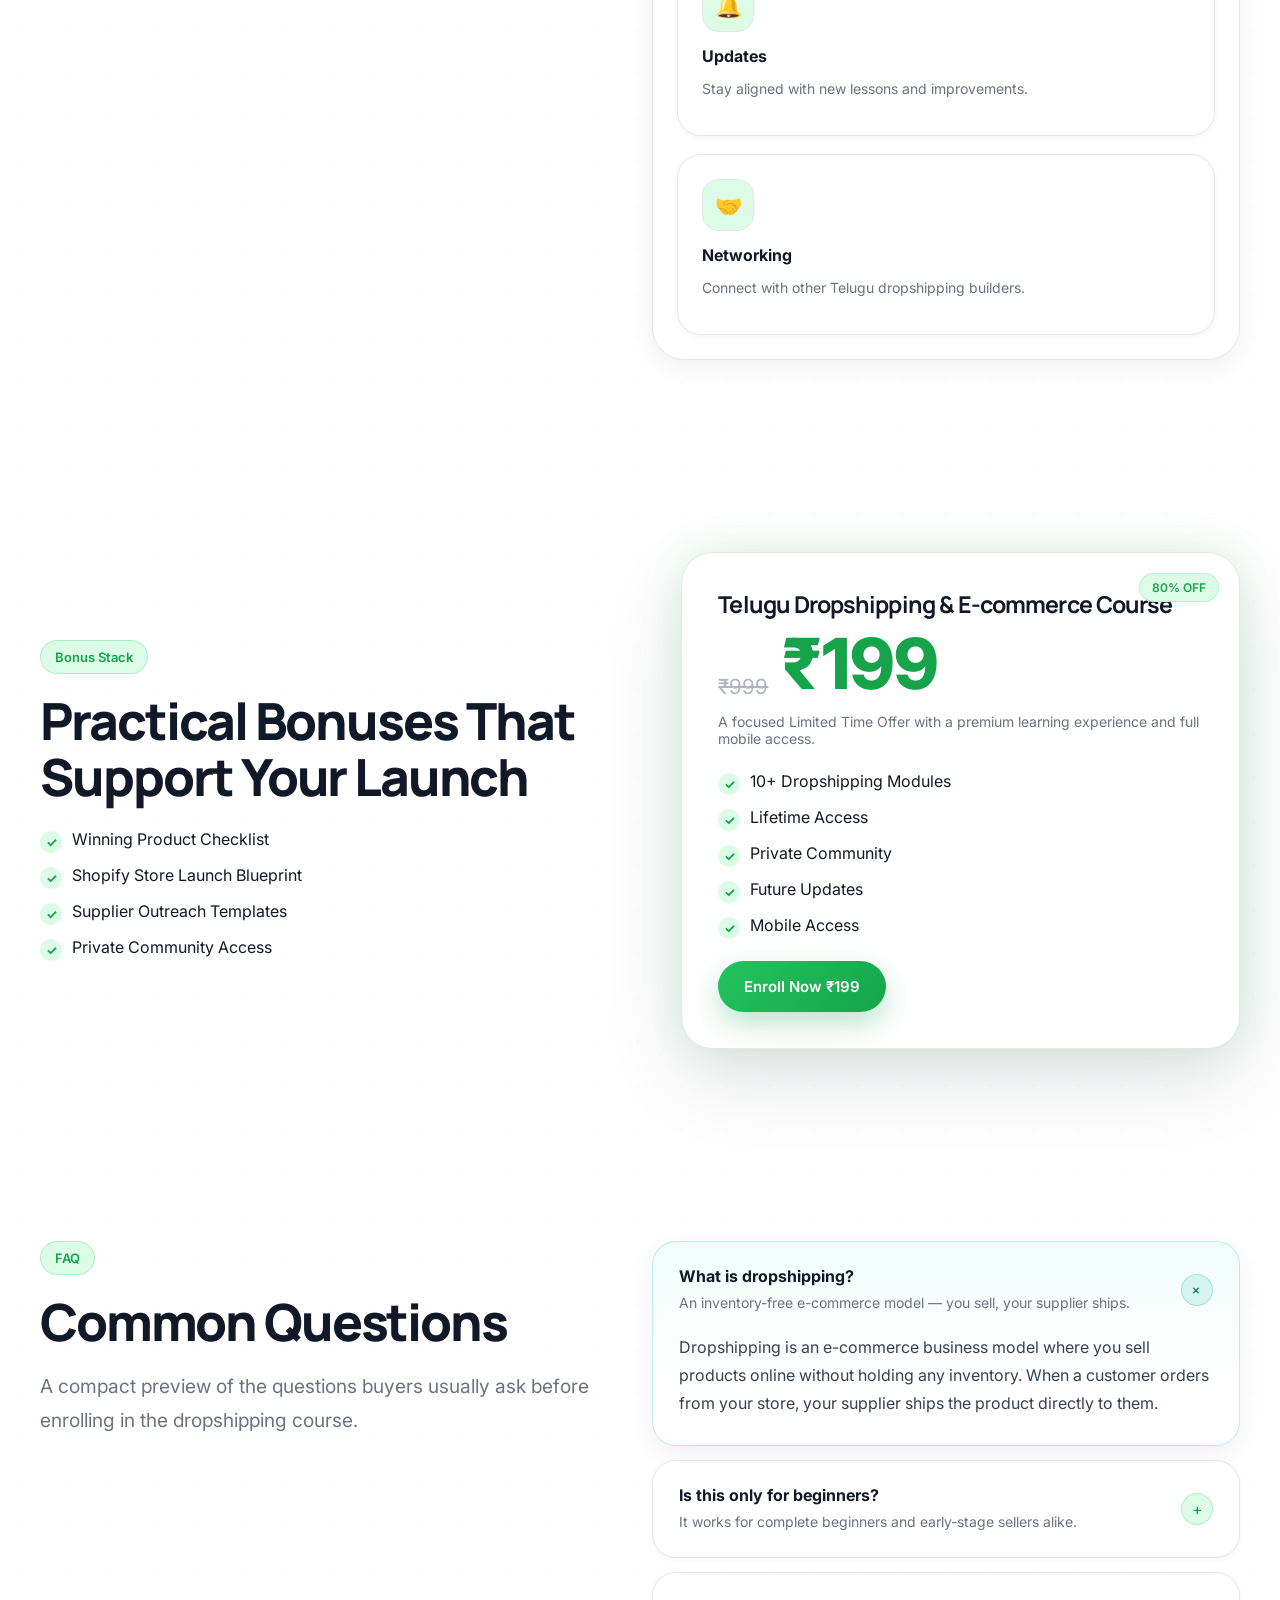
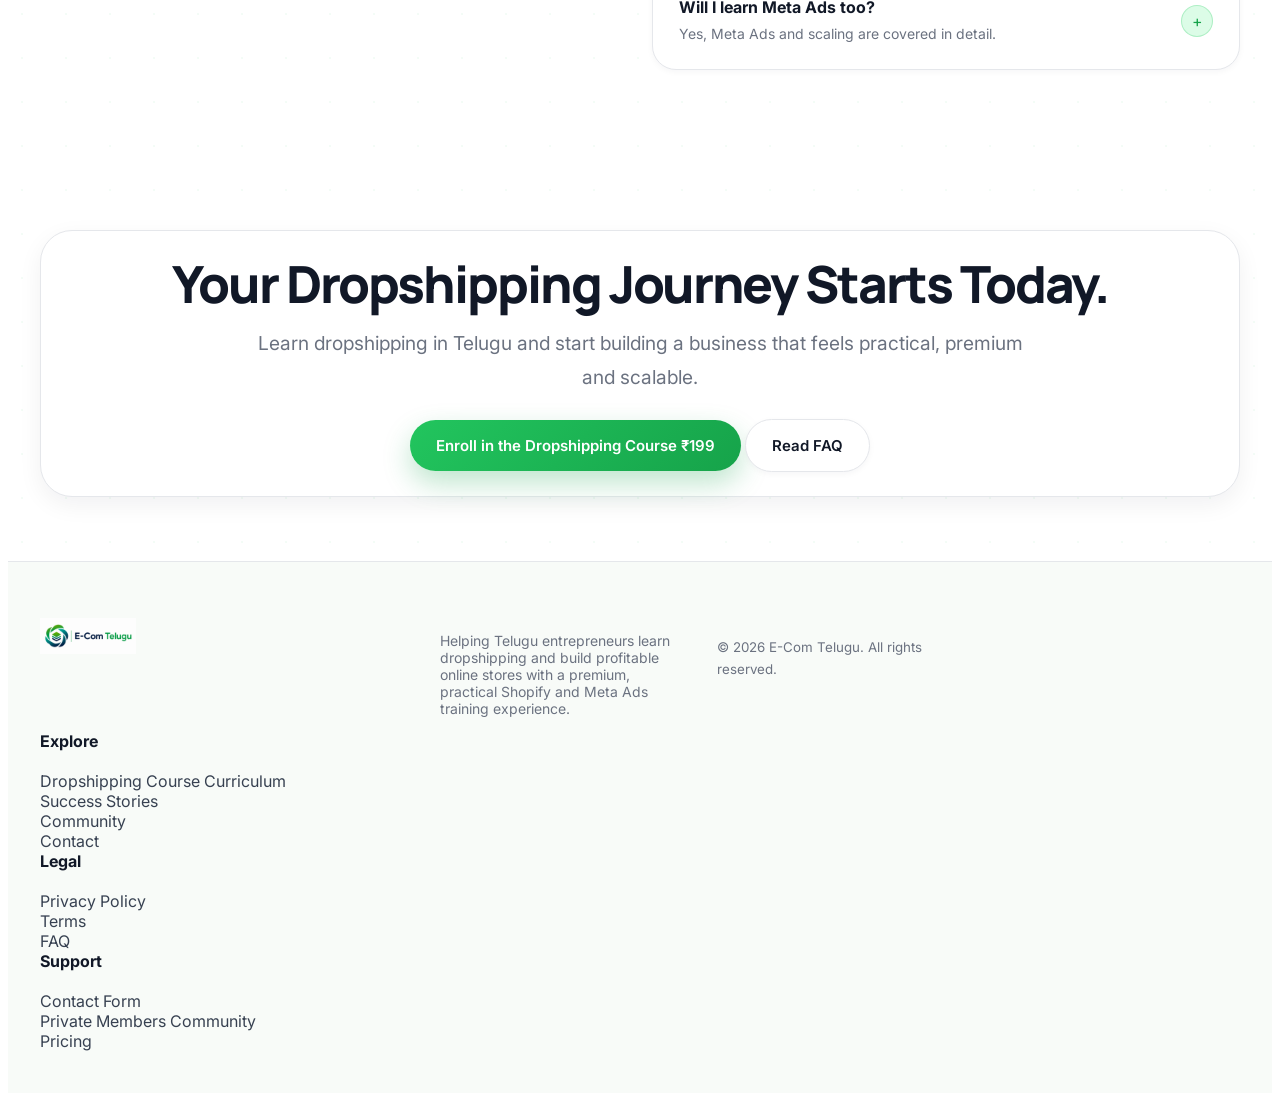
==== commit 942ec6a8: "Improve SEO and Telugu Dropshipping Course content" ====
--- a/index.html
+++ b/index.html
@@ -29,7 +29,7 @@
   {
     "@context": "https://schema.org",
     "@type": "Course",
-    "name": "E-Com Telugu Dropshipping & E-commerce Masterclass",
+    "name": "E-Com Telugu Dropshipping & E-commerce Course",
     "description": "A complete Telugu-language dropshipping and e-commerce course covering product research, supplier sourcing, Shopify store setup, payments, order fulfillment, Meta Ads and scaling.",
     "provider": {
       "@type": "Organization",
@@ -442,7 +442,7 @@
       </div>
       <div class="card price-card reveal">
         <span class="tag price-badge">80% OFF</span>
-        <h3>Telugu Dropshipping &amp; E-commerce Masterclass</h3>
+        <h3>Telugu Dropshipping &amp; E-commerce Course</h3>
         <div class="price">
           <span class="old">₹999</span>
           <span class="new">₹199</span>
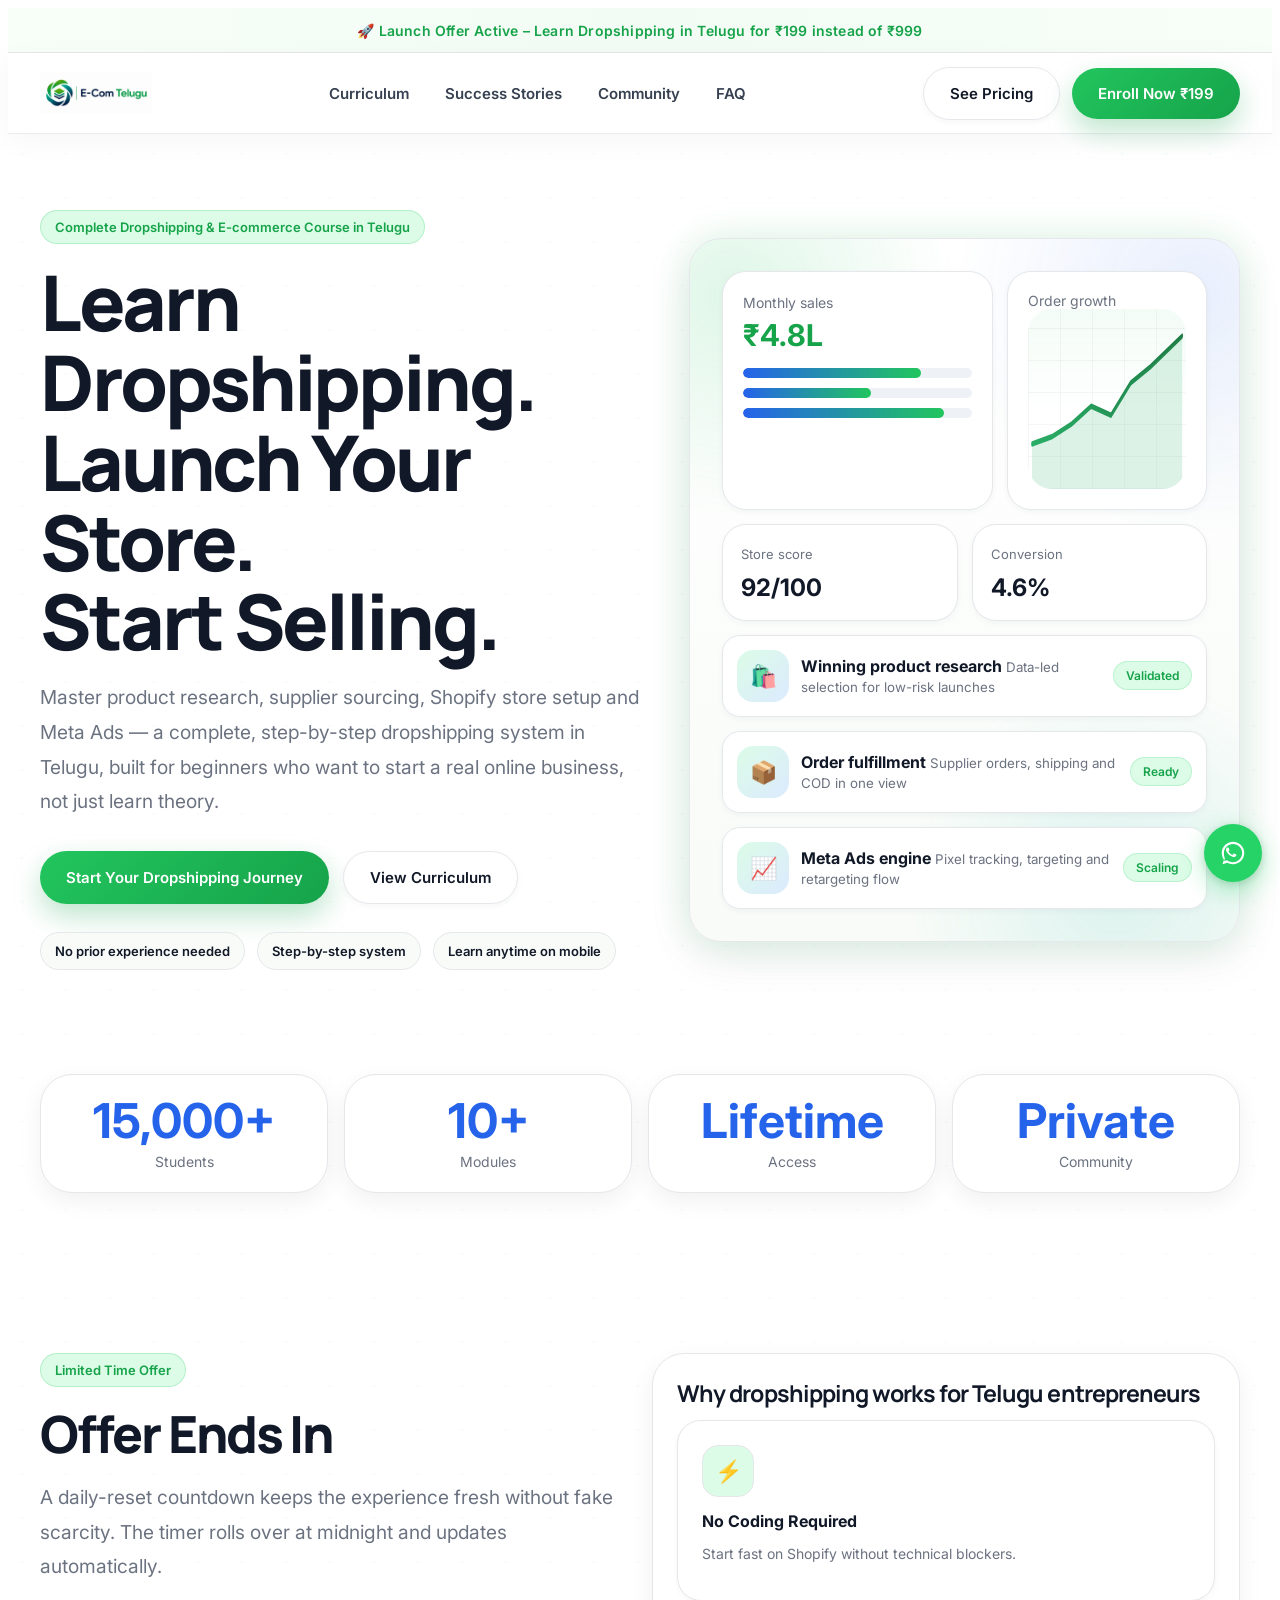
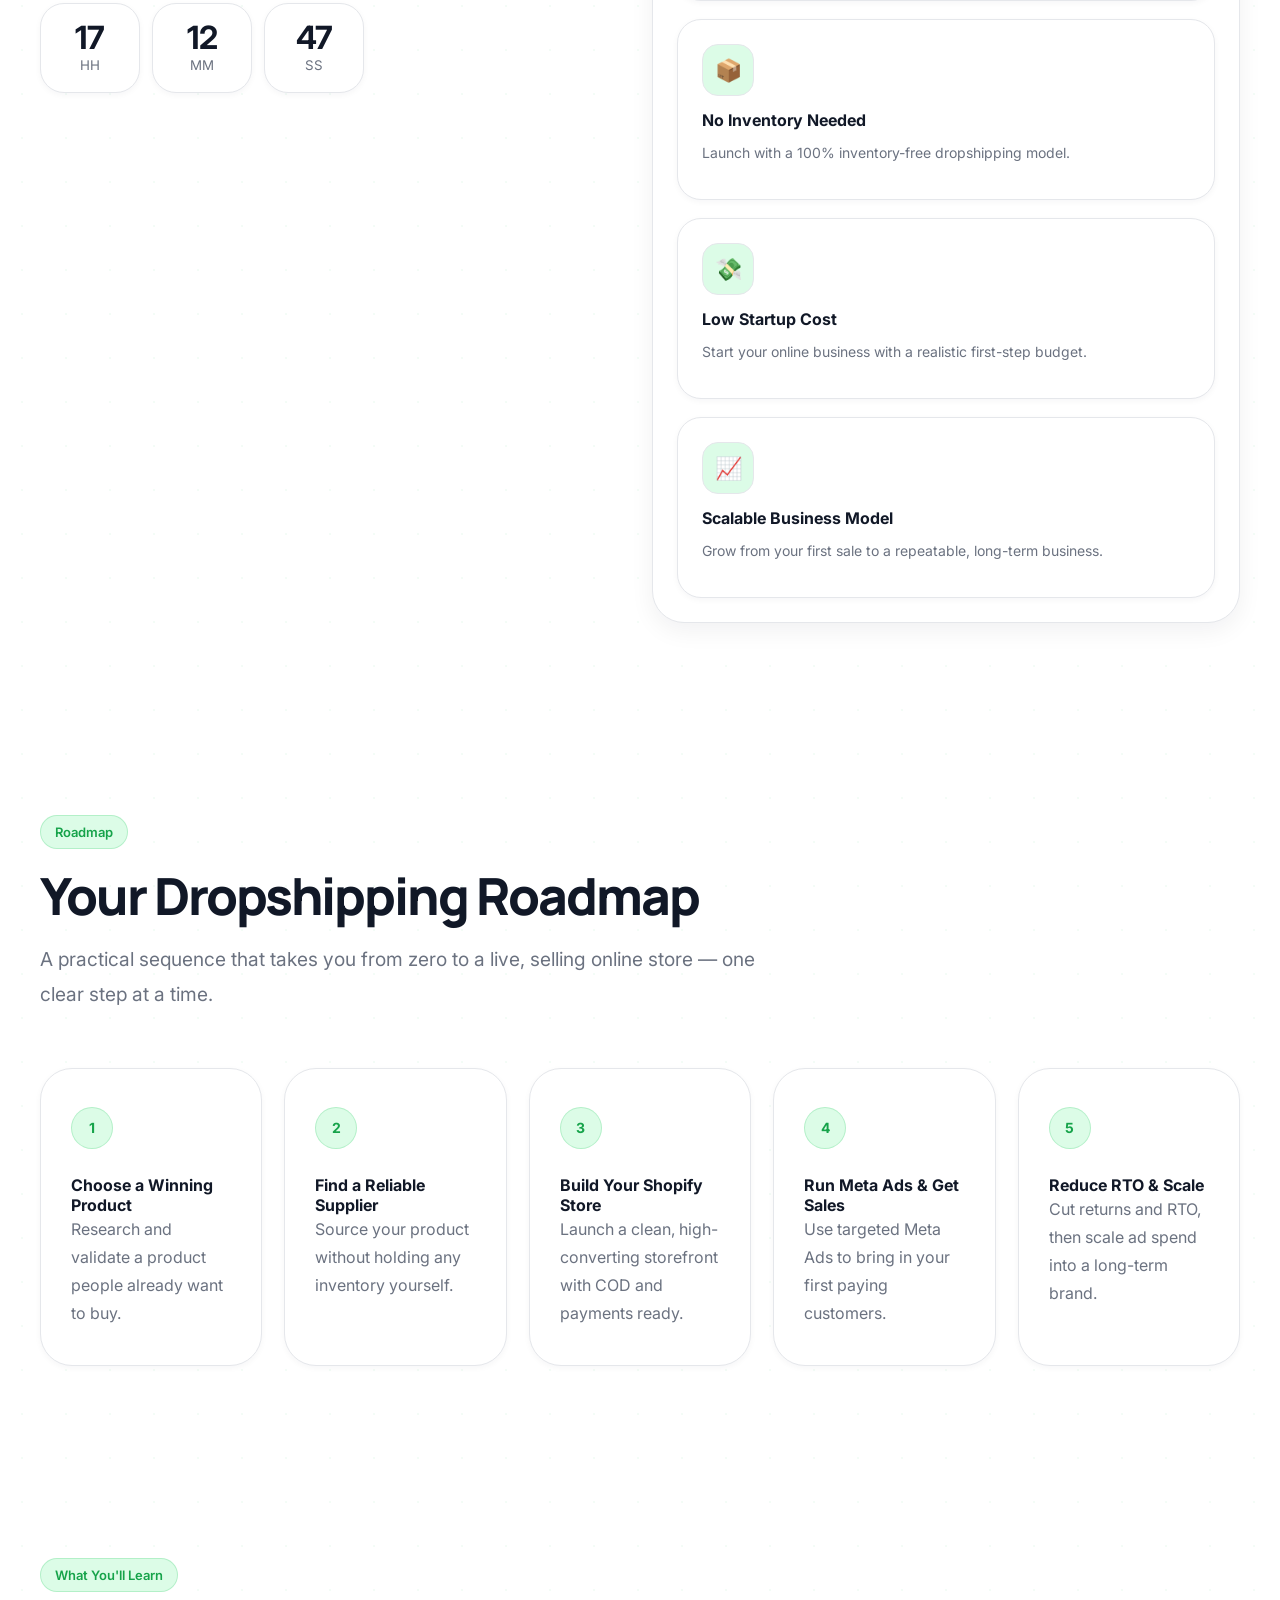
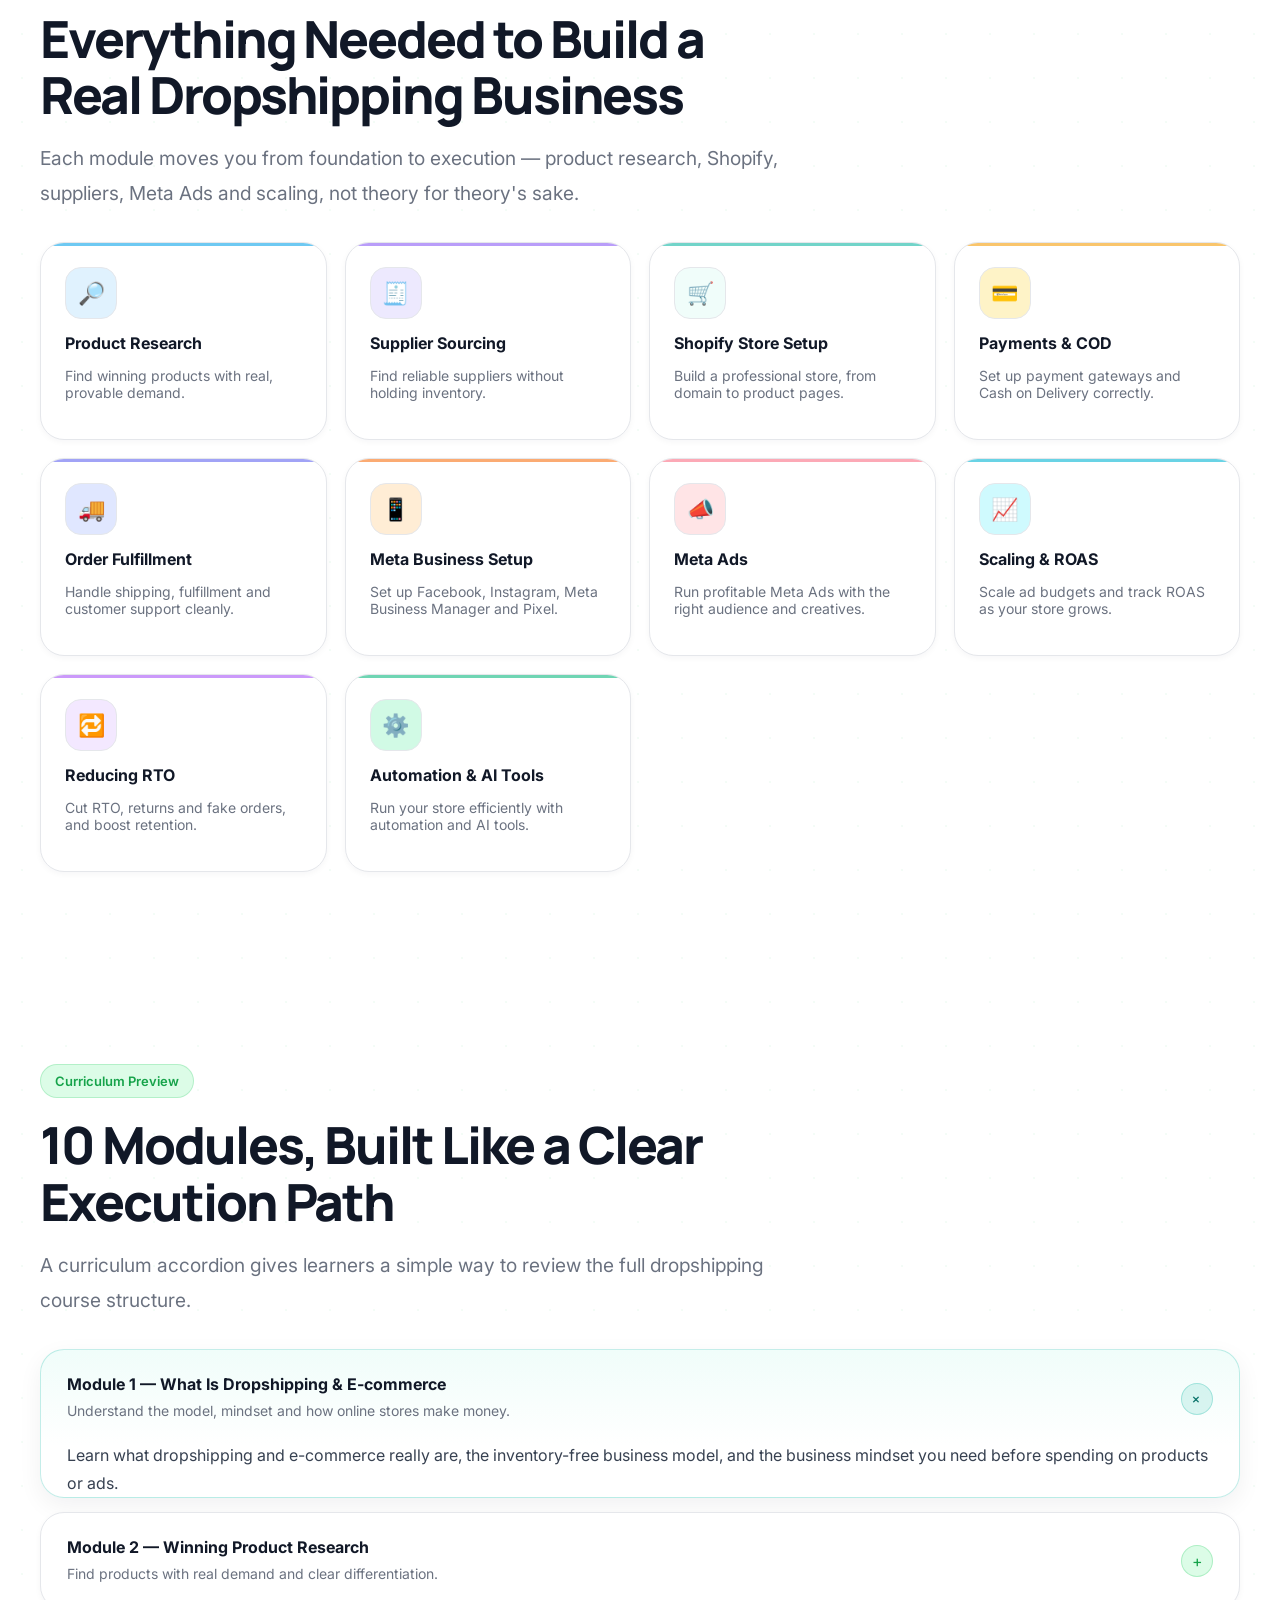
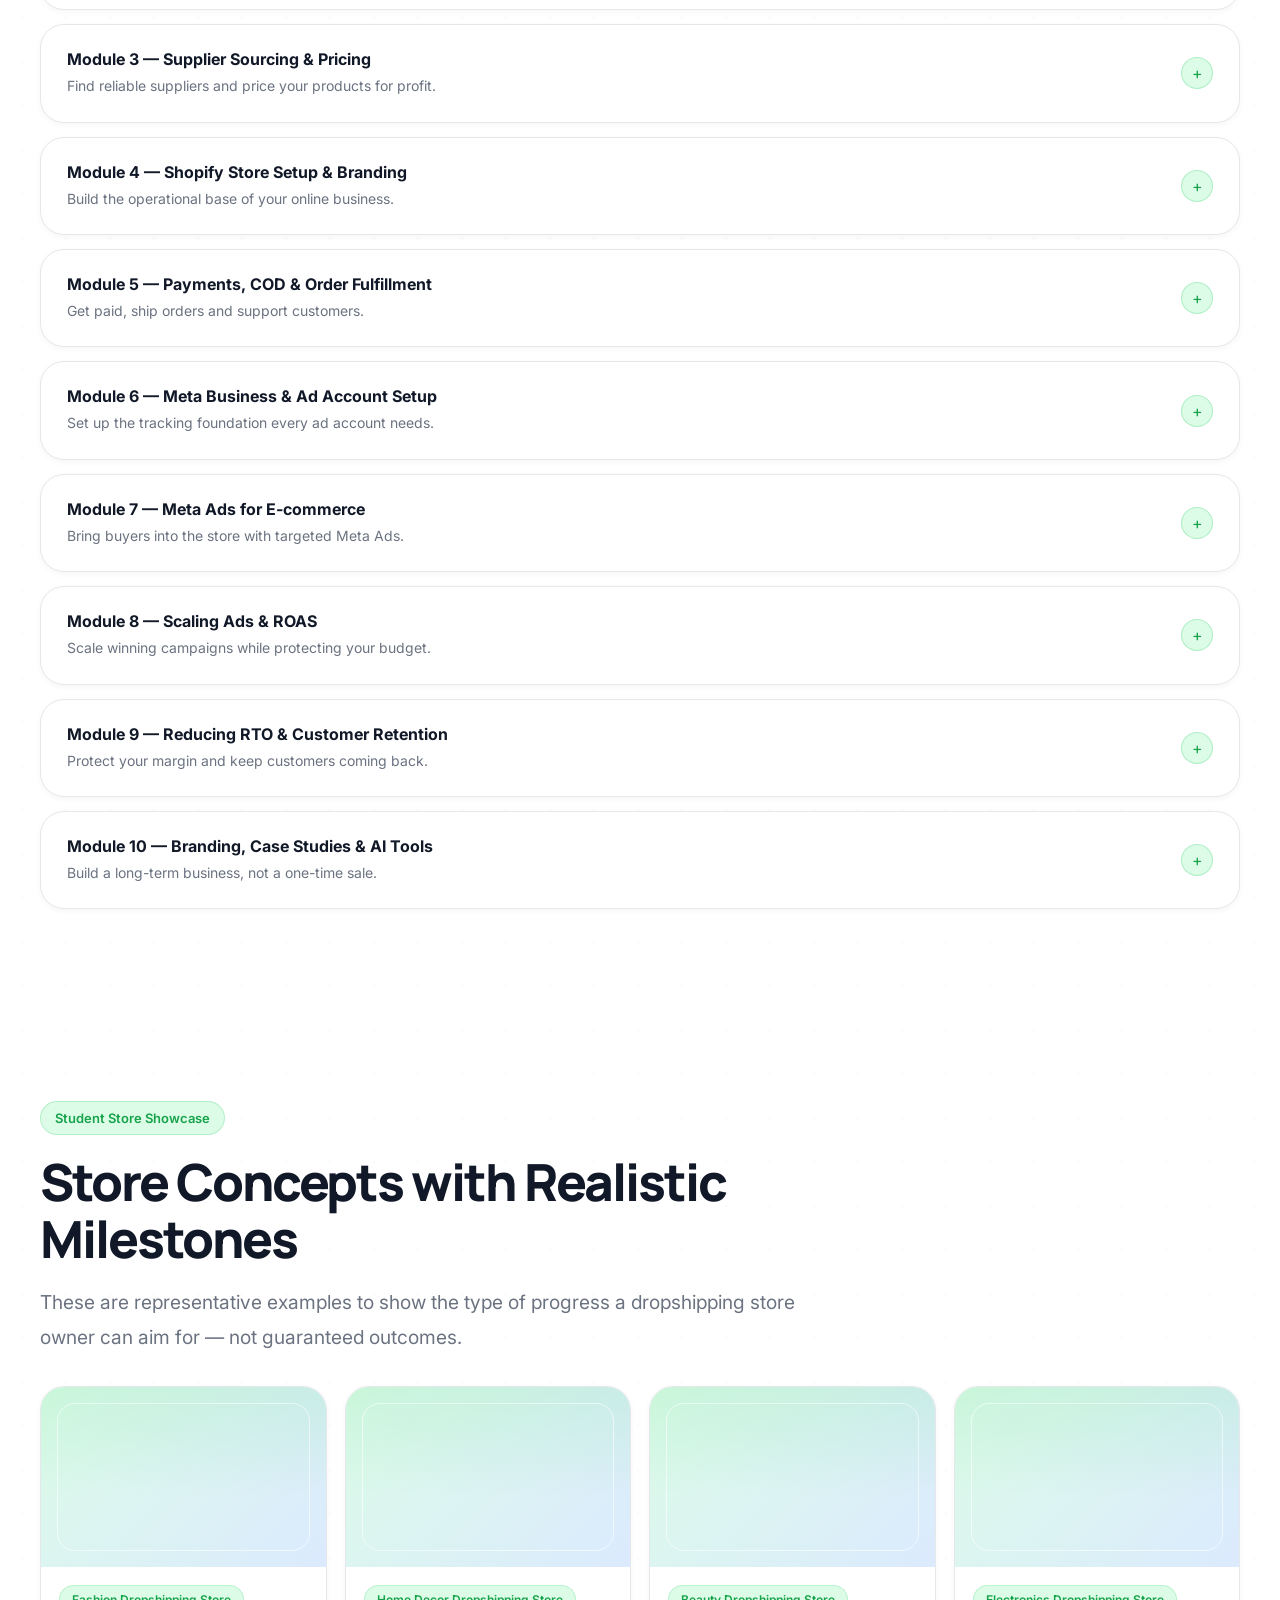
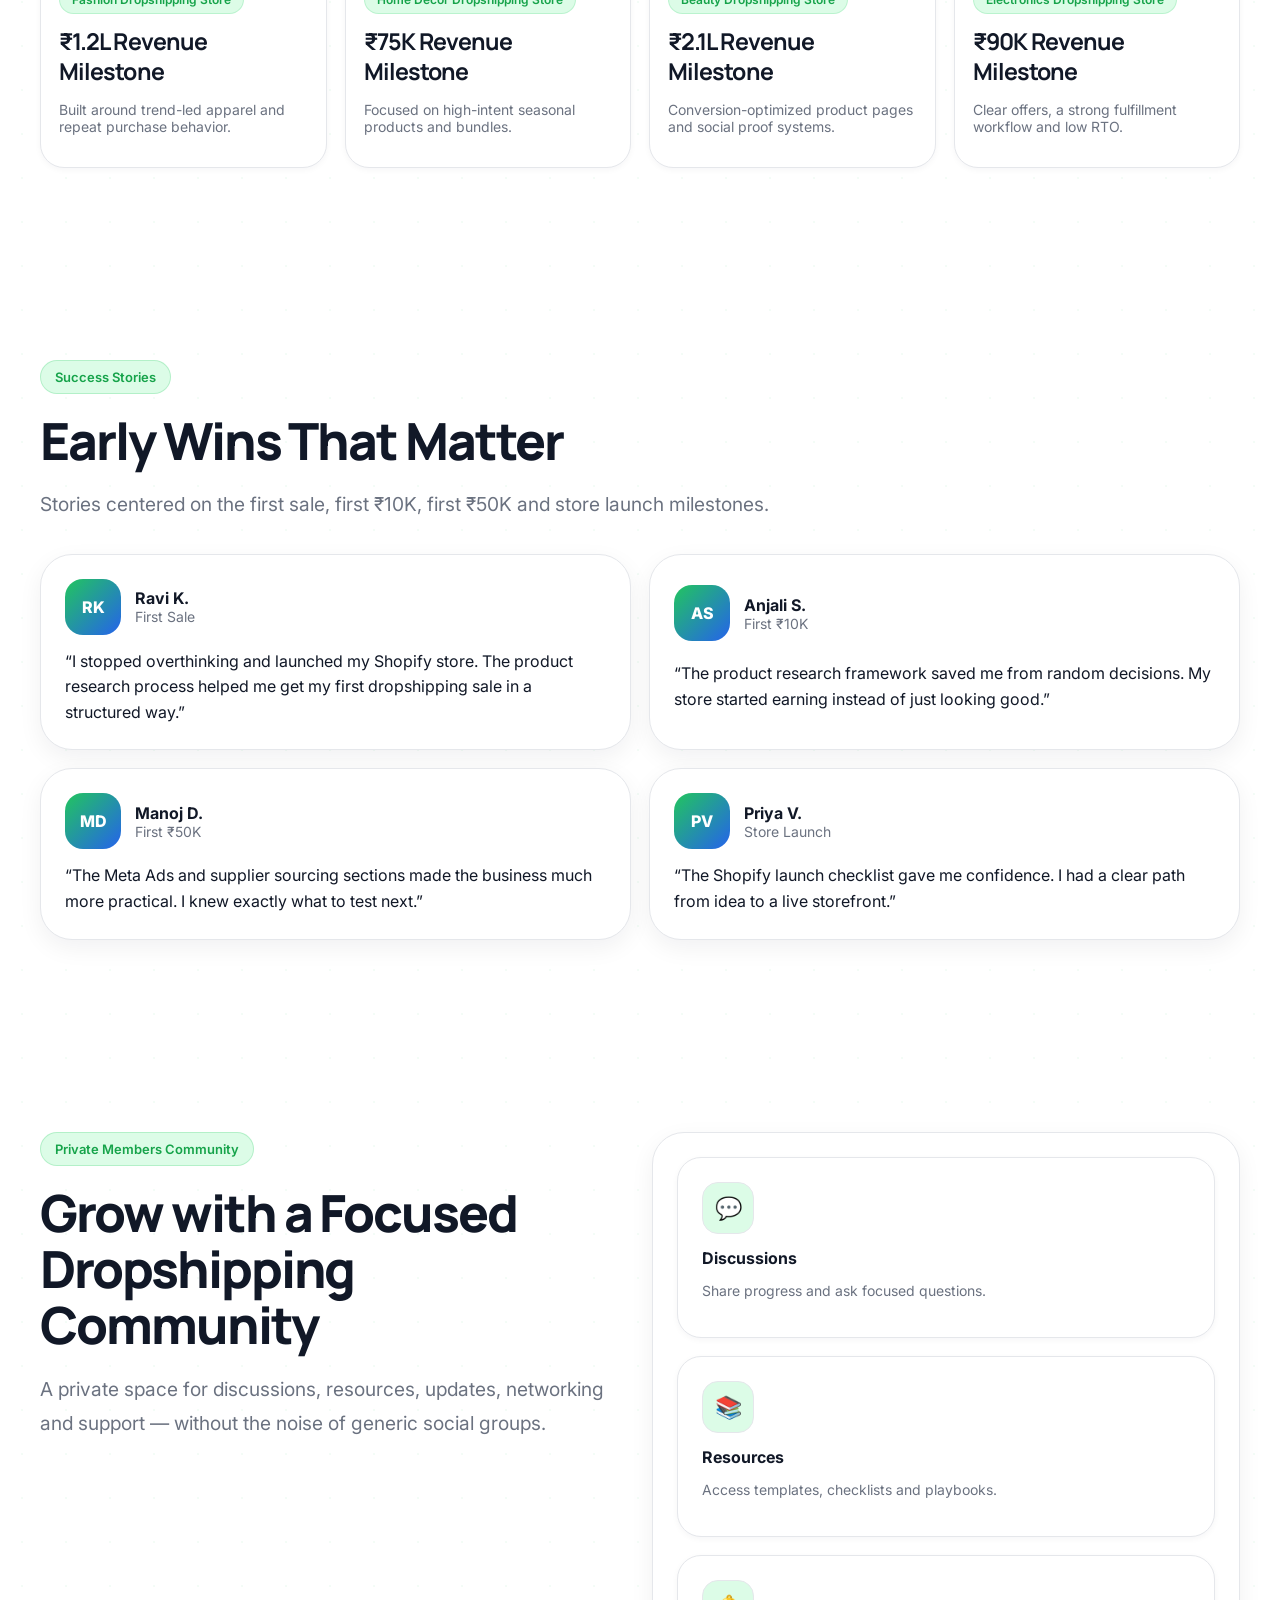
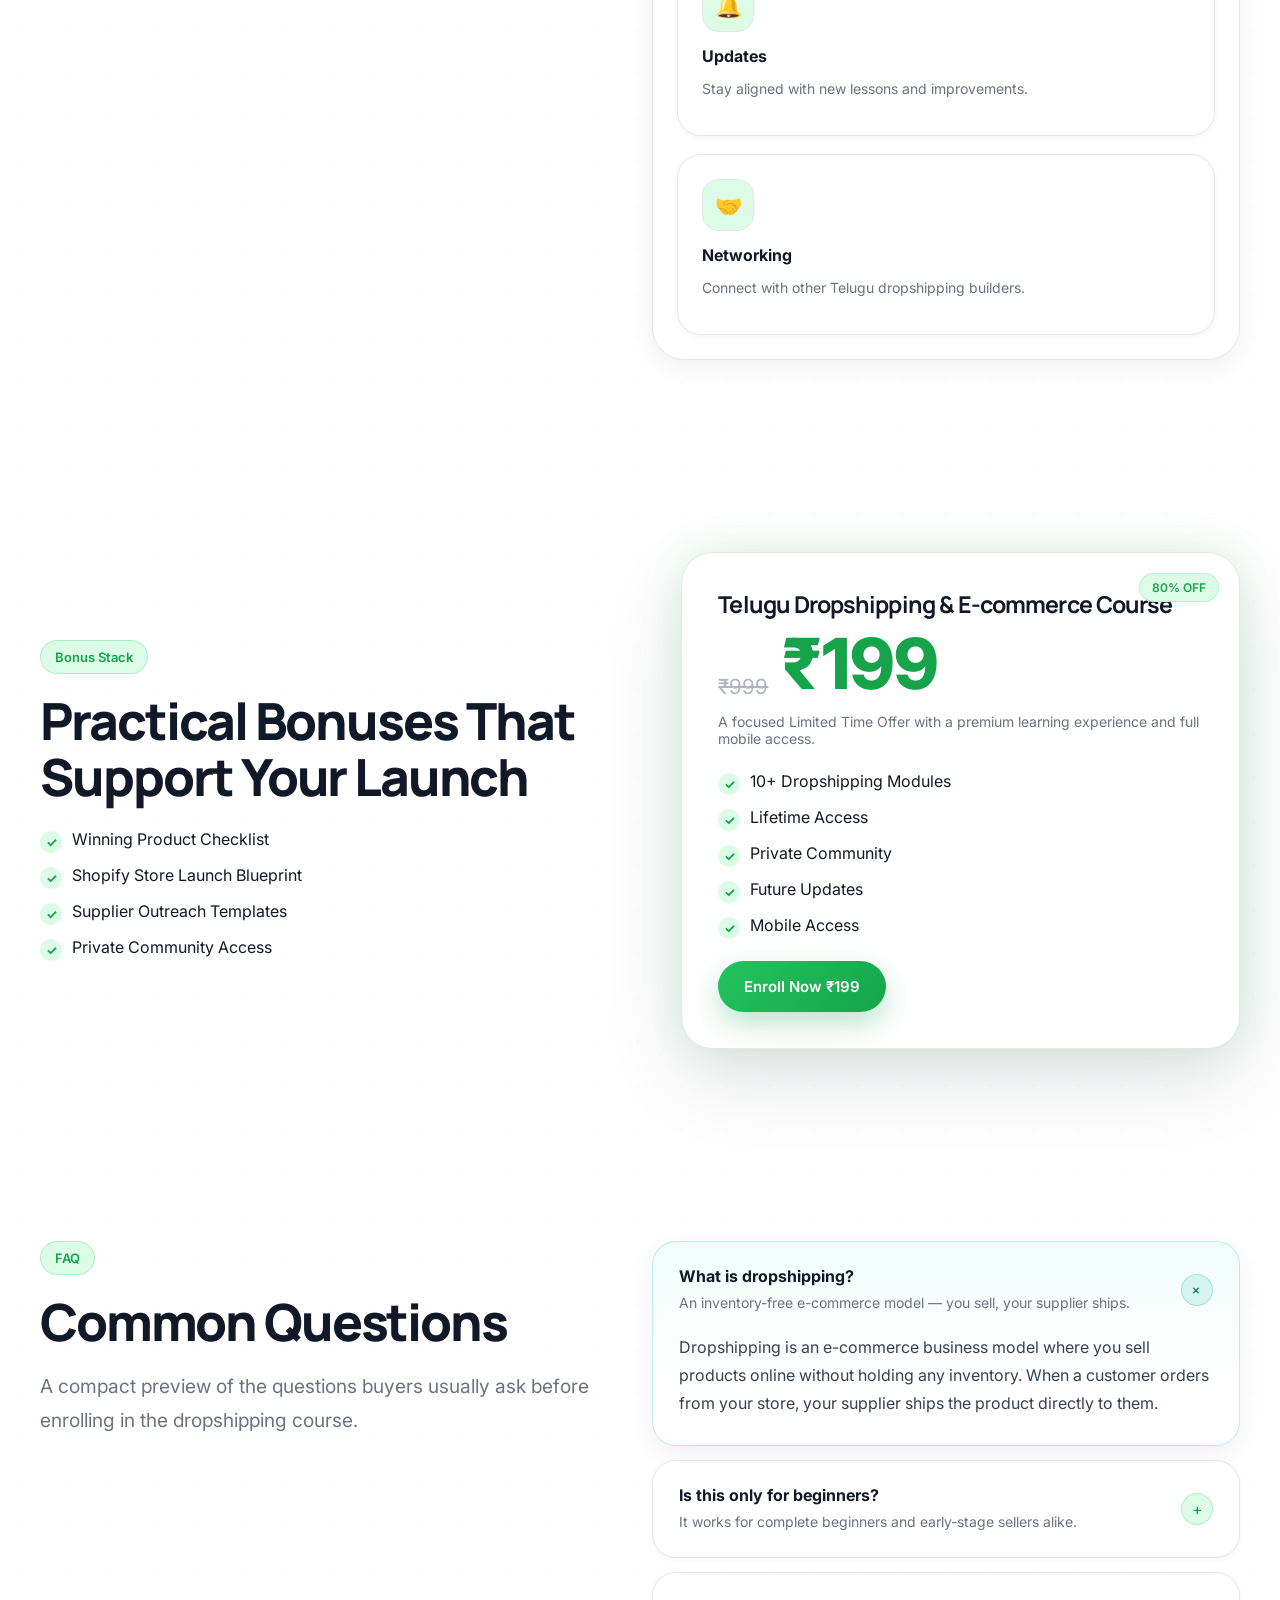
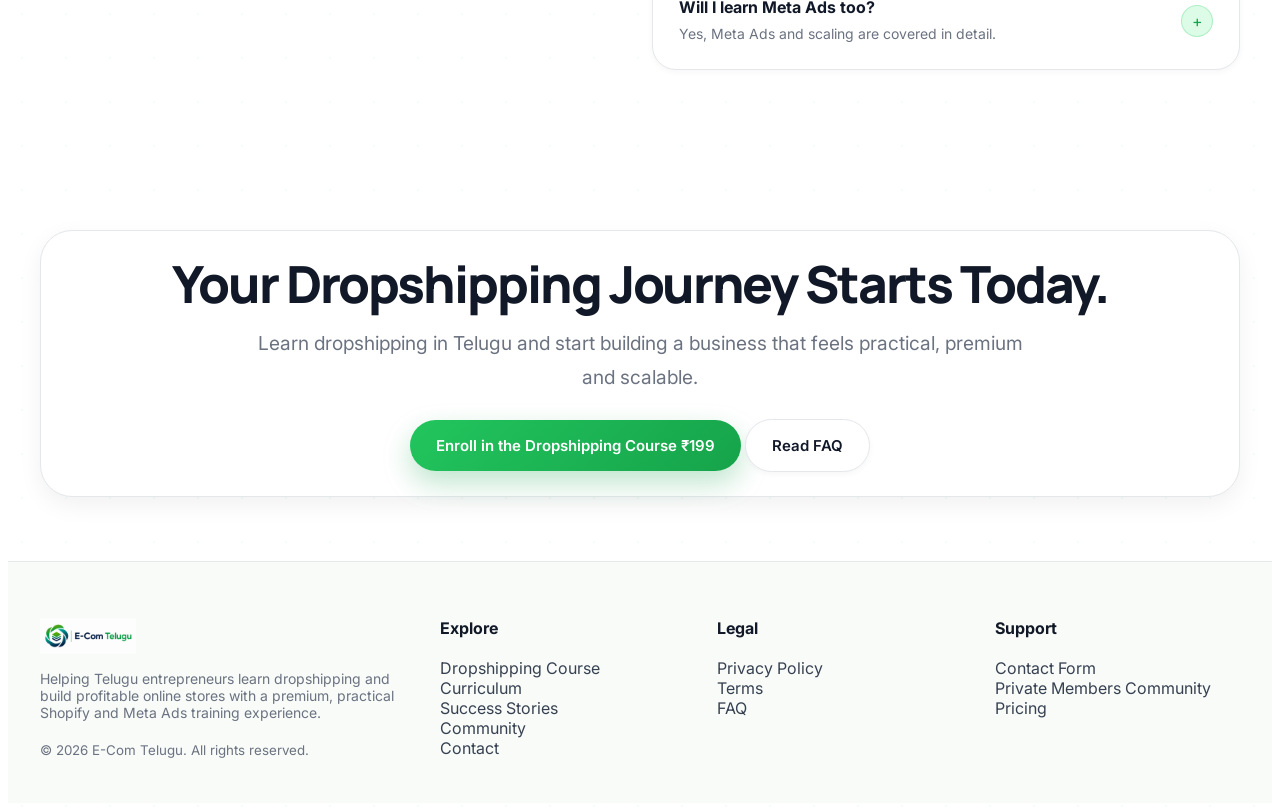
==== commit 1111750d: "Fix logo consistency and mobile layout overflow bugs Logo: - All 8 non-home pages were using a CSS-g" ====
--- a/index.html
+++ b/index.html
@@ -507,8 +507,7 @@
                src="assets/logo-navbar.png"
                alt="E-Com Telugu — Telugu Dropshipping Course"
                class="footer-logo"
-           >
-          </div>
+            >
             <p class="small-muted">Helping Telugu entrepreneurs learn dropshipping and build profitable online stores with a premium, practical Shopify and Meta Ads training experience.</p>
             <small>© 2026 E-Com Telugu. All rights reserved.</small>
           </div>
--- a/styles.css
+++ b/styles.css
@@ -141,6 +141,7 @@
   font-size:clamp(3rem, 6vw, 5rem);
   line-height:1.04;
   max-width:12ch;
+  overflow-wrap:break-word;
 }
 
 h2, .h2{
@@ -437,6 +438,7 @@
   gap:40px;
   align-items:center;
 }
+.hero-wrap > *{ min-width:0; }
 .hero-copy .actions{
   display:flex;
   gap:14px;
